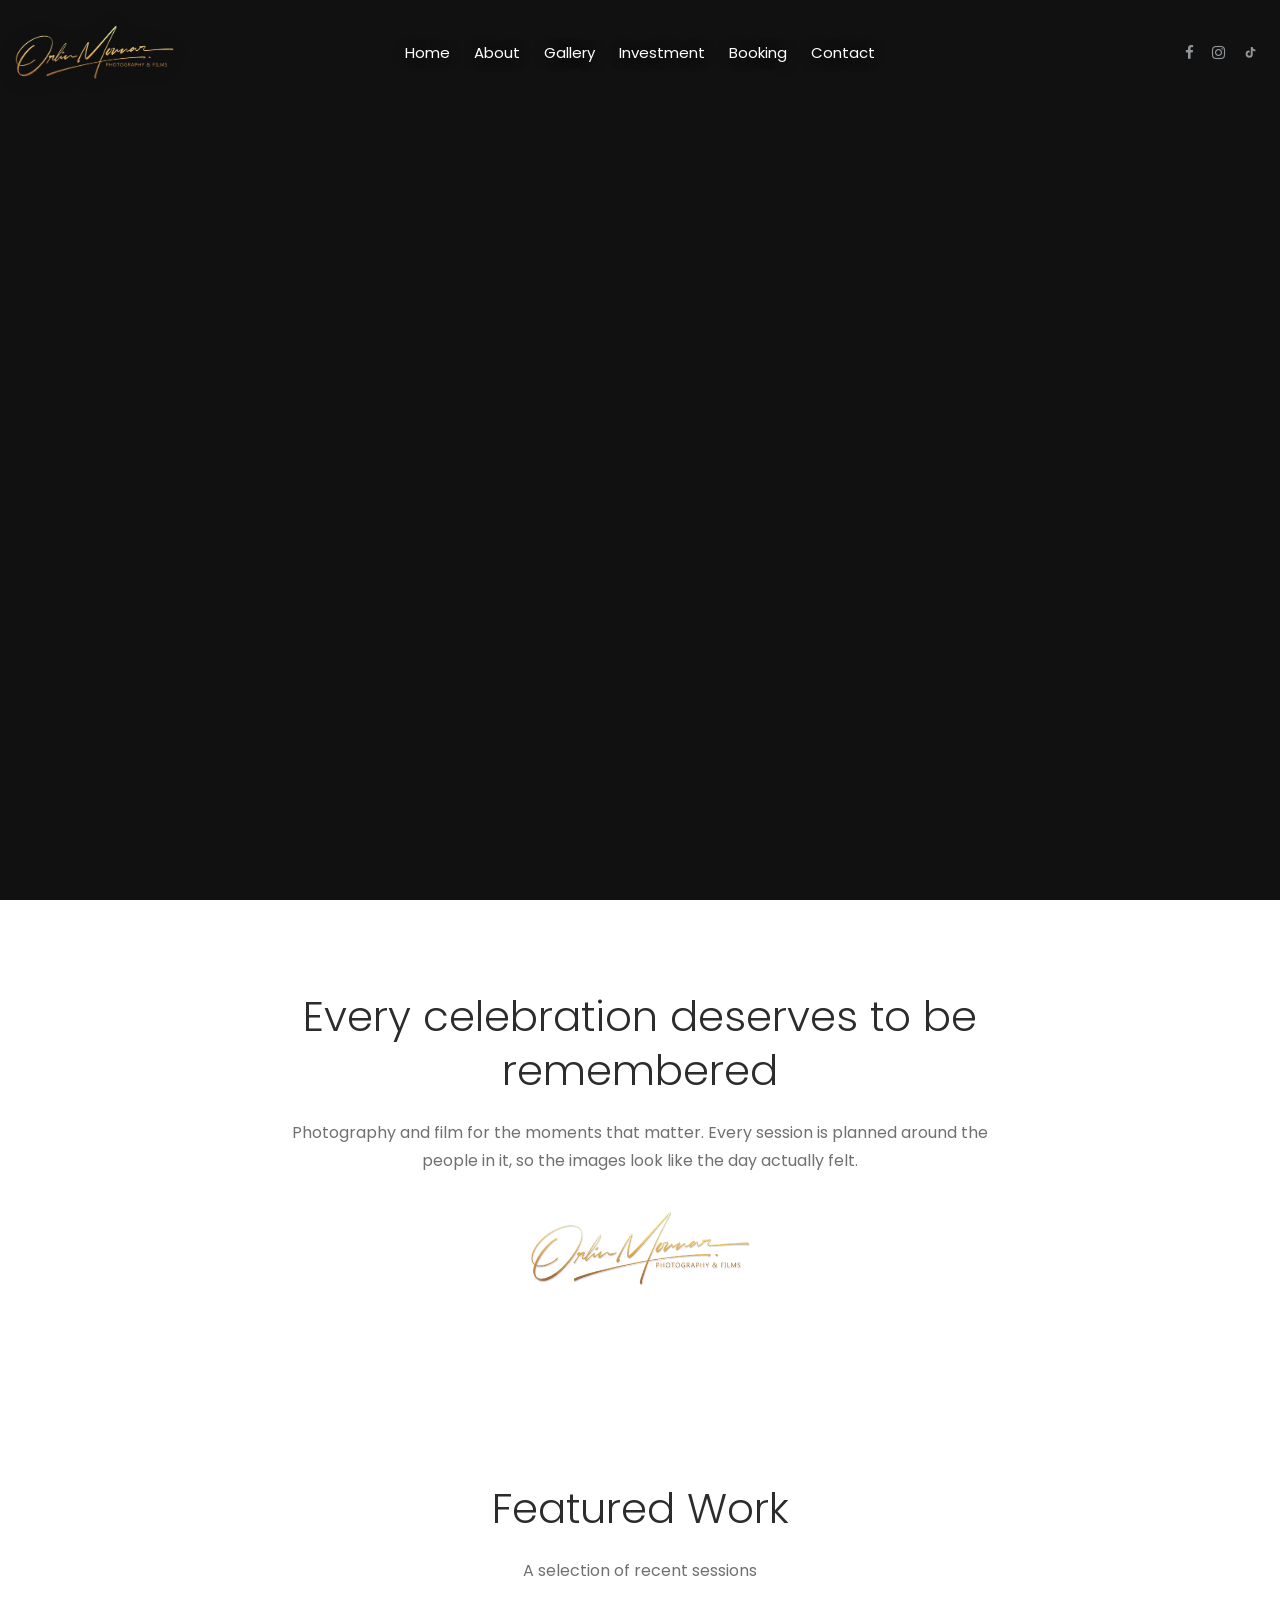
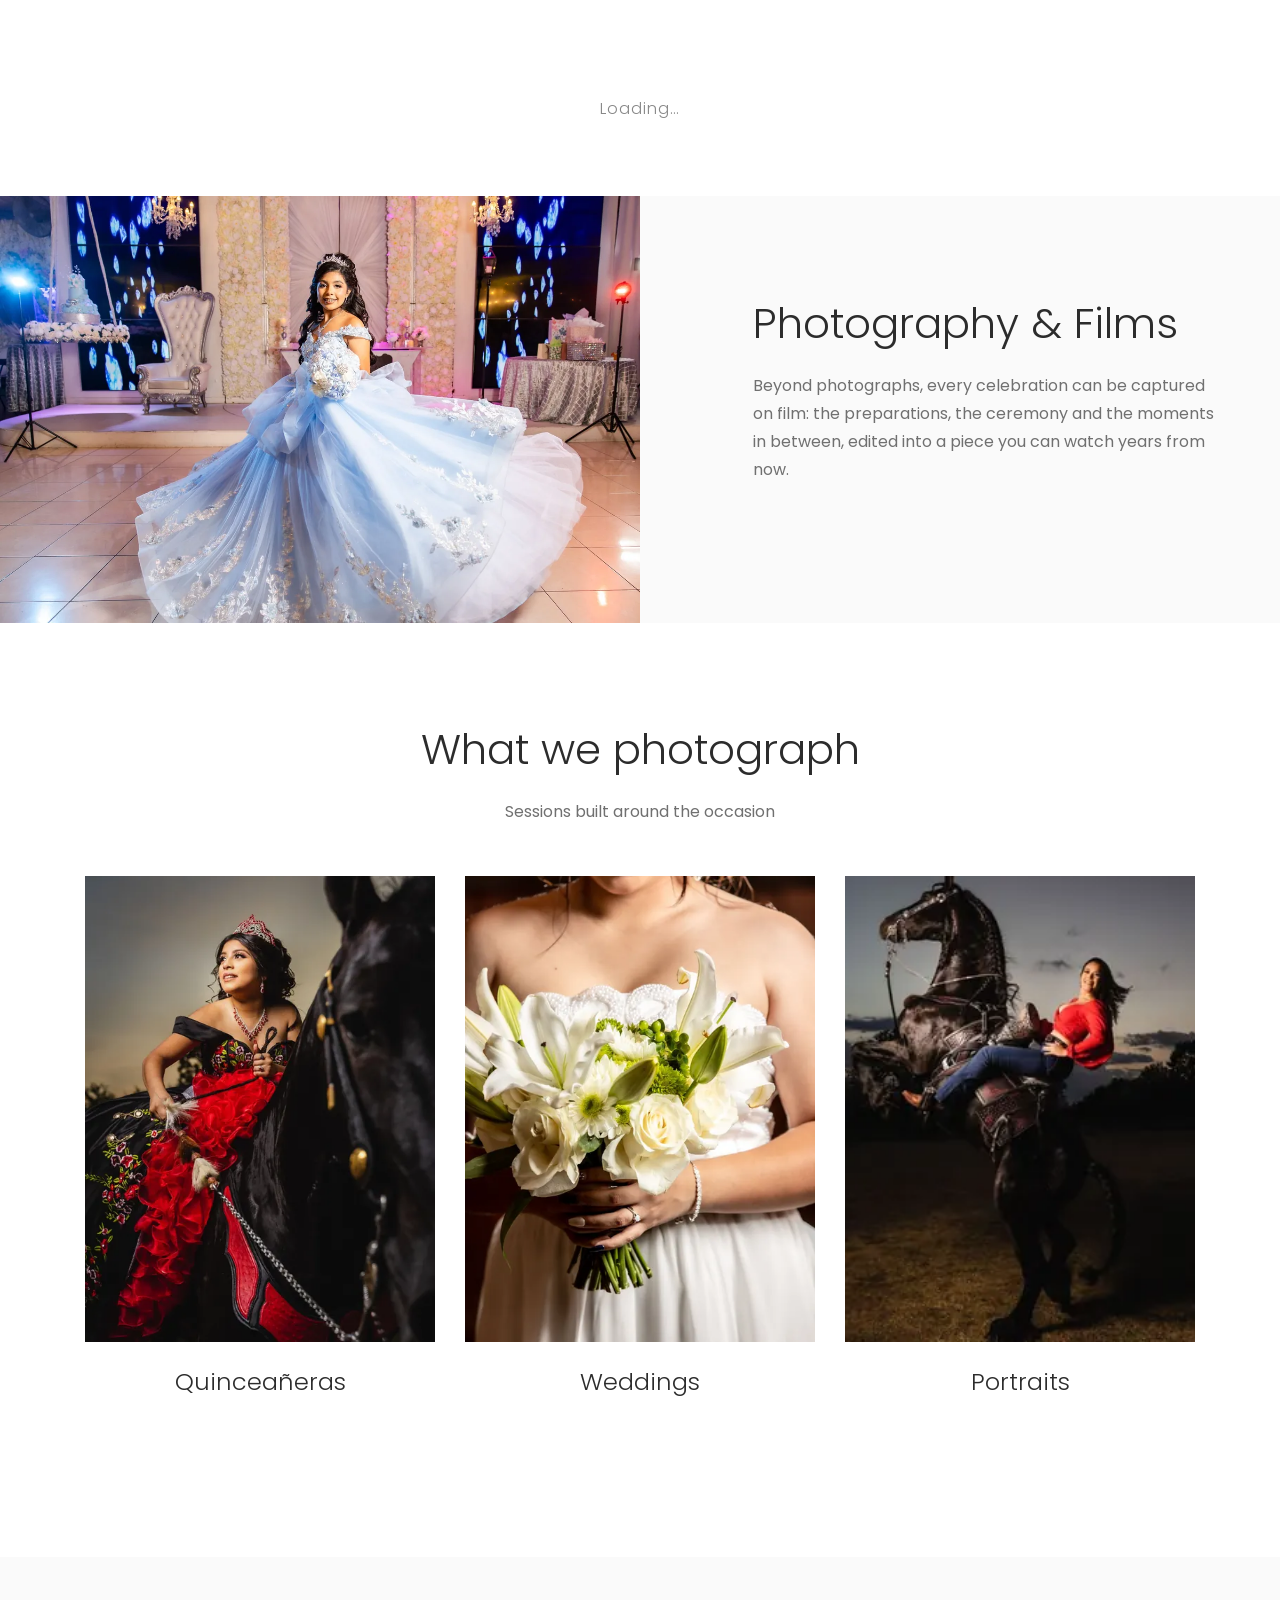
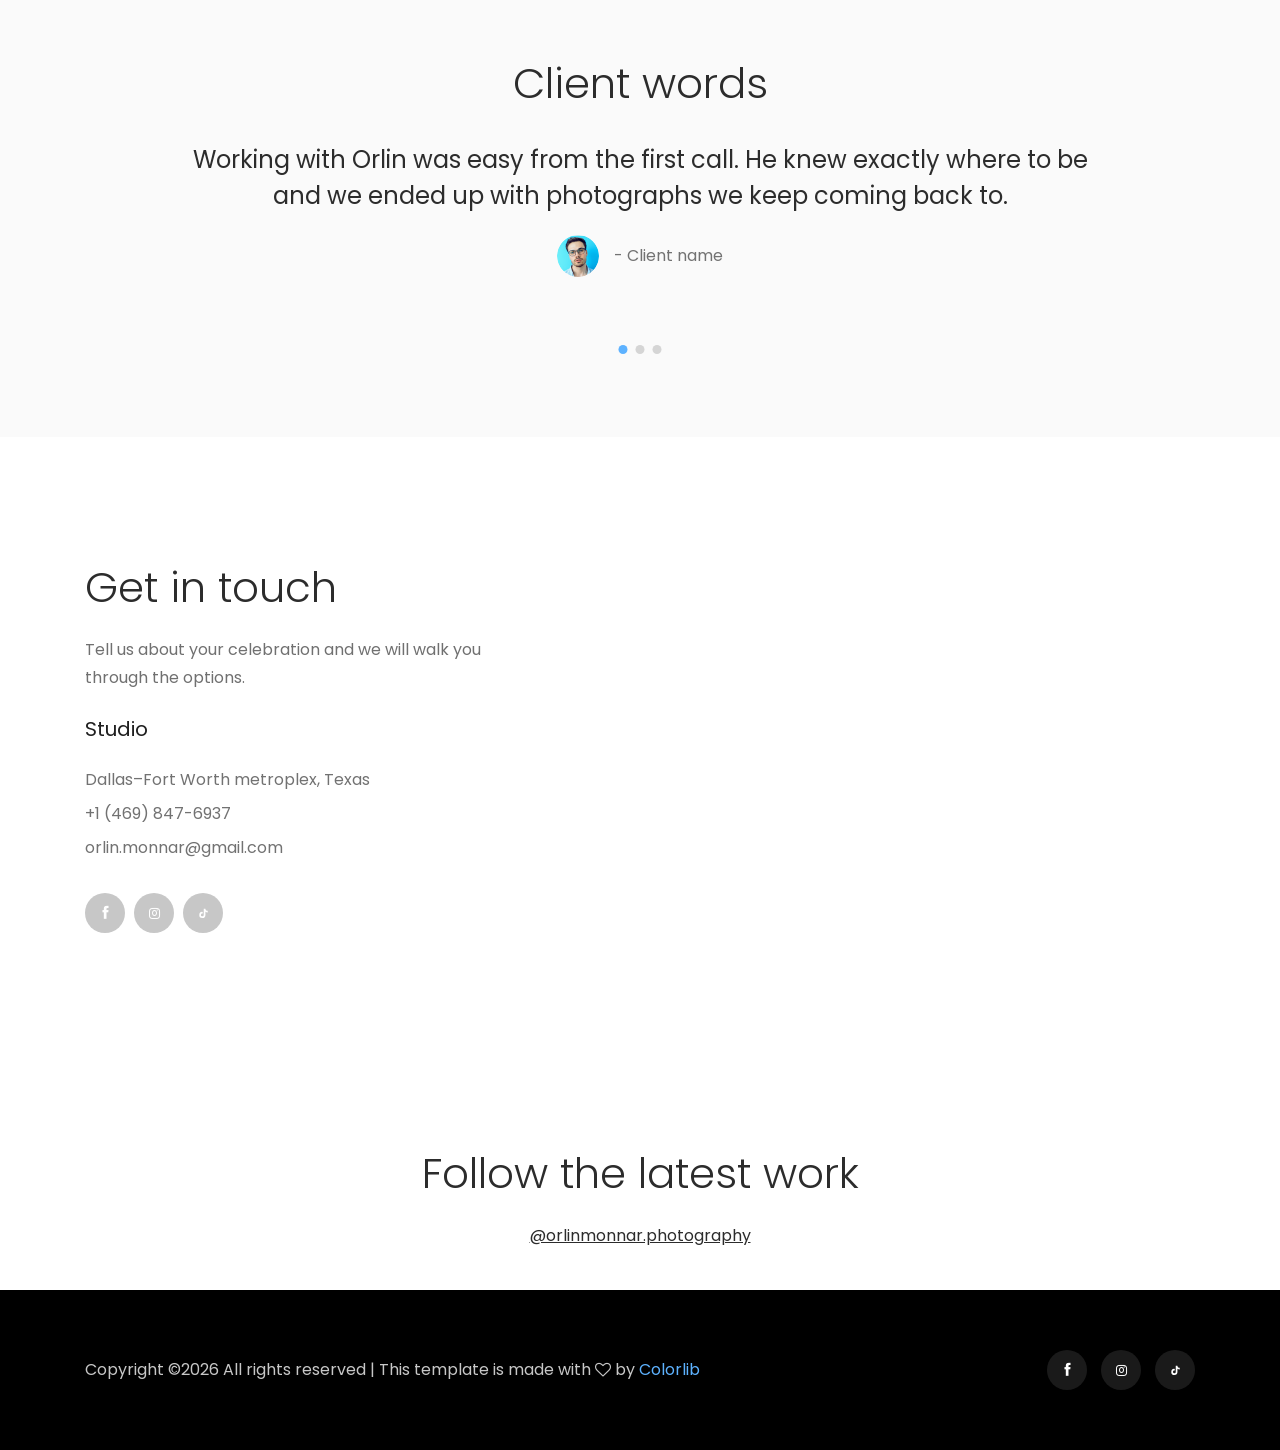
==== index.html @ dc7ba4d1 "feat(about): ajustar la sección del equipo y las fotografías provisionales" ====
<!doctype html>
<html class="no-js" lang="en">

<head>
    <meta charset="utf-8">
    <meta http-equiv="x-ua-compatible" content="ie=edge">
    <title>Orlin Monnar Photography &amp; Films</title>
    <meta name="description" content="">
    <meta name="viewport" content="width=device-width, initial-scale=1">

    <!-- <link rel="manifest" href="site.webmanifest"> -->
    <!-- Place favicon.ico in the root directory -->

    <!-- CSS here -->
    <link rel="icon" href="img/favicon.png">

    <link rel="stylesheet" href="css/bootstrap.min.css">
    <link rel="stylesheet" href="css/owl.carousel.min.css">
    <link rel="stylesheet" href="css/magnific-popup.css">
    <link rel="stylesheet" href="css/font-awesome.min.css">
    <link rel="stylesheet" href="css/themify-icons.css">
    <link rel="stylesheet" href="css/nice-select.css">
    <link rel="stylesheet" href="css/flaticon.css">
    <link rel="stylesheet" href="css/gijgo.css">
    <link rel="stylesheet" href="css/animate.min.css">
    <link rel="stylesheet" href="css/slick.css">
    <link rel="stylesheet" href="css/slicknav.css">
    <link rel="stylesheet" href="css/style.css">
    <!-- Estilos propios: único CSS que editamos. -->
    <link rel="stylesheet" href="css/omp-custom.css">
    <!-- <link rel="stylesheet" href="css/responsive.css"> -->
</head>

<body>
    <!--[if lte IE 9]>
            <p class="browserupgrade">You are using an <strong>outdated</strong> browser. Please <a href="https://browsehappy.com/">upgrade your browser</a> to improve your experience and security.</p>
        <![endif]-->

    <!-- header-start -->
    <header>
        <div class="header-area ">
            <div id="sticky-header" class="main-header-area">
                <div class="container-fluid">
                    <div class="row align-items-center">
                        <div class="col-xl-3 col-lg-2">
                            <div class="logo">
                                <a href="index.html">
                                    <img src="img/logo-omp.png" alt="Orlin Monnar Photography &amp; Films">
                                </a>
                            </div>
                        </div>
                        <div class="col-xl-6 col-lg-7">
                            <div class="main-menu  d-none d-lg-block">
                                <nav>
                                    <ul id="navigation">
                                        <li><a class="active" href="index.html">Home</a></li>
                                        <li><a href="about.html">About</a></li>
                                        <li><a href="gallery.html">Gallery</a></li>
                                        <li><a href="investment.html">Investment</a></li>
                                        <li><a href="booking.html">Booking</a></li>
                                        <li><a href="contact.html">Contact</a></li>
                                    </ul>
                                </nav>
                            </div>
                        </div>
                        <div class="col-xl-3 col-lg-3 d-none d-lg-block">
                            <div class="social_links">
                                <ul>
                                    <li><a href="https://www.facebook.com/orlinmonnarphotography" target="_blank" rel="noopener" aria-label="Facebook"> <i class="fa fa-facebook"></i> </a></li>
                                    <li><a href="https://www.instagram.com/orlinmonnar.photography" target="_blank" rel="noopener" aria-label="Instagram"> <i class="fa fa-instagram"></i> </a></li>
                                    <li><a href="https://www.tiktok.com/@orlinmonnar.photography" target="_blank" rel="noopener" aria-label="TikTok"> <svg class="omp-icon-tiktok" viewBox="0 0 24 24" aria-hidden="true"><path d="M16.6 5.82a4.28 4.28 0 0 1-1.05-2.82h-3.1v11.6a2.59 2.59 0 1 1-1.85-2.48V9.02a5.66 5.66 0 1 0 4.95 5.6V8.7a7.3 7.3 0 0 0 4.27 1.37V7a4.3 4.3 0 0 1-3.22-1.18z"/></svg> </a></li>
                                </ul>
                            </div>
                        </div>
                        <div class="col-12">
                            <div class="mobile_menu d-block d-lg-none"></div>
                        </div>
                    </div>

                </div>
            </div>
        </div>
    </header>
    <!-- header-end -->

    <!-- Todas las secciones dinámicas del Home comparten el módulo homePage. -->
    <div x-data="homePage" x-init="init()">

        <!-- slider_area_start -->
        <div class="slider_area">
            <!-- Owl Carousel clona y reubica los slides, así que Alpine no debe
                 gestionar este subárbol: se puebla desde renderHeroSlides()
                 antes de inicializar el plugin. Sin x-cloak, porque x-ignore
                 impide que Alpine llegue a retirarlo. -->
            <div class="slider_active owl-carousel" x-ignore></div>
        </div>
        <!-- slider_area_end -->

        <!-- intro_area_start -->
        <div class="omp-intro">
            <div class="container">
                <div class="row justify-content-center">
                    <div class="col-xl-8 col-lg-9">
                        <div class="section_title text-center">
                            <h3 x-text="content.introTitle"></h3>
                            <p x-text="content.introText"></p>
                            <!-- El logo hace de firma, como la sección de firma del template. -->
                            <div class="singnature_thumb">
                                <img src="img/logo-omp.png" alt="Orlin Monnar Photography &amp; Films">
                            </div>
                        </div>
                    </div>
                </div>
            </div>
        </div>
        <!-- intro_area_end -->

        <!-- featured_gallery_start -->
        <div class="gallery_area">
            <div class="container">
                <div class="row justify-content-center">
                    <div class="col-xl-7 col-lg-7">
                        <div class="section_title text-center mb-50">
                            <h3 x-text="content.featuredTitle"></h3>
                            <p x-text="content.featuredSubtitle"></p>
                        </div>
                    </div>
                </div>
            </div>

            <p class="omp-state" x-show="loading" x-text="states.loading"></p>

            <div class="container-fluid p-0">
                <div class="row no-gutters" id="featured-grid" x-cloak>
                    <template x-for="photo in photos" :key="photo.id">
                        <div class="col-xl-4 col-md-4">
                            <div class="single_photography">
                                <div class="thumb">
                                    <img :src="thumb(photo)"
                                         :srcset="srcset(photo)"
                                         sizes="(max-width: 767px) 100vw, 33vw"
                                         :alt="alt(photo)"
                                         loading="lazy">
                                </div>
                                <a :href="large(photo)" class="hover popup-image"
                                   :data-title="photo.title || ''">
                                    <div class="hover_inner">
                                        <h3 x-text="photo.title || 'View photograph'"></h3>
                                    </div>
                                </a>
                            </div>
                        </div>
                    </template>
                </div>
            </div>

        </div>
        <!-- featured_gallery_end -->

        <!-- films_area_start -->
        <div class="wild_photography">
            <div class="container-fluid p-0">
                <div class="row no-gutters align-items-center">
                    <div class="col-lg-6">
                        <!-- TODO: sustituir por un fotograma del trabajo de video del cliente. -->
                        <div class="wildlife_photo omp-photo omp-photo--split">
                            <img src="img/provisional/quinceanera-04-medium.webp"
                                 srcset="img/provisional/quinceanera-04-thumb.webp 500w,
                                         img/provisional/quinceanera-04-medium.webp 1200w"
                                 sizes="(max-width: 991px) 100vw, 50vw"
                                 alt="Celebration captured on photography and film"
                                 loading="lazy">
                        </div>
                    </div>
                    <div class="col-lg-6">
                        <div class="section_title omp-split-text">
                            <h3 x-text="content.filmsTitle"></h3>
                            <p x-text="content.filmsText"></p>
                        </div>
                    </div>
                </div>
            </div>
        </div>
        <!-- films_area_end -->

        <!-- services_area_start -->
        <div class="team_area">
            <div class="container">
                <div class="row justify-content-center">
                    <div class="col-xl-7 col-lg-7">
                        <div class="section_title text-center mb-50">
                            <h3 x-text="content.servicesTitle"></h3>
                            <p x-text="content.servicesSubtitle"></p>
                        </div>
                    </div>
                </div>

                <!-- TODO: enlazar cada tarjeta a su categoría real de la galería
                     cuando existan los slugs (L5), en lugar de a gallery.html. -->
                <!-- .border_bottom es el contenedor bajo el que el template anida
                     todo el CSS de single_team; su línea se anula en omp-custom.css. -->
                <div class="border_bottom">
                <div class="row">
                    <div class="col-xl-4 col-lg-4 col-md-6">
                        <div class="single_team">
                            <a href="gallery.html">
                                <div class="team_thumb omp-photo">
                                    <img src="img/provisional/quinceanera-07-medium.webp"
                                         srcset="img/provisional/quinceanera-07-thumb.webp 500w,
                                                 img/provisional/quinceanera-07-medium.webp 1200w"
                                         sizes="(max-width: 767px) 100vw, 33vw"
                                         alt="Quinceañera session" loading="lazy">
                                </div>
                            </a>
                            <div class="team_info text-center">
                                <h3>Quinceañeras</h3>
                            </div>
                        </div>
                    </div>
                    <div class="col-xl-4 col-lg-4 col-md-6">
                        <div class="single_team">
                            <a href="gallery.html">
                                <div class="team_thumb omp-photo">
                                    <img src="img/provisional/wedding-03-medium.webp"
                                         srcset="img/provisional/wedding-03-thumb.webp 500w,
                                                 img/provisional/wedding-03-medium.webp 1200w"
                                         sizes="(max-width: 767px) 100vw, 33vw"
                                         alt="Wedding session" loading="lazy">
                                </div>
                            </a>
                            <div class="team_info text-center">
                                <h3>Weddings</h3>
                            </div>
                        </div>
                    </div>
                    <div class="col-xl-4 col-lg-4 col-md-6">
                        <div class="single_team">
                            <a href="gallery.html">
                                <div class="team_thumb omp-photo">
                                    <img src="img/provisional/portrait-01-medium.webp"
                                         srcset="img/provisional/portrait-01-thumb.webp 500w,
                                                 img/provisional/portrait-01-medium.webp 1200w"
                                         sizes="(max-width: 767px) 100vw, 33vw"
                                         alt="Portrait session" loading="lazy">
                                </div>
                            </a>
                            <div class="team_info text-center">
                                <h3>Portraits</h3>
                            </div>
                        </div>
                    </div>
                </div>
                </div>
            </div>
        </div>
        <!-- services_area_end -->

        <!-- testimonial_area_start -->
        <div class="testimonial_area">
            <div class="container">
                <div class="row justify-content-center">
                    <div class="col-xl-10">
                        <div class="section_title text-center">
                            <h3 x-text="content.testimonialsTitle"></h3>
                        </div>
                        <!-- TODO: sustituir por testimonios reales con autorización del cliente,
                             incluidas las miniaturas: son fotos de stock del template.
                             Los textos van en el HTML y no en content.js porque Owl
                             Carousel clona estos nodos (ver pluginBridge.js). -->
                        <div class="testimonial_active owl-carousel">
                            <div class="single_testmonial text-center">
                                <p>Working with Orlin was easy from the first call. He knew
                                    exactly where to be and we ended up with photographs we
                                    keep coming back to.</p>
                                <div class="author_name d-flex align-items-center justify-content-center">
                                    <div class="thumb">
                                        <img src="img/comment/comment_1.png" alt="">
                                    </div>
                                    <span>- Client name</span>
                                </div>
                            </div>
                            <div class="single_testmonial text-center">
                                <p>He made my daughter feel comfortable the whole session.
                                    The photographs look like her, not like poses.</p>
                                <div class="author_name d-flex align-items-center justify-content-center">
                                    <div class="thumb">
                                        <img src="img/comment/comment_2.png" alt="">
                                    </div>
                                    <span>- Client name</span>
                                </div>
                            </div>
                            <div class="single_testmonial text-center">
                                <p>We received the gallery sooner than expected and the film
                                    captured details we had not even noticed that day.</p>
                                <div class="author_name d-flex align-items-center justify-content-center">
                                    <div class="thumb">
                                        <img src="img/comment/comment_3.png" alt="">
                                    </div>
                                    <span>- Client name</span>
                                </div>
                            </div>
                        </div>
                    </div>
                </div>
            </div>
        </div>
        <!-- testimonial_area_end -->

        <!-- contact_info_area_start -->
        <div class="contact_info_area">
            <div class="container">
                <div class="row align-items-center">
                    <div class="col-lg-5">
                        <div class="cotact_info">
                            <div class="section_title">
                                <h3 x-text="content.contactTitle"></h3>
                                <p x-text="content.contactText"></p>
                            </div>
                            <div class="address_info">
                                <h4>Studio</h4>
                                <ul class="Address">
                                    <li x-text="business.serviceArea"></li>
                                    <li><a :href="business.phoneLink" x-text="business.phoneDisplay"></a></li>
                                    <li><a :href="'mailto:' + business.email" x-text="business.email"></a></li>
                                </ul>
                                <div class="socail_links">
                                    <ul>
                                <li><a href="https://www.facebook.com/orlinmonnarphotography" target="_blank" rel="noopener" aria-label="Facebook"><i class="ti-facebook"></i></a></li>
                                <li><a href="https://www.instagram.com/orlinmonnar.photography" target="_blank" rel="noopener" aria-label="Instagram"><i class="fa fa-instagram"></i></a></li>
                                <li><a href="https://www.tiktok.com/@orlinmonnar.photography" target="_blank" rel="noopener" aria-label="TikTok"><svg class="omp-icon-tiktok" viewBox="0 0 24 24" aria-hidden="true"><path d="M16.6 5.82a4.28 4.28 0 0 1-1.05-2.82h-3.1v11.6a2.59 2.59 0 1 1-1.85-2.48V9.02a5.66 5.66 0 1 0 4.95 5.6V8.7a7.3 7.3 0 0 0 4.27 1.37V7a4.3 4.3 0 0 1-3.22-1.18z"/></svg></a></li>
                            </ul>
                                </div>
                            </div>
                        </div>
                    </div>
                    <div class="col-lg-7">
                        <!-- El template original sirve el mapa en esta columna. -->
                        <div class="omp-map">
                            <iframe loading="lazy"
                                src="https://www.google.com/maps/embed?pb=!1m18!1m12!1m3!1d354125.1662953405!2d-97.22916265231494!3d32.791601781654435!2m3!1f0!2f0!3f0!3m2!1i1024!2i768!4f13.1!3m3!1m2!1s0x864e82b81f3a3a2d%3A0x53724d9a808b8ce5!2sDallas-Fort%20Worth%20metroplex%2C%20Texas%2C%20EE.%20UU.!5e0!3m2!1ses!2smx!4v1765410425642!5m2!1ses!2smx"
                                allowfullscreen="" aria-hidden="false" tabindex="0"></iframe>
                        </div>
                    </div>
                </div>
            </div>
        </div>
        <!-- contact_info_area_end -->

        <!-- instagram_area_start -->
        <div class="omp-instagram-heading">
            <div class="container">
                <div class="section_title text-center">
                    <h3 x-text="content.instagramTitle"></h3>
                    <p><a :href="business.instagram" target="_blank" rel="noopener"
                          x-text="'@orlinmonnar.photography'"></a></p>
                </div>
            </div>
        </div>

        <!-- TODO: sustituir por las publicaciones reales del perfil. -->
        <div class="instragram_area">
            <template x-for="photo in instagramPhotos" :key="photo.id">
                <div class="single_instagram omp-photo">
                    <img :src="thumb(photo)" :alt="alt(photo)" loading="lazy">
                    <div class="ovrelay">
                        <a :href="business.instagram" target="_blank" rel="noopener">
                            <i class="fa fa-instagram"></i>
                        </a>
                    </div>
                </div>
            </template>
        </div>
        <!-- instagram_area_end -->

    </div>

    <!-- footer start -->
    <footer class="footer">
        <div class="copy-right_text">
            <div class="container">
                <div class="row align-items-center">
                    <div class="col-xl-7 col-md-8">
                        <p class="copy_right ">
                            <!-- Link back to Colorlib can't be removed. Template is licensed under CC BY 3.0. -->
Copyright &copy;<script>document.write(new Date().getFullYear());</script> All rights reserved | This template is made with <i class="fa fa-heart-o" aria-hidden="true"></i> by <a href="https://colorlib.com" target="_blank">Colorlib</a>
<!-- Link back to Colorlib can't be removed. Template is licensed under CC BY 3.0. -->
                        </p>
                    </div>
                    <div class="col-xl-5 col-md-4">
                        <div class="socail_links">
                            <ul>
                                <li><a href="https://www.facebook.com/orlinmonnarphotography" target="_blank" rel="noopener" aria-label="Facebook"><i class="ti-facebook"></i></a></li>
                                <li><a href="https://www.instagram.com/orlinmonnar.photography" target="_blank" rel="noopener" aria-label="Instagram"><i class="fa fa-instagram"></i></a></li>
                                <li><a href="https://www.tiktok.com/@orlinmonnar.photography" target="_blank" rel="noopener" aria-label="TikTok"><svg class="omp-icon-tiktok" viewBox="0 0 24 24" aria-hidden="true"><path d="M16.6 5.82a4.28 4.28 0 0 1-1.05-2.82h-3.1v11.6a2.59 2.59 0 1 1-1.85-2.48V9.02a5.66 5.66 0 1 0 4.95 5.6V8.7a7.3 7.3 0 0 0 4.27 1.37V7a4.3 4.3 0 0 1-3.22-1.18z"/></svg></a></li>
                            </ul>
                        </div>
                    </div>
                    
                </div>
            </div>
        </div>
    </footer>
    <!--/ footer end  -->

    <!-- JS here -->
    <script src="js/vendor/modernizr-3.5.0.min.js"></script>
    <script src="js/vendor/jquery-1.12.4.min.js"></script>
    <script src="js/popper.min.js"></script>
    <script src="js/bootstrap.min.js"></script>
    <script src="js/owl.carousel.min.js"></script>
    <script src="js/isotope.pkgd.min.js"></script>
    <script src="js/waypoints.min.js"></script>
    <script src="js/jquery.counterup.min.js"></script>
    <script src="js/imagesloaded.pkgd.min.js"></script>
    <script src="js/scrollIt.js"></script>
    <script src="js/jquery.scrollUp.min.js"></script>
    <script src="js/wow.min.js"></script>
    <script src="js/nice-select.min.js"></script>
    <script src="js/jquery.slicknav.min.js"></script>
    <script src="js/jquery.magnific-popup.min.js"></script>
    <script src="js/plugins.js"></script>
    <script src="js/jquery.ajaxchimp.min.js"></script>
    <script src="js/main.js"></script>

    <!-- Capa de aplicación: Alpine.js y servicios propios. No forma parte del template. -->
    <script src="js/vendor/sweetalert2.min.js"></script>
    <script src="js/app/config.js"></script>
    <script src="js/app/content.js"></script>
    <script src="js/app/alertService.js"></script>
    <script src="js/app/apiService.js"></script>
    <script src="js/app/mediaHelpers.js"></script>
    <script src="js/app/domHelpers.js"></script>
    <script src="js/app/pluginBridge.js"></script>
    <script src="js/app/placeholderPhotos.js"></script>
    <script src="js/app/galleryService.js"></script>
    <script src="js/app/pages/homePage.js"></script>
    <script defer src="js/vendor/alpine.min.js"></script>

</body>

</html>
---- css/themify-icons.css ----
@font-face {
	font-family: 'themify';
	src:url('../fonts/themify.eot?-fvbane');
	src:url('../fonts/themify.eot?#iefix-fvbane') format('embedded-opentype'),
		url('../fonts/themify.woff?-fvbane') format('woff'),
		url('../fonts/themify.ttf?-fvbane') format('truetype'),
		url('../fonts/themify.svg?-fvbane#themify') format('svg');
	font-weight: normal;
	font-style: normal;
}

[class^="ti-"], [class*=" ti-"] {
	font-family: 'themify';
	/* speak: none; */
	font-style: normal;
	font-weight: normal;
	font-variant: normal;
	text-transform: none;
	line-height: 1;

	/* Better Font Rendering =========== */
	-webkit-font-smoothing: antialiased;
	-moz-osx-font-smoothing: grayscale;
}

.ti-wand:before {
	content: "\e600";
}
.ti-volume:before {
	content: "\e601";
}
.ti-user:before {
	content: "\e602";
}
.ti-unlock:before {
	content: "\e603";
}
.ti-unlink:before {
	content: "\e604";
}
.ti-trash:before {
	content: "\e605";
}
.ti-thought:before {
	content: "\e606";
}
.ti-target:before {
	content: "\e607";
}
.ti-tag:before {
	content: "\e608";
}
.ti-tablet:before {
	content: "\e609";
}
.ti-star:before {
	content: "\e60a";
}
.ti-spray:before {
	content: "\e60b";
}
.ti-signal:before {
	content: "\e60c";
}
.ti-shopping-cart:before {
	content: "\e60d";
}
.ti-shopping-cart-full:before {
	content: "\e60e";
}
.ti-settings:before {
	content: "\e60f";
}
.ti-search:before {
	content: "\e610";
}
.ti-zoom-in:before {
	content: "\e611";
}
.ti-zoom-out:before {
	content: "\e612";
}
.ti-cut:before {
	content: "\e613";
}
.ti-ruler:before {
	content: "\e614";
}
.ti-ruler-pencil:before {
	content: "\e615";
}
.ti-ruler-alt:before {
	content: "\e616";
}
.ti-bookmark:before {
	content: "\e617";
}
.ti-bookmark-alt:before {
	content: "\e618";
}
.ti-reload:before {
	content: "\e619";
}
.ti-plus:before {
	content: "\e61a";
}
.ti-pin:before {
	content: "\e61b";
}
.ti-pencil:before {
	content: "\e61c";
}
.ti-pencil-alt:before {
	content: "\e61d";
}
.ti-paint-roller:before {
	content: "\e61e";
}
.ti-paint-bucket:before {
	content: "\e61f";
}
.ti-na:before {
	content: "\e620";
}
.ti-mobile:before {
	content: "\e621";
}
.ti-minus:before {
	content: "\e622";
}
.ti-medall:before {
	content: "\e623";
}
.ti-medall-alt:before {
	content: "\e624";
}
.ti-marker:before {
	content: "\e625";
}
.ti-marker-alt:before {
	content: "\e626";
}
.ti-arrow-up:before {
	content: "\e627";
}
.ti-arrow-right:before {
	content: "\e628";
}
.ti-arrow-left:before {
	content: "\e629";
}
.ti-arrow-down:before {
	content: "\e62a";
}
.ti-lock:before {
	content: "\e62b";
}
.ti-location-arrow:before {
	content: "\e62c";
}
.ti-link:before {
	content: "\e62d";
}
.ti-layout:before {
	content: "\e62e";
}
.ti-layers:before {
	content: "\e62f";
}
.ti-layers-alt:before {
	content: "\e630";
}
.ti-key:before {
	content: "\e631";
}
.ti-import:before {
	content: "\e632";
}
.ti-image:before {
	content: "\e633";
}
.ti-heart:before {
	content: "\e634";
}
.ti-heart-broken:before {
	content: "\e635";
}
.ti-hand-stop:before {
	content: "\e636";
}
.ti-hand-open:before {
	content: "\e637";
}
.ti-hand-drag:before {
	content: "\e638";
}
.ti-folder:before {
	content: "\e639";
}
.ti-flag:before {
	content: "\e63a";
}
.ti-flag-alt:before {
	content: "\e63b";
}
.ti-flag-alt-2:before {
	content: "\e63c";
}
.ti-eye:before {
	content: "\e63d";
}
.ti-export:before {
	content: "\e63e";
}
.ti-exchange-vertical:before {
	content: "\e63f";
}
.ti-desktop:before {
	content: "\e640";
}
.ti-cup:before {
	content: "\e641";
}
.ti-crown:before {
	content: "\e642";
}
.ti-comments:before {
	content: "\e643";
}
.ti-comment:before {
	content: "\e644";
}
.ti-comment-alt:before {
	content: "\e645";
}
.ti-close:before {
	content: "\e646";
}
.ti-clip:before {
	content: "\e647";
}
.ti-angle-up:before {
	content: "\e648";
}
.ti-angle-right:before {
	content: "\e649";
}
.ti-angle-left:before {
	content: "\e64a";
}
.ti-angle-down:before {
	content: "\e64b";
}
.ti-check:before {
	content: "\e64c";
}
.ti-check-box:before {
	content: "\e64d";
}
.ti-camera:before {
	content: "\e64e";
}
.ti-announcement:before {
	content: "\e64f";
}
.ti-brush:before {
	content: "\e650";
}
.ti-briefcase:before {
	content: "\e651";
}
.ti-bolt:before {
	content: "\e652";
}
.ti-bolt-alt:before {
	content: "\e653";
}
.ti-blackboard:before {
	content: "\e654";
}
.ti-bag:before {
	content: "\e655";
}
.ti-move:before {
	content: "\e656";
}
.ti-arrows-vertical:before {
	content: "\e657";
}
.ti-arrows-horizontal:before {
	content: "\e658";
}
.ti-fullscreen:before {
	content: "\e659";
}
.ti-arrow-top-right:before {
	content: "\e65a";
}
.ti-arrow-top-left:before {
	content: "\e65b";
}
.ti-arrow-circle-up:before {
	content: "\e65c";
}
.ti-arrow-circle-right:before {
	content: "\e65d";
}
.ti-arrow-circle-left:before {
	content: "\e65e";
}
.ti-arrow-circle-down:before {
	content: "\e65f";
}
.ti-angle-double-up:before {
	content: "\e660";
}
.ti-angle-double-right:before {
	content: "\e661";
}
.ti-angle-double-left:before {
	content: "\e662";
}
.ti-angle-double-down:before {
	content: "\e663";
}
.ti-zip:before {
	content: "\e664";
}
.ti-world:before {
	content: "\e665";
}
.ti-wheelchair:before {
	content: "\e666";
}
.ti-view-list:before {
	content: "\e667";
}
.ti-view-list-alt:before {
	content: "\e668";
}
.ti-view-grid:before {
	content: "\e669";
}
.ti-uppercase:before {
	content: "\e66a";
}
.ti-upload:before {
	content: "\e66b";
}
.ti-underline:before {
	content: "\e66c";
}
.ti-truck:before {
	content: "\e66d";
}
.ti-timer:before {
	content: "\e66e";
}
.ti-ticket:before {
	content: "\e66f";
}
.ti-thumb-up:before {
	content: "\e670";
}
.ti-thumb-down:before {
	content: "\e671";
}
.ti-text:before {
	content: "\e672";
}
.ti-stats-up:before {
	content: "\e673";
}
.ti-stats-down:before {
	content: "\e674";
}
.ti-split-v:before {
	content: "\e675";
}
.ti-split-h:before {
	content: "\e676";
}
.ti-smallcap:before {
	content: "\e677";
}
.ti-shine:before {
	content: "\e678";
}
.ti-shift-right:before {
	content: "\e679";
}
.ti-shift-left:before {
	content: "\e67a";
}
.ti-shield:before {
	content: "\e67b";
}
.ti-notepad:before {
	content: "\e67c";
}
.ti-server:before {
	content: "\e67d";
}
.ti-quote-right:before {
	content: "\e67e";
}
.ti-quote-left:before {
	content: "\e67f";
}
.ti-pulse:before {
	content: "\e680";
}
.ti-printer:before {
	content: "\e681";
}
.ti-power-off:before {
	content: "\e682";
}
.ti-plug:before {
	content: "\e683";
}
.ti-pie-chart:before {
	content: "\e684";
}
.ti-paragraph:before {
	content: "\e685";
}
.ti-panel:before {
	content: "\e686";
}
.ti-package:before {
	content: "\e687";
}
.ti-music:before {
	content: "\e688";
}
.ti-music-alt:before {
	content: "\e689";
}
.ti-mouse:before {
	content: "\e68a";
}
.ti-mouse-alt:before {
	content: "\e68b";
}
.ti-money:before {
	content: "\e68c";
}
.ti-microphone:before {
	content: "\e68d";
}
.ti-menu:before {
	content: "\e68e";
}
.ti-menu-alt:before {
	content: "\e68f";
}
.ti-map:before {
	content: "\e690";
}
.ti-map-alt:before {
	content: "\e691";
}
.ti-loop:before {
	content: "\e692";
}
.ti-location-pin:before {
	content: "\e693";
}
.ti-list:before {
	content: "\e694";
}
.ti-light-bulb:before {
	content: "\e695";
}
.ti-Italic:before {
	content: "\e696";
}
.ti-info:before {
	content: "\e697";
}
.ti-infinite:before {
	content: "\e698";
}
.ti-id-badge:before {
	content: "\e699";
}
.ti-hummer:before {
	content: "\e69a";
}
.ti-home:before {
	content: "\e69b";
}
.ti-help:before {
	content: "\e69c";
}
.ti-headphone:before {
	content: "\e69d";
}
.ti-harddrives:before {
	content: "\e69e";
}
.ti-harddrive:before {
	content: "\e69f";
}
.ti-gift:before {
	content: "\e6a0";
}
.ti-game:before {
	content: "\e6a1";
}
.ti-filter:before {
	content: "\e6a2";
}
.ti-files:before {
	content: "\e6a3";
}
.ti-file:before {
	content: "\e6a4";
}
.ti-eraser:before {
	content: "\e6a5";
}
.ti-envelope:before {
	content: "\e6a6";
}
.ti-download:before {
	content: "\e6a7";
}
.ti-direction:before {
	content: "\e6a8";
}
.ti-direction-alt:before {
	content: "\e6a9";
}
.ti-dashboard:before {
	content: "\e6aa";
}
.ti-control-stop:before {
	content: "\e6ab";
}
.ti-control-shuffle:before {
	content: "\e6ac";
}
.ti-control-play:before {
	content: "\e6ad";
}
.ti-control-pause:before {
	content: "\e6ae";
}
.ti-control-forward:before {
	content: "\e6af";
}
.ti-control-backward:before {
	content: "\e6b0";
}
.ti-cloud:before {
	content: "\e6b1";
}
.ti-cloud-up:before {
	content: "\e6b2";
}
.ti-cloud-down:before {
	content: "\e6b3";
}
.ti-clipboard:before {
	content: "\e6b4";
}
.ti-car:before {
	content: "\e6b5";
}
.ti-calendar:before {
	content: "\e6b6";
}
.ti-book:before {
	content: "\e6b7";
}
.ti-bell:before {
	content: "\e6b8";
}
.ti-basketball:before {
	content: "\e6b9";
}
.ti-bar-chart:before {
	content: "\e6ba";
}
.ti-bar-chart-alt:before {
	content: "\e6bb";
}
.ti-back-right:before {
	content: "\e6bc";
}
.ti-back-left:before {
	content: "\e6bd";
}
.ti-arrows-corner:before {
	content: "\e6be";
}
.ti-archive:before {
	content: "\e6bf";
}
.ti-anchor:before {
	content: "\e6c0";
}
.ti-align-right:before {
	content: "\e6c1";
}
.ti-align-left:before {
	content: "\e6c2";
}
.ti-align-justify:before {
	content: "\e6c3";
}
.ti-align-center:before {
	content: "\e6c4";
}
.ti-alert:before {
	content: "\e6c5";
}
.ti-alarm-clock:before {
	content: "\e6c6";
}
.ti-agenda:before {
	content: "\e6c7";
}
.ti-write:before {
	content: "\e6c8";
}
.ti-window:before {
	content: "\e6c9";
}
.ti-widgetized:before {
	content: "\e6ca";
}
.ti-widget:before {
	content: "\e6cb";
}
.ti-widget-alt:before {
	content: "\e6cc";
}
.ti-wallet:before {
	content: "\e6cd";
}
.ti-video-clapper:before {
	content: "\e6ce";
}
.ti-video-camera:before {
	content: "\e6cf";
}
.ti-vector:before {
	content: "\e6d0";
}
.ti-themify-logo:before {
	content: "\e6d1";
}
.ti-themify-favicon:before {
	content: "\e6d2";
}
.ti-themify-favicon-alt:before {
	content: "\e6d3";
}
.ti-support:before {
	content: "\e6d4";
}
.ti-stamp:before {
	content: "\e6d5";
}
.ti-split-v-alt:before {
	content: "\e6d6";
}
.ti-slice:before {
	content: "\e6d7";
}
.ti-shortcode:before {
	content: "\e6d8";
}
.ti-shift-right-alt:before {
	content: "\e6d9";
}
.ti-shift-left-alt:before {
	content: "\e6da";
}
.ti-ruler-alt-2:before {
	content: "\e6db";
}
.ti-receipt:before {
	content: "\e6dc";
}
.ti-pin2:before {
	content: "\e6dd";
}
.ti-pin-alt:before {
	content: "\e6de";
}
.ti-pencil-alt2:before {
	content: "\e6df";
}
.ti-palette:before {
	content: "\e6e0";
}
.ti-more:before {
	content: "\e6e1";
}
.ti-more-alt:before {
	content: "\e6e2";
}
.ti-microphone-alt:before {
	content: "\e6e3";
}
.ti-magnet:before {
	content: "\e6e4";
}
.ti-line-double:before {
	content: "\e6e5";
}
.ti-line-dotted:before {
	content: "\e6e6";
}
.ti-line-dashed:before {
	content: "\e6e7";
}
.ti-layout-width-full:before {
	content: "\e6e8";
}
.ti-layout-width-default:before {
	content: "\e6e9";
}
.ti-layout-width-default-alt:before {
	content: "\e6ea";
}
.ti-layout-tab:before {
	content: "\e6eb";
}
.ti-layout-tab-window:before {
	content: "\e6ec";
}
.ti-layout-tab-v:before {
	content: "\e6ed";
}
.ti-layout-tab-min:before {
	content: "\e6ee";
}
.ti-layout-slider:before {
	content: "\e6ef";
}
.ti-layout-slider-alt:before {
	content: "\e6f0";
}
.ti-layout-sidebar-right:before {
	content: "\e6f1";
}
.ti-layout-sidebar-none:before {
	content: "\e6f2";
}
.ti-layout-sidebar-left:before {
	content: "\e6f3";
}
.ti-layout-placeholder:before {
	content: "\e6f4";
}
.ti-layout-menu:before {
	content: "\e6f5";
}
.ti-layout-menu-v:before {
	content: "\e6f6";
}
.ti-layout-menu-separated:before {
	content: "\e6f7";
}
.ti-layout-menu-full:before {
	content: "\e6f8";
}
.ti-layout-media-right-alt:before {
	content: "\e6f9";
}
.ti-layout-media-right:before {
	content: "\e6fa";
}
.ti-layout-media-overlay:before {
	content: "\e6fb";
}
.ti-layout-media-overlay-alt:before {
	content: "\e6fc";
}
.ti-layout-media-overlay-alt-2:before {
	content: "\e6fd";
}
.ti-layout-media-left-alt:before {
	content: "\e6fe";
}
.ti-layout-media-left:before {
	content: "\e6ff";
}
.ti-layout-media-center-alt:before {
	content: "\e700";
}
.ti-layout-media-center:before {
	content: "\e701";
}
.ti-layout-list-thumb:before {
	content: "\e702";
}
.ti-layout-list-thumb-alt:before {
	content: "\e703";
}
.ti-layout-list-post:before {
	content: "\e704";
}
.ti-layout-list-large-image:before {
	content: "\e705";
}
.ti-layout-line-solid:before {
	content: "\e706";
}
.ti-layout-grid4:before {
	content: "\e707";
}
.ti-layout-grid3:before {
	content: "\e708";
}
.ti-layout-grid2:before {
	content: "\e709";
}
.ti-layout-grid2-thumb:before {
	content: "\e70a";
}
.ti-layout-cta-right:before {
	content: "\e70b";
}
.ti-layout-cta-left:before {
	content: "\e70c";
}
.ti-layout-cta-center:before {
	content: "\e70d";
}
.ti-layout-cta-btn-right:before {
	content: "\e70e";
}
.ti-layout-cta-btn-left:before {
	content: "\e70f";
}
.ti-layout-column4:before {
	content: "\e710";
}
.ti-layout-column3:before {
	content: "\e711";
}
.ti-layout-column2:before {
	content: "\e712";
}
.ti-layout-accordion-separated:before {
	content: "\e713";
}
.ti-layout-accordion-merged:before {
	content: "\e714";
}
.ti-layout-accordion-list:before {
	content: "\e715";
}
.ti-ink-pen:before {
	content: "\e716";
}
.ti-info-alt:before {
	content: "\e717";
}
.ti-help-alt:before {
	content: "\e718";
}
.ti-headphone-alt:before {
	content: "\e719";
}
.ti-hand-point-up:before {
	content: "\e71a";
}
.ti-hand-point-right:before {
	content: "\e71b";
}
.ti-hand-point-left:before {
	content: "\e71c";
}
.ti-hand-point-down:before {
	content: "\e71d";
}
.ti-gallery:before {
	content: "\e71e";
}
.ti-face-smile:before {
	content: "\e71f";
}
.ti-face-sad:before {
	content: "\e720";
}
.ti-credit-card:before {
	content: "\e721";
}
.ti-control-skip-forward:before {
	content: "\e722";
}
.ti-control-skip-backward:before {
	content: "\e723";
}
.ti-control-record:before {
	content: "\e724";
}
.ti-control-eject:before {
	content: "\e725";
}
.ti-comments-smiley:before {
	content: "\e726";
}
.ti-brush-alt:before {
	content: "\e727";
}
.ti-youtube:before {
	content: "\e728";
}
.ti-vimeo:before {
	content: "\e729";
}
.ti-twitter:before {
	content: "\e72a";
}
.ti-time:before {
	content: "\e72b";
}
.ti-tumblr:before {
	content: "\e72c";
}
.ti-skype:before {
	content: "\e72d";
}
.ti-share:before {
	content: "\e72e";
}
.ti-share-alt:before {
	content: "\e72f";
}
.ti-rocket:before {
	content: "\e730";
}
.ti-pinterest:before {
	content: "\e731";
}
.ti-new-window:before {
	content: "\e732";
}
.ti-microsoft:before {
	content: "\e733";
}
.ti-list-ol:before {
	content: "\e734";
}
.ti-linkedin:before {
	content: "\e735";
}
.ti-layout-sidebar-2:before {
	content: "\e736";
}
.ti-layout-grid4-alt:before {
	content: "\e737";
}
.ti-layout-grid3-alt:before {
	content: "\e738";
}
.ti-layout-grid2-alt:before {
	content: "\e739";
}
.ti-layout-column4-alt:before {
	content: "\e73a";
}
.ti-layout-column3-alt:before {
	content: "\e73b";
}
.ti-layout-column2-alt:before {
	content: "\e73c";
}
.ti-instagram:before {
	content: "\e73d";
}
.ti-google:before {
	content: "\e73e";
}
.ti-github:before {
	content: "\e73f";
}
.ti-flickr:before {
	content: "\e740";
}
.ti-facebook:before {
	content: "\e741";
}
.ti-dropbox:before {
	content: "\e742";
}
.ti-dribbble:before {
	content: "\e743";
}
.ti-apple:before {
	content: "\e744";
}
.ti-android:before {
	content: "\e745";
}
.ti-save:before {
	content: "\e746";
}
.ti-save-alt:before {
	content: "\e747";
}
.ti-yahoo:before {
	content: "\e748";
}
.ti-wordpress:before {
	content: "\e749";
}
.ti-vimeo-alt:before {
	content: "\e74a";
}
.ti-twitter-alt:before {
	content: "\e74b";
}
.ti-tumblr-alt:before {
	content: "\e74c";
}
.ti-trello:before {
	content: "\e74d";
}
.ti-stack-overflow:before {
	content: "\e74e";
}
.ti-soundcloud:before {
	content: "\e74f";
}
.ti-sharethis:before {
	content: "\e750";
}
.ti-sharethis-alt:before {
	content: "\e751";
}
.ti-reddit:before {
	content: "\e752";
}
.ti-pinterest-alt:before {
	content: "\e753";
}
.ti-microsoft-alt:before {
	content: "\e754";
}
.ti-linux:before {
	content: "\e755";
}
.ti-jsfiddle:before {
	content: "\e756";
}
.ti-joomla:before {
	content: "\e757";
}
.ti-html5:before {
	content: "\e758";
}
.ti-flickr-alt:before {
	content: "\e759";
}
.ti-email:before {
	content: "\e75a";
}
.ti-drupal:before {
	content: "\e75b";
}
.ti-dropbox-alt:before {
	content: "\e75c";
}
.ti-css3:before {
	content: "\e75d";
}
.ti-rss:before {
	content: "\e75e";
}
.ti-rss-alt:before {
	content: "\e75f";
}
---- css/nice-select.css ----
.nice-select {
  -webkit-tap-highlight-color: transparent;
  background-color: #fff;
  border-radius: 5px;
  border: solid 1px #e8e8e8;
  box-sizing: border-box;
  clear: both;
  cursor: pointer;
  display: block;
  float: left;
  font-family: inherit;
  font-size: 14px;
  font-weight: normal;
  height: 42px;
  line-height: 40px;
  outline: none;
  padding-left: 18px;
  padding-right: 30px;
  position: relative;
  text-align: left !important;
  -webkit-transition: all 0.2s ease-in-out;
  transition: all 0.2s ease-in-out;
  -webkit-user-select: none;
     -moz-user-select: none;
      -ms-user-select: none;
          user-select: none;
  white-space: nowrap;
  width: auto; }
  .nice-select:hover {
    border-color: #dbdbdb; }
  .nice-select:active, .nice-select.open, .nice-select:focus {
    border-color: #999; }


  .nice-select.disabled {
    border-color: #ededed;
    color: #999;
    pointer-events: none; }
    .nice-select.disabled:after {
      border-color: #cccccc; }
  .nice-select.wide {
    width: 100%; }
    .nice-select.wide .list {
      left: 0 !important;
      right: 0 !important; }
  .nice-select.right {
    float: right; }
    .nice-select.right .list {
      left: auto;
      right: 0; }
  .nice-select.small {
    font-size: 12px;
    height: 36px;
    line-height: 34px; }
    .nice-select.small:after {
      height: 4px;
      width: 4px; }
    .nice-select.small .option {
      line-height: 34px;
      min-height: 34px; }
  .nice-select .list {
    background-color: #fff;
    border-radius: 5px;
    box-shadow: 0 0 0 1px rgba(68, 68, 68, 0.11);
    box-sizing: border-box;
    margin-top: 4px;
    opacity: 0;
    overflow: hidden;
    padding: 0;
    pointer-events: none;
    position: absolute;
    top: 100%;
    left: 0;
    -webkit-transform-origin: 50% 0;
        -ms-transform-origin: 50% 0;
            transform-origin: 50% 0;
    -webkit-transform: scale(0.75) translateY(-21px);
        -ms-transform: scale(0.75) translateY(-21px);
            transform: scale(0.75) translateY(-21px);
    -webkit-transition: all 0.2s cubic-bezier(0.5, 0, 0, 1.25), opacity 0.15s ease-out;
    transition: all 0.2s cubic-bezier(0.5, 0, 0, 1.25), opacity 0.15s ease-out;
    z-index: 9; }
    .nice-select .list:hover .option:not(:hover) {
      background-color: transparent !important; }
  .nice-select .option {
    cursor: pointer;
    font-weight: 400;
    line-height: 40px;
    list-style: none;
    min-height: 40px;
    outline: none;
    padding-left: 18px;
    padding-right: 29px;
    text-align: left;
    -webkit-transition: all 0.2s;
    transition: all 0.2s; }
    .nice-select .option:hover, .nice-select .option.focus, .nice-select .option.selected.focus {
      background-color: #f6f6f6; }
    .nice-select .option.selected {
      font-weight: bold; }
    .nice-select .option.disabled {
      background-color: transparent;
      color: #999;
      cursor: default; }

.no-csspointerevents .nice-select .list {
  display: none; }

.no-csspointerevents .nice-select.open .list {
  display: block; }





  /* ,,,,,,,,,,,,,,,, */


  .nice-select:after {
    content: "\e64b";
    display: block;
    height: 5px;
    margin-top: -5px;
    pointer-events: none;
    position: absolute;
    right: 30px;
    top: 8px;
    transition: all 0.15s ease-in-out;
    width: 5px;
    font-family: 'themify';
    color: #ddd; }

    .nice-select.open:after {
 }
    .nice-select.open .list {
      opacity: 1;
      pointer-events: auto;
      -webkit-transform: scale(1) translateY(0);
          -ms-transform: scale(1) translateY(0);
              transform: scale(1) translateY(0); }
---- css/flaticon.css ----
/*
  	Flaticon icon font: Flaticon
  	Creation date: 07/09/2019 08:07
  	*/

	  @font-face {
		font-family: "Flaticon";
		src: url("../fonts/Flaticon.eot");
		src: url("../fonts/Flaticon.eot");
		src: url("../fonts/Flaticon.eot?#iefix") format("embedded-opentype"),
			 url("../fonts/Flaticon.woff2") format("woff2"),
			 url("../fonts/Flaticon.woff") format("woff"),
			 url("../fonts/Flaticon.ttf") format("truetype"),
			 url("../fonts/Flaticon.svg#Flaticon") format("svg");
		font-weight: normal;
		font-style: normal;
	  }
	  
	  @media screen and (-webkit-min-device-pixel-ratio:0) {
		@font-face {
		  font-family: "Flaticon";
		  src: url("./Flaticon.svg#Flaticon") format("svg");
		}
	  }
	  
	  [class^="flaticon-"]:before, [class*=" flaticon-"]:before,
	  [class^="flaticon-"]:after, [class*=" flaticon-"]:after {   
		font-family: Flaticon;
			  font-size: 20px;
	  font-style: normal;
	  margin-left: 20px;
	  }
	  
	.flaticon-legal-paper:before {
		content: "\e001";
	}
	.flaticon-case:before {
		content: "\e002";
	}
	.flaticon-survey:before {
		content: "\e003";
	}
	.flaticon-bar-chart:before {
		content: "\e004";
	}
	.flaticon-controls:before {
		content: "\e005";
	}
	.flaticon-puzzle:before {
		content: "\e006";
	}
	.flaticon-right:before {
		content: "\e007";
	}
---- css/gijgo.css ----
.gj-button {
    background-color: #f5f5f5;
    border: 1px solid #ddd;
    color: #000;
    border-radius: 3px;
    padding: 6px 10px;
    cursor: pointer;
}

.gj-unselectable {
    -webkit-touch-callout: none;
    -webkit-user-select: none;
    -khtml-user-select: none;
    -moz-user-select: none;
    -ms-user-select: none;
    user-select: none;
}

.gj-row {
    display: -webkit-box;
    display: -ms-flexbox;
    display: flex;
    -ms-flex-wrap: wrap;
    flex-wrap: wrap;
}

.gj-margin-left-5 {
    margin-left: 5px;
}

.gj-margin-left-10 {
    margin-left: 10px;
}

.gj-width-full {
    width: 100%;
}

.gj-cursor-pointer {
    cursor: pointer;
}

.gj-text-align-center {
    text-align: center;
}

.gj-font-size-16 {
    font-size: 16px;
}

.gj-hidden {
    display: none;
}

/** Material Design */
.gj-button-md {
    background: 0 0;
    border: none;
    border-radius: 2px;
    color: rgba(0, 0, 0, 0.87);
    position: relative;
    height: 36px;
    margin: 0;
    min-width: 64px;
    padding: 0 16px;
    display: inline-block;
    font-family: "Roboto","Helvetica","Arial",sans-serif;
    font-size: 1rem;
    font-weight: 500;
    text-transform: uppercase;
    letter-spacing: 0;
    overflow: hidden;
    will-change: box-shadow;
    transition: box-shadow .2s cubic-bezier(.4,0,1,1),background-color .2s cubic-bezier(.4,0,.2,1),color .2s cubic-bezier(.4,0,.2,1);
    outline: none;
    cursor: pointer;
    text-decoration: none;
    text-align: center;
    line-height: 36px;
    vertical-align: middle;
    overflow: hidden;
    -webkit-user-select: none;
    -moz-user-select: none;
    -ms-user-select: none;
    user-select: none;
}

.gj-button-md:hover {
    background-color: rgba(158,158,158,.2);
}

.gj-button-md:disabled {
    color: rgba(0,0,0,.26);
    background: 0 0;
}

.gj-button-md .material-icons,
.gj-button-md .gj-icon {
    vertical-align: middle;
    /*font-size: 1.3rem;
    margin-right: 4px;*/
}

.gj-button-md.gj-button-md-icon {
    width: 24px;
    height: 31px;
    min-width: 24px;
    padding: 0px;
    display: table;
}

.gj-button-md.gj-button-md-icon .material-icons,
.gj-button-md.gj-button-md-icon .gj-icon {
    display: table-cell;
    margin-right: 0px;
    width: 24px;
    height: 24px;
}

.gj-button-md.active {
    background-color: rgba(158,158,158,.4);
}

.gj-button-md-group {
    position: relative;
    display: inline-block;
    vertical-align: middle;
}

.gj-textbox-md {
    border: none;
    border-bottom: 1px solid rgba(0,0,0,.42);
    display: block;
    font-family: "Helvetica","Arial",sans-serif;
    font-size: 16px;
    line-height: 16px;
    padding: 4px 0px;
    margin: 0;
    width: 100%;
    background: 0 0;
    text-align: left;
    color: rgba(0,0,0,.87);
}

.gj-textbox-md:focus,
.gj-textbox-md:active {
    border-bottom: 2px solid rgba(0,0,0,.42);
    outline: none;
}

.gj-textbox-md::placeholder {
    color: #8e8e8e;
}

.gj-textbox-md:-ms-input-placeholder {
    color: #8e8e8e;
}

.gj-textbox-md::-ms-input-placeholder {
    color: #8e8e8e;
}

.gj-md-spacer-24 {
    min-width: 24px;
    width: 24px;
    display: inline-block;
}

.gj-md-spacer-32 {
    min-width: 32px;
    width: 32px;
    display: inline-block;
}

.gj-modal {
    position: fixed;
    top: 0;
    right: 0;
    bottom: 0;
    left: 0;
    z-index: 1203;
    display: none;
    overflow: hidden;
    -webkit-overflow-scrolling: touch;
    outline: 0;
    background-color: rgba(0, 0, 0, 0.54118);
    transition: 200ms ease opacity;
    will-change: opacity;
}

/* List */
ul.gj-list li [data-role="wrapper"] {
    display: table;
    width: 100%;
}

ul.gj-list li [data-role="checkbox"] {
    display: table-cell;
    vertical-align:middle;
    text-align:center;
}

ul.gj-list li [data-role="image"] {
    display: table-cell;
    vertical-align:middle;
    text-align:center;
}

ul.gj-list li [data-role="display"] {
    display: table-cell;
    vertical-align:middle;
    cursor: pointer;
}

ul.gj-list li [data-role="display"]:empty:before {
  content: "\200b"; /* unicode zero width space character */
}

/* List - Bootstrap */
ul.gj-list-bootstrap {
    padding-left: 0px;
    margin-bottom: 0px;
}

ul.gj-list-bootstrap li {
    padding: 0px;
}

ul.gj-list-bootstrap li [data-role="wrapper"] {
    padding: 0px 10px;
}

ul.gj-list-bootstrap li [data-role="checkbox"] {
    width: 24px;
    padding: 3px;
}

ul.gj-list-bootstrap li [data-role="image"] {
    width: 24px;
    height: 24px;
}

ul.gj-list-bootstrap li [data-role="display"] {
    padding: 8px 0px 8px 4px;
}

.list-group-item.active ul li, .list-group-item.active:focus ul li, .list-group-item.active:hover ul li {
    text-shadow: none;
    color:initial;
}

/* List - Material Design */
ul.gj-list-md {
    padding: 0px;
    list-style: none;
    list-style-type: none;
    line-height: 24px;
    letter-spacing: 0;
    color: #616161; /* Gray 700 */
}

ul.gj-list-md li {
    display: list-item;
    list-style-type: none;
    padding: 0px;
    min-height: unset;
    box-sizing: border-box;
    align-items: center;
    cursor: default;
    overflow: hidden;

    font-family: "Roboto","Helvetica","Arial",sans-serif;
    font-size: 16px;
    font-weight: 400;
    letter-spacing: .04em;
    line-height: 1;
    
    -webkit-flex-direction: row;
    -ms-flex-direction: row;
    flex-direction: row;
    -webkit-flex-wrap: nowrap;
    -ms-flex-wrap: nowrap;
    flex-wrap: nowrap;
}

ul.gj-list-md li [data-role="checkbox"] {
    height: 24px;
    width: 24px;
}

ul.gj-list-md li [data-role="image"] {
    height: 24px;
    width: 24px;
}

ul.gj-list-md li [data-role="display"] {
    padding: 8px 0px 8px 5px;
    order: 0;
    flex-grow: 2;
    text-decoration: none;
    box-sizing: border-box;
    align-items: center;
    text-align: left;
    color: rgba(0,0,0,.87);
}

ul.gj-list-md li.disabled>[data-role="wrapper"]>[data-role="display"] {
    color: #9E9E9E; /* Gray 500 */
}

.gj-list-md-active {
    background: #e0e0e0;
    color: #3f51b5;
}


/* Picker */
.gj-picker {
    position: absolute;
    z-index: 1203;
    background-color: #fff;
}

.gj-picker .selected {
    color: #fff;
}

/* Material Design */
.gj-picker-md {
    font-family: "Roboto","Helvetica","Arial",sans-serif;
    font-size: 16px;
    font-weight: 400;
    letter-spacing: .04em;
    line-height: 1;
    color: rgba(0,0,0,.87);
    border: 1px solid #E0E0E0;
}

.gj-modal .gj-picker-md {
    border: 0px;
}

.gj-picker-md [role="header"] {
    color: rgba(255, 255, 255, 0.54);
    display: flex;
    background: #2196f3;
    align-items: baseline;
    user-select: none;
    justify-content: center;
}

.gj-picker-md [role="footer"] {
    float: right;
    padding: 10px;
}

.gj-picker-md [role="footer"] button.gj-button-md {
    color: #2196f3;
    font-weight: bold;
    font-size: 13px;
}

/* Bootstrap */
.gj-picker-bootstrap {
    border-radius: 4px;
    border: 1px solid #E0E0E0;
}

.gj-picker-bootstrap .selected {
    color: #888;
}

.gj-picker-bootstrap [role="header"] {
    background: #eee;
    color: #AAA;
}
@font-face {
    font-family: 'gijgo-material';
    src: url('../fonts/gijgo-material.eot?235541');
    src: url('../fonts/gijgo-material.eot?235541#iefix') format('embedded-opentype'), url('../fonts/gijgo-material.ttf?235541') format('truetype'), url('../fonts/gijgo-material.woff?235541') format('woff'), url('../fonts/gijgo-material.svg?235541#gijgo-material') format('svg');
    font-weight: normal;
    font-style: normal;
}

.gj-icon {
    /* use !important to prevent issues with browser extensions that change fonts */
    font-family: 'gijgo-material' !important;
    font-size: 24px;
    speak: none;
    font-style: normal;
    font-weight: normal;
    font-variant: normal;
    text-transform: none;
    line-height: 1;
    /* Enable Ligatures ================ */
    letter-spacing: 0;
    -webkit-font-feature-settings: "liga";
    -moz-font-feature-settings: "liga=1";
    -moz-font-feature-settings: "liga";
    -ms-font-feature-settings: "liga" 1;
    font-feature-settings: "liga";
    -webkit-font-variant-ligatures: discretionary-ligatures;
    font-variant-ligatures: discretionary-ligatures;
    /* Better Font Rendering =========== */
    -webkit-font-smoothing: antialiased;
    -moz-osx-font-smoothing: grayscale;
}

.gj-icon.undo:before {
    content: "\e900";
}

.gj-icon.vertical-align-top:before {
    content: "\e901";
}

.gj-icon.vertical-align-center:before {
    content: "\e902";
}

.gj-icon.vertical-align-bottom:before {
    content: "\e903";
}

.gj-icon.arrow-dropup:before {
    content: "\e904";
}

.gj-icon.clock:before {
    content: "\e905";
}

.gj-icon.refresh:before {
    content: "\e906";
}

.gj-icon.last-page:before {
    content: "\e907";
}

.gj-icon.first-page:before {
    content: "\e908";
}

.gj-icon.cancel:before {
    content: "\e909";
}

.gj-icon.clear:before {
    content: "\e90a";
}

.gj-icon.check-circle:before {
    content: "\e90b";
}

.gj-icon.delete:before {
    content: "\e90c";
}

.gj-icon.arrow-upward:before {
    content: "\e90d";
}

.gj-icon.arrow-forward:before {
    content: "\e90e";
}

.gj-icon.arrow-downward:before {
    content: "\e90f";
}

.gj-icon.arrow-back:before {
    content: "\e910";
}

.gj-icon.list-numbered:before {
    content: "\e911";
}

.gj-icon.list-bulleted:before {
    content: "\e912";
}

.gj-icon.indent-increase:before {
    content: "\e913";
}

.gj-icon.indent-decrease:before {
    content: "\e914";
}

.gj-icon.redo:before {
    content: "\e915";
}

.gj-icon.align-right:before {
    content: "\e916";
}

.gj-icon.align-left:before {
    content: "\e917";
}

.gj-icon.align-justify:before {
    content: "\e918";
}

.gj-icon.align-center:before {
    content: "\e919";
}

.gj-icon.strikethrough:before {
    content: "\e91a";
}

.gj-icon.italic:before {
    content: "\e91b";
}

.gj-icon.underlined:before {
    content: "\e91c";
}

.gj-icon.bold:before {
    content: "\e91d";
}

.gj-icon.arrow-dropdown:before {
    content: "\e91e";
}

.gj-icon.done:before {
    content: "\e91f";
}

.gj-icon.pencil:before {
    content: "\e920";
}

.gj-icon.minus:before {
    content: "\e921";
}

.gj-icon.plus:before {
    content: "\e922";
}

.gj-icon.chevron-up:before {
    content: "\e923";
}

.gj-icon.chevron-right:before {
    content: "\e924";
}

.gj-icon.chevron-down:before {
    content: "\e925";
}

.gj-icon.chevron-left:before {
    content: "\e926";
}

.gj-icon.event:before {
    content: "\e927";
}
.gj-draggable {
    cursor: move;
}
.gj-resizable-handle {
    position: absolute;
    font-size: 0.1px;
    display: block;
    -ms-touch-action: none;
    touch-action: none;
    z-index: 1203;
}

.gj-resizable-n {
    cursor: n-resize;
    height: 7px;
    width: 100%;
    top: -5px;
    left: 0;
}
.gj-resizable-e {
    cursor: e-resize;
    width: 7px;
    right: -5px;
    top: 0;
    height: 100%;
}
.gj-resizable-s {
    cursor: s-resize;
    height: 7px;
    width: 100%;
    bottom: -5px;
    left: 0;
}
.gj-resizable-w {
	cursor: w-resize;
	width: 7px;
	left: -5px;
	top: 0;
	height: 100%;
}
.gj-resizable-se {
	cursor: se-resize;
	width: 12px;
	height: 12px;
	right: 1px;
	bottom: 1px;
}
.gj-resizable-sw {
	cursor: sw-resize;
	width: 9px;
	height: 9px;
	left: -5px;
	bottom: -5px;
}
.gj-resizable-nw {
	cursor: nw-resize;
	width: 9px;
	height: 9px;
	left: -5px;
	top: -5px;
}
.gj-resizable-ne {
	cursor: ne-resize;
	width: 9px;
	height: 9px;
	right: -5px;
	top: -5px;
}

.gj-dialog-footer {
    position: absolute;
    bottom: 0px;
    width: 100%;
    margin-top: 0px;
}

.gj-dialog-scrollable [data-role="body"] {
    overflow-x: hidden;
    overflow-y: scroll;
}

/** Bootstrap 3 **/
.gj-dialog-bootstrap {
    overflow: hidden;
    z-index: 1202;
}

.gj-dialog-bootstrap [data-role="title"] {
    display: inline;
}
.gj-dialog-bootstrap [data-role="close"] {
    line-height: 1.42857143;
}

/** Bootstrap 4 **/
.gj-dialog-bootstrap4 {
    overflow: hidden;
    z-index: 1202;
}

.gj-dialog-bootstrap4 [data-role="title"] {
    display: inline;
}
.gj-dialog-bootstrap4 [data-role="close"] {
    line-height: 1.5;
}

/** Material Design **/
.gj-dialog-md {
    background-color: #FFF;
    overflow: hidden;
    border: none;
    box-shadow: 0 11px 15px -7px rgba(0,0,0,.2), 0 24px 38px 3px rgba(0,0,0,.14), 0 9px 46px 8px rgba(0,0,0,.12);
    box-sizing: border-box;
    position: relative;
    display: -webkit-box;
    display: -webkit-flex;
    display: -ms-flexbox;
    display: flex;
    -webkit-box-orient: vertical;
    -webkit-box-direction: normal;
    -webkit-flex-direction: column;
    -ms-flex-direction: column;
    flex-direction: column;
    -webkit-background-clip: padding-box;
    background-clip: padding-box;
    outline: 0;
    z-index: 1202;
}

.gj-dialog-md-header {
    padding: 24px 24px 0px 24px;
    font-family: "Roboto","Helvetica","Arial",sans-serif;
}

.gj-dialog-md-title {
    margin: 0;
    font-weight: 400;
    display: inline;
    line-height: 28px;
    font-size: 20px;
}

.gj-dialog-md-close {
    -webkit-appearance: none;
    padding: 0;
    cursor: pointer;
    background: 0 0;
    border: 0;
    float: right;
    line-height: 28px;
    font-size: 28px;
}

.gj-dialog-md-body {
    padding: 20px 24px 24px 24px;
    color: rgba(0,0,0,.54);
    font-family: "Helvetica","Arial",sans-serif;
    font-size: 14px;
    font-weight: 400;
    line-height: 20px;
}

.gj-dialog-md-footer {
    padding: 8px 8px 8px 24px;
    display: -webkit-flex;
    display: -ms-flexbox;
    display: flex;
    -webkit-flex-direction: row-reverse;
    -ms-flex-direction: row-reverse;
    flex-direction: row-reverse;
    -webkit-flex-wrap: wrap;
    -ms-flex-wrap: wrap;
    flex-wrap: wrap;

    box-sizing: border-box;
}

.gj-dialog-md-footer>*:first-child {
    margin-right: 0;
}

.gj-dialog-md-footer>* {
    margin-right: 8px;
    height: 36px;
}
DIV.gj-grid-wrapper {
    margin: auto;
    position: relative;
    clear:both;
    z-index: 1;
}

TABLE.gj-grid {
    margin: auto;    
    border-collapse: collapse;
    width: 100%;
    table-layout: fixed;
}

TABLE.gj-grid THEAD TH [data-role="selectAll"] {
    margin: auto;
}

TABLE.gj-grid THEAD TH [data-role="title"] {
    display: inline-block;
}

TABLE.gj-grid THEAD TH [data-role="sorticon"] {
    display: inline-block;
}

TABLE.gj-grid THEAD TH {
    overflow: hidden;
    text-overflow: ellipsis;
}

TABLE.gj-grid.autogrow-header-row THEAD TH {
    overflow: auto;
    text-overflow: initial;
    white-space: pre-wrap;
    -ms-word-break: break-word;
    word-break: break-word;
}

TABLE.gj-grid > tbody > tr > td {
    overflow: hidden;
    position: relative;
}

table.gj-grid tbody div[data-role="display"] {
    vertical-align: middle;
    text-indent: 0;
    white-space: pre-wrap;
    -ms-word-break: break-word;
    word-break: break-word;
}

table.gj-grid.fixed-body-rows tbody div[data-role="display"] {
    overflow: hidden;
    text-overflow: ellipsis;
    white-space: nowrap;
    -ms-word-break: initial;
    word-break: initial;
}

table.gj-grid tfoot DIV[data-role="display"] {
    vertical-align: middle;
    text-indent: 0;
    display: flex;
}

TABLE.gj-grid .fa {
    padding: 2px;
}

TABLE.gj-grid > tbody > tr > td > div {
    padding: 2px;
    overflow: hidden;
}

DIV.gj-grid-wrapper DIV.gj-grid-loading-cover
{
    background: #BBBBBB;
    opacity: 0.5;
    position: absolute;
    vertical-align: middle;
}

DIV.gj-grid-wrapper DIV.gj-grid-loading-text
{
    position: absolute;
    font-weight: bold;
}

/* Bootstrap Theme */
table.gj-grid-bootstrap thead th {
    background-color: #f5f5f5;
    vertical-align:middle;
}

table.gj-grid-bootstrap thead th [data-role="sorticon"] {
    margin-left: 5px;
}

table.gj-grid-bootstrap thead th [data-role="sorticon"] i.gj-icon,
table.gj-grid-bootstrap thead th [data-role="sorticon"] i.material-icons {
    position: absolute;
    font-size: 20px;
    top: 15px;
}

table.gj-grid-bootstrap tbody tr td div[data-role="display"] {
    padding: 0px;
}

.gj-grid-bootstrap-4 .gj-checkbox-bootstrap {
    display: inline-block;
    padding-top: 2px;
}

.gj-grid-bootstrap-4 tbody tr.active {
    background-color: rgba(0,0,0,.075);
}

/* Material Design Theme */
.gj-grid-md {
    position: relative;
    border: 1px solid #e0e0e0;
    border-collapse: collapse;
    white-space: nowrap;
    font-size: 13px;
    font-family: "Roboto","Helvetica","Arial",sans-serif;
    background-color: #fff;
}

.gj-grid-md td:first-of-type, .gj-grid-md th:first-of-type {
    padding-left: 24px;
}

.gj-grid-md th {
    position: relative;
    vertical-align: bottom;
    font-weight: 700;
    line-height: 31px;
    letter-spacing: 0;
    height: 56px;
    font-size: 12px;
    color: rgba(0,0,0,.54);
    padding-bottom: 8px;
    box-sizing: border-box;
    padding: 12px 18px;
    text-align: right;
}

.gj-grid-md td {
    position: relative;
    height: 48px;
    border-top: 1px solid #e0e0e0;
    border-bottom: 1px solid #e0e0e0;
    padding: 12px 18px;
    box-sizing: border-box;
    text-align: left;
    color: rgba(0,0,0,.87);
}

.gj-grid-md tbody tr {
    position: relative;
    height: 48px;
    transition-duration: .28s;
    transition-timing-function: cubic-bezier(.4,0,.2,1);
    transition-property: background-color;
}

.gj-grid-md tbody tr:hover {
    background-color: #EEEEEE; /* Gray 200 */
}

.gj-grid-md tbody tr.gj-grid-md-select {
    background-color: #F5F5F5; /* Grey 100 */
}


table.gj-grid-md thead th [data-role="sorticon"] {
    margin-left: 5px;
}

table.gj-grid-md thead th [data-role="sorticon"] i.gj-icon,
table.gj-grid-md thead th [data-role="sorticon"] i.material-icons {
    position: absolute;
    font-size: 16px;
    top: 19px;
}

table.gj-grid-md thead th.gj-grid-select-all {
    padding-bottom: 3px;
}
/* Hide all prioritized columns by default */
@media only all {
	th.display-1120,
	td.display-1120,
	th.display-960,
	td.display-960,
	th.display-800,
	td.display-800,
	th.display-640,
	td.display-640,
	th.display-480,
	td.display-480,
	th.display-320,
	td.display-320 {
		display: none;
	}
}

/* Show at 320px (20em x 16px) */
@media screen and (min-width: 20em) {
	TABLE.gj-grid-bootstrap th.display-320,
	TABLE.gj-grid-bootstrap td.display-320 {
		display: table-cell;
	}
}
/* Show at 480px (30em x 16px) */
@media screen and (min-width: 30em) {
	TABLE.gj-grid-bootstrap th.display-480,
	TABLE.gj-grid-bootstrap td.display-480 {
		display: table-cell;
	}
}
/* Show at 640px (40em x 16px) */
@media screen and (min-width: 40em) {
	TABLE.gj-grid-bootstrap th.display-640,
	TABLE.gj-grid-bootstrap td.display-640 {
		display: table-cell;
	}
}
/* Show at 800px (50em x 16px) */
@media screen and (min-width: 50em) {
	TABLE.gj-grid-bootstrap th.display-800,
	TABLE.gj-grid-bootstrap td.display-800 {
		display: table-cell;
	}
}
/* Show at 960px (60em x 16px) */
@media screen and (min-width: 60em) {
	TABLE.gj-grid-bootstrap th.display-960,
	TABLE.gj-grid-bootstrap td.display-960 {
		display: table-cell;
	}
}
/* Show at 1,120px (70em x 16px) */
@media screen and (min-width: 70em) {
	TABLE.gj-grid-bootstrap th.display-1120,
	TABLE.gj-grid-bootstrap td.display-1120 {
		display: table-cell;
	}
}

/* Material Design Theme */
.gj-grid-md tfoot tr th {
    padding-right: 14px;
}

.gj-grid-md tfoot tr[data-role="pager"] .gj-grid-mdl-pager-label {
    padding-left: 5px;
    padding-right: 5px;
}

.gj-grid-md tfoot tr[data-role="pager"] .gj-dropdown-md {
    margin-left: 12px;
}

.gj-grid-md tfoot tr[data-role="pager"] .gj-dropdown-md [role="presenter"] {
    font-size: 12px;
    font-weight: bold;
    color: rgba(0,0,0,.54);
}

.gj-grid-md tfoot tr[data-role="pager"] .gj-dropdown-md [role="presenter"] [role="display"] {
    text-align: right;
}

.gj-grid-md tfoot tr[data-role="pager"] .gj-grid-md-limit-select {
    margin-left: 10px;
    font-size: 12px;
    font-weight: bold;
    color: rgba(0,0,0,.54);
}

/* Bootstrap */
.gj-grid-bootstrap tfoot tr[data-role="pager"] th {
    line-height: 30px;
    background-color: #f5f5f5;
}

.gj-grid-bootstrap tfoot tr[data-role="pager"] th > div > div {
    margin-right: 5px;
}

.gj-grid-bootstrap tfoot tr[data-role="pager"] th > div > button {
    margin-right: 5px;
}

.gj-grid-bootstrap-4 tfoot tr[data-role="pager"] th > div button {
    height: 34px;
}

.gj-grid-bootstrap-4 tfoot tr[data-role="pager"] th div .gj-dropdown-bootstrap-4 .gj-dropdown-expander-mi .gj-icon {
    top: 5px;
}

.gj-grid-bootstrap-3 tfoot tr[data-role="pager"] th > div > input {
    margin-right: 5px;
    width: 40px;
    text-align: right;
    display: inline-block;
    font-weight: bold;
}

.gj-grid-bootstrap-4 tfoot tr[data-role="pager"] th > div > div.input-group {
    width: 40px;
}

.gj-grid-bootstrap-4 tfoot tr[data-role="pager"] th > div > div.input-group input {
    text-align: right;
    font-weight: bold;
    height: 34px;
    padding-top: 2px;
    padding-bottom: 6px;
}

.gj-grid-bootstrap tfoot tr[data-role="pager"] th > div > select {
    display: inline-block;
    margin-right: 5px;
    width: 60px;
}

.gj-grid-bootstrap tfoot tr[data-role="pager"] th .gj-dropdown-bootstrap .gj-list-bootstrap [data-role="display"] {
    line-height: 14px;
}

.gj-grid-bootstrap tfoot tr[data-role="pager"] th .gj-dropdown-bootstrap [role="presenter"] [role="display"] {
    font-weight: bold;
}

.gj-grid-bootstrap tfoot tr[data-role="pager"] th .gj-dropdown-bootstrap-3 [role="presenter"] {
    padding: 2px 8px;
}

.gj-grid-bootstrap tfoot tr[data-role="pager"] th .gj-dropdown-bootstrap-4 [role="presenter"] {
    padding: 1px 8px;
}
.gj-grid thead tr th div.gj-grid-column-resizer-wrapper {
    position: relative;
    width: 100%;
    height: 0px; 
    top: 0px; 
    left: 0px; 
    padding: 0px;
}

span.gj-grid-column-resizer {
    position: absolute;
    right: 0px;
    width: 10px;
    top: -100px;
    height: 300px;
    z-index: 1203;
    cursor: e-resize;
}

.gj-grid-resize-cursor {
    cursor: e-resize;
}
.gj-grid-md tbody tr.gj-grid-top-border td {
  border-top: 2px solid #777;
}
.gj-grid-md tbody tr.gj-grid-bottom-border td {
  border-bottom: 2px solid #777;
}

.gj-grid-bootstrap tbody tr.gj-grid-top-border td {
  border-top: 2px solid #777;
}
.gj-grid-bootstrap tbody tr.gj-grid-bottom-border td {
  border-bottom: 2px solid #777;
}
.gj-grid-md thead tr th.gj-grid-left-border,
.gj-grid-md tbody tr td.gj-grid-left-border
{
    border-left: 3px solid #777;
}
.gj-grid-md thead tr th.gj-grid-right-border,
.gj-grid-md tbody tr td.gj-grid-right-border
{
    border-right: 3px solid #777;
}

.gj-grid-bootstrap thead tr th.gj-grid-left-border,
.gj-grid-bootstrap tbody tr td.gj-grid-left-border
{
    border-left: 5px solid #ddd;
}
.gj-grid-bootstrap thead tr th.gj-grid-right-border,
.gj-grid-bootstrap tbody tr td.gj-grid-right-border
{
    border-right: 5px solid #ddd;
}
.gj-dirty {
    position: absolute;
    top: 0px;
    left: 0px;
    border-style: solid;
    border-width: 3px;
    border-color: #f00 transparent transparent #f00;
    padding: 0;
    overflow: hidden;
    vertical-align: top;
}

/* Material Design */
.gj-grid-md tbody tr td.gj-grid-management-column {
    padding: 3px;
}

.gj-grid-md tbody tr td[data-mode="edit"] {
    padding: 0px 18px;
}

.gj-grid-md tbody .gj-dropdown-md [role="presenter"] [role="display"] {
    padding: 0px;
}

/* Bootstrap */
.gj-grid-bootstrap tbody tr td[data-mode="edit"] {
    padding: 0px;
}

.gj-grid-bootstrap tbody tr td[data-mode="edit"] [data-role="edit"] {
    padding: 0px;
}

/* Bootstrap 3 */
.gj-grid-bootstrap-3 tbody tr td.gj-grid-management-column {
    padding: 3px;
}

.gj-grid-bootstrap-3 tbody tr td[data-mode="edit"] {
    height: 38px;
}

.gj-grid-bootstrap-3 tbody tr td[data-mode="edit"] [data-role="edit"] input[type="text"] {
    height: 37px;
    padding: 8px;
}

.gj-grid-bootstrap-3 tbody tr td[data-mode="edit"] .gj-dropdown-bootstrap [role="presenter"] {
    border: 0px;
    border-radius: 0px;
    height: 37px;
    padding-left: 8px;
}

.gj-grid-bootstrap-3 tbody tr td[data-mode="edit"] .gj-datepicker-bootstrap {
    height: 37px;
}

.gj-grid-bootstrap-3 tbody tr td[data-mode="edit"] .gj-datepicker-bootstrap [role="input"] {
    height: 37px;
    border:0px;
    border-radius: 0px;
}

.gj-grid-bootstrap-3 tbody tr td[data-mode="edit"] .gj-datepicker-bootstrap [role="right-icon"] {
    border:0px;
    border-radius: 0px;
}

.gj-grid-bootstrap-3 tbody tr td[data-mode="edit"] .gj-checkbox-bootstrap {
    display: inline-block;
    padding-top: 10px;
    height: 32px;
}

/* Bootstrap 4 */
.gj-grid-bootstrap-4 tbody tr td.gj-grid-management-column {
    padding: 6px;
}

.gj-grid-bootstrap-4 tbody tr td[data-mode="edit"] [data-role="edit"] input[type="text"] {
    height: 48px;
    padding-left: 12px;
}

.gj-grid-bootstrap-4 tbody tr td[data-mode="edit"] .gj-dropdown-bootstrap [role="presenter"] {
    border: 0px;
    border-radius: 0px;
    height: 48px;
    padding-left: 12px;
    font-family: -apple-system,system-ui,BlinkMacSystemFont,"Segoe UI",Roboto,"Helvetica Neue",Arial,sans-serif;
}

.gj-grid-bootstrap-4 tbody tr td[data-mode="edit"] .gj-dropdown-bootstrap-4 [role="expander"].gj-dropdown-expander-mi .gj-icon,
.gj-grid-bootstrap-4 tbody tr td[data-mode="edit"] .gj-dropdown-bootstrap-4 [role="expander"].gj-dropdown-expander-mi .material-icons {
    top: 13px;
}

.gj-grid-bootstrap-4 tbody tr td[data-mode="edit"] .gj-datepicker-bootstrap {
    height: 48px;
}

.gj-grid-bootstrap-4 tbody tr td[data-mode="edit"] .gj-datepicker-bootstrap [role="input"] {
    height: 48px;
    border:0px;
    border-radius: 0px;
}

.gj-grid-bootstrap-4 tbody tr td[data-mode="edit"] .gj-datepicker-bootstrap [role="right-icon"] {
    background-color: #fff;
}

.gj-grid-bootstrap-4 tbody tr td[data-mode="edit"] .gj-datepicker-bootstrap [role="right-icon"] button {
    border: 0px;
    border-radius: 0px;
    width: 43px;
    position: relative;
}

.gj-grid-bootstrap-4 tbody tr td[data-mode="edit"] .gj-datepicker-bootstrap [role="right-icon"] .gj-icon,
.gj-grid-bootstrap-4 tbody tr td[data-mode="edit"] .gj-datepicker-bootstrap [role="right-icon"] .material-icons {
    top: 13px;
    left: 10px;
    font-size: 24px;
}

.gj-grid-bootstrap-4 tbody tr td[data-mode="edit"] .gj-checkbox-bootstrap {
    display: inline-block;
    padding-top: 15px;
    height: 42px;
}
.gj-grid-md thead tr[data-role="filter"] th {
    border-top: 1px solid #e0e0e0;
}

div.gj-grid-wrapper div.gj-grid-bootstrap-toolbar {
    background-color: #f5f5f5;
    padding: 8px;
    font-weight: bold;
    border: 1px solid #ddd;
}

div.gj-grid-wrapper div.gj-grid-bootstrap-4-toolbar {
    background-color: #f5f5f5;
    padding: 12px;
    font-weight: bold;
    border: 1px solid #ddd;
}

div.gj-grid-wrapper div.gj-grid-md-toolbar {
    font-weight: bold;
    font-size: 24px;
    font-family: "Helvetica","Arial",sans-serif;
    background-color: rgb(255, 255, 255);
    
    border-top: 1px solid #e0e0e0;
    border-left: 1px solid #e0e0e0;
    border-right: 1px solid #e0e0e0;
    border-bottom: 0px;
    border-collapse: collapse;

    padding: 0 18px 0px 18px;
    line-height: 56px;
}
table.gj-grid-scrollable tbody {
    overflow-y: auto;
    overflow-x: hidden;
    display: block;
}

/* Material Design */
table.gj-grid-md.gj-grid-scrollable {
    border-bottom: 0px;
}

table.gj-grid-md.gj-grid-scrollable tbody {
    border-right: 1px solid #e0e0e0;
    border-bottom: 1px solid #e0e0e0;
}

table.gj-grid-md.gj-grid-scrollable tfoot {
    border-bottom: 1px solid #e0e0e0;
}

/* Bootstrap 3 */
table.gj-grid-bootstrap.gj-grid-scrollable {
    border-bottom: 0px;
}

table.gj-grid-bootstrap.gj-grid-scrollable tbody {
    border-right: 1px solid #ddd;
    border-bottom: 1px solid #ddd;
}

table.gj-grid-bootstrap.gj-grid-scrollable tbody tr[data-role="row"]:first-child td {
    border-top: 0px;
}

table.gj-grid-bootstrap.gj-grid-scrollable tbody tr[data-role="row"] td:first-child {
    border-left: 0px;
}

table.gj-grid-bootstrap.gj-grid-scrollable tbody tr[data-role="row"] td:last-child {
    border-right: 0px;
}

table.gj-grid-bootstrap.gj-grid-scrollable tfoot {
    border-bottom: 1px solid #ddd;
}

ul.gj-list li [data-role="spacer"] {
    display: table-cell;
}

ul.gj-list li [data-role="expander"] {
    display: table-cell;
    vertical-align:middle;
    text-align:center;
    cursor: pointer;
}

[data-type="tree"] ul li [data-role="expander"].gj-tree-material-icons-expander {
    width: 24px;
}

[data-type="tree"] ul li [data-role="expander"].gj-tree-font-awesome-expander {
    width: 24px;
}

[data-type="tree"] ul li [data-role="expander"].gj-tree-glyphicons-expander {
    width: 24px;
}

[data-type="tree"] ul li [data-role="expander"].gj-tree-glyphicons-expander .glyphicon {
    top: 4px;
    height: 24px;
}

/* Bootstrap Theme */
.gj-tree-bootstrap-3 ul.gj-list-bootstrap li {
    border: 0px;
    border-radius: 0px;
    color: #333;
}

.gj-tree-bootstrap-3 ul.gj-list-bootstrap li.active {
    color: #fff;
}

.gj-tree-bootstrap-3 ul.gj-list-bootstrap li.disabled {
    color: #777;
    background-color: #eee;
}

.gj-tree-bootstrap-4 ul.gj-list-bootstrap li {
    border: 0px;
    border-radius: 0px;
    color: #212529;
}

.gj-tree-bootstrap-4 ul.gj-list-bootstrap li.active {
    color: #fff;
}

.gj-tree-bootstrap-4 ul.gj-list-bootstrap li.disabled {
    color: #868e96;
}

.gj-tree-bootstrap-4 ul.gj-list-bootstrap li ul.gj-list-bootstrap {
    width: 100%;
}

.gj-tree-bootstrap-border ul.gj-list-bootstrap li {
    border: 1px solid #ddd;
}

.gj-tree-bootstrap-border ul.gj-list-bootstrap li ul.gj-list-bootstrap li {
    border-left: 0px;
    border-right: 0px;
}

.gj-tree-bootstrap-border ul.gj-list-bootstrap li:first-child {
    border-top-left-radius: 4px;
    border-top-right-radius: 4px;
}

.gj-tree-bootstrap-border ul.gj-list-bootstrap li:last-child {
    border-bottom-left-radius: 4px;
    border-bottom-right-radius: 4px;
}

.gj-tree-bootstrap-border ul.gj-list-bootstrap li ul.gj-list-bootstrap li:first-child {
    border-top-left-radius: 0px;
    border-top-right-radius: 0px;
}

.gj-tree-bootstrap-border ul.gj-list-bootstrap li ul.gj-list-bootstrap li:last-child {
    border-bottom: 0px;
    border-bottom-left-radius: 0px;
    border-bottom-right-radius: 0px;
}

ul.gj-list-bootstrap li [data-role="expander"].gj-tree-material-icons-expander {
    padding-top: 8px;
    padding-bottom: 4px;
}

ul.gj-list-bootstrap li [data-role="expander"].gj-tree-material-icons-expander .gj-icon {
    width: 24px;
    height: 24px;
}

/* Material Design Theme */
ul.gj-list-md li.disabled > [data-role="wrapper"] > [data-role="expander"] {
    color: #9E9E9E; /* Gray 500 */
}

.gj-tree-md-border ul.gj-list-md li {
    border: 1px solid #616161; /* Gray 700 */
    margin-bottom: -1px;
}

.gj-tree-md-border ul.gj-list-md li ul.gj-list-md li {
    border-left: 0px;
    border-right: 0px;
}

.gj-tree-md-border ul.gj-list-md li ul.gj-list-md li:last-child {
    border-bottom: 0px;
}
.gj-tree-drop-above {    
    border-top: 1px solid #000;
}

.gj-tree-drop-below {
    border-bottom: 1px solid #000;
}

.gj-tree-bootstrap-3 ul.gj-list-bootstrap li [data-role="wrapper"].drop-above {
    border-top: 2px solid #000;
}

.gj-tree-bootstrap-3 ul.gj-list-bootstrap li [data-role="wrapper"].drop-below {
    border-bottom: 2px solid #000;
}

.gj-tree-bootstrap-4 ul.gj-list-bootstrap li [data-role="wrapper"].drop-above {
    border-top: 2px solid #000;
}

.gj-tree-bootstrap-4 ul.gj-list-bootstrap li [data-role="wrapper"].drop-below {
    border-bottom: 2px solid #000;
}

.gj-tree-drag-el {
    padding: 0px;
    margin: 0px;
    z-index: 1203;
}

.gj-tree-drag-el li {
    padding: 0px;
    margin: 0px;
}

.gj-tree-drag-el [data-role="wrapper"] {
    cursor: move;
    display: table;
}

.gj-tree-drag-el [data-role="indicator"] {
    width: 14px;
    padding: 0px 3px;
    display: table-cell;
    vertical-align: middle;
    text-align: center;
}

.gj-tree-bootstrap-drag-el li.list-group-item {
    border: 0px;
    background: unset;
}

.gj-tree-bootstrap-drag-el [data-role="indicator"] {
    width: 24px;
    height: 24px;
    padding: 0px;
}

.gj-tree-md-drag-el [data-role="indicator"] {
    width: 24px;
    height: 24px;
    padding: 0px;
}
/* Bootstrap */
.gj-checkbox-bootstrap {
    min-width: 0;
    font-size: 0;
    font-weight: normal;
    margin: 0px;
    text-align: center;
    width: 18px;
    height: 18px;
    position: relative;
    display: inline;
}

.gj-checkbox-bootstrap input[type="checkbox"] {
    display: none;
    margin-bottom: -12px;
}

.gj-checkbox-bootstrap span {
    background: #fff;
    display: block;
    content: " ";
    width: 18px;
    height: 18px;
    line-height: 11px;
    font-size: 11px;
    padding: 2px;
    color: #555555;
    border: 1px solid #CCCCCC;
    border-radius: 3px;
    transition: box-shadow 0.2s linear, border-color 0.2s linear;
    cursor: pointer;
    margin: auto;
}

.gj-checkbox-bootstrap input[type="checkbox"]:focus + span:before {
    outline: 0;
    box-shadow: 0 0 0 0 #66afe9, 0 0 6px rgba(102, 175, 233, .6);
    border-color: #66afe9;
}

.gj-checkbox-bootstrap input[type="checkbox"][disabled] + span {
    opacity: 0.6;
    cursor: not-allowed;
}

/* Bootstrap 4 */
.gj-checkbox-bootstrap.gj-checkbox-bootstrap-4 span {
    line-height: 16px;
    padding: 0px;
}

.gj-checkbox-bootstrap-4.gj-checkbox-material-icons input[type="checkbox"]:checked + span:after {
    font-size: 16px;
}

.gj-checkbox-bootstrap-4.gj-checkbox-material-icons input[type="checkbox"]:indeterminate + span:after {
    font-size: 16px;
}

/* Material Design */
.gj-checkbox-md {
    min-width: 0;
    font-size: 0;
    font-weight: normal;
    margin: 0px;
    text-align: center;
    width: 16px;
    height: 16px;
    position: relative;
}

.gj-checkbox-md input[type="checkbox"] {
    display: none;
    margin-bottom: -12px;
}

.gj-checkbox-md span {
    display: inline-block;
    box-sizing: border-box;
    width: 16px;
    height: 16px;
    margin: 0;
    cursor: pointer;
    overflow: hidden;
    border: 2px solid #616161; /* Gray 700 */
    border-radius: 2px;
    z-index: 2;
}

.gj-checkbox-md input[type="checkbox"]:checked + span {
    border: 2px solid #536DFE; /* Indigo A200 */
}

.gj-checkbox-md input[type="checkbox"]:checked + span:after {
    color: #FFF;
    background-color: #536DFE; /* Indigo A200 */
    position: absolute;
    left: 1px;
    top: -15px;
}

.gj-checkbox-md input[type="checkbox"]:indeterminate + span {
    border: 2px solid #616161; /* Gray 700 */
}

.gj-checkbox-md input[type="checkbox"]:indeterminate + span:after {    
    color: #616161;/*color: rgba(0, 0, 0, 1);*/
    position: absolute;
    left: 1px;
    top: -15px;
}

.gj-checkbox-md input[type="checkbox"][disabled] + span {
    border: 2px solid #9E9E9E;
}

.gj-checkbox-md input[type="checkbox"][disabled] + span:after {
    background-color: #9E9E9E;
}

.gj-checkbox-md input[type="checkbox"][disabled]:indeterminate + span:after {
    color: #FFFFFF;
}

/* Material Icons */
.gj-checkbox-material-icons input[type="checkbox"]:checked + span:after {
    content: "\e91f";
    font-size: 14px;
    font-weight: bold;
    white-space: pre;
}

.gj-checkbox-material-icons input[type="checkbox"]:indeterminate + span:after {
    content: "\e921";
    font-size: 14px;
    font-weight: bold;
    white-space: pre;
}

/* Glyphicons */
.gj-checkbox-glyphicons input[type="checkbox"]:checked + span:after {
    display: inline-block;
    font-family: 'Glyphicons Halflings';
    content: "\e013 ";
}

.gj-checkbox-glyphicons input[type="checkbox"]:indeterminate + span:after {
    display: inline-block;
    font-family: 'Glyphicons Halflings';
    content: "\2212 ";
    padding-right: 1px;
}

/* fontawesome */
.gj-checkbox-fontawesome .fa {
    font-size: 14px;
}
.gj-checkbox-bootstrap.gj-checkbox-fontawesome .fa {
    line-height: 18px;
}

.gj-checkbox-fontawesome input[type="checkbox"]:checked + span:before {
    content: "\f00c ";
}

.gj-checkbox-fontawesome input[type="checkbox"]:indeterminate + span:before {
    content: "\f068 ";
}
.gj-editor [role="body"] {
    overflow: auto;
    outline: 0px solid transparent;
    box-sizing: border-box;
}

/* Material Design */
.gj-editor-md {
    padding: 7px;
    font-family: "Roboto","Helvetica","Arial",sans-serif;
    font-size: 14px;
    font-weight: 500;
    letter-spacing: 0;
    border: 1px solid rgba(158,158,158,.2);
}

.gj-editor-md [role="toolbar"] {
    margin-bottom: 7px;
}

.gj-editor-md [role="toolbar"] .gj-button-md {
    min-width: 54px;
    margin-right: 5px;
}

.gj-editor-md [role="toolbar"] .gj-button-md .gj-icon {
    width: 24px;
    height: 24px;
}

.gj-editor-md [role="body"] {
    border: 1px solid rgba(158,158,158,.2);
}

.gj-editor-md p {
    margin: 0;
    padding: 0;
}

.gj-editor-md blockquote {
    font-size: 14px;
}

/* Bootstrap */
.gj-editor-bootstrap {
    padding: 7px;
    border: 1px solid #eceeef;
}

.gj-editor-bootstrap [role="toolbar"] {
    margin-bottom: 7px;
}

.gj-editor-bootstrap [role="toolbar"] .btn-group {
    margin-right: 10px;
}

.gj-editor-bootstrap [role="toolbar"] button {
    height: 36px;
}

.gj-editor-bootstrap [role="body"] {
    border: 1px solid #eceeef;
}

.gj-editor-bootstrap p {
    margin: 0;
    padding: 0;
}

.gj-editor-bootstrap blockquote {
    font-size: 14px;
}
.gj-dropdown {
    position: relative;
    border-collapse: separate;
}

.gj-dropdown [role="presenter"] {
    display: table;
    cursor: pointer;
    outline: none;
    position: relative;
}

.gj-dropdown [role="presenter"] [role="display"] {
    display: table-cell;
    text-align: left;
    width: 100%;
}

.gj-dropdown [role="presenter"] [role="expander"] {
    display: table-cell;
    vertical-align:middle;
    text-align:center;
    width: 24px;
    height: 24px;
}

/* Material Design */
.gj-dropdown-md [role="presenter"] {
    font-family: "Roboto","Helvetica","Arial",sans-serif;
    font-size: 16px;
    font-weight: 400;
    letter-spacing: .04em;
    line-height: 1;
    color: rgba(0,0,0,.87);
    padding: 0px;
    border: 0px;
    border-bottom: 1px solid rgba(0,0,0,.42);
    background: transparent;
}

.gj-dropdown-md [role="presenter"]:focus,
.gj-dropdown-md [role="presenter"]:active {
    border-bottom: 2px solid rgba(0,0,0,.42);
}

.gj-dropdown-md [role="presenter"] [role="display"] {
    padding: 4px 0px;
    line-height: 18px;
}

.gj-dropdown-md [role="presenter"] [role="display"] .placeholder {
    color: #8e8e8e;
}

.gj-dropdown-list-md {
    position: absolute;
    top: 0px;
    left: 0px;
    background-color: #f5f5f5;
    color: #000;
    margin: 0px;
    z-index: 1203;
}

.gj-dropdown-list-md li:hover, .gj-dropdown-list-md li.active {
    background-color: #eee;
}

/* Bootstrap */
.gj-dropdown-bootstrap [role="presenter"] [role="display"] {
    padding-right: 5px;
}

.gj-dropdown-bootstrap [role="presenter"] [role="expander"] {
    padding-left: 5px;
}

.gj-dropdown-bootstrap [role="presenter"] [role="expander"].gj-dropdown-expander-mi {
    width: 24px;
}

.gj-dropdown-bootstrap-3 [role="presenter"] [role="display"] {
    line-height: 20px;
}

.gj-dropdown-bootstrap-3 [role="presenter"] [role="display"] .placeholder {
    color: #9999b3;
}

.gj-dropdown-bootstrap-3 [role="presenter"] [role="expander"] {
    width: 20px;
    height: 20px;
}

.gj-dropdown-bootstrap-3 [role="presenter"] [role="expander"].gj-dropdown-expander-mi .gj-icon,
.gj-dropdown-bootstrap-3 [role="presenter"] [role="expander"].gj-dropdown-expander-mi .material-icons {
    top: 5px;
    right: 10px;
    position: absolute;
}

.gj-dropdown-bootstrap-4 [role="presenter"] {
    border: 1px solid #ced4da;
}

.gj-dropdown-bootstrap-4 [role="presenter"] [role="display"] {
    line-height: 24px;
}

.gj-dropdown-bootstrap-4 [role="presenter"] [role="expander"].gj-dropdown-expander-mi .gj-icon,
.gj-dropdown-bootstrap-4 [role="presenter"] [role="expander"].gj-dropdown-expander-mi .material-icons {
    top: 7px;
    right: 10px;
    position: absolute;
}

.gj-dropdown-list-bootstrap {
    position: absolute;
    top: 32px;
    left: 0px;
    margin: 0px;
    z-index: 1203;
}
.gj-datepicker [role="input"]::-ms-clear {
    display: none;
}

.gj-datepicker [role="right-icon"] {
    cursor: pointer;
}

.gj-picker div[role="navigator"] {
    display: -webkit-box;
    display: -ms-flexbox;
    display: flex;
    -ms-flex-wrap: wrap;
    flex-wrap: wrap;
}

.gj-picker div[role="navigator"] div {
    cursor: pointer;
    position: relative;
    flex-basis: 0;
    -webkit-box-flex: 1;
    -ms-flex-positive: 1;
    flex-grow: 1;
    max-width: 100%;
}

.gj-picker div[role="navigator"] div[role="period"] {
    width: 100%;
    text-align: center;
}

/* Material Design */
.gj-datepicker-md {
    font-family: "Roboto","Helvetica","Arial",sans-serif;
    font-size: 16px;
    font-weight: 400;
    letter-spacing: .04em;
    line-height: 1;
    color: rgba(0,0,0,.87);
    position: relative;
}

.gj-datepicker-md [role="right-icon"] {
    position: absolute;
    right: 0px;
    top: 0px;
    font-size: 24px;
}

.gj-datepicker-md.small .gj-textbox-md {
    font-size: 14px;
}

.gj-datepicker-md.small .gj-icon {
    font-size: 22px;
}

.gj-datepicker-md.large .gj-textbox-md {
    font-size: 18px;
}

.gj-datepicker-md.large .gj-icon {
    font-size: 28px;
}

.gj-picker-md.datepicker [role="header"] {
    padding: 20px 20px;
    display: block;
}

.gj-picker-md.datepicker [role="header"] [role="year"] {
    font-size: 17px;
    padding-bottom: 5px;
    cursor: pointer;
}

.gj-picker-md.datepicker [role="header"] [role="date"] {
    font-size: 36px;
    cursor: pointer;
}

.gj-picker-md div[role="navigator"] {
    height: 42px;
    line-height: 42px;
}

.gj-picker div[role="navigator"] div[role="period"] {
    font-weight: bold;
    font-size: 15px;
}

.gj-picker-md div[role="navigator"] div:first-child {
    max-width: 42px;
}

.gj-picker-md div[role="navigator"] div:last-child {
    max-width: 42px;
}

.gj-picker-md div[role="navigator"] div i.gj-icon,
.gj-picker-md div[role="navigator"] div i.material-icons {
    position: absolute;
    top: 8px;
}

.gj-picker-md div[role="navigator"] div:first-child i.gj-icon,
.gj-picker-md div[role="navigator"] div:first-child i.material-icons {
    left: 10px;
}

.gj-picker-md div[role="navigator"] div:last-child i.gj-icon,
.gj-picker-md div[role="navigator"] div:last-child i.material-icons {
    right: 11px;
}

.gj-picker-md table thead {
    color: #9E9E9E; /* Gray 500 */
}

.gj-picker-md table tr th div,
.gj-picker-md table tr td div {
    display: block;
    width: 40px;
    height: 40px;
    line-height: 40px;
    font-size: 13px;
    text-align: center;
    vertical-align: middle;
}

[type="year"].gj-picker-md table tr td div,
[type="decade"].gj-picker-md table tr td div,
[type="century"].gj-picker-md table tr td div {
    width: 73px;
    height: 73px;
    line-height: 73px;
    cursor: pointer;
}

.gj-picker-md table tr td.gj-cursor-pointer div:hover {
    background: #EEEEEE;
    border-radius: 50%;
    color: rgba(0,0,0,.87);
}

.gj-picker-md table tr td.other-month div,
.gj-picker-md table tr td.disabled div {
    color: #BDBDBD; /* Gray 400 */
}

.gj-picker-md table tr td.focused div {
    background: #E0E0E0; /* Gray 300 */
    border-radius: 50%;
}

.gj-picker-md table tr td.today div {
    color: #1976D2;
}

.gj-picker-md table tr td.selected.gj-cursor-pointer div {
    color: #FFFFFF;
    background: #1976D2; /* Blue 700 */
    border-radius: 50%;
}

.gj-picker-md table tr td.calendar-week div {
    font-weight: bold;
}

/* Bootstrap */
.gj-datepicker-bootstrap :focus,
.gj-datepicker-bootstrap :active {
    box-shadow: none;
}

.gj-picker-bootstrap {
    border: 1px solid rgba(0,0,0,0.15);
    border-radius: 4px;
    padding: 4px;
}

.gj-modal .gj-picker-bootstrap {
    padding: 0px;
}

.gj-picker-bootstrap.datepicker [role="header"] {
    padding: 10px 20px;
    display: block;
}

.gj-picker-bootstrap.datepicker [role="header"] [role="year"] {
    font-size: 15px;
    cursor: pointer;
}

.gj-picker-bootstrap [role="header"] [role="date"] {
    font-size: 24px;
    cursor: pointer;
}

.gj-modal .gj-picker-bootstrap.datepicker [role="body"] {
    padding: 15px;
}

.gj-picker-bootstrap div[role="navigator"] {
    height: 30px;
    line-height: 30px;
    text-align: center;
}

.gj-picker-bootstrap div[role="navigator"] div:first-child {
    max-width: 30px;
}

.gj-picker-bootstrap div[role="navigator"] div:last-child {
    max-width: 30px;
}

.gj-picker-bootstrap table tr td div,
.gj-picker-bootstrap table tr th div {
    display: block;
    width: 30px;
    height: 30px;
    line-height: 30px;
    text-align: center;
    vertical-align: middle;
}

[type="year"].gj-picker-bootstrap table tr td div,
[type="decade"].gj-picker-bootstrap table tr td div,
[type="century"].gj-picker-bootstrap table tr td div {
    width: 53px;
    height: 53px;
    line-height: 53px;
    cursor: pointer;
}

.gj-picker-bootstrap table tr th div i,
.gj-picker-bootstrap table tr th div span {
    line-height: 30px;
}

.gj-picker-bootstrap div[role="navigator"] .gj-icon,
.gj-picker-bootstrap div[role="navigator"] .material-icons {
    margin: 3px;
}

.gj-picker-bootstrap table tr td.focused div,
.gj-picker-bootstrap table tr td.gj-cursor-pointer div:hover {
    background: #EEEEEE;
    border-radius: 4px;
    color: #212529;
}

.gj-picker-bootstrap table tr td.today div {
    color: #204d74;
    font-weight: bold;
}

.gj-picker-bootstrap table tr td.selected.gj-cursor-pointer div {
    color: #fff;
    background-color: #204d74;
    border-color: #122b40;
    border-radius: 4px;
}

.gj-picker-bootstrap table tr td.other-month div,
.gj-picker-bootstrap table tr td.disabled div {
    color: #777;
}

/* Bootstrap 3 */
.gj-datepicker-bootstrap span[role="right-icon"].input-group-addon {
    border-top-left-radius: 0px;
    border-bottom-left-radius: 0px;
    border-top-right-radius: 4px;
    border-bottom-right-radius: 4px;
    border-left: 0px;
    position: relative;
    /*width: 38px;*/
}

.gj-datepicker-bootstrap span[role="right-icon"].input-group-addon .gj-icon,
.gj-datepicker-bootstrap span[role="right-icon"].input-group-addon .material-icons {
    position: absolute;
    top: 7px;
    left: 7px;
}

/* Bootstrap 4 */
.gj-datepicker-bootstrap [role="right-icon"] button {
    width: 38px;
    position: relative;
    border: 1px solid #ced4da;
}

.gj-datepicker-bootstrap [role="right-icon"] button:hover {
    color: #6c757d;
    background-color: transparent;
}

.gj-datepicker-bootstrap.input-group-sm [role="right-icon"] button {
    width: 30px;
}

.gj-datepicker-bootstrap.input-group-lg [role="right-icon"] button {
    width: 48px;
}

.gj-datepicker-bootstrap [role="right-icon"] button .gj-icon,
.gj-datepicker-bootstrap [role="right-icon"] button .material-icons {
    position: absolute;
    font-size: 21px;
    top: 9px;
    left: 9px;
}

.gj-datepicker-bootstrap.input-group-sm [role="right-icon"] button .gj-icon,
.gj-datepicker-bootstrap.input-group-sm [role="right-icon"] button .material-icons {
    top: 6px;
    left: 6px;
    font-size: 19px;
}

.gj-datepicker-bootstrap.input-group-lg [role="right-icon"] button .gj-icon,
.gj-datepicker-bootstrap.input-group-lg [role="right-icon"] button .material-icons {
    font-size: 27px;
    top: 10px;
    left: 10px;
}
.gj-timepicker [role="input"]::-ms-clear {
    display: none;
}

.gj-timepicker [role="right-icon"] {
    cursor: pointer;
}

.gj-picker.timepicker [role="header"] {
    font-size: 58px;
    padding: 20px 0;
    line-height: 58px;

    display: flex;
    align-items: baseline;
    user-select: none;
    justify-content: center;
}

.gj-picker.timepicker [role="header"] div {
    cursor: pointer;
    width: 66px;
    text-align: right;
}

.gj-picker [role="header"] [role="mode"] {
    position: relative;
    width: 0px;
}

.gj-picker [role="header"] [role="mode"] span {
    position: absolute;
    left: 7px;
    line-height: 18px;
    font-size: 18px;
}

.gj-picker [role="header"] [role="mode"] span[role="am"] {
    top: 7px;
}

.gj-picker [role="header"] [role="mode"] span[role="pm"] {
    bottom: 7px;
}

.gj-picker [role="body"] [role="dial"] {
    width: 256px;
    color: rgba(0, 0, 0, 0.87);
    height: 256px;
    position: relative;
    background: #eeeeee;
    border-radius: 50%;
    margin: 10px;
}

.gj-picker [role="body"] [role="hour"] {
    top: calc(50% - 16px);
    left: calc(50% - 16px);
    width: 32px;
    height: 32px;
    cursor: pointer;
    position: absolute;
    font-size: 14px;
    text-align: center;
    line-height: 32px;
    user-select: none;
    pointer-events: none;
}

.gj-picker [role="body"] [role="hour"].selected {
    color: rgba(255, 255, 255, 1);
}

.gj-picker [role="body"] [role="arrow"] {
    top: calc(50% - 1px);
    left: 50%;
    width: calc(50% - 20px);
    height: 2px;
    position: absolute;
    pointer-events: none;
    transform-origin: left center;
    transition: all 250ms cubic-bezier(0.4, 0, 0.2, 1);
    width: calc(50% - 52px);
}

.gj-picker .arrow-begin {
    top: -3px;
    left: -4px;
    width: 8px;
    height: 8px;
    position: absolute;
    border-radius: 50%;
}

.gj-picker .arrow-end {
    top: -15px;
    right: -16px;
    width: 0;
    height: 0;
    position: absolute;
    box-sizing: content-box;
    border-width: 16px;
    border-radius: 50%;
}

/* Material Design */
.gj-timepicker-md {
    font-family: "Roboto","Helvetica","Arial",sans-serif;
    font-size: 16px;
    font-weight: 400;
    letter-spacing: .04em;
    line-height: 1;
    color: rgba(0,0,0,.87);
    position: relative;
}

.gj-timepicker-md.small .gj-textbox-md {
    font-size: 14px;
}

.gj-timepicker-md.small .gj-icon {
    font-size: 22px;
}

.gj-timepicker-md.large .gj-textbox-md {
    font-size: 18px;
}

.gj-timepicker-md.large .gj-icon {
    font-size: 28px;
}

.gj-timepicker-md [role="right-icon"] {
    cursor: pointer;
    position: absolute;
    right: 0px;
    top: 0px;
    font-size: 24px;
}

.gj-picker-md .arrow-begin {
    background-color: #2196f3;
}
.gj-picker-md .arrow-end {
    border: 16px solid #2196f3;
}

.gj-picker-md [role="body"] [role="arrow"] {
    background-color: #2196f3;
}

/* Bootstrap */
.gj-timepicker-bootstrap :focus,
.gj-timepicker-bootstrap :active {
    box-shadow: none;
}

.gj-picker-bootstrap [role="body"] [role="arrow"] {
    background-color: #888;
}

.gj-picker-bootstrap .arrow-begin {
    background-color: #888;
}

.gj-picker-bootstrap .arrow-end {
    border: 16px solid #888;
}

/* Bootstrap 3 */
.gj-timepicker-bootstrap .input-group-addon {
    border-top-left-radius: 0px;
    border-bottom-left-radius: 0px;
    border-top-right-radius: 4px;
    border-bottom-right-radius: 4px;
    border-left: 0px;
    position: relative;
    width: 38px;
}

.gj-timepicker-bootstrap.input-group-sm .input-group-addon {
    width: 30px;
}

.gj-timepicker-bootstrap.input-group-lg .input-group-addon {
    width: 46px;
}

.gj-timepicker-bootstrap .input-group-addon .gj-icon,
.gj-timepicker-bootstrap .input-group-addon .material-icons {
    position: absolute;
    font-size: 21px;
    top: 6px;
    left: 8px;
}

.gj-timepicker-bootstrap.input-group-sm .input-group-addon .gj-icon,
.gj-timepicker-bootstrap.input-group-sm .input-group-addon .material-icons {
    font-size: 19px;
    top: 5px;
    left: 5px;
}

.gj-timepicker-bootstrap.input-group-lg .input-group-addon .gj-icon,
.gj-timepicker-bootstrap.input-group-lg .input-group-addon .material-icons {
    font-size: 27px;
    top: 10px;
    left: 10px;
}

/* Bootstrap 4 */
.gj-timepicker-bootstrap [role="right-icon"] button {
    width: 38px;
    position: relative;
}

.gj-timepicker-bootstrap.input-group-sm [role="right-icon"] button {
    width: 30px;
}

.gj-timepicker-bootstrap.input-group-lg [role="right-icon"] button {
    width: 48px;
}

.gj-timepicker-bootstrap [role="right-icon"] button .gj-icon,
.gj-timepicker-bootstrap [role="right-icon"] button .material-icons {
    position: absolute;
    font-size: 21px;
    top: 7px;
    left: 9px;
}

.gj-timepicker-bootstrap.input-group-sm [role="right-icon"] button .gj-icon,
.gj-timepicker-bootstrap.input-group-sm [role="right-icon"] button .material-icons {
    top: 4px;
    left: 6px;
    font-size: 19px;
}

.gj-timepicker-bootstrap.input-group-lg [role="right-icon"] button .gj-icon,
.gj-timepicker-bootstrap.input-group-lg [role="right-icon"] button .material-icons {
    font-size: 27px;
    top: 8px;
    left: 10px;
}
.gj-picker.datetimepicker [role="header"] [role="date"] {
    padding-bottom: 5px;
    text-align: center;
    cursor: pointer;
}

.gj-picker [role="switch"] {
    align-items: baseline;
    user-select: none;
    position: relative;
}

.gj-picker [role="switch"] [role="calendarMode"] {
    cursor: pointer;
    position: absolute;
    bottom: 2px;
    left: 0px;
}

.gj-picker [role="switch"] [role="time"] {
    width: 100%;
    text-align: center;
}

.gj-picker [role="switch"] [role="time"] div {
    display: inline;
    cursor: pointer;
}

.gj-picker [role="switch"] [role="calendarMode"] {
    cursor: pointer;
}

.gj-picker [role="switch"] [role="clockMode"] {
    position: absolute;
    right: 0px;
    bottom: 3px;
    cursor: pointer;
}

/* Material Design */
.gj-picker-md.datetimepicker [role="header"] {
    font-size: 36px;
    padding: 10px 20px;
    display: block;
}

.gj-picker-md [role="switch"] {
    color: rgba(255, 255, 255, 0.54);
    background: #2196f3;
    font-size: 32px;
}

/* Bootstrap */
.gj-picker-bootstrap.datetimepicker [role="header"] {
    font-size: 36px;
    padding: 10px 20px;
    display: block;
}

.gj-picker-bootstrap.datetimepicker [role="header"] [role="time"] {
    font-size: 22px;
}

.gj-slider {
    position: relative;
    padding: 8px 6px;
}

.gj-slider [role="track"] {
    width: 100%;
}

.gj-slider [role="progress"] {
    position: absolute;
    z-index: 1203;
}

.gj-slider [role="handle"] {
    position: absolute;
}

.gj-slider-md [role="track"] {
    display: -webkit-box;
    display: -ms-flexbox;
    display: flex;
    -webkit-box-orient: vertical;
    -webkit-box-direction: normal;
    -ms-flex-direction: column;
    flex-direction: column;
    -webkit-box-pack: center;
    -ms-flex-pack: center;
    justify-content: center;
    color: #fff;
    text-align: center;
    background-color: #e9ecef;
    height: 2px;
    background-color: rgba(0,0,0,.26);
}

.gj-slider-md [role="progress"] {
    display: -webkit-box;
    display: -ms-flexbox;
    display: flex;
    -webkit-box-orient: vertical;
    -webkit-box-direction: normal;
    -ms-flex-direction: column;
    flex-direction: column;
    -webkit-box-pack: center;
    -ms-flex-pack: center;
    justify-content: center;
    color: #fff;
    text-align: center;
    height: 2px;
    background-color: #536DFE; /* Indigo A200 */
    top: 8px;
    left: 6px;
}

.gj-slider-md [role="handle"] {
    top: 3px;
    left: 0px;
    width: 12px;
    height: 12px;
    background-color: #536DFE; /* Indigo A200 */
    filter: progid:DXImageTransform.Microsoft.gradient(startColorstr='#ff337ab7', endColorstr='#ff2e6da4', GradientType=0);
    filter: none;
    -webkit-box-shadow: inset 0 1px 0 rgba(255,255,255,.2), 0 1px 2px rgba(0,0,0,.05);
    box-shadow: inset 0 1px 0 rgba(255,255,255,.2), 0 1px 2px rgba(0,0,0,.05);
    border: 0px solid transparent;
    border-radius: 50%;
    cursor: pointer;
    z-index: 1204;
}

/* Bootstrap */
.gj-slider-bootstrap [role="track"] {
    border-radius: 4px;
    height: 10px;
}

.gj-slider-bootstrap [role="progress"] {
    height: 10px;
    border-radius: 4px;
    top: 8px;
    left: 6px;
    transition: none;
}

.gj-slider-bootstrap [role="handle"] {
    top: 2px;
    left: 0px;
    width: 20px;
    height: 20px;
    filter: progid:DXImageTransform.Microsoft.gradient(startColorstr='#ff337ab7', endColorstr='#ff2e6da4', GradientType=0);
    filter: none;
    -webkit-box-shadow: inset 0 1px 0 rgba(255,255,255,.2), 0 1px 2px rgba(0,0,0,.05);
    box-shadow: inset 0 1px 0 rgba(255,255,255,.2), 0 1px 2px rgba(0,0,0,.05);
    border: 0px solid transparent;
    border-radius: 50%;
    cursor: pointer;
    z-index: 1204;
}

.gj-slider-bootstrap-3 [role="handle"] {
    background-color: #337ab7;
    background-image: -webkit-linear-gradient(top, #337ab7 0%, #2e6da4 100%);
    background-image: -o-linear-gradient(top, #337ab7 0%, #2e6da4 100%);
    background-image: linear-gradient(to bottom, #337ab7 0%, #2e6da4 100%);
    background-repeat: repeat-x;
}

.gj-slider-bootstrap-4 [role="handle"] {
    background-color: #007bff;
    background-image: -webkit-linear-gradient(top, #007bff 0%, #2e6da4 100%);
    background-image: -o-linear-gradient(top, #007bff 0%, #2e6da4 100%);
    background-image: linear-gradient(to bottom, #007bff 0%, #2e6da4 100%);
    background-repeat: repeat-x;
}


.gj-colorpicker [role="right-icon"] {
    cursor: pointer;
}


/* Material Design */
.gj-colorpicker-md {
    font-family: "Roboto","Helvetica","Arial",sans-serif;
    font-size: 16px;
    font-weight: 400;
    letter-spacing: .04em;
    line-height: 1;
    color: rgba(0,0,0,.87);
    position: relative;
}

.gj-colorpicker-md [role="right-icon"] {
    position: absolute;
    right: 0px;
    top: 0px;
    font-size: 24px;
}

/* ...........
 */
 .gj-datepicker-md [role="right-icon"] {
    position: absolute;
    right: 0px;
    top: 0px;
    font-size: 16px;
    color: #919191;
    margin-right: 15px;
}
---- css/style.css ----
@import url("https://fonts.googleapis.com/css?family=Poppins:200,200i,300,300i,400,400i,500,500i,600,600i,700&display=swap");
@import url("https://fonts.googleapis.com/css?family=Poppins:200,200i,300,300i,400,400i,500,500i,600,600i,700&display=swap");
/* line 1, ../../Arafath/CL/CL October/215. Photography/HTML/scss/_extend.scss */
.flex-center-start {
  display: -webkit-box;
  display: -ms-flexbox;
  display: flex;
  -webkit-box-align: center;
  -ms-flex-align: center;
  align-items: center;
  -webkit-box-pack: start;
  -ms-flex-pack: start;
  justify-content: start;
}

/* Normal desktop :1200px. */
/* Normal desktop :992px. */
/* Tablet desktop :768px. */
/* small mobile :320px. */
/* Large Mobile :480px. */
/* 1. Theme default css */
/* line 5, ../../Arafath/CL/CL October/215. Photography/HTML/scss/theme-default.scss */
body {
  font-family: "Poppins", sans-serif;
  font-weight: normal;
  font-style: normal;
}

/* line 12, ../../Arafath/CL/CL October/215. Photography/HTML/scss/theme-default.scss */
.img {
  max-width: 100%;
  -webkit-transition: 0.3s;
  -moz-transition: 0.3s;
  -o-transition: 0.3s;
  transition: 0.3s;
}

/* line 16, ../../Arafath/CL/CL October/215. Photography/HTML/scss/theme-default.scss */
a,
.button {
  -webkit-transition: 0.3s;
  -moz-transition: 0.3s;
  -o-transition: 0.3s;
  transition: 0.3s;
}

/* line 20, ../../Arafath/CL/CL October/215. Photography/HTML/scss/theme-default.scss */
a:focus,
.button:focus, button:focus {
  text-decoration: none;
  outline: none;
}

/* line 25, ../../Arafath/CL/CL October/215. Photography/HTML/scss/theme-default.scss */
a:focus {
  text-decoration: none;
}

/* line 28, ../../Arafath/CL/CL October/215. Photography/HTML/scss/theme-default.scss */
a:focus,
a:hover,
.portfolio-cat a:hover,
.footer -menu li a:hover {
  text-decoration: none;
}

/* line 34, ../../Arafath/CL/CL October/215. Photography/HTML/scss/theme-default.scss */
a,
button {
  color: #1F1F1F;
  outline: medium none;
}

/* line 39, ../../Arafath/CL/CL October/215. Photography/HTML/scss/theme-default.scss */
h1, h2, h3, h4, h5 {
  font-family: "Poppins", sans-serif;
  color: #1F1F1F;
}

/* line 43, ../../Arafath/CL/CL October/215. Photography/HTML/scss/theme-default.scss */
h1 a,
h2 a,
h3 a,
h4 a,
h5 a,
h6 a {
  color: inherit;
}

/* line 52, ../../Arafath/CL/CL October/215. Photography/HTML/scss/theme-default.scss */
ul {
  margin: 0px;
  padding: 0px;
}

/* line 56, ../../Arafath/CL/CL October/215. Photography/HTML/scss/theme-default.scss */
li {
  list-style: none;
}

/* line 59, ../../Arafath/CL/CL October/215. Photography/HTML/scss/theme-default.scss */
p {
  font-size: 16px;
  font-weight: 300;
  line-height: 28px;
  color: #4D4D4D;
  margin-bottom: 13px;
  font-family: "Poppins", sans-serif;
}

/* line 68, ../../Arafath/CL/CL October/215. Photography/HTML/scss/theme-default.scss */
label {
  color: #7e7e7e;
  cursor: pointer;
  font-size: 14px;
  font-weight: 400;
}

/* line 74, ../../Arafath/CL/CL October/215. Photography/HTML/scss/theme-default.scss */
*::-moz-selection {
  background: #444;
  color: #fff;
  text-shadow: none;
}

/* line 79, ../../Arafath/CL/CL October/215. Photography/HTML/scss/theme-default.scss */
::-moz-selection {
  background: #444;
  color: #fff;
  text-shadow: none;
}

/* line 84, ../../Arafath/CL/CL October/215. Photography/HTML/scss/theme-default.scss */
::selection {
  background: #444;
  color: #fff;
  text-shadow: none;
}

/* line 89, ../../Arafath/CL/CL October/215. Photography/HTML/scss/theme-default.scss */
*::-webkit-input-placeholder {
  color: #cccccc;
  font-size: 14px;
  opacity: 1;
}

/* line 94, ../../Arafath/CL/CL October/215. Photography/HTML/scss/theme-default.scss */
*:-ms-input-placeholder {
  color: #cccccc;
  font-size: 14px;
  opacity: 1;
}

/* line 99, ../../Arafath/CL/CL October/215. Photography/HTML/scss/theme-default.scss */
*::-ms-input-placeholder {
  color: #cccccc;
  font-size: 14px;
  opacity: 1;
}

/* line 104, ../../Arafath/CL/CL October/215. Photography/HTML/scss/theme-default.scss */
*::placeholder {
  color: #cccccc;
  font-size: 14px;
  opacity: 1;
}

/* line 110, ../../Arafath/CL/CL October/215. Photography/HTML/scss/theme-default.scss */
h3 {
  font-size: 24px;
}

/* line 114, ../../Arafath/CL/CL October/215. Photography/HTML/scss/theme-default.scss */
.mb-65 {
  margin-bottom: 67px;
}

/* line 118, ../../Arafath/CL/CL October/215. Photography/HTML/scss/theme-default.scss */
.black-bg {
  background: #020c26 !important;
}

/* line 122, ../../Arafath/CL/CL October/215. Photography/HTML/scss/theme-default.scss */
.white-bg {
  background: #ffffff;
}

/* line 125, ../../Arafath/CL/CL October/215. Photography/HTML/scss/theme-default.scss */
.gray-bg {
  background: #f5f5f5;
}

/* line 130, ../../Arafath/CL/CL October/215. Photography/HTML/scss/theme-default.scss */
.bg-img-1 {
  background-image: url(../img/slider/slider-img-1.jpg);
}

/* line 133, ../../Arafath/CL/CL October/215. Photography/HTML/scss/theme-default.scss */
.bg-img-2 {
  background-image: url(../img/background-img/bg-img-2.jpg);
}

/* line 136, ../../Arafath/CL/CL October/215. Photography/HTML/scss/theme-default.scss */
.cta-bg-1 {
  background-image: url(../img/background-img/bg-img-3.jpg);
}

/* line 141, ../../Arafath/CL/CL October/215. Photography/HTML/scss/theme-default.scss */
.overlay {
  position: relative;
  z-index: 0;
}

/* line 145, ../../Arafath/CL/CL October/215. Photography/HTML/scss/theme-default.scss */
.overlay::before {
  position: absolute;
  content: "";
  background-color: #1f1f1f;
  top: 0;
  left: 0;
  width: 100%;
  height: 100%;
  z-index: -1;
  opacity: .5;
}

/* line 157, ../../Arafath/CL/CL October/215. Photography/HTML/scss/theme-default.scss */
.black_overlay {
  position: relative;
  z-index: 0;
}

/* line 161, ../../Arafath/CL/CL October/215. Photography/HTML/scss/theme-default.scss */
.black_overlay::before {
  position: absolute;
  content: "";
  background-color: #2C2C2C;
  top: 0;
  left: 0;
  width: 100%;
  height: 100%;
  z-index: -1;
  opacity: 0.4;
}

/* line 173, ../../Arafath/CL/CL October/215. Photography/HTML/scss/theme-default.scss */
.overlay_03 {
  position: relative;
  z-index: 0;
}

/* line 177, ../../Arafath/CL/CL October/215. Photography/HTML/scss/theme-default.scss */
.overlay_03::before {
  position: absolute;
  width: 100%;
  height: 100%;
  left: 0;
  top: 0;
  background: #2C2C2C;
  opacity: .6;
  content: '';
  z-index: -1;
}

/* line 190, ../../Arafath/CL/CL October/215. Photography/HTML/scss/theme-default.scss */
.bradcam_overlay {
  position: relative;
  z-index: 0;
}

/* line 194, ../../Arafath/CL/CL October/215. Photography/HTML/scss/theme-default.scss */
.bradcam_overlay::before {
  position: absolute;
  content: "";
  /* Permalink - use to edit and share this gradient: https://colorzilla.com/gradient-editor/#5db2ff+0,7db9e8+100&1+24,0+96 */
  background: -moz-linear-gradient(left, #5db2ff 0%, #65b4f9 24%, rgba(124, 185, 233, 0) 96%, rgba(125, 185, 232, 0) 100%);
  /* FF3.6-15 */
  background: -webkit-linear-gradient(left, #5db2ff 0%, #65b4f9 24%, rgba(124, 185, 233, 0) 96%, rgba(125, 185, 232, 0) 100%);
  /* Chrome10-25,Safari5.1-6 */
  background: linear-gradient(to right, #5db2ff 0%, #65b4f9 24%, rgba(124, 185, 233, 0) 96%, rgba(125, 185, 232, 0) 100%);
  /* W3C, IE10+, FF16+, Chrome26+, Opera12+, Safari7+ */
  filter: progid:DXImageTransform.Microsoft.gradient( startColorstr='#5db2ff', endColorstr='#007db9e8',GradientType=1 );
  /* IE6-9 */
  top: 0;
  left: 0;
  width: 100%;
  height: 100%;
  z-index: -1;
  opacity: 1;
}

/* line 210, ../../Arafath/CL/CL October/215. Photography/HTML/scss/theme-default.scss */
.section-padding {
  padding-top: 120px;
  padding-bottom: 120px;
}

/* line 214, ../../Arafath/CL/CL October/215. Photography/HTML/scss/theme-default.scss */
.pt-120 {
  padding-top: 120px;
}

/* button style */
/* line 220, ../../Arafath/CL/CL October/215. Photography/HTML/scss/theme-default.scss */
.owl-carousel .owl-nav div {
  background: transparent;
  height: 50px;
  left: 0px;
  position: absolute;
  text-align: center;
  top: 50%;
  -webkit-transform: translateY(-50%);
  -ms-transform: translateY(-50%);
  transform: translateY(-50%);
  -webkit-transition: all 0.3s ease 0s;
  -o-transition: all 0.3s ease 0s;
  transition: all 0.3s ease 0s;
  width: 50px;
  color: #fff;
  background-color: transparent;
  -webkit-border-radius: 50%;
  -moz-border-radius: 50%;
  border-radius: 50%;
  left: 50px;
  font-size: 15px;
  line-height: 50px;
  border: 1px solid #787878;
  left: 150px;
}

/* line 247, ../../Arafath/CL/CL October/215. Photography/HTML/scss/theme-default.scss */
.owl-carousel .owl-nav div.owl-next {
  left: auto;
  right: 150px;
}

/* line 252, ../../Arafath/CL/CL October/215. Photography/HTML/scss/theme-default.scss */
.owl-carousel .owl-nav div.owl-next i {
  position: relative;
  right: 0;
}

/* line 259, ../../Arafath/CL/CL October/215. Photography/HTML/scss/theme-default.scss */
.owl-carousel .owl-nav div.owl-prev i {
  position: relative;
  top: 0px;
}

/* line 269, ../../Arafath/CL/CL October/215. Photography/HTML/scss/theme-default.scss */
.owl-carousel:hover .owl-nav div {
  opacity: 1;
  visibility: visible;
}

/* line 272, ../../Arafath/CL/CL October/215. Photography/HTML/scss/theme-default.scss */
.owl-carousel:hover .owl-nav div:hover {
  color: #fff;
  background: #5DB2FF;
  border: 1px solid transparent;
}

/* line 282, ../../Arafath/CL/CL October/215. Photography/HTML/scss/theme-default.scss */
.mb-20px {
  margin-bottom: 20px;
}

/* line 286, ../../Arafath/CL/CL October/215. Photography/HTML/scss/theme-default.scss */
.mb-55 {
  margin-bottom: 55px;
}

/* line 289, ../../Arafath/CL/CL October/215. Photography/HTML/scss/theme-default.scss */
.mb-40 {
  margin-bottom: 40px;
}

/* line 292, ../../Arafath/CL/CL October/215. Photography/HTML/scss/theme-default.scss */
.mb-20 {
  margin-bottom: 20px;
}

/* line 1, ../../Arafath/CL/CL October/215. Photography/HTML/scss/_btn.scss */
.boxed-btn {
  background: #fff;
  color: #131313;
  display: inline-block;
  padding: 18px 44px;
  font-family: "Poppins", sans-serif;
  font-size: 14px;
  font-weight: 400;
  border: 0;
  border: 1px solid #48B6FB;
  letter-spacing: 3px;
  text-align: center;
  color: #48B6FB !important;
  text-transform: uppercase;
  cursor: pointer;
}

/* line 17, ../../Arafath/CL/CL October/215. Photography/HTML/scss/_btn.scss */
.boxed-btn:hover {
  background: #48B6FB;
  color: #fff !important;
  border: 1px solid #48B6FB;
}

/* line 22, ../../Arafath/CL/CL October/215. Photography/HTML/scss/_btn.scss */
.boxed-btn:focus {
  outline: none;
}

/* line 25, ../../Arafath/CL/CL October/215. Photography/HTML/scss/_btn.scss */
.boxed-btn.large-width {
  width: 220px;
}

/* line 29, ../../Arafath/CL/CL October/215. Photography/HTML/scss/_btn.scss */
.boxed-btn3 {
  /* Permalink - use to edit and share this gradient: https://colorzilla.com/gradient-editor/#0181f5+0,5db2ff+100 */
  background: #37EBED;
  color: #fff;
  display: inline-block;
  padding: 13px 28px;
  font-family: "Poppins", sans-serif;
  font-size: 16px;
  font-weight: 400;
  border: 0;
  -webkit-border-radius: 0px;
  -moz-border-radius: 0px;
  border-radius: 0px;
  text-align: center;
  color: #fff !important;
  text-transform: capitalize;
  -webkit-transition: 0.5s;
  -moz-transition: 0.5s;
  -o-transition: 0.5s;
  transition: 0.5s;
  cursor: pointer;
  background: #5DB2FF;
}

/* line 48, ../../Arafath/CL/CL October/215. Photography/HTML/scss/_btn.scss */
.boxed-btn3:hover {
  background: #4BA8FD;
  color: #fff !important;
}

/* line 53, ../../Arafath/CL/CL October/215. Photography/HTML/scss/_btn.scss */
.boxed-btn3:focus {
  outline: none;
}

/* line 58, ../../Arafath/CL/CL October/215. Photography/HTML/scss/_btn.scss */
.boxed-btn4 {
  /* Permalink - use to edit and share this gradient: https://colorzilla.com/gradient-editor/#0181f5+0,5db2ff+100 */
  background: #0181F5;
  color: #fff;
  display: inline-block;
  padding: 14px 27px;
  font-family: "Poppins", sans-serif;
  font-size: 16px;
  font-weight: 500;
  border: 0;
  -webkit-border-radius: 5px;
  -moz-border-radius: 5px;
  border-radius: 5px;
  text-align: center;
  color: #fff !important;
  text-transform: capitalize;
  -webkit-transition: 0.5s;
  -moz-transition: 0.5s;
  -o-transition: 0.5s;
  transition: 0.5s;
  cursor: pointer;
  letter-spacing: 2px;
}

/* line 77, ../../Arafath/CL/CL October/215. Photography/HTML/scss/_btn.scss */
.boxed-btn4:hover {
  background: #0181F5;
  color: #fff !important;
}

/* line 82, ../../Arafath/CL/CL October/215. Photography/HTML/scss/_btn.scss */
.boxed-btn4:focus {
  outline: none;
}

/* line 85, ../../Arafath/CL/CL October/215. Photography/HTML/scss/_btn.scss */
.boxed-btn4.large-width {
  width: 220px;
}

/* line 90, ../../Arafath/CL/CL October/215. Photography/HTML/scss/_btn.scss */
.boxed-btn3-white {
  color: #fff;
  display: inline-block;
  padding: 13px 27px;
  font-family: "Poppins", sans-serif;
  font-size: 14px;
  font-weight: 400;
  border: 0;
  border: 1px solid #fff;
  -webkit-border-radius: 5px;
  -moz-border-radius: 5px;
  border-radius: 5px;
  text-align: center;
  color: #fff !important;
  text-transform: capitalize;
  -webkit-transition: 0.5s;
  -moz-transition: 0.5s;
  -o-transition: 0.5s;
  transition: 0.5s;
  cursor: pointer;
  letter-spacing: 2px;
}

/* line 107, ../../Arafath/CL/CL October/215. Photography/HTML/scss/_btn.scss */
.boxed-btn3-white:hover {
  background: #28AE61;
  color: #fff !important;
  border: 1px solid transparent;
}

/* line 112, ../../Arafath/CL/CL October/215. Photography/HTML/scss/_btn.scss */
.boxed-btn3-white i {
  margin-right: 2px;
}

/* line 115, ../../Arafath/CL/CL October/215. Photography/HTML/scss/_btn.scss */
.boxed-btn3-white:focus {
  outline: none;
}

/* line 118, ../../Arafath/CL/CL October/215. Photography/HTML/scss/_btn.scss */
.boxed-btn3-white.large-width {
  width: 220px;
}

/* line 123, ../../Arafath/CL/CL October/215. Photography/HTML/scss/_btn.scss */
.boxed-btn3-green-2 {
  color: #48B6FB !important;
  display: inline-block;
  padding: 14px 31px;
  font-family: "Poppins", sans-serif;
  font-size: 14px;
  font-weight: 400;
  border: 0;
  border: 1px solid #48B6FB;
  -webkit-border-radius: 5px;
  -moz-border-radius: 5px;
  border-radius: 5px;
  text-align: center;
  text-transform: capitalize;
  -webkit-transition: 0.5s;
  -moz-transition: 0.5s;
  -o-transition: 0.5s;
  transition: 0.5s;
  cursor: pointer;
  letter-spacing: 2px;
}

/* line 139, ../../Arafath/CL/CL October/215. Photography/HTML/scss/_btn.scss */
.boxed-btn3-green-2:hover {
  background: #48B6FB;
  color: #fff !important;
  border: 1px solid transparent;
}

/* line 144, ../../Arafath/CL/CL October/215. Photography/HTML/scss/_btn.scss */
.boxed-btn3-green-2:focus {
  outline: none;
}

/* line 147, ../../Arafath/CL/CL October/215. Photography/HTML/scss/_btn.scss */
.boxed-btn3-green-2.large-width {
  width: 220px;
}

/* line 151, ../../Arafath/CL/CL October/215. Photography/HTML/scss/_btn.scss */
.boxed-btn2 {
  background: transparent;
  color: #fff;
  display: inline-block;
  padding: 18px 24px;
  font-family: "Poppins", sans-serif;
  font-size: 14px;
  font-weight: 400;
  border: 0;
  border: 1px solid #fff;
  letter-spacing: 2px;
  text-transform: uppercase;
}

/* line 163, ../../Arafath/CL/CL October/215. Photography/HTML/scss/_btn.scss */
.boxed-btn2:hover {
  background: #fff;
  color: #131313 !important;
}

/* line 167, ../../Arafath/CL/CL October/215. Photography/HTML/scss/_btn.scss */
.boxed-btn2:focus {
  outline: none;
}

/* line 171, ../../Arafath/CL/CL October/215. Photography/HTML/scss/_btn.scss */
.line-button {
  color: #919191;
  font-size: 16px;
  font-weight: 400;
  display: inline-block;
  position: relative;
  padding-right: 5px;
  padding-bottom: 2px;
}

/* line 179, ../../Arafath/CL/CL October/215. Photography/HTML/scss/_btn.scss */
.line-button::before {
  position: absolute;
  content: "";
  background: #919191;
  width: 100%;
  height: 1px;
  bottom: 0;
  left: 0;
}

/* line 188, ../../Arafath/CL/CL October/215. Photography/HTML/scss/_btn.scss */
.line-button:hover {
  color: #009DFF;
}

/* line 191, ../../Arafath/CL/CL October/215. Photography/HTML/scss/_btn.scss */
.line-button:hover::before {
  background: #009DFF;
}

/* line 195, ../../Arafath/CL/CL October/215. Photography/HTML/scss/_btn.scss */
.prising_btn {
  display: inline-block;
  font-size: 14px;
  color: #5DB2FF;
  border: 1px solid #5DB2FF;
  text-transform: capitalize;
  padding: 8px 28px;
  font-weight: 500;
  -webkit-border-radius: 5px;
  -moz-border-radius: 5px;
  border-radius: 5px;
}

/* line 204, ../../Arafath/CL/CL October/215. Photography/HTML/scss/_btn.scss */
.prising_btn:hover {
  background: #5DB2FF;
  color: #fff;
}

/* line 210, ../../Arafath/CL/CL October/215. Photography/HTML/scss/_btn.scss */
.black_btn {
  /* Permalink - use to edit and share this gradient: https://colorzilla.com/gradient-editor/#0181f5+0,5db2ff+100 */
  background: #000000;
  color: #fff;
  display: inline-block;
  padding: 13px 28px;
  font-family: "Poppins", sans-serif;
  font-size: 16px;
  font-weight: 400;
  border: 0;
  -webkit-border-radius: 0px;
  -moz-border-radius: 0px;
  border-radius: 0px;
  text-align: center;
  color: #fff !important;
  text-transform: capitalize;
  -webkit-transition: 0.5s;
  -moz-transition: 0.5s;
  -o-transition: 0.5s;
  transition: 0.5s;
  cursor: pointer;
}

/* line 228, ../../Arafath/CL/CL October/215. Photography/HTML/scss/_btn.scss */
.black_btn:hover {
  background: #4BA8FD;
  color: #fff !important;
}

/* line 233, ../../Arafath/CL/CL October/215. Photography/HTML/scss/_btn.scss */
.black_btn:focus {
  outline: none;
}

/* line 2, ../../Arafath/CL/CL October/215. Photography/HTML/scss/_section_title.scss */
.section_title h3 {
  font-size: 42px;
  line-height: 54px;
  font-weight: 300;
  color: #2C2C2C;
  position: relative;
  z-index: 0;
  padding-bottom: 0;
  margin-bottom: 21px;
}

@media (max-width: 767px) {
  /* line 2, ../../Arafath/CL/CL October/215. Photography/HTML/scss/_section_title.scss */
  .section_title h3 {
    font-size: 30px;
    line-height: 36px;
  }
}

@media (min-width: 768px) and (max-width: 991px) {
  /* line 2, ../../Arafath/CL/CL October/215. Photography/HTML/scss/_section_title.scss */
  .section_title h3 {
    font-size: 36px;
    line-height: 42px;
  }
}

@media (max-width: 767px) {
  /* line 20, ../../Arafath/CL/CL October/215. Photography/HTML/scss/_section_title.scss */
  .section_title h3 br {
    display: none;
  }
}

/* line 26, ../../Arafath/CL/CL October/215. Photography/HTML/scss/_section_title.scss */
.section_title p {
  font-weight: 400;
  font-size: 16px;
  color: #707070;
  line-height: 28px;
  margin-bottom: 0;
  font-weight: 400;
}

@media (max-width: 767px) {
  /* line 34, ../../Arafath/CL/CL October/215. Photography/HTML/scss/_section_title.scss */
  .section_title p br {
    display: none;
  }
}

/* line 42, ../../Arafath/CL/CL October/215. Photography/HTML/scss/_section_title.scss */
.mb-50 {
  margin-bottom: 50px;
}

@media (max-width: 767px) {
  /* line 42, ../../Arafath/CL/CL October/215. Photography/HTML/scss/_section_title.scss */
  .mb-50 {
    margin-bottom: 40px;
  }
}

@media (max-width: 767px) {
  /* line 4, ../../Arafath/CL/CL October/215. Photography/HTML/scss/_slick-nav.scss */
  .mobile_menu {
    position: absolute;
    right: 0px;
    width: 100%;
    z-index: 9;
  }
}

/* line 13, ../../Arafath/CL/CL October/215. Photography/HTML/scss/_slick-nav.scss */
.slicknav_menu .slicknav_nav {
  background: #fff;
  float: right;
  margin-top: 0;
  padding: 0;
  width: 95%;
  padding: 0;
  border-radius: 0px;
  margin-top: 5px;
  position: absolute;
  left: 0;
  right: 0;
  margin: auto;
  top: 11px;
}

/* line 28, ../../Arafath/CL/CL October/215. Photography/HTML/scss/_slick-nav.scss */
.slicknav_menu .slicknav_nav a:hover {
  background: transparent;
  color: #5DB2FF;
}

/* line 32, ../../Arafath/CL/CL October/215. Photography/HTML/scss/_slick-nav.scss */
.slicknav_menu .slicknav_nav a.active {
  color: #5DB2FF;
}

@media (max-width: 767px) {
  /* line 35, ../../Arafath/CL/CL October/215. Photography/HTML/scss/_slick-nav.scss */
  .slicknav_menu .slicknav_nav a i {
    display: none;
  }
}

@media (min-width: 768px) and (max-width: 991px) {
  /* line 35, ../../Arafath/CL/CL October/215. Photography/HTML/scss/_slick-nav.scss */
  .slicknav_menu .slicknav_nav a i {
    display: none;
  }
}

/* line 44, ../../Arafath/CL/CL October/215. Photography/HTML/scss/_slick-nav.scss */
.slicknav_menu .slicknav_nav .slicknav_btn {
  background-color: transparent;
  cursor: pointer;
  margin-bottom: 10px;
  margin-top: -40px;
  position: relative;
  z-index: 99;
  border: 1px solid #ddd;
  top: 3px;
  right: 5px;
  top: -36px;
}

/* line 55, ../../Arafath/CL/CL October/215. Photography/HTML/scss/_slick-nav.scss */
.slicknav_menu .slicknav_nav .slicknav_btn .slicknav_icon {
  margin-right: 6px;
  margin-top: 3px;
  position: relative;
  padding-bottom: 3px;
  top: -11px;
  right: -5px;
}

@media (max-width: 767px) {
  /* line 12, ../../Arafath/CL/CL October/215. Photography/HTML/scss/_slick-nav.scss */
  .slicknav_menu {
    margin-right: 0px;
  }
}

/* line 72, ../../Arafath/CL/CL October/215. Photography/HTML/scss/_slick-nav.scss */
.slicknav_nav .slicknav_arrow {
  float: right;
  font-size: 22px;
  position: relative;
  top: -9px;
}

/* line 78, ../../Arafath/CL/CL October/215. Photography/HTML/scss/_slick-nav.scss */
.slicknav_btn {
  background-color: transparent;
  cursor: pointer;
  margin-bottom: 10px;
  position: relative;
  z-index: 99;
  border: none;
  border-radius: 3px;
  top: 5px;
  padding: 5px;
  right: 0;
  margin-top: -5px;
  top: -29px;
  right: 5px;
}

/* line 1, ../../Arafath/CL/CL October/215. Photography/HTML/scss/_header.scss */
.header-area {
  left: 0;
  right: 0;
  width: 100%;
  top: 0;
  z-index: 9;
  position: absolute;
}

@media (max-width: 767px) {
  /* line 1, ../../Arafath/CL/CL October/215. Photography/HTML/scss/_header.scss */
  .header-area {
    padding-top: 0;
  }
}

@media (min-width: 768px) and (max-width: 991px) {
  /* line 1, ../../Arafath/CL/CL October/215. Photography/HTML/scss/_header.scss */
  .header-area {
    padding-top: 0;
  }
}

/* line 16, ../../Arafath/CL/CL October/215. Photography/HTML/scss/_header.scss */
.header-area .main-header-area {
  padding: 14px 150px;
  background: #fff;
  background: transparent;
}

@media (max-width: 767px) {
  /* line 16, ../../Arafath/CL/CL October/215. Photography/HTML/scss/_header.scss */
  .header-area .main-header-area {
    padding: 10px 0px;
    background: #2C2C2C;
  }
}

@media (min-width: 768px) and (max-width: 991px) {
  /* line 16, ../../Arafath/CL/CL October/215. Photography/HTML/scss/_header.scss */
  .header-area .main-header-area {
    padding: 10px 15px;
    background: #2C2C2C;
  }
}

@media (min-width: 992px) and (max-width: 1200px) {
  /* line 16, ../../Arafath/CL/CL October/215. Photography/HTML/scss/_header.scss */
  .header-area .main-header-area {
    padding: 25px 0px;
  }
}

@media (min-width: 1200px) and (max-width: 1500px) {
  /* line 16, ../../Arafath/CL/CL October/215. Photography/HTML/scss/_header.scss */
  .header-area .main-header-area {
    padding: 25px 0px;
  }
}

/* line 36, ../../Arafath/CL/CL October/215. Photography/HTML/scss/_header.scss */
.header-area .main-header-area.details_nav_bg {
  background: #727272;
  padding-bottom: 0;
}

@media (max-width: 767px) {
  /* line 36, ../../Arafath/CL/CL October/215. Photography/HTML/scss/_header.scss */
  .header-area .main-header-area.details_nav_bg {
    padding-bottom: 10px;
  }
}

/* line 56, ../../Arafath/CL/CL October/215. Photography/HTML/scss/_header.scss */
.header-area .main-header-area .logo-img {
  text-align: center;
}

@media (max-width: 767px) {
  /* line 56, ../../Arafath/CL/CL October/215. Photography/HTML/scss/_header.scss */
  .header-area .main-header-area .logo-img {
    text-align: left;
  }
}

@media (min-width: 768px) and (max-width: 991px) {
  /* line 56, ../../Arafath/CL/CL October/215. Photography/HTML/scss/_header.scss */
  .header-area .main-header-area .logo-img {
    text-align: left;
  }
}

@media (min-width: 992px) and (max-width: 1200px) {
  /* line 56, ../../Arafath/CL/CL October/215. Photography/HTML/scss/_header.scss */
  .header-area .main-header-area .logo-img {
    text-align: left;
  }
}

@media (max-width: 767px) {
  /* line 70, ../../Arafath/CL/CL October/215. Photography/HTML/scss/_header.scss */
  .header-area .main-header-area .logo-img img {
    width: 70px;
  }
}

@media (min-width: 768px) and (max-width: 991px) {
  /* line 70, ../../Arafath/CL/CL October/215. Photography/HTML/scss/_header.scss */
  .header-area .main-header-area .logo-img img {
    width: 70px;
  }
}

/* line 82, ../../Arafath/CL/CL October/215. Photography/HTML/scss/_header.scss */
.header-area .main-header-area .social_links {
  text-align: right;
}

/* line 85, ../../Arafath/CL/CL October/215. Photography/HTML/scss/_header.scss */
.header-area .main-header-area .social_links ul li {
  display: inline-block;
}

/* line 88, ../../Arafath/CL/CL October/215. Photography/HTML/scss/_header.scss */
.header-area .main-header-area .social_links ul li a {
  color: #919699;
  margin: 0 7px;
  font-size: 15px;
}

/* line 92, ../../Arafath/CL/CL October/215. Photography/HTML/scss/_header.scss */
.header-area .main-header-area .social_links ul li a:hover {
  color: #fff;
}

/* line 99, ../../Arafath/CL/CL October/215. Photography/HTML/scss/_header.scss */
.header-area .main-header-area .main-menu {
  text-align: center;
  padding: 12px 0;
}

/* line 103, ../../Arafath/CL/CL October/215. Photography/HTML/scss/_header.scss */
.header-area .main-header-area .main-menu ul li {
  display: inline-block;
  position: relative;
  margin: 0 10px;
}

/* line 113, ../../Arafath/CL/CL October/215. Photography/HTML/scss/_header.scss */
.header-area .main-header-area .main-menu ul li a {
  color: #fff;
  font-size: 15px;
  text-transform: capitalize;
  font-weight: 400;
  display: inline-block;
  padding: 0px 0px 0px 0px;
  font-family: "Poppins", sans-serif;
  position: relative;
  text-transform: capitalize;
}

@media (min-width: 992px) and (max-width: 1200px) {
  /* line 113, ../../Arafath/CL/CL October/215. Photography/HTML/scss/_header.scss */
  .header-area .main-header-area .main-menu ul li a {
    font-size: 15px;
  }
}

@media (min-width: 1200px) and (max-width: 1500px) {
  /* line 113, ../../Arafath/CL/CL October/215. Photography/HTML/scss/_header.scss */
  .header-area .main-header-area .main-menu ul li a {
    font-size: 15px;
  }
}

/* line 132, ../../Arafath/CL/CL October/215. Photography/HTML/scss/_header.scss */
.header-area .main-header-area .main-menu ul li a i {
  font-size: 9px;
}

@media (max-width: 767px) {
  /* line 132, ../../Arafath/CL/CL October/215. Photography/HTML/scss/_header.scss */
  .header-area .main-header-area .main-menu ul li a i {
    display: none !important;
  }
}

@media (min-width: 768px) and (max-width: 991px) {
  /* line 132, ../../Arafath/CL/CL October/215. Photography/HTML/scss/_header.scss */
  .header-area .main-header-area .main-menu ul li a i {
    display: none !important;
  }
}

/* line 153, ../../Arafath/CL/CL October/215. Photography/HTML/scss/_header.scss */
.header-area .main-header-area .main-menu ul li a:hover::before {
  opacity: 1;
  transform: scaleX(1);
}

/* line 158, ../../Arafath/CL/CL October/215. Photography/HTML/scss/_header.scss */
.header-area .main-header-area .main-menu ul li a.active::before {
  opacity: 1;
  transform: scaleX(1);
}

/* line 167, ../../Arafath/CL/CL October/215. Photography/HTML/scss/_header.scss */
.header-area .main-header-area .main-menu ul li .submenu {
  position: absolute;
  left: 0;
  top: 160%;
  background: #fff;
  width: 200px;
  z-index: 2;
  box-shadow: 0 0 10px rgba(0, 0, 0, 0.02);
  opacity: 0;
  visibility: hidden;
  text-align: left;
  -webkit-transition: 0.6s;
  -moz-transition: 0.6s;
  -o-transition: 0.6s;
  transition: 0.6s;
}

/* line 179, ../../Arafath/CL/CL October/215. Photography/HTML/scss/_header.scss */
.header-area .main-header-area .main-menu ul li .submenu li {
  display: block;
}

/* line 181, ../../Arafath/CL/CL October/215. Photography/HTML/scss/_header.scss */
.header-area .main-header-area .main-menu ul li .submenu li a {
  padding: 10px 15px;
  position: inherit;
  -webkit-transition: 0.3s;
  -moz-transition: 0.3s;
  -o-transition: 0.3s;
  transition: 0.3s;
  display: block;
  color: #000;
}

/* line 187, ../../Arafath/CL/CL October/215. Photography/HTML/scss/_header.scss */
.header-area .main-header-area .main-menu ul li .submenu li a::before {
  display: none;
}

/* line 191, ../../Arafath/CL/CL October/215. Photography/HTML/scss/_header.scss */
.header-area .main-header-area .main-menu ul li .submenu li:hover a {
  color: #000;
}

/* line 196, ../../Arafath/CL/CL October/215. Photography/HTML/scss/_header.scss */
.header-area .main-header-area .main-menu ul li:hover > .submenu {
  opacity: 1;
  visibility: visible;
  top: 150%;
}

/* line 201, ../../Arafath/CL/CL October/215. Photography/HTML/scss/_header.scss */
.header-area .main-header-area .main-menu ul li:hover > a::before {
  opacity: 1;
  transform: scaleX(1);
}

/* line 205, ../../Arafath/CL/CL October/215. Photography/HTML/scss/_header.scss */
.header-area .main-header-area .main-menu ul li:first-child a {
  padding-left: 0;
}

/* line 211, ../../Arafath/CL/CL October/215. Photography/HTML/scss/_header.scss */
.header-area .main-header-area.sticky {
  box-shadow: 0px 3px 16px 0px rgba(0, 0, 0, 0.1);
  position: fixed;
  width: 100%;
  top: -70px;
  left: 0;
  right: 0;
  z-index: 990;
  transform: translateY(70px);
  transition: transform 500ms ease, background 500ms ease;
  -webkit-transition: transform 500ms ease, background 500ms ease;
  box-shadow: 0px 3px 16px 0px rgba(0, 0, 0, 0.1);
  background: rgba(255, 255, 255, 0.96);
  background: #000;
}

@media (max-width: 767px) {
  /* line 211, ../../Arafath/CL/CL October/215. Photography/HTML/scss/_header.scss */
  .header-area .main-header-area.sticky {
    padding: 10px 0px;
  }
}

@media (min-width: 768px) and (max-width: 991px) {
  /* line 211, ../../Arafath/CL/CL October/215. Photography/HTML/scss/_header.scss */
  .header-area .main-header-area.sticky {
    padding: 10px 0px;
  }
}

/* line 241, ../../Arafath/CL/CL October/215. Photography/HTML/scss/_header.scss */
.header-area .main-header-area.sticky .main-menu {
  padding: 0;
}

/* line 244, ../../Arafath/CL/CL October/215. Photography/HTML/scss/_header.scss */
.header-area .main-header-area.sticky .header_bottom_border {
  border-bottom: none;
}

/* line 247, ../../Arafath/CL/CL October/215. Photography/HTML/scss/_header.scss */
.header-area .main-header-area.sticky .header_bottom_border.white_border {
  border-bottom: none !important;
}

/* line 253, ../../Arafath/CL/CL October/215. Photography/HTML/scss/_header.scss */
.header-area .header-top_area {
  padding: 12px 0;
  background: rgba(44, 44, 44, 0.5);
}

@media (max-width: 767px) {
  /* line 256, ../../Arafath/CL/CL October/215. Photography/HTML/scss/_header.scss */
  .header-area .header-top_area .social_media_links {
    text-align: center;
  }
}

/* line 260, ../../Arafath/CL/CL October/215. Photography/HTML/scss/_header.scss */
.header-area .header-top_area .social_media_links a {
  font-size: 15px;
  color: #fff;
  margin-right: 12px;
}

/* line 264, ../../Arafath/CL/CL October/215. Photography/HTML/scss/_header.scss */
.header-area .header-top_area .social_media_links a:hover {
  color: #28AE60;
}

/* line 269, ../../Arafath/CL/CL October/215. Photography/HTML/scss/_header.scss */
.header-area .header-top_area .short_contact_list {
  text-align: right;
}

@media (max-width: 767px) {
  /* line 269, ../../Arafath/CL/CL October/215. Photography/HTML/scss/_header.scss */
  .header-area .header-top_area .short_contact_list {
    text-align: center;
  }
}

/* line 275, ../../Arafath/CL/CL October/215. Photography/HTML/scss/_header.scss */
.header-area .header-top_area .short_contact_list ul li {
  display: inline-block;
}

/* line 277, ../../Arafath/CL/CL October/215. Photography/HTML/scss/_header.scss */
.header-area .header-top_area .short_contact_list ul li a {
  font-size: 13px;
  color: #fff;
  margin-left: 50px;
}

@media (max-width: 767px) {
  /* line 277, ../../Arafath/CL/CL October/215. Photography/HTML/scss/_header.scss */
  .header-area .header-top_area .short_contact_list ul li a {
    margin-left: 0;
    margin: 0 5px;
  }
}

/* line 286, ../../Arafath/CL/CL October/215. Photography/HTML/scss/_header.scss */
.header-area .header-top_area .short_contact_list ul li a i {
  color: #28AE60;
  margin-right: 7px;
}

/* line 296, ../../Arafath/CL/CL October/215. Photography/HTML/scss/_header.scss */
.header_bottom_border {
  border-bottom: 1px solid #4B4E50;
  padding-bottom: 22px;
}

/* line 299, ../../Arafath/CL/CL October/215. Photography/HTML/scss/_header.scss */
.header_bottom_border.white_border {
  border-bottom: 1px solid rgba(255, 255, 255, 0.2) !important;
}

@media (max-width: 767px) {
  /* line 299, ../../Arafath/CL/CL October/215. Photography/HTML/scss/_header.scss */
  .header_bottom_border.white_border {
    padding: 0;
    border-bottom: none;
  }
}

@media (max-width: 767px) {
  /* line 299, ../../Arafath/CL/CL October/215. Photography/HTML/scss/_header.scss */
  .header_bottom_border.white_border {
    padding: 0;
    border-bottom: none !important;
  }
}

@media (max-width: 767px) {
  /* line 296, ../../Arafath/CL/CL October/215. Photography/HTML/scss/_header.scss */
  .header_bottom_border {
    padding: 0;
    border-bottom: none;
  }
}

/* line 1, ../../Arafath/CL/CL October/215. Photography/HTML/scss/_slider.scss */
.slider_bg_1 {
  background-image: url(../img/banner/banner1.png);
}

/* line 4, ../../Arafath/CL/CL October/215. Photography/HTML/scss/_slider.scss */
.slider_bg_2 {
  background-image: url(../img/banner/banner1.png);
}

/* line 8, ../../Arafath/CL/CL October/215. Photography/HTML/scss/_slider.scss */
.slider_area .single_slider {
  height: 900px;
  background-size: cover;
  background-repeat: no-repeat;
  background-position: center center;
}

@media (max-width: 767px) {
  /* line 8, ../../Arafath/CL/CL October/215. Photography/HTML/scss/_slider.scss */
  .slider_area .single_slider {
    height: 100vh;
  }
}

@media (min-width: 768px) and (max-width: 991px) {
  /* line 8, ../../Arafath/CL/CL October/215. Photography/HTML/scss/_slider.scss */
  .slider_area .single_slider {
    height: 620px;
  }
}

/* line 19, ../../Arafath/CL/CL October/215. Photography/HTML/scss/_slider.scss */
.slider_area .single_slider .phone_thumb {
  position: relative;
  top: 110px;
}

@media (max-width: 767px) {
  /* line 19, ../../Arafath/CL/CL October/215. Photography/HTML/scss/_slider.scss */
  .slider_area .single_slider .phone_thumb {
    top: 60px;
  }
}

@media (max-width: 767px) {
  /* line 25, ../../Arafath/CL/CL October/215. Photography/HTML/scss/_slider.scss */
  .slider_area .single_slider .phone_thumb img {
    width: 100%;
  }
}

@media (min-width: 768px) and (max-width: 991px) {
  /* line 25, ../../Arafath/CL/CL October/215. Photography/HTML/scss/_slider.scss */
  .slider_area .single_slider .phone_thumb img {
    width: 100%;
  }
}

@media (min-width: 992px) and (max-width: 1200px) {
  /* line 25, ../../Arafath/CL/CL October/215. Photography/HTML/scss/_slider.scss */
  .slider_area .single_slider .phone_thumb img {
    width: 100%;
  }
}

@media (max-width: 767px) {
  /* line 37, ../../Arafath/CL/CL October/215. Photography/HTML/scss/_slider.scss */
  .slider_area .single_slider .slider_text {
    padding-top: 100px;
  }
}

/* line 41, ../../Arafath/CL/CL October/215. Photography/HTML/scss/_slider.scss */
.slider_area .single_slider .slider_text h3 {
  color: #FFF;
  font-family: "Poppins", sans-serif;
  font-size: 50px;
  text-transform: capitalize;
  font-weight: 300;
  line-height: 82px;
  margin-bottom: 20px;
}

@media (max-width: 767px) {
  /* line 49, ../../Arafath/CL/CL October/215. Photography/HTML/scss/_slider.scss */
  .slider_area .single_slider .slider_text h3 br {
    display: none;
  }
}

@media (min-width: 768px) and (max-width: 991px) {
  /* line 49, ../../Arafath/CL/CL October/215. Photography/HTML/scss/_slider.scss */
  .slider_area .single_slider .slider_text h3 br {
    display: none;
  }
}

@media (min-width: 992px) and (max-width: 1200px) {
  /* line 49, ../../Arafath/CL/CL October/215. Photography/HTML/scss/_slider.scss */
  .slider_area .single_slider .slider_text h3 br {
    display: none;
  }
}

/* line 60, ../../Arafath/CL/CL October/215. Photography/HTML/scss/_slider.scss */
.slider_area .single_slider .slider_text h3 span {
  font-weight: 700;
}

@media (max-width: 767px) {
  /* line 41, ../../Arafath/CL/CL October/215. Photography/HTML/scss/_slider.scss */
  .slider_area .single_slider .slider_text h3 {
    font-size: 30px;
    line-height: 35px;
  }
}

@media (min-width: 768px) and (max-width: 991px) {
  /* line 41, ../../Arafath/CL/CL October/215. Photography/HTML/scss/_slider.scss */
  .slider_area .single_slider .slider_text h3 {
    font-size: 30px;
    line-height: 35px;
  }
}

@media (min-width: 992px) and (max-width: 1200px) {
  /* line 41, ../../Arafath/CL/CL October/215. Photography/HTML/scss/_slider.scss */
  .slider_area .single_slider .slider_text h3 {
    font-size: 45px;
    letter-spacing: 3px;
    line-height: 55px;
  }
}

/* line 80, ../../Arafath/CL/CL October/215. Photography/HTML/scss/_slider.scss */
.slider_area .single_slider .slider_text p {
  font-size: 20px;
  font-weight: 400;
  color: #FFFFFF;
  margin-bottom: 48px;
  margin-top: 16px;
}

@media (min-width: 992px) and (max-width: 1200px) {
  /* line 80, ../../Arafath/CL/CL October/215. Photography/HTML/scss/_slider.scss */
  .slider_area .single_slider .slider_text p {
    font-size: 16px;
  }
}

@media (max-width: 767px) {
  /* line 80, ../../Arafath/CL/CL October/215. Photography/HTML/scss/_slider.scss */
  .slider_area .single_slider .slider_text p {
    font-size: 16px;
  }
}

@media (max-width: 767px) {
  /* line 93, ../../Arafath/CL/CL October/215. Photography/HTML/scss/_slider.scss */
  .slider_area .single_slider .slider_text .video_service_btn > a {
    margin-bottom: 20px;
  }
}

/* line 1, ../../Arafath/CL/CL October/215. Photography/HTML/scss/_features.scss */
.features_area {
  padding: 77px 0 90px 0;
}

@media (max-width: 767px) {
  /* line 1, ../../Arafath/CL/CL October/215. Photography/HTML/scss/_features.scss */
  .features_area {
    padding: 30px 0 40px 0;
  }
}

@media (min-width: 768px) and (max-width: 991px) {
  /* line 1, ../../Arafath/CL/CL October/215. Photography/HTML/scss/_features.scss */
  .features_area {
    padding: 30px 0 40px 0;
  }
}

/* line 10, ../../Arafath/CL/CL October/215. Photography/HTML/scss/_features.scss */
.features_area .about_image img {
  width: auto;
}

/* line 15, ../../Arafath/CL/CL October/215. Photography/HTML/scss/_features.scss */
.features_area .about_draw img {
  width: 100%;
}

/* line 19, ../../Arafath/CL/CL October/215. Photography/HTML/scss/_features.scss */
.features_area .features_main_wrap {
  padding: 90px 0;
}

@media (max-width: 767px) {
  /* line 19, ../../Arafath/CL/CL October/215. Photography/HTML/scss/_features.scss */
  .features_area .features_main_wrap {
    padding: 30px 0;
  }
}

@media (max-width: 767px) {
  /* line 25, ../../Arafath/CL/CL October/215. Photography/HTML/scss/_features.scss */
  .features_area .features_main_wrap .about_image img {
    width: 100%;
  }
}

@media (max-width: 767px) {
  /* line 32, ../../Arafath/CL/CL October/215. Photography/HTML/scss/_features.scss */
  .features_area .features_info2 {
    margin-bottom: 30px;
  }
}

/* line 36, ../../Arafath/CL/CL October/215. Photography/HTML/scss/_features.scss */
.features_area .features_info2 h3 {
  font-size: 46px;
  line-height: 60px;
  font-weight: 300;
  color: #2C2C2C;
}

@media (max-width: 767px) {
  /* line 36, ../../Arafath/CL/CL October/215. Photography/HTML/scss/_features.scss */
  .features_area .features_info2 h3 {
    font-size: 30px;
    line-height: 40px;
  }
}

@media (min-width: 768px) and (max-width: 991px) {
  /* line 36, ../../Arafath/CL/CL October/215. Photography/HTML/scss/_features.scss */
  .features_area .features_info2 h3 {
    font-size: 35px;
    line-height: 45px;
  }
}

@media (min-width: 992px) and (max-width: 1200px) {
  /* line 36, ../../Arafath/CL/CL October/215. Photography/HTML/scss/_features.scss */
  .features_area .features_info2 h3 {
    font-size: 30px;
    line-height: 40px;
  }
}

/* line 54, ../../Arafath/CL/CL October/215. Photography/HTML/scss/_features.scss */
.features_area .features_info2 p {
  font-size: 16px;
  line-height: 28px;
  color: #727272;
  margin-bottom: 22px;
  line-height: 30px;
  margin-top: 20px;
  margin-bottom: 32px;
}

@media (min-width: 992px) and (max-width: 1200px) {
  /* line 62, ../../Arafath/CL/CL October/215. Photography/HTML/scss/_features.scss */
  .features_area .features_info2 p br {
    display: none;
  }
}

/* line 69, ../../Arafath/CL/CL October/215. Photography/HTML/scss/_features.scss */
.features_area .features_info {
  padding-left: 68px;
}

@media (max-width: 767px) {
  /* line 69, ../../Arafath/CL/CL October/215. Photography/HTML/scss/_features.scss */
  .features_area .features_info {
    padding-top: 50px;
    padding-bottom: 50px;
    padding-left: 10px;
    padding-right: 10px;
  }
}

@media (min-width: 768px) and (max-width: 991px) {
  /* line 69, ../../Arafath/CL/CL October/215. Photography/HTML/scss/_features.scss */
  .features_area .features_info {
    padding-left: 30px;
    padding-top: 100px;
    padding-bottom: 50px;
  }
}

@media (min-width: 992px) and (max-width: 1200px) {
  /* line 69, ../../Arafath/CL/CL October/215. Photography/HTML/scss/_features.scss */
  .features_area .features_info {
    padding-left: 30px;
    padding-top: 0;
    padding-bottom: 40px;
  }
}

@media (min-width: 1200px) and (max-width: 1500px) {
  /* line 69, ../../Arafath/CL/CL October/215. Photography/HTML/scss/_features.scss */
  .features_area .features_info {
    padding-left: 30px;
    padding-top: 0;
  }
}

/* line 93, ../../Arafath/CL/CL October/215. Photography/HTML/scss/_features.scss */
.features_area .features_info h3 {
  font-size: 46px;
  line-height: 60px;
  font-weight: 300;
  color: #2C2C2C;
}

@media (max-width: 767px) {
  /* line 93, ../../Arafath/CL/CL October/215. Photography/HTML/scss/_features.scss */
  .features_area .features_info h3 {
    font-size: 30px;
    line-height: 40px;
  }
}

@media (min-width: 768px) and (max-width: 991px) {
  /* line 93, ../../Arafath/CL/CL October/215. Photography/HTML/scss/_features.scss */
  .features_area .features_info h3 {
    font-size: 38px;
    line-height: 50px;
  }
}

@media (min-width: 992px) and (max-width: 1200px) {
  /* line 93, ../../Arafath/CL/CL October/215. Photography/HTML/scss/_features.scss */
  .features_area .features_info h3 {
    font-size: 30px;
    line-height: 40px;
  }
}

@media (max-width: 767px) {
  /* line 110, ../../Arafath/CL/CL October/215. Photography/HTML/scss/_features.scss */
  .features_area .features_info h3 br {
    display: none;
  }
}

@media (min-width: 768px) and (max-width: 991px) {
  /* line 110, ../../Arafath/CL/CL October/215. Photography/HTML/scss/_features.scss */
  .features_area .features_info h3 br {
    display: none;
  }
}

@media (min-width: 992px) and (max-width: 1200px) {
  /* line 110, ../../Arafath/CL/CL October/215. Photography/HTML/scss/_features.scss */
  .features_area .features_info h3 br {
    display: none;
  }
}

/* line 122, ../../Arafath/CL/CL October/215. Photography/HTML/scss/_features.scss */
.features_area .features_info p {
  font-size: 16px;
  line-height: 28px;
  color: #727272;
  margin-bottom: 22px;
  margin-top: 28px;
}

@media (min-width: 992px) and (max-width: 1200px) {
  /* line 128, ../../Arafath/CL/CL October/215. Photography/HTML/scss/_features.scss */
  .features_area .features_info p br {
    display: none;
  }
}

/* line 134, ../../Arafath/CL/CL October/215. Photography/HTML/scss/_features.scss */
.features_area .features_info ul {
  margin-bottom: 56px;
}

@media (max-width: 767px) {
  /* line 134, ../../Arafath/CL/CL October/215. Photography/HTML/scss/_features.scss */
  .features_area .features_info ul {
    margin-bottom: 30px;
  }
}

/* line 139, ../../Arafath/CL/CL October/215. Photography/HTML/scss/_features.scss */
.features_area .features_info ul li {
  font-size: 16px;
  line-height: 28px;
  color: #727272;
  position: relative;
  padding-left: 28px;
  margin-bottom: 5px;
  font-weight: 400;
  z-index: 1;
}

/* line 148, ../../Arafath/CL/CL October/215. Photography/HTML/scss/_features.scss */
.features_area .features_info ul li::before {
  position: absolute;
  left: 0;
  background-image: url(../img/ilstrator_img/check.svg);
  width: 16px;
  height: 16px;
  content: '';
  top: 50%;
  -webkit-transform: translateY(-50%);
  -moz-transform: translateY(-50%);
  -ms-transform: translateY(-50%);
  transform: translateY(-50%);
}

/* line 160, ../../Arafath/CL/CL October/215. Photography/HTML/scss/_features.scss */
.features_area .features_info .boxed-btn3 {
  padding: 13px 46px 14px 46px;
}

/* line 168, ../../Arafath/CL/CL October/215. Photography/HTML/scss/_features.scss */
.productivity_area {
  background-image: url(../img/banner/product.png);
  background-size: cover;
  background-position: center center;
  padding: 164px 0;
  background-repeat: no-repeat;
}

@media (max-width: 767px) {
  /* line 168, ../../Arafath/CL/CL October/215. Photography/HTML/scss/_features.scss */
  .productivity_area {
    padding: 100px 0;
  }
}

/* line 177, ../../Arafath/CL/CL October/215. Photography/HTML/scss/_features.scss */
.productivity_area h3 {
  font-size: 46px;
  font-weight: 300;
  color: #FFFFFF;
  line-height: 60px;
}

@media (max-width: 767px) {
  /* line 177, ../../Arafath/CL/CL October/215. Photography/HTML/scss/_features.scss */
  .productivity_area h3 {
    font-size: 30px;
    line-height: 35px;
    margin-bottom: 10px;
    text-align: center;
  }
}

@media (min-width: 768px) and (max-width: 991px) {
  /* line 177, ../../Arafath/CL/CL October/215. Photography/HTML/scss/_features.scss */
  .productivity_area h3 {
    margin-bottom: 30px;
  }
}

/* line 192, ../../Arafath/CL/CL October/215. Photography/HTML/scss/_features.scss */
.productivity_area .app_download {
  text-align: right;
}

@media (max-width: 767px) {
  /* line 192, ../../Arafath/CL/CL October/215. Photography/HTML/scss/_features.scss */
  .productivity_area .app_download {
    text-align: center;
  }
}

@media (min-width: 768px) and (max-width: 991px) {
  /* line 192, ../../Arafath/CL/CL October/215. Photography/HTML/scss/_features.scss */
  .productivity_area .app_download {
    text-align: center;
  }
}

/* line 200, ../../Arafath/CL/CL October/215. Photography/HTML/scss/_features.scss */
.productivity_area .app_download img {
  margin-left: 9px;
}

@media (max-width: 767px) {
  /* line 200, ../../Arafath/CL/CL October/215. Photography/HTML/scss/_features.scss */
  .productivity_area .app_download img {
    margin: 5px 0;
  }
}

/* line 1, ../../Arafath/CL/CL October/215. Photography/HTML/scss/_counter.scss */
.counter_area {
  background: #F5FBFF;
  padding: 100px 0 70px 0;
}

/* line 4, ../../Arafath/CL/CL October/215. Photography/HTML/scss/_counter.scss */
.counter_area .single_counter {
  margin-bottom: 30px;
}

/* line 6, ../../Arafath/CL/CL October/215. Photography/HTML/scss/_counter.scss */
.counter_area .single_counter h3 {
  margin-bottom: 18px;
}

/* line 8, ../../Arafath/CL/CL October/215. Photography/HTML/scss/_counter.scss */
.counter_area .single_counter h3 span {
  font-size: 50px;
  color: #2C2C2C;
  font-weight: 400;
}

/* line 14, ../../Arafath/CL/CL October/215. Photography/HTML/scss/_counter.scss */
.counter_area .single_counter span {
  font-size: 16px;
  color: #919191;
  font-weight: 400;
}

/* line 1, ../../Arafath/CL/CL October/215. Photography/HTML/scss/_gallery.scss */
.gallery_area {
  padding-top: 100px;
}

@media (max-width: 767px) {
  /* line 1, ../../Arafath/CL/CL October/215. Photography/HTML/scss/_gallery.scss */
  .gallery_area {
    padding-top: 50px;
  }
}

@media (min-width: 768px) and (max-width: 991px) {
  /* line 1, ../../Arafath/CL/CL October/215. Photography/HTML/scss/_gallery.scss */
  .gallery_area {
    padding-top: 70px;
  }
}

/* line 12, ../../Arafath/CL/CL October/215. Photography/HTML/scss/_gallery.scss */
.gallery_area .section_title p {
  padding: 0 10px;
}

@media (max-width: 767px) {
  /* line 12, ../../Arafath/CL/CL October/215. Photography/HTML/scss/_gallery.scss */
  .gallery_area .section_title p {
    padding: 0;
  }
}

/* line 18, ../../Arafath/CL/CL October/215. Photography/HTML/scss/_gallery.scss */
.gallery_area .single_photography {
  position: relative;
  overflow: hidden;
}

/* line 22, ../../Arafath/CL/CL October/215. Photography/HTML/scss/_gallery.scss */
.gallery_area .single_photography .thumb img {
  width: 101%;
  -webkit-transition: 0.5s;
  -moz-transition: 0.5s;
  -o-transition: 0.5s;
  transition: 0.5s;
  -webkit-transform: scale(1);
  -moz-transform: scale(1);
  -ms-transform: scale(1);
  transform: scale(1);
}

/* line 28, ../../Arafath/CL/CL October/215. Photography/HTML/scss/_gallery.scss */
.gallery_area .single_photography .hover {
  position: absolute;
  width: 100%;
  height: 100%;
  left: 0;
  top: 0;
  /* Permalink - use to edit and share this gradient: https://colorzilla.com/gradient-editor/#000000+0,000000+100&0.08+0,1+100 */
  background: -moz-linear-gradient(top, rgba(0, 0, 0, 0.08) 0%, black 100%);
  /* FF3.6-15 */
  background: -webkit-linear-gradient(top, rgba(0, 0, 0, 0.08) 0%, black 100%);
  /* Chrome10-25,Safari5.1-6 */
  background: linear-gradient(to bottom, rgba(0, 0, 0, 0.08) 0%, black 100%);
  /* W3C, IE10+, FF16+, Chrome26+, Opera12+, Safari7+ */
  filter: progid:DXImageTransform.Microsoft.gradient( startColorstr='#14000000', endColorstr='#000000',GradientType=0 );
  /* IE6-9 */
  display: table;
  width: 100%;
  height: 100%;
  -webkit-transform: translateY(50%);
  -moz-transform: translateY(50%);
  -ms-transform: translateY(50%);
  transform: translateY(50%);
  -webkit-transition: 0.5s;
  -moz-transition: 0.5s;
  -o-transition: 0.5s;
  transition: 0.5s;
  opacity: 0;
  visibility: hidden;
}

/* line 46, ../../Arafath/CL/CL October/215. Photography/HTML/scss/_gallery.scss */
.gallery_area .single_photography .hover .hover_inner {
  display: table-cell;
  vertical-align: bottom;
  padding-bottom: 48px;
  padding-left: 48px;
}

/* line 51, ../../Arafath/CL/CL October/215. Photography/HTML/scss/_gallery.scss */
.gallery_area .single_photography .hover .hover_inner h3 {
  color: #FFFFFF;
  font-weight: 300;
  font-size: 24px;
  margin-bottom: 4px;
}

/* line 57, ../../Arafath/CL/CL October/215. Photography/HTML/scss/_gallery.scss */
.gallery_area .single_photography .hover .hover_inner span {
  font-weight: 300;
  font-size: 13px;
  font-style: italic;
  color: #D5D5D5;
}

/* line 66, ../../Arafath/CL/CL October/215. Photography/HTML/scss/_gallery.scss */
.gallery_area .single_photography:hover .hover {
  -webkit-transform: translateY(0%);
  -moz-transform: translateY(0%);
  -ms-transform: translateY(0%);
  transform: translateY(0%);
  opacity: 1;
  visibility: visible;
}

/* line 72, ../../Arafath/CL/CL October/215. Photography/HTML/scss/_gallery.scss */
.gallery_area .single_photography:hover .thumb img {
  -webkit-transform: scale(1.2);
  -moz-transform: scale(1.2);
  -ms-transform: scale(1.2);
  transform: scale(1.2);
}

/* line 1, ../../Arafath/CL/CL October/215. Photography/HTML/scss/_tesmonial.scss */
.testimonial_area {
  padding: 100px 0;
  background: #F5FBFF;
}

/* line 4, ../../Arafath/CL/CL October/215. Photography/HTML/scss/_tesmonial.scss */
.testimonial_area .single_testmonial {
  padding-bottom: 60px;
}

/* line 6, ../../Arafath/CL/CL October/215. Photography/HTML/scss/_tesmonial.scss */
.testimonial_area .single_testmonial h3 {
  font-size: 42px;
  font-weight: 300;
  color: #2C2C2C;
}

@media (max-width: 767px) {
  /* line 6, ../../Arafath/CL/CL October/215. Photography/HTML/scss/_tesmonial.scss */
  .testimonial_area .single_testmonial h3 {
    font-size: 25px;
  }
}

/* line 15, ../../Arafath/CL/CL October/215. Photography/HTML/scss/_tesmonial.scss */
.testimonial_area .single_testmonial p {
  font-size: 24px;
  font-weight: 400;
  color: #2C2C2C;
  line-height: 36px;
  text-decoration: underline;
  margin-top: 53px;
  margin-bottom: 21px;
}

@media (max-width: 767px) {
  /* line 15, ../../Arafath/CL/CL October/215. Photography/HTML/scss/_tesmonial.scss */
  .testimonial_area .single_testmonial p {
    margin: 20px 0;
    font-size: 16px;
  }
}

/* line 29, ../../Arafath/CL/CL October/215. Photography/HTML/scss/_tesmonial.scss */
.testimonial_area .single_testmonial .author_name span {
  font-size: 16px;
  color: #727272;
  margin-left: 15px;
  font-weight: 400;
}

/* line 35, ../../Arafath/CL/CL October/215. Photography/HTML/scss/_tesmonial.scss */
.testimonial_area .single_testmonial .author_name .thumb {
  width: 42px;
  height: 42px;
  -webkit-border-radius: 50%;
  -moz-border-radius: 50%;
  border-radius: 50%;
}

/* line 39, ../../Arafath/CL/CL October/215. Photography/HTML/scss/_tesmonial.scss */
.testimonial_area .single_testmonial .author_name .thumb img {
  width: 100%;
}

/* line 45, ../../Arafath/CL/CL October/215. Photography/HTML/scss/_tesmonial.scss */
.testimonial_area .owl-dots {
  position: absolute;
  left: 50%;
  -webkit-transform: translateX(-50%);
  -moz-transform: translateX(-50%);
  -ms-transform: translateX(-50%);
  transform: translateX(-50%);
}

/* line 49, ../../Arafath/CL/CL October/215. Photography/HTML/scss/_tesmonial.scss */
.testimonial_area .owl-dots .owl-dot {
  width: 9px;
  height: 9px;
  background: #D5D5D5;
  display: inline-block;
  margin: 0 4px;
  -webkit-border-radius: 50%;
  -moz-border-radius: 50%;
  border-radius: 50%;
}

/* line 56, ../../Arafath/CL/CL October/215. Photography/HTML/scss/_tesmonial.scss */
.testimonial_area .owl-dots .owl-dot.active {
  background: #5DB2FF;
}

/* line 1, ../../Arafath/CL/CL October/215. Photography/HTML/scss/_instagram.scss */
.instragram_area {
  display: block;
  overflow: hidden;
}

/* line 5, ../../Arafath/CL/CL October/215. Photography/HTML/scss/_instagram.scss */
.instragram_area .single_instagram {
  width: 16.66666666666667%;
  float: left;
  position: relative;
  overflow: hidden;
}

@media (max-width: 767px) {
  /* line 12, ../../Arafath/CL/CL October/215. Photography/HTML/scss/_instagram.scss */
  .instragram_area .single_instagram {
    width: 100%;
  }
}

@media (min-width: 768px) and (max-width: 991px) {
  /* line 17, ../../Arafath/CL/CL October/215. Photography/HTML/scss/_instagram.scss */
  .instragram_area .single_instagram {
    width: 50%;
  }
}

/* line 21, ../../Arafath/CL/CL October/215. Photography/HTML/scss/_instagram.scss */
.instragram_area .single_instagram img {
  width: 100%;
  -webkit-transform: scaleX(1);
  -moz-transform: scaleX(1);
  -ms-transform: scaleX(1);
  transform: scaleX(1);
  -webkit-transition: .5s;
  -moz-transition: .5s;
  -o-transition: .5s;
  transition: .5s;
}

/* line 32, ../../Arafath/CL/CL October/215. Photography/HTML/scss/_instagram.scss */
.instragram_area .single_instagram .ovrelay {
  position: absolute;
  left: 0;
  top: 0;
  width: 100%;
  height: 100%;
  background: rgba(93, 178, 255, 0.45);
  -webkit-transform: translateX(-80%);
  -moz-transform: translateX(-80%);
  -ms-transform: translateX(-80%);
  transform: translateX(-80%);
  -webkit-transition: .5s;
  -moz-transition: .5s;
  -o-transition: .5s;
  transition: .5s;
  opacity: 0;
  visibility: hidden;
}

/* line 50, ../../Arafath/CL/CL October/215. Photography/HTML/scss/_instagram.scss */
.instragram_area .single_instagram .ovrelay a {
  color: #fff;
  position: absolute;
  left: 0;
  top: 50%;
  transform: translateY(-50%);
  right: 0;
  text-align: center;
  font-size: 34px;
  -webkit-transform: translateY(-50%);
  -moz-transform: translateY(-50%);
  -ms-transform: translateY(-50%);
  transform: translateY(-50%);
}

/* line 64, ../../Arafath/CL/CL October/215. Photography/HTML/scss/_instagram.scss */
.instragram_area .single_instagram:hover .ovrelay {
  -webkit-transform: translateX(0%);
  -moz-transform: translateX(0%);
  -ms-transform: translateX(0%);
  transform: translateX(0%);
  opacity: 1;
  visibility: visible;
}

/* line 72, ../../Arafath/CL/CL October/215. Photography/HTML/scss/_instagram.scss */
.instragram_area .single_instagram:hover img {
  -webkit-transform: scaleX(1.1);
  -moz-transform: scaleX(1.1);
  -ms-transform: scaleX(1.1);
  transform: scaleX(1.1);
}

/* line 1, ../../Arafath/CL/CL October/215. Photography/HTML/scss/_team.scss */
.team_area {
  padding-top: 100px;
  padding-bottom: 100px;
}

/* line 4, ../../Arafath/CL/CL October/215. Photography/HTML/scss/_team.scss */
.team_area .border_bottom {
  border-bottom: 1px solid #E8E8E8;
}

/* line 6, ../../Arafath/CL/CL October/215. Photography/HTML/scss/_team.scss */
.team_area .border_bottom .single_team {
  margin-bottom: 60px;
}

/* line 8, ../../Arafath/CL/CL October/215. Photography/HTML/scss/_team.scss */
.team_area .border_bottom .single_team .team_thumb {
  overflow: hidden;
  margin-bottom: 26px;
}

/* line 11, ../../Arafath/CL/CL October/215. Photography/HTML/scss/_team.scss */
.team_area .border_bottom .single_team .team_thumb img {
  width: 100%;
  -webkit-transform: scale(1);
  -moz-transform: scale(1);
  -ms-transform: scale(1);
  transform: scale(1);
  -webkit-transition: 0.3s;
  -moz-transition: 0.3s;
  -o-transition: 0.3s;
  transition: 0.3s;
}

/* line 18, ../../Arafath/CL/CL October/215. Photography/HTML/scss/_team.scss */
.team_area .border_bottom .single_team .team_info h3 {
  font-size: 24px;
  font-weight: 300;
  color: #2C2C2C;
  margin-bottom: 0;
}

/* line 24, ../../Arafath/CL/CL October/215. Photography/HTML/scss/_team.scss */
.team_area .border_bottom .single_team .team_info p {
  font-size: 13px;
  font-weight: 300;
  color: #2C2C2C;
  margin-top: 6px;
  margin-bottom: 8px;
}

/* line 32, ../../Arafath/CL/CL October/215. Photography/HTML/scss/_team.scss */
.team_area .border_bottom .single_team .team_info .social_link li {
  display: inline-block;
}

/* line 34, ../../Arafath/CL/CL October/215. Photography/HTML/scss/_team.scss */
.team_area .border_bottom .single_team .team_info .social_link li a {
  font-size: 15px;
  color: #C7C7C7;
  margin: 0 5px;
}

/* line 38, ../../Arafath/CL/CL October/215. Photography/HTML/scss/_team.scss */
.team_area .border_bottom .single_team .team_info .social_link li a:hover {
  color: #5DB2FF;
}

/* line 47, ../../Arafath/CL/CL October/215. Photography/HTML/scss/_team.scss */
.team_area .border_bottom .single_team:hover .team_thumb img {
  width: 100%;
  -webkit-transform: scale(1.1);
  -moz-transform: scale(1.1);
  -ms-transform: scale(1.1);
  transform: scale(1.1);
  -webkit-transition: 0.3s;
  -moz-transition: 0.3s;
  -o-transition: 0.3s;
  transition: 0.3s;
}

/* line 1, ../../Arafath/CL/CL October/215. Photography/HTML/scss/_footer.scss */
.footer {
  background-repeat: no-repeat;
  background-position: center center;
  background-repeat: no-repeat;
  background-size: cover;
}

/* line 6, ../../Arafath/CL/CL October/215. Photography/HTML/scss/_footer.scss */
.footer .footer_top {
  padding-top: 117px;
  padding-bottom: 205px;
  background: #1F1F1F;
}

@media (max-width: 767px) {
  /* line 6, ../../Arafath/CL/CL October/215. Photography/HTML/scss/_footer.scss */
  .footer .footer_top {
    padding-top: 60px;
    padding-bottom: 30px;
  }
}

@media (min-width: 768px) and (max-width: 991px) {
  /* line 6, ../../Arafath/CL/CL October/215. Photography/HTML/scss/_footer.scss */
  .footer .footer_top {
    padding-top: 90px;
    padding-bottom: 60px;
  }
}

@media (max-width: 767px) {
  /* line 18, ../../Arafath/CL/CL October/215. Photography/HTML/scss/_footer.scss */
  .footer .footer_top .footer_widget {
    margin-bottom: 30px;
  }
}

@media (min-width: 768px) and (max-width: 991px) {
  /* line 18, ../../Arafath/CL/CL October/215. Photography/HTML/scss/_footer.scss */
  .footer .footer_top .footer_widget {
    margin-bottom: 30px;
  }
}

/* line 25, ../../Arafath/CL/CL October/215. Photography/HTML/scss/_footer.scss */
.footer .footer_top .footer_widget .footer_title {
  font-size: 22px;
  font-weight: 400;
  color: #fff;
  text-transform: capitalize;
  margin-bottom: 40px;
}

@media (max-width: 767px) {
  /* line 25, ../../Arafath/CL/CL October/215. Photography/HTML/scss/_footer.scss */
  .footer .footer_top .footer_widget .footer_title {
    margin-bottom: 20px;
  }
}

/* line 35, ../../Arafath/CL/CL October/215. Photography/HTML/scss/_footer.scss */
.footer .footer_top .footer_widget .footer_logo {
  font-size: 22px;
  font-weight: 400;
  color: #fff;
  text-transform: capitalize;
  margin-bottom: 40px;
}

@media (max-width: 767px) {
  /* line 35, ../../Arafath/CL/CL October/215. Photography/HTML/scss/_footer.scss */
  .footer .footer_top .footer_widget .footer_logo {
    margin-bottom: 20px;
  }
}

/* line 45, ../../Arafath/CL/CL October/215. Photography/HTML/scss/_footer.scss */
.footer .footer_top .footer_widget p {
  color: #C7C7C7;
}

/* line 48, ../../Arafath/CL/CL October/215. Photography/HTML/scss/_footer.scss */
.footer .footer_top .footer_widget p.footer_text {
  font-size: 16px;
  color: #B2B2B2;
  margin-bottom: 23px;
  font-weight: 400;
  line-height: 28px;
}

/* line 54, ../../Arafath/CL/CL October/215. Photography/HTML/scss/_footer.scss */
.footer .footer_top .footer_widget p.footer_text a.domain {
  color: #B2B2B2;
  font-weight: 400;
}

/* line 57, ../../Arafath/CL/CL October/215. Photography/HTML/scss/_footer.scss */
.footer .footer_top .footer_widget p.footer_text a.domain:hover {
  color: #5DB2FF;
  border-bottom: 1px solid #5DB2FF;
}

/* line 63, ../../Arafath/CL/CL October/215. Photography/HTML/scss/_footer.scss */
.footer .footer_top .footer_widget p.footer_text.doanar a {
  font-weight: 500;
  color: #B2B2B2;
}

/* line 67, ../../Arafath/CL/CL October/215. Photography/HTML/scss/_footer.scss */
.footer .footer_top .footer_widget p.footer_text.doanar a:hover {
  color: #5DB2FF;
  border-bottom: 1px solid #5DB2FF;
}

/* line 71, ../../Arafath/CL/CL October/215. Photography/HTML/scss/_footer.scss */
.footer .footer_top .footer_widget p.footer_text.doanar a.first {
  margin-bottom: 10px;
}

/* line 79, ../../Arafath/CL/CL October/215. Photography/HTML/scss/_footer.scss */
.footer .footer_top .footer_widget ul li {
  color: #C7C7C7;
  font-size: 13px;
  line-height: 42px;
}

/* line 83, ../../Arafath/CL/CL October/215. Photography/HTML/scss/_footer.scss */
.footer .footer_top .footer_widget ul li a {
  color: #C7C7C7;
}

/* line 85, ../../Arafath/CL/CL October/215. Photography/HTML/scss/_footer.scss */
.footer .footer_top .footer_widget ul li a:hover {
  color: #5DB2FF;
}

/* line 91, ../../Arafath/CL/CL October/215. Photography/HTML/scss/_footer.scss */
.footer .footer_top .footer_widget .newsletter_form {
  position: relative;
  margin-bottom: 20px;
}

/* line 94, ../../Arafath/CL/CL October/215. Photography/HTML/scss/_footer.scss */
.footer .footer_top .footer_widget .newsletter_form input {
  width: 100%;
  height: 45px;
  background: #fff;
  padding-left: 20px;
  font-size: 16px;
  color: #000;
  border: none;
}

/* line 102, ../../Arafath/CL/CL October/215. Photography/HTML/scss/_footer.scss */
.footer .footer_top .footer_widget .newsletter_form input::placeholder {
  font-size: 16px;
  color: #919191;
}

/* line 107, ../../Arafath/CL/CL October/215. Photography/HTML/scss/_footer.scss */
.footer .footer_top .footer_widget .newsletter_form button {
  position: absolute;
  top: 0;
  right: 0;
  height: 100%;
  border: none;
  font-size: 14px;
  color: #fff;
  background: #5DB2FF;
  padding: 10px;
  padding: 0 22px;
  cursor: pointer;
}

/* line 121, ../../Arafath/CL/CL October/215. Photography/HTML/scss/_footer.scss */
.footer .footer_top .footer_widget .newsletter_text {
  font-size: 16px;
  color: #BABABA;
}

/* line 127, ../../Arafath/CL/CL October/215. Photography/HTML/scss/_footer.scss */
.footer .copy-right_text {
  background: #000000;
  padding: 60px 0;
}

/* line 130, ../../Arafath/CL/CL October/215. Photography/HTML/scss/_footer.scss */
.footer .copy-right_text .copy_right {
  font-size: 16px;
  color: #C7C7C7;
  margin-bottom: 0;
  font-weight: 400;
}

@media (max-width: 767px) {
  /* line 130, ../../Arafath/CL/CL October/215. Photography/HTML/scss/_footer.scss */
  .footer .copy-right_text .copy_right {
    font-size: 14px;
    text-align: center;
  }
}

/* line 140, ../../Arafath/CL/CL October/215. Photography/HTML/scss/_footer.scss */
.footer .copy-right_text .copy_right a {
  color: #5DB2FF;
}

/* line 145, ../../Arafath/CL/CL October/215. Photography/HTML/scss/_footer.scss */
.footer .socail_links {
  text-align: right;
}

@media (max-width: 767px) {
  /* line 145, ../../Arafath/CL/CL October/215. Photography/HTML/scss/_footer.scss */
  .footer .socail_links {
    margin-top: 30px;
    text-align: center;
  }
}

/* line 153, ../../Arafath/CL/CL October/215. Photography/HTML/scss/_footer.scss */
.footer .socail_links ul li {
  display: inline-block;
}

/* line 156, ../../Arafath/CL/CL October/215. Photography/HTML/scss/_footer.scss */
.footer .socail_links ul li a {
  font-size: 13px;
  color: #fff;
  width: 40px;
  height: 40px;
  display: inline-block;
  text-align: center;
  background: #1A1A1A;
  -webkit-border-radius: 50%;
  -moz-border-radius: 50%;
  border-radius: 50%;
  line-height: 40px !important;
  margin-left: 10px;
  color: #FFFFFF;
  line-height: 41px !important;
}

/* line 169, ../../Arafath/CL/CL October/215. Photography/HTML/scss/_footer.scss */
.footer .socail_links ul li a:hover {
  color: #fff !important;
  background: #6EBFF9;
}

/* line 1, ../../Arafath/CL/CL October/215. Photography/HTML/scss/_bradcam.scss */
.bradcam_bg_1 {
  background-image: url(../img/banner/bradcam_bg_1.png);
}

/* line 4, ../../Arafath/CL/CL October/215. Photography/HTML/scss/_bradcam.scss */
.breadcam_bg_2 {
  background-image: url(../img/banner/bradcam_bg_2.png);
}

/* line 7, ../../Arafath/CL/CL October/215. Photography/HTML/scss/_bradcam.scss */
.breadcam_bg_3 {
  background-image: url(../img/banner/bradcam_bg_3.png);
}

/* line 10, ../../Arafath/CL/CL October/215. Photography/HTML/scss/_bradcam.scss */
.breadcam_bg_4 {
  background-image: url(../img/banner/bradcam_4.png);
}

/* line 13, ../../Arafath/CL/CL October/215. Photography/HTML/scss/_bradcam.scss */
.bradcam_area {
  background-size: cover;
  background-position: bottom;
  padding: 220px 0;
  background-repeat: no-repeat;
  position: relative;
  z-index: 0;
}

@media (max-width: 767px) {
  /* line 13, ../../Arafath/CL/CL October/215. Photography/HTML/scss/_bradcam.scss */
  .bradcam_area {
    padding: 120px 0;
  }
}

/* line 35, ../../Arafath/CL/CL October/215. Photography/HTML/scss/_bradcam.scss */
.bradcam_area h3 {
  font-size: 50px;
  color: #fff;
  font-weight: 300;
  margin-bottom: 0;
  text-transform: capitalize;
}

@media (max-width: 767px) {
  /* line 35, ../../Arafath/CL/CL October/215. Photography/HTML/scss/_bradcam.scss */
  .bradcam_area h3 {
    font-size: 30px;
  }
}

/* line 45, ../../Arafath/CL/CL October/215. Photography/HTML/scss/_bradcam.scss */
.bradcam_area p {
  font-size: 18px;
  color: #fff;
  font-weight: 400;
  text-transform: capitalize;
}

/* line 50, ../../Arafath/CL/CL October/215. Photography/HTML/scss/_bradcam.scss */
.bradcam_area p a {
  color: #fff;
}

/* line 52, ../../Arafath/CL/CL October/215. Photography/HTML/scss/_bradcam.scss */
.bradcam_area p a:hover {
  color: #fff;
}

/* line 59, ../../Arafath/CL/CL October/215. Photography/HTML/scss/_bradcam.scss */
.popup_box {
  background: #fff;
  display: inline-block;
  z-index: 9;
  width: 558px;
}

/* line 66, ../../Arafath/CL/CL October/215. Photography/HTML/scss/_bradcam.scss */
.popup_box .boxed-btn3 {
  width: 100%;
  text-transform: capitalize;
}

/* line 70, ../../Arafath/CL/CL October/215. Photography/HTML/scss/_bradcam.scss */
.popup_box .popup_header {
  background: #F5FBFF;
  padding: 28px 0;
  display: block;
}

/* line 74, ../../Arafath/CL/CL October/215. Photography/HTML/scss/_bradcam.scss */
.popup_box .popup_header h3 {
  text-align: center;
  font-size: 20px;
  color: #2C2C2C;
  margin-bottom: 0;
  font-weight: 400;
}

/* line 82, ../../Arafath/CL/CL October/215. Photography/HTML/scss/_bradcam.scss */
.popup_box .custom_form {
  padding: 60px 68px;
}

/* line 86, ../../Arafath/CL/CL October/215. Photography/HTML/scss/_bradcam.scss */
.popup_box input {
  width: 100%;
  height: 50px;
  border: none;
  border-bottom: 1px solid #C7C7C7;
  padding: 15px 0;
  margin-bottom: 20px;
}

/* line 93, ../../Arafath/CL/CL October/215. Photography/HTML/scss/_bradcam.scss */
.popup_box input::placeholder {
  color: #919191;
  font-weight: 400;
}

/* line 97, ../../Arafath/CL/CL October/215. Photography/HTML/scss/_bradcam.scss */
.popup_box input:focus {
  outline: none;
}

/* line 101, ../../Arafath/CL/CL October/215. Photography/HTML/scss/_bradcam.scss */
.popup_box textarea {
  width: 100%;
  border: none;
  margin-top: 112px;
  border-bottom: 1px solid #C7C7C7;
  padding: 15px 0;
  margin-bottom: 20px;
  height: 55px;
  resize: none;
  margin-bottom: 40px;
}

/* line 112, ../../Arafath/CL/CL October/215. Photography/HTML/scss/_bradcam.scss */
.popup_box textarea::placeholder {
  color: #919191;
  font-weight: 400;
}

/* line 116, ../../Arafath/CL/CL October/215. Photography/HTML/scss/_bradcam.scss */
.popup_box textarea:focus {
  outline: none;
}

/* line 120, ../../Arafath/CL/CL October/215. Photography/HTML/scss/_bradcam.scss */
.popup_box .nice-select {
  -webkit-tap-highlight-color: transparent;
  background-color: #fff;
  /* border-radius: 5px; */
  border: solid 1px #E2E2E2;
  box-sizing: border-box;
  clear: both;
  cursor: pointer;
  display: block;
  float: left;
  font-family: "Poppins", sans-serif;
  font-weight: normal;
  width: 100% !important;
  /* height: 42px; */
  line-height: 50px;
  outline: none;
  padding-left: 18px;
  padding-right: 30px;
  position: relative;
  text-align: left !important;
  -webkit-transition: all 0.2s ease-in-out;
  transition: all 0.2s ease-in-out;
  -webkit-user-select: none;
  -moz-user-select: none;
  -ms-user-select: none;
  user-select: none;
  white-space: nowrap;
  width: auto;
  border-radius: 0;
  margin-bottom: 30px;
  height: 50px !important;
  font-size: 16px;
  font-weight: 400;
  color: #919191;
}

/* line 154, ../../Arafath/CL/CL October/215. Photography/HTML/scss/_bradcam.scss */
.popup_box .nice-select::after {
  content: "\f0d7";
  display: block;
  height: 5px;
  margin-top: -5px;
  pointer-events: none;
  position: absolute;
  right: 17px;
  top: 3px;
  transition: all 0.15s ease-in-out;
  width: 5px;
  font-family: fontawesome;
  color: #919191;
  font-size: 15px;
}

/* line 169, ../../Arafath/CL/CL October/215. Photography/HTML/scss/_bradcam.scss */
.popup_box .nice-select.open .list {
  opacity: 1;
  pointer-events: auto;
  -webkit-transform: scale(1) translateY(0);
  -ms-transform: scale(1) translateY(0);
  transform: scale(1) translateY(0);
  height: 200px;
  overflow-y: scroll;
}

/* line 178, ../../Arafath/CL/CL October/215. Photography/HTML/scss/_bradcam.scss */
.popup_box .nice-select.list {
  height: 200px;
  overflow-y: scroll;
}

/* line 184, ../../Arafath/CL/CL October/215. Photography/HTML/scss/_bradcam.scss */
#test-form {
  display: inline-block;
  margin: auto;
  text-align: center;
  position: absolute;
  left: 50%;
  top: 50%;
  -webkit-transform: translate(-50%, -50%);
  -moz-transform: translate(-50%, -50%);
  -ms-transform: translate(-50%, -50%);
  transform: translate(-50%, -50%);
}

/* line 192, ../../Arafath/CL/CL October/215. Photography/HTML/scss/_bradcam.scss */
#test-form .mfp-close-btn-in .mfp-close {
  color: #333;
  display: none !important;
}

/* line 197, ../../Arafath/CL/CL October/215. Photography/HTML/scss/_bradcam.scss */
#test-form button.mfp-close {
  display: none !important;
}

/* line 202, ../../Arafath/CL/CL October/215. Photography/HTML/scss/_bradcam.scss */
.mfp-bg {
  top: 0;
  left: 0;
  width: 100%;
  height: 100%;
  z-index: 1042;
  overflow: hidden;
  position: fixed;
  background: #000000;
  opacity: .7;
}

/* line 1, ../../Arafath/CL/CL October/215. Photography/HTML/scss/_photography.scss */
.photography_skill_area {
  padding: 90px 0 96px 0;
}

/* line 7, ../../Arafath/CL/CL October/215. Photography/HTML/scss/_photography.scss */
.photography_skill_area .section_title p {
  font-size: 20px;
  color: #707070;
  line-height: 32px;
  margin-bottom: 0;
  font-weight: 400;
  margin-bottom: 23px;
  padding: 0 23px;
}

@media (max-width: 767px) {
  /* line 7, ../../Arafath/CL/CL October/215. Photography/HTML/scss/_photography.scss */
  .photography_skill_area .section_title p {
    padding: 0;
  }
}

@media (min-width: 768px) and (max-width: 991px) {
  /* line 7, ../../Arafath/CL/CL October/215. Photography/HTML/scss/_photography.scss */
  .photography_skill_area .section_title p {
    padding: 0;
  }
}

/* line 28, ../../Arafath/CL/CL October/215. Photography/HTML/scss/_photography.scss */
.wild_photography {
  background: #F5FBFF;
}

/* line 31, ../../Arafath/CL/CL October/215. Photography/HTML/scss/_photography.scss */
.wild_photography .wildlife_photo img {
  width: 100%;
}

/* line 35, ../../Arafath/CL/CL October/215. Photography/HTML/scss/_photography.scss */
.wild_photography .section_title {
  padding-left: 113px;
}

@media (max-width: 767px) {
  /* line 35, ../../Arafath/CL/CL October/215. Photography/HTML/scss/_photography.scss */
  .wild_photography .section_title {
    padding-left: 20px;
    padding-top: 30px;
    padding-bottom: 30px;
  }
}

@media (min-width: 768px) and (max-width: 991px) {
  /* line 35, ../../Arafath/CL/CL October/215. Photography/HTML/scss/_photography.scss */
  .wild_photography .section_title {
    padding-left: 20px;
    padding-top: 30px;
    padding-bottom: 30px;
  }
}

/* line 50, ../../Arafath/CL/CL October/215. Photography/HTML/scss/_photography.scss */
.wild_photography .section_title p {
  font-size: 16px;
  line-height: 28px;
  margin-top: 21px;
  margin-bottom: 37px;
}

/* line 62, ../../Arafath/CL/CL October/215. Photography/HTML/scss/_photography.scss */
.baby_gallery_wrap .single_gallery {
  height: 530px;
}

@media (max-width: 767px) {
  /* line 62, ../../Arafath/CL/CL October/215. Photography/HTML/scss/_photography.scss */
  .baby_gallery_wrap .single_gallery {
    height: auto;
  }
}

/* line 67, ../../Arafath/CL/CL October/215. Photography/HTML/scss/_photography.scss */
.baby_gallery_wrap .single_gallery .thumb {
  width: 100%;
  height: 100%;
  padding: 1px;
  display: block;
}

/* line 73, ../../Arafath/CL/CL October/215. Photography/HTML/scss/_photography.scss */
.baby_gallery_wrap .single_gallery img {
  width: 100%;
  height: 100%;
}

/* line 78, ../../Arafath/CL/CL October/215. Photography/HTML/scss/_photography.scss */
.baby_gallery_wrap .single_gallery.large_img {
  width: 39.5%;
}

@media (max-width: 767px) {
  /* line 78, ../../Arafath/CL/CL October/215. Photography/HTML/scss/_photography.scss */
  .baby_gallery_wrap .single_gallery.large_img {
    width: 100%;
  }
}

@media (min-width: 768px) and (max-width: 991px) {
  /* line 78, ../../Arafath/CL/CL October/215. Photography/HTML/scss/_photography.scss */
  .baby_gallery_wrap .single_gallery.large_img {
    width: 50%;
  }
}

/* line 89, ../../Arafath/CL/CL October/215. Photography/HTML/scss/_photography.scss */
.baby_gallery_wrap .single_gallery.mid_img {
  width: 35.7%;
}

@media (max-width: 767px) {
  /* line 89, ../../Arafath/CL/CL October/215. Photography/HTML/scss/_photography.scss */
  .baby_gallery_wrap .single_gallery.mid_img {
    width: 100%;
  }
}

@media (min-width: 768px) and (max-width: 991px) {
  /* line 89, ../../Arafath/CL/CL October/215. Photography/HTML/scss/_photography.scss */
  .baby_gallery_wrap .single_gallery.mid_img {
    width: 50%;
  }
}

/* line 100, ../../Arafath/CL/CL October/215. Photography/HTML/scss/_photography.scss */
.baby_gallery_wrap .single_gallery.small_img {
  width: 24.8%;
}

@media (max-width: 767px) {
  /* line 100, ../../Arafath/CL/CL October/215. Photography/HTML/scss/_photography.scss */
  .baby_gallery_wrap .single_gallery.small_img {
    width: 100%;
  }
}

@media (min-width: 768px) and (max-width: 991px) {
  /* line 100, ../../Arafath/CL/CL October/215. Photography/HTML/scss/_photography.scss */
  .baby_gallery_wrap .single_gallery.small_img {
    width: 50%;
  }
}

/* line 113, ../../Arafath/CL/CL October/215. Photography/HTML/scss/_photography.scss */
.next_prev_post .border_bottom {
  padding-bottom: 60px;
  padding-top: 60px;
  margin-bottom: 100px;
  border-bottom: 1px solid #F5F5F5;
}

@media (max-width: 767px) {
  /* line 119, ../../Arafath/CL/CL October/215. Photography/HTML/scss/_photography.scss */
  .next_prev_post .post_lisk {
    display: block;
    text-align: center !important;
  }
}

/* line 124, ../../Arafath/CL/CL October/215. Photography/HTML/scss/_photography.scss */
.next_prev_post .post_lisk a {
  font-size: 13px;
  font-weight: 300;
  color: #727272;
}

/* line 129, ../../Arafath/CL/CL October/215. Photography/HTML/scss/_photography.scss */
.next_prev_post .post_lisk p {
  font-size: 20px;
  font-weight: 500;
  color: #2C2C2C;
  margin-bottom: 0;
}

@media (min-width: 768px) and (max-width: 991px) {
  /* line 129, ../../Arafath/CL/CL October/215. Photography/HTML/scss/_photography.scss */
  .next_prev_post .post_lisk p {
    font-size: 15px;
  }
}

/* line 139, ../../Arafath/CL/CL October/215. Photography/HTML/scss/_photography.scss */
.next_prev_post .socical_button {
  text-align: center;
}

/* line 142, ../../Arafath/CL/CL October/215. Photography/HTML/scss/_photography.scss */
.next_prev_post .socical_button ul li {
  display: inline-block;
}

@media (max-width: 767px) {
  /* line 142, ../../Arafath/CL/CL October/215. Photography/HTML/scss/_photography.scss */
  .next_prev_post .socical_button ul li {
    display: block;
    margin: 5px 0;
  }
}

/* line 149, ../../Arafath/CL/CL October/215. Photography/HTML/scss/_photography.scss */
.next_prev_post .socical_button ul li a {
  font-size: 14px;
  font-weight: 400;
  display: inline-block;
  color: #fff;
  background: #3B5997;
  -webkit-border-radius: 4px;
  -moz-border-radius: 4px;
  border-radius: 4px;
  padding: 11px 28px;
  margin: 0 4px;
}

@media (max-width: 767px) {
  /* line 149, ../../Arafath/CL/CL October/215. Photography/HTML/scss/_photography.scss */
  .next_prev_post .socical_button ul li a {
    display: block;
    text-align: center !important;
  }
}

@media (min-width: 768px) and (max-width: 991px) {
  /* line 149, ../../Arafath/CL/CL October/215. Photography/HTML/scss/_photography.scss */
  .next_prev_post .socical_button ul li a {
    padding: 11px 12px;
  }
}

@media (min-width: 768px) and (max-width: 991px) {
  /* line 149, ../../Arafath/CL/CL October/215. Photography/HTML/scss/_photography.scss */
  .next_prev_post .socical_button ul li a {
    padding: 11px 12px;
    margin: 0 1px;
  }
}

/* line 170, ../../Arafath/CL/CL October/215. Photography/HTML/scss/_photography.scss */
.next_prev_post .socical_button ul li:nth-child(2) a {
  background: #1DA1F2;
}

/* line 173, ../../Arafath/CL/CL October/215. Photography/HTML/scss/_photography.scss */
.next_prev_post .socical_button ul li:nth-child(3) a {
  background: #B21D23;
}

/* line 1, ../../Arafath/CL/CL October/215. Photography/HTML/scss/_contact_info.scss */
.contact_info_area {
  padding: 0 0 100px 0;
}

@media (max-width: 767px) {
  /* line 3, ../../Arafath/CL/CL October/215. Photography/HTML/scss/_contact_info.scss */
  .contact_info_area .cotact_info {
    margin-bottom: 30px;
  }
}

@media (min-width: 768px) and (max-width: 991px) {
  /* line 3, ../../Arafath/CL/CL October/215. Photography/HTML/scss/_contact_info.scss */
  .contact_info_area .cotact_info {
    margin-bottom: 30px;
  }
}

/* line 13, ../../Arafath/CL/CL October/215. Photography/HTML/scss/_contact_info.scss */
.contact_info_area .cotact_info .address_info {
  margin-top: 25px;
}

/* line 15, ../../Arafath/CL/CL October/215. Photography/HTML/scss/_contact_info.scss */
.contact_info_area .cotact_info .address_info h4 {
  font-size: 20px;
  font-weight: 400;
}

/* line 20, ../../Arafath/CL/CL October/215. Photography/HTML/scss/_contact_info.scss */
.contact_info_area .cotact_info .address_info .Address {
  margin: 27px 0 33px 0;
}

/* line 22, ../../Arafath/CL/CL October/215. Photography/HTML/scss/_contact_info.scss */
.contact_info_area .cotact_info .address_info .Address li {
  font-size: 16px;
  font-weight: 400;
  color: #727272;
  margin-bottom: 10px;
}

/* line 27, ../../Arafath/CL/CL October/215. Photography/HTML/scss/_contact_info.scss */
.contact_info_area .cotact_info .address_info .Address li a {
  color: #727272;
}

/* line 32, ../../Arafath/CL/CL October/215. Photography/HTML/scss/_contact_info.scss */
.contact_info_area .cotact_info .address_info .socail_links {
  text-align: left;
}

@media (max-width: 767px) {
  /* line 32, ../../Arafath/CL/CL October/215. Photography/HTML/scss/_contact_info.scss */
  .contact_info_area .cotact_info .address_info .socail_links {
    margin-top: 30px;
  }
}

/* line 39, ../../Arafath/CL/CL October/215. Photography/HTML/scss/_contact_info.scss */
.contact_info_area .cotact_info .address_info .socail_links ul li {
  display: inline-block;
}

/* line 42, ../../Arafath/CL/CL October/215. Photography/HTML/scss/_contact_info.scss */
.contact_info_area .cotact_info .address_info .socail_links ul li a {
  font-size: 13px;
  color: #fff;
  width: 40px;
  height: 40px;
  display: inline-block;
  text-align: center;
  background: #C7C7C7;
  -webkit-border-radius: 50%;
  -moz-border-radius: 50%;
  border-radius: 50%;
  line-height: 40px !important;
  margin-right: 5px;
  color: #FFFFFF;
  line-height: 41px !important;
}

/* line 55, ../../Arafath/CL/CL October/215. Photography/HTML/scss/_contact_info.scss */
.contact_info_area .cotact_info .address_info .socail_links ul li a:hover {
  color: #fff !important;
  background: #6EBFF9;
}

/*=================== contact banner start ====================*/
/* line 3, ../../Arafath/CL/CL October/215. Photography/HTML/scss/_contact.scss */
.dropdown .dropdown-menu {
  -webkit-transition: all 0.3s;
  -moz-transition: all 0.3s;
  -ms-transition: all 0.3s;
  -o-transition: all 0.3s;
  transition: all 0.3s;
}

/* line 10, ../../Arafath/CL/CL October/215. Photography/HTML/scss/_contact.scss */
.contact-info {
  margin-bottom: 25px;
}

/* line 13, ../../Arafath/CL/CL October/215. Photography/HTML/scss/_contact.scss */
.contact-info__icon {
  margin-right: 20px;
}

/* line 16, ../../Arafath/CL/CL October/215. Photography/HTML/scss/_contact.scss */
.contact-info__icon i, .contact-info__icon span {
  color: #8f9195;
  font-size: 27px;
}

/* line 24, ../../Arafath/CL/CL October/215. Photography/HTML/scss/_contact.scss */
.contact-info .media-body h3 {
  font-size: 16px;
  margin-bottom: 0;
  font-size: 16px;
  color: #2a2a2a;
}

/* line 30, ../../Arafath/CL/CL October/215. Photography/HTML/scss/_contact.scss */
.contact-info .media-body h3 a:hover {
  color: #ff5e13;
}

/* line 36, ../../Arafath/CL/CL October/215. Photography/HTML/scss/_contact.scss */
.contact-info .media-body p {
  color: #8a8a8a;
}

/*=================== contact banner end ====================*/
/*=================== contact form start ====================*/
/* line 45, ../../Arafath/CL/CL October/215. Photography/HTML/scss/_contact.scss */
.contact-title {
  font-size: 27px;
  font-weight: 600;
  margin-bottom: 20px;
}

/* line 53, ../../Arafath/CL/CL October/215. Photography/HTML/scss/_contact.scss */
.form-contact label {
  font-size: 14px;
}

/* line 57, ../../Arafath/CL/CL October/215. Photography/HTML/scss/_contact.scss */
.form-contact .form-group {
  margin-bottom: 30px;
}

/* line 61, ../../Arafath/CL/CL October/215. Photography/HTML/scss/_contact.scss */
.form-contact .form-control {
  border: 1px solid #e5e6e9;
  border-radius: 0px;
  height: 48px;
  padding-left: 18px;
  font-size: 13px;
  background: transparent;
}

/* line 69, ../../Arafath/CL/CL October/215. Photography/HTML/scss/_contact.scss */
.form-contact .form-control:focus {
  outline: 0;
  box-shadow: none;
}

/* line 74, ../../Arafath/CL/CL October/215. Photography/HTML/scss/_contact.scss */
.form-contact .form-control::placeholder {
  font-weight: 300;
  color: #999999;
}

/* line 80, ../../Arafath/CL/CL October/215. Photography/HTML/scss/_contact.scss */
.form-contact textarea {
  border-radius: 0px;
  height: 100% !important;
}

/*=================== contact form end ====================*/
/* Contact Success and error Area css
============================================================================================ */
/* line 97, ../../Arafath/CL/CL October/215. Photography/HTML/scss/_contact.scss */
.modal-message .modal-dialog {
  position: absolute;
  top: 36%;
  left: 50%;
  transform: translateX(-50%) translateY(-50%) !important;
  margin: 0px;
  max-width: 500px;
  width: 100%;
}

/* line 106, ../../Arafath/CL/CL October/215. Photography/HTML/scss/_contact.scss */
.modal-message .modal-dialog .modal-content .modal-header {
  text-align: center;
  display: block;
  border-bottom: none;
  padding-top: 50px;
  padding-bottom: 50px;
}

/* line 112, ../../Arafath/CL/CL October/215. Photography/HTML/scss/_contact.scss */
.modal-message .modal-dialog .modal-content .modal-header .close {
  position: absolute;
  right: -15px;
  top: -15px;
  padding: 0px;
  color: #fff;
  opacity: 1;
  cursor: pointer;
}

/* line 121, ../../Arafath/CL/CL October/215. Photography/HTML/scss/_contact.scss */
.modal-message .modal-dialog .modal-content .modal-header h2 {
  display: block;
  text-align: center;
  padding-bottom: 10px;
}

/* line 126, ../../Arafath/CL/CL October/215. Photography/HTML/scss/_contact.scss */
.modal-message .modal-dialog .modal-content .modal-header p {
  display: block;
}

/* line 133, ../../Arafath/CL/CL October/215. Photography/HTML/scss/_contact.scss */
.contact-section {
  padding: 130px 0 100px;
}

@media (max-width: 991px) {
  /* line 133, ../../Arafath/CL/CL October/215. Photography/HTML/scss/_contact.scss */
  .contact-section {
    padding: 70px 0 40px;
  }
}

@media only screen and (min-width: 992px) and (max-width: 1200px) {
  /* line 133, ../../Arafath/CL/CL October/215. Photography/HTML/scss/_contact.scss */
  .contact-section {
    padding: 80px 0 50px;
  }
}

/* line 141, ../../Arafath/CL/CL October/215. Photography/HTML/scss/_contact.scss */
.contact-section .btn_2 {
  background-color: #191d34;
  padding: 18px 60px;
  border-radius: 50px;
  margin-top: 0;
}

/* line 146, ../../Arafath/CL/CL October/215. Photography/HTML/scss/_contact.scss */
.contact-section .btn_2:hover {
  background-color: #ff5e13;
}

/* line 75, ../../Arafath/CL/CL October/215. Photography/HTML/scss/_elements.scss */
.sample-text-area {
  background: #fff;
  padding: 100px 0 70px 0;
}

/* line 80, ../../Arafath/CL/CL October/215. Photography/HTML/scss/_elements.scss */
.text-heading {
  margin-bottom: 30px;
  font-size: 24px;
}

/* line 85, ../../Arafath/CL/CL October/215. Photography/HTML/scss/_elements.scss */
b,
sup,
sub,
u,
del {
  color: #ff5e13;
}

/* line 93, ../../Arafath/CL/CL October/215. Photography/HTML/scss/_elements.scss */
h1 {
  font-size: 36px;
}

/* line 97, ../../Arafath/CL/CL October/215. Photography/HTML/scss/_elements.scss */
h2 {
  font-size: 30px;
}

/* line 101, ../../Arafath/CL/CL October/215. Photography/HTML/scss/_elements.scss */
h3 {
  font-size: 24px;
}

/* line 105, ../../Arafath/CL/CL October/215. Photography/HTML/scss/_elements.scss */
h4 {
  font-size: 18px;
}

/* line 109, ../../Arafath/CL/CL October/215. Photography/HTML/scss/_elements.scss */
h5 {
  font-size: 16px;
}

/* line 113, ../../Arafath/CL/CL October/215. Photography/HTML/scss/_elements.scss */
h6 {
  font-size: 14px;
}

/* line 117, ../../Arafath/CL/CL October/215. Photography/HTML/scss/_elements.scss */
h1,
h2,
h3,
h4,
h5,
h6 {
  line-height: 1.2em;
}

/* line 127, ../../Arafath/CL/CL October/215. Photography/HTML/scss/_elements.scss */
.typography h1,
.typography h2,
.typography h3,
.typography h4,
.typography h5,
.typography h6 {
  color: #828bb2;
}

/* line 137, ../../Arafath/CL/CL October/215. Photography/HTML/scss/_elements.scss */
.button-area {
  background: #fff;
}

/* line 138, ../../Arafath/CL/CL October/215. Photography/HTML/scss/_elements.scss */
.button-area .border-top-generic {
  padding: 70px 15px;
  border-top: 1px dotted #eee;
}

/* line 146, ../../Arafath/CL/CL October/215. Photography/HTML/scss/_elements.scss */
.button-group-area .genric-btn {
  margin-right: 10px;
  margin-top: 10px;
}

/* line 149, ../../Arafath/CL/CL October/215. Photography/HTML/scss/_elements.scss */
.button-group-area .genric-btn:last-child {
  margin-right: 0;
}

/* line 155, ../../Arafath/CL/CL October/215. Photography/HTML/scss/_elements.scss */
.genric-btn {
  display: inline-block;
  outline: none;
  line-height: 40px;
  padding: 0 30px;
  font-size: .8em;
  text-align: center;
  text-decoration: none;
  font-weight: 500;
  cursor: pointer;
  -webkit-transition: all 0.3s ease 0s;
  -moz-transition: all 0.3s ease 0s;
  -o-transition: all 0.3s ease 0s;
  transition: all 0.3s ease 0s;
}

/* line 166, ../../Arafath/CL/CL October/215. Photography/HTML/scss/_elements.scss */
.genric-btn:focus {
  outline: none;
}

/* line 169, ../../Arafath/CL/CL October/215. Photography/HTML/scss/_elements.scss */
.genric-btn.e-large {
  padding: 0 40px;
  line-height: 50px;
}

/* line 173, ../../Arafath/CL/CL October/215. Photography/HTML/scss/_elements.scss */
.genric-btn.large {
  line-height: 45px;
}

/* line 176, ../../Arafath/CL/CL October/215. Photography/HTML/scss/_elements.scss */
.genric-btn.medium {
  line-height: 30px;
}

/* line 179, ../../Arafath/CL/CL October/215. Photography/HTML/scss/_elements.scss */
.genric-btn.small {
  line-height: 25px;
}

/* line 182, ../../Arafath/CL/CL October/215. Photography/HTML/scss/_elements.scss */
.genric-btn.radius {
  border-radius: 3px;
}

/* line 185, ../../Arafath/CL/CL October/215. Photography/HTML/scss/_elements.scss */
.genric-btn.circle {
  border-radius: 20px;
}

/* line 188, ../../Arafath/CL/CL October/215. Photography/HTML/scss/_elements.scss */
.genric-btn.arrow {
  display: -webkit-inline-box;
  display: -ms-inline-flexbox;
  display: inline-flex;
  -webkit-box-align: center;
  -ms-flex-align: center;
  align-items: center;
}

/* line 195, ../../Arafath/CL/CL October/215. Photography/HTML/scss/_elements.scss */
.genric-btn.arrow span {
  margin-left: 10px;
}

/* line 199, ../../Arafath/CL/CL October/215. Photography/HTML/scss/_elements.scss */
.genric-btn.default {
  color: #415094;
  background: #f9f9ff;
  border: 1px solid transparent;
}

/* line 203, ../../Arafath/CL/CL October/215. Photography/HTML/scss/_elements.scss */
.genric-btn.default:hover {
  border: 1px solid #f9f9ff;
  background: #fff;
}

/* line 208, ../../Arafath/CL/CL October/215. Photography/HTML/scss/_elements.scss */
.genric-btn.default-border {
  border: 1px solid #f9f9ff;
  background: #fff;
}

/* line 211, ../../Arafath/CL/CL October/215. Photography/HTML/scss/_elements.scss */
.genric-btn.default-border:hover {
  color: #415094;
  background: #f9f9ff;
  border: 1px solid transparent;
}

/* line 217, ../../Arafath/CL/CL October/215. Photography/HTML/scss/_elements.scss */
.genric-btn.primary {
  color: #fff;
  background: #ff5e13;
  border: 1px solid transparent;
}

/* line 221, ../../Arafath/CL/CL October/215. Photography/HTML/scss/_elements.scss */
.genric-btn.primary:hover {
  color: #ff5e13;
  border: 1px solid #ff5e13;
  background: #fff;
}

/* line 227, ../../Arafath/CL/CL October/215. Photography/HTML/scss/_elements.scss */
.genric-btn.primary-border {
  color: #ff5e13;
  border: 1px solid #ff5e13;
  background: #fff;
}

/* line 231, ../../Arafath/CL/CL October/215. Photography/HTML/scss/_elements.scss */
.genric-btn.primary-border:hover {
  color: #fff;
  background: #ff5e13;
  border: 1px solid transparent;
}

/* line 237, ../../Arafath/CL/CL October/215. Photography/HTML/scss/_elements.scss */
.genric-btn.success {
  color: #fff;
  background: #4cd3e3;
  border: 1px solid transparent;
}

/* line 241, ../../Arafath/CL/CL October/215. Photography/HTML/scss/_elements.scss */
.genric-btn.success:hover {
  color: #4cd3e3;
  border: 1px solid #4cd3e3;
  background: #fff;
}

/* line 247, ../../Arafath/CL/CL October/215. Photography/HTML/scss/_elements.scss */
.genric-btn.success-border {
  color: #4cd3e3;
  border: 1px solid #4cd3e3;
  background: #fff;
}

/* line 251, ../../Arafath/CL/CL October/215. Photography/HTML/scss/_elements.scss */
.genric-btn.success-border:hover {
  color: #fff;
  background: #4cd3e3;
  border: 1px solid transparent;
}

/* line 257, ../../Arafath/CL/CL October/215. Photography/HTML/scss/_elements.scss */
.genric-btn.info {
  color: #fff;
  background: #38a4ff;
  border: 1px solid transparent;
}

/* line 261, ../../Arafath/CL/CL October/215. Photography/HTML/scss/_elements.scss */
.genric-btn.info:hover {
  color: #38a4ff;
  border: 1px solid #38a4ff;
  background: #fff;
}

/* line 267, ../../Arafath/CL/CL October/215. Photography/HTML/scss/_elements.scss */
.genric-btn.info-border {
  color: #38a4ff;
  border: 1px solid #38a4ff;
  background: #fff;
}

/* line 271, ../../Arafath/CL/CL October/215. Photography/HTML/scss/_elements.scss */
.genric-btn.info-border:hover {
  color: #fff;
  background: #38a4ff;
  border: 1px solid transparent;
}

/* line 277, ../../Arafath/CL/CL October/215. Photography/HTML/scss/_elements.scss */
.genric-btn.warning {
  color: #fff;
  background: #f4e700;
  border: 1px solid transparent;
}

/* line 281, ../../Arafath/CL/CL October/215. Photography/HTML/scss/_elements.scss */
.genric-btn.warning:hover {
  color: #f4e700;
  border: 1px solid #f4e700;
  background: #fff;
}

/* line 287, ../../Arafath/CL/CL October/215. Photography/HTML/scss/_elements.scss */
.genric-btn.warning-border {
  color: #f4e700;
  border: 1px solid #f4e700;
  background: #fff;
}

/* line 291, ../../Arafath/CL/CL October/215. Photography/HTML/scss/_elements.scss */
.genric-btn.warning-border:hover {
  color: #fff;
  background: #f4e700;
  border: 1px solid transparent;
}

/* line 297, ../../Arafath/CL/CL October/215. Photography/HTML/scss/_elements.scss */
.genric-btn.danger {
  color: #fff;
  background: #f44a40;
  border: 1px solid transparent;
}

/* line 301, ../../Arafath/CL/CL October/215. Photography/HTML/scss/_elements.scss */
.genric-btn.danger:hover {
  color: #f44a40;
  border: 1px solid #f44a40;
  background: #fff;
}

/* line 307, ../../Arafath/CL/CL October/215. Photography/HTML/scss/_elements.scss */
.genric-btn.danger-border {
  color: #f44a40;
  border: 1px solid #f44a40;
  background: #fff;
}

/* line 311, ../../Arafath/CL/CL October/215. Photography/HTML/scss/_elements.scss */
.genric-btn.danger-border:hover {
  color: #fff;
  background: #f44a40;
  border: 1px solid transparent;
}

/* line 317, ../../Arafath/CL/CL October/215. Photography/HTML/scss/_elements.scss */
.genric-btn.link {
  color: #415094;
  background: #f9f9ff;
  text-decoration: underline;
  border: 1px solid transparent;
}

/* line 322, ../../Arafath/CL/CL October/215. Photography/HTML/scss/_elements.scss */
.genric-btn.link:hover {
  color: #415094;
  border: 1px solid #f9f9ff;
  background: #fff;
}

/* line 328, ../../Arafath/CL/CL October/215. Photography/HTML/scss/_elements.scss */
.genric-btn.link-border {
  color: #415094;
  border: 1px solid #f9f9ff;
  background: #fff;
  text-decoration: underline;
}

/* line 333, ../../Arafath/CL/CL October/215. Photography/HTML/scss/_elements.scss */
.genric-btn.link-border:hover {
  color: #415094;
  background: #f9f9ff;
  border: 1px solid transparent;
}

/* line 339, ../../Arafath/CL/CL October/215. Photography/HTML/scss/_elements.scss */
.genric-btn.disable {
  color: #222222, 0.3;
  background: #f9f9ff;
  border: 1px solid transparent;
  cursor: not-allowed;
}

/* line 347, ../../Arafath/CL/CL October/215. Photography/HTML/scss/_elements.scss */
.generic-blockquote {
  padding: 30px 50px 30px 30px;
  background: #f9f9ff;
  border-left: 2px solid #ff5e13;
}

/* line 353, ../../Arafath/CL/CL October/215. Photography/HTML/scss/_elements.scss */
.progress-table-wrap {
  overflow-x: scroll;
}

/* line 357, ../../Arafath/CL/CL October/215. Photography/HTML/scss/_elements.scss */
.progress-table {
  background: #f9f9ff;
  padding: 15px 0px 30px 0px;
  min-width: 800px;
}

/* line 361, ../../Arafath/CL/CL October/215. Photography/HTML/scss/_elements.scss */
.progress-table .serial {
  width: 11.83%;
  padding-left: 30px;
}

/* line 365, ../../Arafath/CL/CL October/215. Photography/HTML/scss/_elements.scss */
.progress-table .country {
  width: 28.07%;
}

/* line 368, ../../Arafath/CL/CL October/215. Photography/HTML/scss/_elements.scss */
.progress-table .visit {
  width: 19.74%;
}

/* line 371, ../../Arafath/CL/CL October/215. Photography/HTML/scss/_elements.scss */
.progress-table .percentage {
  width: 40.36%;
  padding-right: 50px;
}

/* line 375, ../../Arafath/CL/CL October/215. Photography/HTML/scss/_elements.scss */
.progress-table .table-head {
  display: flex;
}

/* line 377, ../../Arafath/CL/CL October/215. Photography/HTML/scss/_elements.scss */
.progress-table .table-head .serial,
.progress-table .table-head .country,
.progress-table .table-head .visit,
.progress-table .table-head .percentage {
  color: #415094;
  line-height: 40px;
  text-transform: uppercase;
  font-weight: 500;
}

/* line 387, ../../Arafath/CL/CL October/215. Photography/HTML/scss/_elements.scss */
.progress-table .table-row {
  padding: 15px 0;
  border-top: 1px solid #edf3fd;
  display: flex;
}

/* line 391, ../../Arafath/CL/CL October/215. Photography/HTML/scss/_elements.scss */
.progress-table .table-row .serial,
.progress-table .table-row .country,
.progress-table .table-row .visit,
.progress-table .table-row .percentage {
  display: flex;
  align-items: center;
}

/* line 399, ../../Arafath/CL/CL October/215. Photography/HTML/scss/_elements.scss */
.progress-table .table-row .country img {
  margin-right: 15px;
}

/* line 404, ../../Arafath/CL/CL October/215. Photography/HTML/scss/_elements.scss */
.progress-table .table-row .percentage .progress {
  width: 80%;
  border-radius: 0px;
  background: transparent;
}

/* line 408, ../../Arafath/CL/CL October/215. Photography/HTML/scss/_elements.scss */
.progress-table .table-row .percentage .progress .progress-bar {
  height: 5px;
  line-height: 5px;
}

/* line 411, ../../Arafath/CL/CL October/215. Photography/HTML/scss/_elements.scss */
.progress-table .table-row .percentage .progress .progress-bar.color-1 {
  background-color: #6382e6;
}

/* line 414, ../../Arafath/CL/CL October/215. Photography/HTML/scss/_elements.scss */
.progress-table .table-row .percentage .progress .progress-bar.color-2 {
  background-color: #e66686;
}

/* line 417, ../../Arafath/CL/CL October/215. Photography/HTML/scss/_elements.scss */
.progress-table .table-row .percentage .progress .progress-bar.color-3 {
  background-color: #f09359;
}

/* line 420, ../../Arafath/CL/CL October/215. Photography/HTML/scss/_elements.scss */
.progress-table .table-row .percentage .progress .progress-bar.color-4 {
  background-color: #73fbaf;
}

/* line 423, ../../Arafath/CL/CL October/215. Photography/HTML/scss/_elements.scss */
.progress-table .table-row .percentage .progress .progress-bar.color-5 {
  background-color: #73fbaf;
}

/* line 426, ../../Arafath/CL/CL October/215. Photography/HTML/scss/_elements.scss */
.progress-table .table-row .percentage .progress .progress-bar.color-6 {
  background-color: #6382e6;
}

/* line 429, ../../Arafath/CL/CL October/215. Photography/HTML/scss/_elements.scss */
.progress-table .table-row .percentage .progress .progress-bar.color-7 {
  background-color: #a367e7;
}

/* line 432, ../../Arafath/CL/CL October/215. Photography/HTML/scss/_elements.scss */
.progress-table .table-row .percentage .progress .progress-bar.color-8 {
  background-color: #e66686;
}

/* line 441, ../../Arafath/CL/CL October/215. Photography/HTML/scss/_elements.scss */
.single-gallery-image {
  margin-top: 30px;
  background-repeat: no-repeat !important;
  background-position: center center !important;
  background-size: cover !important;
  height: 200px;
}

/* line 449, ../../Arafath/CL/CL October/215. Photography/HTML/scss/_elements.scss */
.list-style {
  width: 14px;
  height: 14px;
}

/* line 455, ../../Arafath/CL/CL October/215. Photography/HTML/scss/_elements.scss */
.unordered-list li {
  position: relative;
  padding-left: 30px;
  line-height: 1.82em !important;
}

/* line 459, ../../Arafath/CL/CL October/215. Photography/HTML/scss/_elements.scss */
.unordered-list li:before {
  content: "";
  position: absolute;
  width: 14px;
  height: 14px;
  border: 3px solid #ff5e13;
  background: #fff;
  top: 4px;
  left: 0;
  border-radius: 50%;
}

/* line 473, ../../Arafath/CL/CL October/215. Photography/HTML/scss/_elements.scss */
.ordered-list {
  margin-left: 30px;
}

/* line 475, ../../Arafath/CL/CL October/215. Photography/HTML/scss/_elements.scss */
.ordered-list li {
  list-style-type: decimal-leading-zero;
  color: #ff5e13;
  font-weight: 500;
  line-height: 1.82em !important;
}

/* line 480, ../../Arafath/CL/CL October/215. Photography/HTML/scss/_elements.scss */
.ordered-list li span {
  font-weight: 300;
  color: #828bb2;
}

/* line 488, ../../Arafath/CL/CL October/215. Photography/HTML/scss/_elements.scss */
.ordered-list-alpha li {
  margin-left: 30px;
  list-style-type: lower-alpha;
  color: #ff5e13;
  font-weight: 500;
  line-height: 1.82em !important;
}

/* line 494, ../../Arafath/CL/CL October/215. Photography/HTML/scss/_elements.scss */
.ordered-list-alpha li span {
  font-weight: 300;
  color: #828bb2;
}

/* line 502, ../../Arafath/CL/CL October/215. Photography/HTML/scss/_elements.scss */
.ordered-list-roman li {
  margin-left: 30px;
  list-style-type: lower-roman;
  color: #ff5e13;
  font-weight: 500;
  line-height: 1.82em !important;
}

/* line 508, ../../Arafath/CL/CL October/215. Photography/HTML/scss/_elements.scss */
.ordered-list-roman li span {
  font-weight: 300;
  color: #828bb2;
}

/* line 515, ../../Arafath/CL/CL October/215. Photography/HTML/scss/_elements.scss */
.single-input {
  display: block;
  width: 100%;
  line-height: 40px;
  border: none;
  outline: none;
  background: #f9f9ff;
  padding: 0 20px;
}

/* line 523, ../../Arafath/CL/CL October/215. Photography/HTML/scss/_elements.scss */
.single-input:focus {
  outline: none;
}

/* line 528, ../../Arafath/CL/CL October/215. Photography/HTML/scss/_elements.scss */
.input-group-icon {
  position: relative;
}

/* line 530, ../../Arafath/CL/CL October/215. Photography/HTML/scss/_elements.scss */
.input-group-icon .icon {
  position: absolute;
  left: 20px;
  top: 0;
  line-height: 40px;
  z-index: 3;
}

/* line 535, ../../Arafath/CL/CL October/215. Photography/HTML/scss/_elements.scss */
.input-group-icon .icon i {
  color: #797979;
}

/* line 540, ../../Arafath/CL/CL October/215. Photography/HTML/scss/_elements.scss */
.input-group-icon .single-input {
  padding-left: 45px;
}

/* line 545, ../../Arafath/CL/CL October/215. Photography/HTML/scss/_elements.scss */
.single-textarea {
  display: block;
  width: 100%;
  line-height: 40px;
  border: none;
  outline: none;
  background: #f9f9ff;
  padding: 0 20px;
  height: 100px;
  resize: none;
}

/* line 555, ../../Arafath/CL/CL October/215. Photography/HTML/scss/_elements.scss */
.single-textarea:focus {
  outline: none;
}

/* line 560, ../../Arafath/CL/CL October/215. Photography/HTML/scss/_elements.scss */
.single-input-primary {
  display: block;
  width: 100%;
  line-height: 40px;
  border: 1px solid transparent;
  outline: none;
  background: #f9f9ff;
  padding: 0 20px;
}

/* line 568, ../../Arafath/CL/CL October/215. Photography/HTML/scss/_elements.scss */
.single-input-primary:focus {
  outline: none;
  border: 1px solid #ff5e13;
}

/* line 574, ../../Arafath/CL/CL October/215. Photography/HTML/scss/_elements.scss */
.single-input-accent {
  display: block;
  width: 100%;
  line-height: 40px;
  border: 1px solid transparent;
  outline: none;
  background: #f9f9ff;
  padding: 0 20px;
}

/* line 582, ../../Arafath/CL/CL October/215. Photography/HTML/scss/_elements.scss */
.single-input-accent:focus {
  outline: none;
  border: 1px solid #eb6b55;
}

/* line 588, ../../Arafath/CL/CL October/215. Photography/HTML/scss/_elements.scss */
.single-input-secondary {
  display: block;
  width: 100%;
  line-height: 40px;
  border: 1px solid transparent;
  outline: none;
  background: #f9f9ff;
  padding: 0 20px;
}

/* line 596, ../../Arafath/CL/CL October/215. Photography/HTML/scss/_elements.scss */
.single-input-secondary:focus {
  outline: none;
  border: 1px solid #f09359;
}

/* line 602, ../../Arafath/CL/CL October/215. Photography/HTML/scss/_elements.scss */
.default-switch {
  width: 35px;
  height: 17px;
  border-radius: 8.5px;
  background: #f9f9ff;
  position: relative;
  cursor: pointer;
}

/* line 609, ../../Arafath/CL/CL October/215. Photography/HTML/scss/_elements.scss */
.default-switch input {
  position: absolute;
  left: 0;
  top: 0;
  right: 0;
  bottom: 0;
  width: 100%;
  height: 100%;
  opacity: 0;
  cursor: pointer;
}

/* line 619, ../../Arafath/CL/CL October/215. Photography/HTML/scss/_elements.scss */
.default-switch input + label {
  position: absolute;
  top: 1px;
  left: 1px;
  width: 15px;
  height: 15px;
  border-radius: 50%;
  background: #ff5e13;
  -webkit-transition: all 0.2s;
  -moz-transition: all 0.2s;
  -o-transition: all 0.2s;
  transition: all 0.2s;
  box-shadow: 0px 4px 5px 0px rgba(0, 0, 0, 0.2);
  cursor: pointer;
}

/* line 632, ../../Arafath/CL/CL October/215. Photography/HTML/scss/_elements.scss */
.default-switch input:checked + label {
  left: 19px;
}

/* line 639, ../../Arafath/CL/CL October/215. Photography/HTML/scss/_elements.scss */
.primary-switch {
  width: 35px;
  height: 17px;
  border-radius: 8.5px;
  background: #f9f9ff;
  position: relative;
  cursor: pointer;
}

/* line 646, ../../Arafath/CL/CL October/215. Photography/HTML/scss/_elements.scss */
.primary-switch input {
  position: absolute;
  left: 0;
  top: 0;
  right: 0;
  bottom: 0;
  width: 100%;
  height: 100%;
  opacity: 0;
}

/* line 655, ../../Arafath/CL/CL October/215. Photography/HTML/scss/_elements.scss */
.primary-switch input + label {
  position: absolute;
  left: 0;
  top: 0;
  right: 0;
  bottom: 0;
  width: 100%;
  height: 100%;
}

/* line 663, ../../Arafath/CL/CL October/215. Photography/HTML/scss/_elements.scss */
.primary-switch input + label:before {
  content: "";
  position: absolute;
  left: 0;
  top: 0;
  right: 0;
  bottom: 0;
  width: 100%;
  height: 100%;
  background: transparent;
  border-radius: 8.5px;
  cursor: pointer;
  -webkit-transition: all 0.2s;
  -moz-transition: all 0.2s;
  -o-transition: all 0.2s;
  transition: all 0.2s;
}

/* line 677, ../../Arafath/CL/CL October/215. Photography/HTML/scss/_elements.scss */
.primary-switch input + label:after {
  content: "";
  position: absolute;
  top: 1px;
  left: 1px;
  width: 15px;
  height: 15px;
  border-radius: 50%;
  background: #fff;
  -webkit-transition: all 0.2s;
  -moz-transition: all 0.2s;
  -o-transition: all 0.2s;
  transition: all 0.2s;
  box-shadow: 0px 4px 5px 0px rgba(0, 0, 0, 0.2);
  cursor: pointer;
}

/* line 693, ../../Arafath/CL/CL October/215. Photography/HTML/scss/_elements.scss */
.primary-switch input:checked + label:after {
  left: 19px;
}

/* line 696, ../../Arafath/CL/CL October/215. Photography/HTML/scss/_elements.scss */
.primary-switch input:checked + label:before {
  background: #ff5e13;
}

/* line 704, ../../Arafath/CL/CL October/215. Photography/HTML/scss/_elements.scss */
.confirm-switch {
  width: 35px;
  height: 17px;
  border-radius: 8.5px;
  background: #f9f9ff;
  position: relative;
  cursor: pointer;
}

/* line 711, ../../Arafath/CL/CL October/215. Photography/HTML/scss/_elements.scss */
.confirm-switch input {
  position: absolute;
  left: 0;
  top: 0;
  right: 0;
  bottom: 0;
  width: 100%;
  height: 100%;
  opacity: 0;
}

/* line 720, ../../Arafath/CL/CL October/215. Photography/HTML/scss/_elements.scss */
.confirm-switch input + label {
  position: absolute;
  left: 0;
  top: 0;
  right: 0;
  bottom: 0;
  width: 100%;
  height: 100%;
}

/* line 728, ../../Arafath/CL/CL October/215. Photography/HTML/scss/_elements.scss */
.confirm-switch input + label:before {
  content: "";
  position: absolute;
  left: 0;
  top: 0;
  right: 0;
  bottom: 0;
  width: 100%;
  height: 100%;
  background: transparent;
  border-radius: 8.5px;
  -webkit-transition: all 0.2s;
  -moz-transition: all 0.2s;
  -o-transition: all 0.2s;
  transition: all 0.2s;
  cursor: pointer;
}

/* line 742, ../../Arafath/CL/CL October/215. Photography/HTML/scss/_elements.scss */
.confirm-switch input + label:after {
  content: "";
  position: absolute;
  top: 1px;
  left: 1px;
  width: 15px;
  height: 15px;
  border-radius: 50%;
  background: #fff;
  -webkit-transition: all 0.2s;
  -moz-transition: all 0.2s;
  -o-transition: all 0.2s;
  transition: all 0.2s;
  box-shadow: 0px 4px 5px 0px rgba(0, 0, 0, 0.2);
  cursor: pointer;
}

/* line 758, ../../Arafath/CL/CL October/215. Photography/HTML/scss/_elements.scss */
.confirm-switch input:checked + label:after {
  left: 19px;
}

/* line 761, ../../Arafath/CL/CL October/215. Photography/HTML/scss/_elements.scss */
.confirm-switch input:checked + label:before {
  background: #4cd3e3;
}

/* line 769, ../../Arafath/CL/CL October/215. Photography/HTML/scss/_elements.scss */
.primary-checkbox {
  width: 16px;
  height: 16px;
  border-radius: 3px;
  background: #f9f9ff;
  position: relative;
  cursor: pointer;
}

/* line 776, ../../Arafath/CL/CL October/215. Photography/HTML/scss/_elements.scss */
.primary-checkbox input {
  position: absolute;
  left: 0;
  top: 0;
  right: 0;
  bottom: 0;
  width: 100%;
  height: 100%;
  opacity: 0;
}

/* line 785, ../../Arafath/CL/CL October/215. Photography/HTML/scss/_elements.scss */
.primary-checkbox input + label {
  position: absolute;
  left: 0;
  top: 0;
  right: 0;
  bottom: 0;
  width: 100%;
  height: 100%;
  border-radius: 3px;
  cursor: pointer;
  border: 1px solid #f1f1f1;
}

/* line 798, ../../Arafath/CL/CL October/215. Photography/HTML/scss/_elements.scss */
.primary-checkbox input:checked + label {
  background: url(../img/elements/primary-check.png) no-repeat center center/cover;
  border: none;
}

/* line 806, ../../Arafath/CL/CL October/215. Photography/HTML/scss/_elements.scss */
.confirm-checkbox {
  width: 16px;
  height: 16px;
  border-radius: 3px;
  background: #f9f9ff;
  position: relative;
  cursor: pointer;
}

/* line 813, ../../Arafath/CL/CL October/215. Photography/HTML/scss/_elements.scss */
.confirm-checkbox input {
  position: absolute;
  left: 0;
  top: 0;
  right: 0;
  bottom: 0;
  width: 100%;
  height: 100%;
  opacity: 0;
}

/* line 822, ../../Arafath/CL/CL October/215. Photography/HTML/scss/_elements.scss */
.confirm-checkbox input + label {
  position: absolute;
  left: 0;
  top: 0;
  right: 0;
  bottom: 0;
  width: 100%;
  height: 100%;
  border-radius: 3px;
  cursor: pointer;
  border: 1px solid #f1f1f1;
}

/* line 835, ../../Arafath/CL/CL October/215. Photography/HTML/scss/_elements.scss */
.confirm-checkbox input:checked + label {
  background: url(../img/elements/success-check.png) no-repeat center center/cover;
  border: none;
}

/* line 843, ../../Arafath/CL/CL October/215. Photography/HTML/scss/_elements.scss */
.disabled-checkbox {
  width: 16px;
  height: 16px;
  border-radius: 3px;
  background: #f9f9ff;
  position: relative;
  cursor: pointer;
}

/* line 850, ../../Arafath/CL/CL October/215. Photography/HTML/scss/_elements.scss */
.disabled-checkbox input {
  position: absolute;
  left: 0;
  top: 0;
  right: 0;
  bottom: 0;
  width: 100%;
  height: 100%;
  opacity: 0;
}

/* line 859, ../../Arafath/CL/CL October/215. Photography/HTML/scss/_elements.scss */
.disabled-checkbox input + label {
  position: absolute;
  left: 0;
  top: 0;
  right: 0;
  bottom: 0;
  width: 100%;
  height: 100%;
  border-radius: 3px;
  cursor: pointer;
  border: 1px solid #f1f1f1;
}

/* line 871, ../../Arafath/CL/CL October/215. Photography/HTML/scss/_elements.scss */
.disabled-checkbox input:disabled {
  cursor: not-allowed;
  z-index: 3;
}

/* line 876, ../../Arafath/CL/CL October/215. Photography/HTML/scss/_elements.scss */
.disabled-checkbox input:checked + label {
  background: url(../img/elements/disabled-check.png) no-repeat center center/cover;
  border: none;
}

/* line 884, ../../Arafath/CL/CL October/215. Photography/HTML/scss/_elements.scss */
.primary-radio {
  width: 16px;
  height: 16px;
  border-radius: 8px;
  background: #f9f9ff;
  position: relative;
  cursor: pointer;
}

/* line 891, ../../Arafath/CL/CL October/215. Photography/HTML/scss/_elements.scss */
.primary-radio input {
  position: absolute;
  left: 0;
  top: 0;
  right: 0;
  bottom: 0;
  width: 100%;
  height: 100%;
  opacity: 0;
}

/* line 900, ../../Arafath/CL/CL October/215. Photography/HTML/scss/_elements.scss */
.primary-radio input + label {
  position: absolute;
  left: 0;
  top: 0;
  right: 0;
  bottom: 0;
  width: 100%;
  height: 100%;
  border-radius: 8px;
  cursor: pointer;
  border: 1px solid #f1f1f1;
}

/* line 913, ../../Arafath/CL/CL October/215. Photography/HTML/scss/_elements.scss */
.primary-radio input:checked + label {
  background: url(../img/elements/primary-radio.png) no-repeat center center/cover;
  border: none;
}

/* line 921, ../../Arafath/CL/CL October/215. Photography/HTML/scss/_elements.scss */
.confirm-radio {
  width: 16px;
  height: 16px;
  border-radius: 8px;
  background: #f9f9ff;
  position: relative;
  cursor: pointer;
}

/* line 928, ../../Arafath/CL/CL October/215. Photography/HTML/scss/_elements.scss */
.confirm-radio input {
  position: absolute;
  left: 0;
  top: 0;
  right: 0;
  bottom: 0;
  width: 100%;
  height: 100%;
  opacity: 0;
}

/* line 937, ../../Arafath/CL/CL October/215. Photography/HTML/scss/_elements.scss */
.confirm-radio input + label {
  position: absolute;
  left: 0;
  top: 0;
  right: 0;
  bottom: 0;
  width: 100%;
  height: 100%;
  border-radius: 8px;
  cursor: pointer;
  border: 1px solid #f1f1f1;
}

/* line 950, ../../Arafath/CL/CL October/215. Photography/HTML/scss/_elements.scss */
.confirm-radio input:checked + label {
  background: url(../img/elements/success-radio.png) no-repeat center center/cover;
  border: none;
}

/* line 958, ../../Arafath/CL/CL October/215. Photography/HTML/scss/_elements.scss */
.disabled-radio {
  width: 16px;
  height: 16px;
  border-radius: 8px;
  background: #f9f9ff;
  position: relative;
  cursor: pointer;
}

/* line 965, ../../Arafath/CL/CL October/215. Photography/HTML/scss/_elements.scss */
.disabled-radio input {
  position: absolute;
  left: 0;
  top: 0;
  right: 0;
  bottom: 0;
  width: 100%;
  height: 100%;
  opacity: 0;
}

/* line 974, ../../Arafath/CL/CL October/215. Photography/HTML/scss/_elements.scss */
.disabled-radio input + label {
  position: absolute;
  left: 0;
  top: 0;
  right: 0;
  bottom: 0;
  width: 100%;
  height: 100%;
  border-radius: 8px;
  cursor: pointer;
  border: 1px solid #f1f1f1;
}

/* line 986, ../../Arafath/CL/CL October/215. Photography/HTML/scss/_elements.scss */
.disabled-radio input:disabled {
  cursor: not-allowed;
  z-index: 3;
}

/* line 991, ../../Arafath/CL/CL October/215. Photography/HTML/scss/_elements.scss */
.disabled-radio input:checked + label {
  background: url(../img/elements/disabled-radio.png) no-repeat center center/cover;
  border: none;
}

/* line 999, ../../Arafath/CL/CL October/215. Photography/HTML/scss/_elements.scss */
.default-select {
  height: 40px;
}

/* line 1001, ../../Arafath/CL/CL October/215. Photography/HTML/scss/_elements.scss */
.default-select .nice-select {
  border: none;
  border-radius: 0px;
  height: 40px;
  background: #f9f9ff;
  padding-left: 20px;
  padding-right: 40px;
}

/* line 1008, ../../Arafath/CL/CL October/215. Photography/HTML/scss/_elements.scss */
.default-select .nice-select .list {
  margin-top: 0;
  border: none;
  border-radius: 0px;
  box-shadow: none;
  width: 100%;
  padding: 10px 0 10px 0px;
}

/* line 1015, ../../Arafath/CL/CL October/215. Photography/HTML/scss/_elements.scss */
.default-select .nice-select .list .option {
  font-weight: 300;
  -webkit-transition: all 0.3s ease 0s;
  -moz-transition: all 0.3s ease 0s;
  -o-transition: all 0.3s ease 0s;
  transition: all 0.3s ease 0s;
  line-height: 28px;
  min-height: 28px;
  font-size: 12px;
  padding-left: 20px;
}

/* line 1022, ../../Arafath/CL/CL October/215. Photography/HTML/scss/_elements.scss */
.default-select .nice-select .list .option.selected {
  color: #ff5e13;
  background: transparent;
}

/* line 1026, ../../Arafath/CL/CL October/215. Photography/HTML/scss/_elements.scss */
.default-select .nice-select .list .option:hover {
  color: #ff5e13;
  background: transparent;
}

/* line 1033, ../../Arafath/CL/CL October/215. Photography/HTML/scss/_elements.scss */
.default-select .current {
  margin-right: 50px;
  font-weight: 300;
}

/* line 1037, ../../Arafath/CL/CL October/215. Photography/HTML/scss/_elements.scss */
.default-select .nice-select::after {
  right: 20px;
}

/* line 1042, ../../Arafath/CL/CL October/215. Photography/HTML/scss/_elements.scss */
.form-select {
  height: 40px;
  width: 100%;
}

/* line 1045, ../../Arafath/CL/CL October/215. Photography/HTML/scss/_elements.scss */
.form-select .nice-select {
  border: none;
  border-radius: 0px;
  height: 40px;
  background: #f9f9ff;
  padding-left: 45px;
  padding-right: 40px;
  width: 100%;
}

/* line 1053, ../../Arafath/CL/CL October/215. Photography/HTML/scss/_elements.scss */
.form-select .nice-select .list {
  margin-top: 0;
  border: none;
  border-radius: 0px;
  box-shadow: none;
  width: 100%;
  padding: 10px 0 10px 0px;
}

/* line 1060, ../../Arafath/CL/CL October/215. Photography/HTML/scss/_elements.scss */
.form-select .nice-select .list .option {
  font-weight: 300;
  -webkit-transition: all 0.3s ease 0s;
  -moz-transition: all 0.3s ease 0s;
  -o-transition: all 0.3s ease 0s;
  transition: all 0.3s ease 0s;
  line-height: 28px;
  min-height: 28px;
  font-size: 12px;
  padding-left: 45px;
}

/* line 1067, ../../Arafath/CL/CL October/215. Photography/HTML/scss/_elements.scss */
.form-select .nice-select .list .option.selected {
  color: #ff5e13;
  background: transparent;
}

/* line 1071, ../../Arafath/CL/CL October/215. Photography/HTML/scss/_elements.scss */
.form-select .nice-select .list .option:hover {
  color: #ff5e13;
  background: transparent;
}

/* line 1078, ../../Arafath/CL/CL October/215. Photography/HTML/scss/_elements.scss */
.form-select .current {
  margin-right: 50px;
  font-weight: 300;
}

/* line 1082, ../../Arafath/CL/CL October/215. Photography/HTML/scss/_elements.scss */
.form-select .nice-select::after {
  right: 20px;
}

/* line 1086, ../../Arafath/CL/CL October/215. Photography/HTML/scss/_elements.scss */
.mt-10 {
  margin-top: 10px;
}

/* line 1089, ../../Arafath/CL/CL October/215. Photography/HTML/scss/_elements.scss */
.section-top-border {
  padding: 50px 0;
  border-top: 1px dotted #eee;
}

/* line 1093, ../../Arafath/CL/CL October/215. Photography/HTML/scss/_elements.scss */
.mb-30 {
  margin-bottom: 30px;
}

/* line 1096, ../../Arafath/CL/CL October/215. Photography/HTML/scss/_elements.scss */
.mt-30 {
  margin-top: 30px;
}

/* line 1099, ../../Arafath/CL/CL October/215. Photography/HTML/scss/_elements.scss */
.switch-wrap {
  margin-bottom: 10px;
}

/* Start Blog Area css
============================================================================================ */
/* line 5, ../../Arafath/CL/CL October/215. Photography/HTML/scss/_blog.scss */
.latest-blog-area .area-heading {
  margin-bottom: 70px;
}

/* line 10, ../../Arafath/CL/CL October/215. Photography/HTML/scss/_blog.scss */
.blog_area a {
  color: #666666 !important;
  text-decoration: none;
  -webkit-transition: 0.5s;
  transition: 0.5s;
}

/* line 14, ../../Arafath/CL/CL October/215. Photography/HTML/scss/_blog.scss */
.blog_area a:hover, .blog_area a :hover {
  background: -webkit-linear-gradient(131deg, #48B6FB 0%, #48B6FB 99%);
  -webkit-background-clip: text;
  -webkit-text-fill-color: transparent;
  text-decoration: none;
  -webkit-transition: 0.5s;
  transition: 0.5s;
}

/* line 24, ../../Arafath/CL/CL October/215. Photography/HTML/scss/_blog.scss */
.single-blog {
  overflow: hidden;
  margin-bottom: 30px;
}

/* line 28, ../../Arafath/CL/CL October/215. Photography/HTML/scss/_blog.scss */
.single-blog:hover {
  box-shadow: 0px 10px 20px 0px rgba(42, 34, 123, 0.1);
}

/* line 32, ../../Arafath/CL/CL October/215. Photography/HTML/scss/_blog.scss */
.single-blog .thumb {
  overflow: hidden;
  position: relative;
}

/* line 36, ../../Arafath/CL/CL October/215. Photography/HTML/scss/_blog.scss */
.single-blog .thumb:after {
  content: '';
  position: absolute;
  left: 0;
  top: 0;
  width: 100%;
  height: 100%;
  background: #000;
  opacity: 0;
  -webkit-transition: 0.5s;
  transition: 0.5s;
}

/* line 49, ../../Arafath/CL/CL October/215. Photography/HTML/scss/_blog.scss */
.single-blog h4 {
  border-bottom: 1px solid #dfdfdf;
  padding-bottom: 34px;
  margin-bottom: 25px;
}

/* line 56, ../../Arafath/CL/CL October/215. Photography/HTML/scss/_blog.scss */
.single-blog a {
  font-size: 20px;
  font-weight: 600;
}

/* line 66, ../../Arafath/CL/CL October/215. Photography/HTML/scss/_blog.scss */
.single-blog .date {
  color: #666666;
  text-align: left;
  display: inline-block;
  font-size: 13px;
  font-weight: 300;
}

/* line 74, ../../Arafath/CL/CL October/215. Photography/HTML/scss/_blog.scss */
.single-blog .tag {
  text-align: left;
  display: inline-block;
  float: left;
  font-size: 13px;
  font-weight: 300;
  margin-right: 22px;
  position: relative;
}

/* line 84, ../../Arafath/CL/CL October/215. Photography/HTML/scss/_blog.scss */
.single-blog .tag:after {
  content: '';
  position: absolute;
  width: 1px;
  height: 10px;
  background: #acacac;
  right: -12px;
  top: 7px;
}

@media (max-width: 1199px) {
  /* line 74, ../../Arafath/CL/CL October/215. Photography/HTML/scss/_blog.scss */
  .single-blog .tag {
    margin-right: 8px;
  }
  /* line 98, ../../Arafath/CL/CL October/215. Photography/HTML/scss/_blog.scss */
  .single-blog .tag:after {
    display: none;
  }
}

/* line 104, ../../Arafath/CL/CL October/215. Photography/HTML/scss/_blog.scss */
.single-blog .likes {
  margin-right: 16px;
}

@media (max-width: 800px) {
  /* line 24, ../../Arafath/CL/CL October/215. Photography/HTML/scss/_blog.scss */
  .single-blog {
    margin-bottom: 30px;
  }
}

/* line 112, ../../Arafath/CL/CL October/215. Photography/HTML/scss/_blog.scss */
.single-blog .single-blog-content {
  padding: 30px;
}

/* line 116, ../../Arafath/CL/CL October/215. Photography/HTML/scss/_blog.scss */
.single-blog .single-blog-content .meta-bottom p {
  font-size: 13px;
  font-weight: 300;
}

/* line 121, ../../Arafath/CL/CL October/215. Photography/HTML/scss/_blog.scss */
.single-blog .single-blog-content .meta-bottom i {
  color: #fdcb9e;
  font-size: 13px;
  margin-right: 7px;
}

@media (max-width: 1199px) {
  /* line 112, ../../Arafath/CL/CL October/215. Photography/HTML/scss/_blog.scss */
  .single-blog .single-blog-content {
    padding: 15px;
  }
}

/* line 135, ../../Arafath/CL/CL October/215. Photography/HTML/scss/_blog.scss */
.single-blog:hover .thumb:after {
  opacity: .7;
  -webkit-transition: 0.5s;
  transition: 0.5s;
}

@media (max-width: 1199px) {
  /* line 143, ../../Arafath/CL/CL October/215. Photography/HTML/scss/_blog.scss */
  .single-blog h4 {
    transition: all 300ms linear 0s;
    border-bottom: 1px solid #dfdfdf;
    padding-bottom: 14px;
    margin-bottom: 12px;
  }
  /* line 149, ../../Arafath/CL/CL October/215. Photography/HTML/scss/_blog.scss */
  .single-blog h4 a {
    font-size: 18px;
  }
}

/* line 157, ../../Arafath/CL/CL October/215. Photography/HTML/scss/_blog.scss */
.full_image.single-blog {
  position: relative;
}

/* line 160, ../../Arafath/CL/CL October/215. Photography/HTML/scss/_blog.scss */
.full_image.single-blog .single-blog-content {
  position: absolute;
  left: 35px;
  bottom: 0;
  opacity: 0;
  visibility: hidden;
  -webkit-transition: 0.5s;
  transition: 0.5s;
}

@media (min-width: 992px) {
  /* line 160, ../../Arafath/CL/CL October/215. Photography/HTML/scss/_blog.scss */
  .full_image.single-blog .single-blog-content {
    bottom: 100px;
  }
}

/* line 179, ../../Arafath/CL/CL October/215. Photography/HTML/scss/_blog.scss */
.full_image.single-blog h4 {
  -webkit-transition: 0.5s;
  transition: 0.5s;
  border-bottom: none;
  padding-bottom: 5px;
}

/* line 185, ../../Arafath/CL/CL October/215. Photography/HTML/scss/_blog.scss */
.full_image.single-blog a {
  font-size: 20px;
  font-weight: 600;
}

/* line 195, ../../Arafath/CL/CL October/215. Photography/HTML/scss/_blog.scss */
.full_image.single-blog .date {
  color: #fff;
}

/* line 200, ../../Arafath/CL/CL October/215. Photography/HTML/scss/_blog.scss */
.full_image.single-blog:hover .single-blog-content {
  opacity: 1;
  visibility: visible;
  -webkit-transition: 0.5s;
  transition: 0.5s;
}

/* End Blog Area css
============================================================================================ */
/* Latest Blog Area css
============================================================================================ */
/* line 224, ../../Arafath/CL/CL October/215. Photography/HTML/scss/_blog.scss */
.l_blog_item .l_blog_text .date {
  margin-top: 24px;
  margin-bottom: 15px;
}

/* line 228, ../../Arafath/CL/CL October/215. Photography/HTML/scss/_blog.scss */
.l_blog_item .l_blog_text .date a {
  font-size: 12px;
}

/* line 234, ../../Arafath/CL/CL October/215. Photography/HTML/scss/_blog.scss */
.l_blog_item .l_blog_text h4 {
  font-size: 18px;
  border-bottom: 1px solid #eeeeee;
  margin-bottom: 0px;
  padding-bottom: 20px;
  -webkit-transition: 0.5s;
  transition: 0.5s;
}

/* line 247, ../../Arafath/CL/CL October/215. Photography/HTML/scss/_blog.scss */
.l_blog_item .l_blog_text p {
  margin-bottom: 0px;
  padding-top: 20px;
}

/* End Latest Blog Area css
============================================================================================ */
/* Causes Area css
============================================================================================ */
/* line 263, ../../Arafath/CL/CL October/215. Photography/HTML/scss/_blog.scss */
.causes_slider .owl-dots {
  text-align: center;
  margin-top: 80px;
}

/* line 267, ../../Arafath/CL/CL October/215. Photography/HTML/scss/_blog.scss */
.causes_slider .owl-dots .owl-dot {
  height: 14px;
  width: 14px;
  background: #eeeeee;
  display: inline-block;
  margin-right: 7px;
}

/* line 274, ../../Arafath/CL/CL October/215. Photography/HTML/scss/_blog.scss */
.causes_slider .owl-dots .owl-dot:last-child {
  margin-right: 0px;
}

/* line 285, ../../Arafath/CL/CL October/215. Photography/HTML/scss/_blog.scss */
.causes_item {
  background: #fff;
}

/* line 288, ../../Arafath/CL/CL October/215. Photography/HTML/scss/_blog.scss */
.causes_item .causes_img {
  position: relative;
}

/* line 291, ../../Arafath/CL/CL October/215. Photography/HTML/scss/_blog.scss */
.causes_item .causes_img .c_parcent {
  position: absolute;
  bottom: 0px;
  width: 100%;
  left: 0px;
  height: 3px;
  background: rgba(255, 255, 255, 0.5);
}

/* line 299, ../../Arafath/CL/CL October/215. Photography/HTML/scss/_blog.scss */
.causes_item .causes_img .c_parcent span {
  width: 70%;
  height: 3px;
  position: absolute;
  left: 0px;
  bottom: 0px;
}

/* line 307, ../../Arafath/CL/CL October/215. Photography/HTML/scss/_blog.scss */
.causes_item .causes_img .c_parcent span:before {
  content: "75%";
  position: absolute;
  right: -10px;
  bottom: 0px;
  color: #fff;
  padding: 0px 5px;
}

/* line 320, ../../Arafath/CL/CL October/215. Photography/HTML/scss/_blog.scss */
.causes_item .causes_text {
  padding: 30px 35px 40px 30px;
}

/* line 323, ../../Arafath/CL/CL October/215. Photography/HTML/scss/_blog.scss */
.causes_item .causes_text h4 {
  font-size: 18px;
  font-weight: 600;
  margin-bottom: 15px;
  cursor: pointer;
}

/* line 336, ../../Arafath/CL/CL October/215. Photography/HTML/scss/_blog.scss */
.causes_item .causes_text p {
  font-size: 14px;
  line-height: 24px;
  font-weight: 300;
  margin-bottom: 0px;
}

/* line 346, ../../Arafath/CL/CL October/215. Photography/HTML/scss/_blog.scss */
.causes_item .causes_bottom a {
  width: 50%;
  border: 1px solid;
  text-align: center;
  float: left;
  line-height: 50px;
  color: #fff;
  font-size: 14px;
  font-weight: 500;
}

/* line 358, ../../Arafath/CL/CL October/215. Photography/HTML/scss/_blog.scss */
.causes_item .causes_bottom a + a {
  border-color: #eeeeee;
  background: #fff;
  font-size: 14px;
}

/* End Causes Area css
============================================================================================ */
/*================= latest_blog_area css =============*/
/* line 374, ../../Arafath/CL/CL October/215. Photography/HTML/scss/_blog.scss */
.latest_blog_area {
  background: #f9f9ff;
}

/* line 378, ../../Arafath/CL/CL October/215. Photography/HTML/scss/_blog.scss */
.single-recent-blog-post {
  margin-bottom: 30px;
}

/* line 381, ../../Arafath/CL/CL October/215. Photography/HTML/scss/_blog.scss */
.single-recent-blog-post .thumb {
  overflow: hidden;
}

/* line 384, ../../Arafath/CL/CL October/215. Photography/HTML/scss/_blog.scss */
.single-recent-blog-post .thumb img {
  transition: all 0.7s linear;
}

/* line 389, ../../Arafath/CL/CL October/215. Photography/HTML/scss/_blog.scss */
.single-recent-blog-post .details {
  padding-top: 30px;
}

/* line 392, ../../Arafath/CL/CL October/215. Photography/HTML/scss/_blog.scss */
.single-recent-blog-post .details .sec_h4 {
  line-height: 24px;
  padding: 10px 0px 13px;
  transition: all 0.3s linear;
}

/* line 403, ../../Arafath/CL/CL October/215. Photography/HTML/scss/_blog.scss */
.single-recent-blog-post .date {
  font-size: 14px;
  line-height: 24px;
  font-weight: 400;
}

/* line 410, ../../Arafath/CL/CL October/215. Photography/HTML/scss/_blog.scss */
.single-recent-blog-post:hover img {
  transform: scale(1.23) rotate(10deg);
}

/* line 417, ../../Arafath/CL/CL October/215. Photography/HTML/scss/_blog.scss */
.tags .tag_btn {
  font-size: 12px;
  font-weight: 500;
  line-height: 20px;
  border: 1px solid #eeeeee;
  display: inline-block;
  padding: 1px 18px;
  text-align: center;
}

/* line 431, ../../Arafath/CL/CL October/215. Photography/HTML/scss/_blog.scss */
.tags .tag_btn + .tag_btn {
  margin-left: 2px;
}

/*========= blog_categorie_area css ===========*/
/* line 438, ../../Arafath/CL/CL October/215. Photography/HTML/scss/_blog.scss */
.blog_categorie_area {
  padding-top: 30px;
  padding-bottom: 30px;
}

@media (min-width: 900px) {
  /* line 438, ../../Arafath/CL/CL October/215. Photography/HTML/scss/_blog.scss */
  .blog_categorie_area {
    padding-top: 80px;
    padding-bottom: 80px;
  }
}

@media (min-width: 1100px) {
  /* line 438, ../../Arafath/CL/CL October/215. Photography/HTML/scss/_blog.scss */
  .blog_categorie_area {
    padding-top: 120px;
    padding-bottom: 120px;
  }
}

/* line 454, ../../Arafath/CL/CL October/215. Photography/HTML/scss/_blog.scss */
.categories_post {
  position: relative;
  text-align: center;
  cursor: pointer;
}

/* line 459, ../../Arafath/CL/CL October/215. Photography/HTML/scss/_blog.scss */
.categories_post img {
  max-width: 100%;
}

/* line 463, ../../Arafath/CL/CL October/215. Photography/HTML/scss/_blog.scss */
.categories_post .categories_details {
  position: absolute;
  top: 20px;
  left: 20px;
  right: 20px;
  bottom: 20px;
  background: rgba(34, 34, 34, 0.75);
  color: #fff;
  transition: all 0.3s linear;
  display: flex;
  align-items: center;
  justify-content: center;
}

/* line 476, ../../Arafath/CL/CL October/215. Photography/HTML/scss/_blog.scss */
.categories_post .categories_details h5 {
  margin-bottom: 0px;
  font-size: 18px;
  line-height: 26px;
  text-transform: uppercase;
  color: #fff;
  position: relative;
}

/* line 494, ../../Arafath/CL/CL October/215. Photography/HTML/scss/_blog.scss */
.categories_post .categories_details p {
  font-weight: 300;
  font-size: 14px;
  line-height: 26px;
  margin-bottom: 0px;
}

/* line 501, ../../Arafath/CL/CL October/215. Photography/HTML/scss/_blog.scss */
.categories_post .categories_details .border_line {
  margin: 10px 0px;
  background: #fff;
  width: 100%;
  height: 1px;
}

/* line 510, ../../Arafath/CL/CL October/215. Photography/HTML/scss/_blog.scss */
.categories_post:hover .categories_details {
  background: rgba(222, 99, 32, 0.85);
}

/*============ blog_left_sidebar css ==============*/
/* line 525, ../../Arafath/CL/CL October/215. Photography/HTML/scss/_blog.scss */
.blog_item {
  margin-bottom: 50px;
}

/* line 529, ../../Arafath/CL/CL October/215. Photography/HTML/scss/_blog.scss */
.blog_details {
  padding: 30px 0 20px 10px;
  box-shadow: 0px 10px 20px 0px rgba(221, 221, 221, 0.3);
}

@media (min-width: 768px) {
  /* line 529, ../../Arafath/CL/CL October/215. Photography/HTML/scss/_blog.scss */
  .blog_details {
    padding: 60px 30px 35px 35px;
  }
}

/* line 537, ../../Arafath/CL/CL October/215. Photography/HTML/scss/_blog.scss */
.blog_details p {
  margin-bottom: 30px;
}

/* line 541, ../../Arafath/CL/CL October/215. Photography/HTML/scss/_blog.scss */
.blog_details a {
  color: #ff8b23;
}

/* line 544, ../../Arafath/CL/CL October/215. Photography/HTML/scss/_blog.scss */
.blog_details a:hover {
  color: #42B3FA;
}

/* line 549, ../../Arafath/CL/CL October/215. Photography/HTML/scss/_blog.scss */
.blog_details h2 {
  font-size: 18px;
  font-weight: 600;
  margin-bottom: 8px;
}

@media (min-width: 768px) {
  /* line 549, ../../Arafath/CL/CL October/215. Photography/HTML/scss/_blog.scss */
  .blog_details h2 {
    font-size: 24px;
    margin-bottom: 15px;
  }
}

/* line 563, ../../Arafath/CL/CL October/215. Photography/HTML/scss/_blog.scss */
.blog-info-link li {
  float: left;
  font-size: 14px;
}

/* line 567, ../../Arafath/CL/CL October/215. Photography/HTML/scss/_blog.scss */
.blog-info-link li a {
  color: #999999;
}

/* line 571, ../../Arafath/CL/CL October/215. Photography/HTML/scss/_blog.scss */
.blog-info-link li i,
.blog-info-link li span {
  font-size: 13px;
  margin-right: 5px;
}

/* line 577, ../../Arafath/CL/CL October/215. Photography/HTML/scss/_blog.scss */
.blog-info-link li::after {
  content: "|";
  padding-left: 10px;
  padding-right: 10px;
}

/* line 583, ../../Arafath/CL/CL October/215. Photography/HTML/scss/_blog.scss */
.blog-info-link li:last-child::after {
  display: none;
}

/* line 588, ../../Arafath/CL/CL October/215. Photography/HTML/scss/_blog.scss */
.blog-info-link::after {
  content: "";
  display: block;
  clear: both;
  display: table;
}

/* line 596, ../../Arafath/CL/CL October/215. Photography/HTML/scss/_blog.scss */
.blog_item_img {
  position: relative;
}

/* line 599, ../../Arafath/CL/CL October/215. Photography/HTML/scss/_blog.scss */
.blog_item_img .blog_item_date {
  position: absolute;
  bottom: -10px;
  left: 10px;
  display: block;
  color: #fff;
  background-color: #48B6FB;
  padding: 8px 15px;
  border-radius: 5px;
}

@media (min-width: 768px) {
  /* line 599, ../../Arafath/CL/CL October/215. Photography/HTML/scss/_blog.scss */
  .blog_item_img .blog_item_date {
    bottom: -20px;
    left: 40px;
    padding: 13px 30px;
  }
}

/* line 615, ../../Arafath/CL/CL October/215. Photography/HTML/scss/_blog.scss */
.blog_item_img .blog_item_date h3 {
  font-size: 22px;
  font-weight: 600;
  color: #fff;
  margin-bottom: 0;
  line-height: 1.2;
}

@media (min-width: 768px) {
  /* line 615, ../../Arafath/CL/CL October/215. Photography/HTML/scss/_blog.scss */
  .blog_item_img .blog_item_date h3 {
    font-size: 30px;
  }
}

/* line 627, ../../Arafath/CL/CL October/215. Photography/HTML/scss/_blog.scss */
.blog_item_img .blog_item_date p {
  font-size: 18px;
  margin-bottom: 0;
  color: #fff;
}

@media (min-width: 768px) {
  /* line 627, ../../Arafath/CL/CL October/215. Photography/HTML/scss/_blog.scss */
  .blog_item_img .blog_item_date p {
    font-size: 18px;
  }
}

/* line 647, ../../Arafath/CL/CL October/215. Photography/HTML/scss/_blog.scss */
.blog_right_sidebar .widget_title {
  font-size: 20px;
  margin-bottom: 40px;
}

/* line 652, ../../Arafath/CL/CL October/215. Photography/HTML/scss/_blog.scss */
.blog_right_sidebar .widget_title::after {
  content: "";
  display: block;
  padding-top: 15px;
  border-bottom: 1px solid #f0e9ff;
}

/* line 660, ../../Arafath/CL/CL October/215. Photography/HTML/scss/_blog.scss */
.blog_right_sidebar .single_sidebar_widget {
  background: #fbf9ff;
  padding: 30px;
  margin-bottom: 30px;
}

/* line 664, ../../Arafath/CL/CL October/215. Photography/HTML/scss/_blog.scss */
.blog_right_sidebar .single_sidebar_widget .btn_1 {
  margin-top: 0px;
}

/* line 672, ../../Arafath/CL/CL October/215. Photography/HTML/scss/_blog.scss */
.blog_right_sidebar .search_widget .form-control {
  height: 50px;
  border-color: #f0e9ff;
  font-size: 13px;
  color: #999999;
  padding-left: 20px;
  border-radius: 0;
  border-right: 0;
}

/* line 681, ../../Arafath/CL/CL October/215. Photography/HTML/scss/_blog.scss */
.blog_right_sidebar .search_widget .form-control::placeholder {
  color: #999999;
}

/* line 685, ../../Arafath/CL/CL October/215. Photography/HTML/scss/_blog.scss */
.blog_right_sidebar .search_widget .form-control:focus {
  border-color: #f0e9ff;
  outline: 0;
  box-shadow: none;
}

/* line 694, ../../Arafath/CL/CL October/215. Photography/HTML/scss/_blog.scss */
.blog_right_sidebar .search_widget .input-group button {
  background: #fff;
  border-left: 0;
  border: 1px solid #f0e9ff;
  padding: 4px 15px;
  border-left: 0;
}

/* line 701, ../../Arafath/CL/CL October/215. Photography/HTML/scss/_blog.scss */
.blog_right_sidebar .search_widget .input-group button i,
.blog_right_sidebar .search_widget .input-group button span {
  font-size: 14px;
  color: #999999;
}

/* line 713, ../../Arafath/CL/CL October/215. Photography/HTML/scss/_blog.scss */
.blog_right_sidebar .newsletter_widget .form-control {
  height: 50px;
  border-color: #f0e9ff;
  font-size: 13px;
  color: #999999;
  padding-left: 20px;
  border-radius: 0;
}

/* line 722, ../../Arafath/CL/CL October/215. Photography/HTML/scss/_blog.scss */
.blog_right_sidebar .newsletter_widget .form-control::placeholder {
  color: #999999;
}

/* line 726, ../../Arafath/CL/CL October/215. Photography/HTML/scss/_blog.scss */
.blog_right_sidebar .newsletter_widget .form-control:focus {
  border-color: #f0e9ff;
  outline: 0;
  box-shadow: none;
}

/* line 735, ../../Arafath/CL/CL October/215. Photography/HTML/scss/_blog.scss */
.blog_right_sidebar .newsletter_widget .input-group button {
  background: #fff;
  border-left: 0;
  border: 1px solid #f0e9ff;
  padding: 4px 15px;
  border-left: 0;
}

/* line 742, ../../Arafath/CL/CL October/215. Photography/HTML/scss/_blog.scss */
.blog_right_sidebar .newsletter_widget .input-group button i,
.blog_right_sidebar .newsletter_widget .input-group button span {
  font-size: 14px;
  color: #999999;
}

/* line 755, ../../Arafath/CL/CL October/215. Photography/HTML/scss/_blog.scss */
.blog_right_sidebar .post_category_widget .cat-list li {
  border-bottom: 1px solid #f0e9ff;
  transition: all 0.3s ease 0s;
  padding-bottom: 12px;
}

/* line 760, ../../Arafath/CL/CL October/215. Photography/HTML/scss/_blog.scss */
.blog_right_sidebar .post_category_widget .cat-list li:last-child {
  border-bottom: 0;
}

/* line 764, ../../Arafath/CL/CL October/215. Photography/HTML/scss/_blog.scss */
.blog_right_sidebar .post_category_widget .cat-list li a {
  font-size: 14px;
  line-height: 20px;
  color: #888888;
}

/* line 769, ../../Arafath/CL/CL October/215. Photography/HTML/scss/_blog.scss */
.blog_right_sidebar .post_category_widget .cat-list li a p {
  margin-bottom: 0px;
}

/* line 774, ../../Arafath/CL/CL October/215. Photography/HTML/scss/_blog.scss */
.blog_right_sidebar .post_category_widget .cat-list li + li {
  padding-top: 15px;
}

/* line 791, ../../Arafath/CL/CL October/215. Photography/HTML/scss/_blog.scss */
.blog_right_sidebar .popular_post_widget .post_item .media-body {
  justify-content: center;
  align-self: center;
  padding-left: 20px;
}

/* line 796, ../../Arafath/CL/CL October/215. Photography/HTML/scss/_blog.scss */
.blog_right_sidebar .popular_post_widget .post_item .media-body h3 {
  font-size: 16px;
  line-height: 20px;
  margin-bottom: 6px;
  transition: all 0.3s linear;
}

/* line 807, ../../Arafath/CL/CL October/215. Photography/HTML/scss/_blog.scss */
.blog_right_sidebar .popular_post_widget .post_item .media-body a:hover {
  color: #fff;
}

/* line 813, ../../Arafath/CL/CL October/215. Photography/HTML/scss/_blog.scss */
.blog_right_sidebar .popular_post_widget .post_item .media-body p {
  font-size: 14px;
  line-height: 21px;
  margin-bottom: 0px;
}

/* line 820, ../../Arafath/CL/CL October/215. Photography/HTML/scss/_blog.scss */
.blog_right_sidebar .popular_post_widget .post_item + .post_item {
  margin-top: 20px;
}

/* line 828, ../../Arafath/CL/CL October/215. Photography/HTML/scss/_blog.scss */
.blog_right_sidebar .tag_cloud_widget ul li {
  display: inline-block;
}

/* line 831, ../../Arafath/CL/CL October/215. Photography/HTML/scss/_blog.scss */
.blog_right_sidebar .tag_cloud_widget ul li a {
  display: inline-block;
  border: 1px solid #eeeeee;
  background: #fff;
  padding: 4px 20px;
  margin-bottom: 8px;
  margin-right: 3px;
  transition: all 0.3s ease 0s;
  color: #888888;
  font-size: 13px;
}

/* line 842, ../../Arafath/CL/CL October/215. Photography/HTML/scss/_blog.scss */
.blog_right_sidebar .tag_cloud_widget ul li a:hover {
  background: #42B3FA;
  color: #fff !important;
  -webkit-text-fill-color: #fff;
  text-decoration: none;
  -webkit-transition: 0.5s;
  transition: 0.5s;
}

/* line 857, ../../Arafath/CL/CL October/215. Photography/HTML/scss/_blog.scss */
.blog_right_sidebar .instagram_feeds .instagram_row {
  display: flex;
  margin-right: -6px;
  margin-left: -6px;
}

/* line 863, ../../Arafath/CL/CL October/215. Photography/HTML/scss/_blog.scss */
.blog_right_sidebar .instagram_feeds .instagram_row li {
  width: 33.33%;
  float: left;
  padding-right: 6px;
  padding-left: 6px;
  margin-bottom: 15px;
}

/* line 963, ../../Arafath/CL/CL October/215. Photography/HTML/scss/_blog.scss */
.blog_right_sidebar .br {
  width: 100%;
  height: 1px;
  background: #eeeeee;
  margin: 30px 0px;
}

/* line 984, ../../Arafath/CL/CL October/215. Photography/HTML/scss/_blog.scss */
.blog-pagination {
  margin-top: 80px;
}

/* line 988, ../../Arafath/CL/CL October/215. Photography/HTML/scss/_blog.scss */
.blog-pagination .page-link {
  font-size: 14px;
  position: relative;
  display: block;
  padding: 0;
  text-align: center;
  margin-left: -1px;
  line-height: 45px;
  width: 45px;
  height: 45px;
  border-radius: 0 !important;
  color: #8a8a8a;
  border: 1px solid #f0e9ff;
  margin-right: 10px;
}

/* line 1005, ../../Arafath/CL/CL October/215. Photography/HTML/scss/_blog.scss */
.blog-pagination .page-link i,
.blog-pagination .page-link span {
  font-size: 13px;
}

/* line 1017, ../../Arafath/CL/CL October/215. Photography/HTML/scss/_blog.scss */
.blog-pagination .page-item.active .page-link {
  background-color: #fbf9ff;
  border-color: #f0e9ff;
  color: #888888;
}

/* line 1024, ../../Arafath/CL/CL October/215. Photography/HTML/scss/_blog.scss */
.blog-pagination .page-item:last-child .page-link {
  margin-right: 0;
}

/*============ Start Blog Single Styles  =============*/
/* line 1049, ../../Arafath/CL/CL October/215. Photography/HTML/scss/_blog.scss */
.single-post-area .blog_details {
  box-shadow: none;
  padding: 0;
}

/* line 1054, ../../Arafath/CL/CL October/215. Photography/HTML/scss/_blog.scss */
.single-post-area .social-links {
  padding-top: 10px;
}

/* line 1057, ../../Arafath/CL/CL October/215. Photography/HTML/scss/_blog.scss */
.single-post-area .social-links li {
  display: inline-block;
  margin-bottom: 10px;
}

/* line 1061, ../../Arafath/CL/CL October/215. Photography/HTML/scss/_blog.scss */
.single-post-area .social-links li a {
  color: #cccccc;
  padding: 7px;
  font-size: 14px;
  transition: all 0.2s linear;
}

/* line 1074, ../../Arafath/CL/CL October/215. Photography/HTML/scss/_blog.scss */
.single-post-area .blog_details {
  padding-top: 26px;
}

/* line 1077, ../../Arafath/CL/CL October/215. Photography/HTML/scss/_blog.scss */
.single-post-area .blog_details p {
  margin-bottom: 20px;
  font-size: 15px;
}

/* line 1087, ../../Arafath/CL/CL October/215. Photography/HTML/scss/_blog.scss */
.single-post-area .quote-wrapper {
  background: rgba(130, 139, 178, 0.1);
  padding: 15px;
  line-height: 1.733;
  color: #888888;
  font-style: italic;
  margin-top: 25px;
  margin-bottom: 25px;
}

@media (min-width: 768px) {
  /* line 1087, ../../Arafath/CL/CL October/215. Photography/HTML/scss/_blog.scss */
  .single-post-area .quote-wrapper {
    padding: 30px;
  }
}

/* line 1101, ../../Arafath/CL/CL October/215. Photography/HTML/scss/_blog.scss */
.single-post-area .quotes {
  background: #fff;
  padding: 15px 15px 15px 20px;
  border-left: 2px solid;
}

@media (min-width: 768px) {
  /* line 1101, ../../Arafath/CL/CL October/215. Photography/HTML/scss/_blog.scss */
  .single-post-area .quotes {
    padding: 25px 25px 25px 30px;
  }
}

/* line 1111, ../../Arafath/CL/CL October/215. Photography/HTML/scss/_blog.scss */
.single-post-area .arrow {
  position: absolute;
}

/* line 1114, ../../Arafath/CL/CL October/215. Photography/HTML/scss/_blog.scss */
.single-post-area .arrow .lnr {
  font-size: 20px;
  font-weight: 600;
}

/* line 1121, ../../Arafath/CL/CL October/215. Photography/HTML/scss/_blog.scss */
.single-post-area .thumb .overlay-bg {
  background: rgba(0, 0, 0, 0.8);
}

/* line 1126, ../../Arafath/CL/CL October/215. Photography/HTML/scss/_blog.scss */
.single-post-area .navigation-top {
  padding-top: 15px;
  border-top: 1px solid #f0e9ff;
}

/* line 1130, ../../Arafath/CL/CL October/215. Photography/HTML/scss/_blog.scss */
.single-post-area .navigation-top p {
  margin-bottom: 0;
}

/* line 1134, ../../Arafath/CL/CL October/215. Photography/HTML/scss/_blog.scss */
.single-post-area .navigation-top .like-info {
  font-size: 14px;
}

/* line 1137, ../../Arafath/CL/CL October/215. Photography/HTML/scss/_blog.scss */
.single-post-area .navigation-top .like-info i,
.single-post-area .navigation-top .like-info span {
  font-size: 16px;
  margin-right: 5px;
}

/* line 1144, ../../Arafath/CL/CL October/215. Photography/HTML/scss/_blog.scss */
.single-post-area .navigation-top .comment-count {
  font-size: 14px;
}

/* line 1147, ../../Arafath/CL/CL October/215. Photography/HTML/scss/_blog.scss */
.single-post-area .navigation-top .comment-count i,
.single-post-area .navigation-top .comment-count span {
  font-size: 16px;
  margin-right: 5px;
}

/* line 1156, ../../Arafath/CL/CL October/215. Photography/HTML/scss/_blog.scss */
.single-post-area .navigation-top .social-icons li {
  display: inline-block;
  margin-right: 15px;
}

/* line 1160, ../../Arafath/CL/CL October/215. Photography/HTML/scss/_blog.scss */
.single-post-area .navigation-top .social-icons li:last-child {
  margin: 0;
}

/* line 1164, ../../Arafath/CL/CL October/215. Photography/HTML/scss/_blog.scss */
.single-post-area .navigation-top .social-icons li i,
.single-post-area .navigation-top .social-icons li span {
  font-size: 14px;
  color: #999999;
}

/* line 1182, ../../Arafath/CL/CL October/215. Photography/HTML/scss/_blog.scss */
.single-post-area .blog-author {
  padding: 40px 30px;
  background: #fbf9ff;
  margin-top: 50px;
}

@media (max-width: 600px) {
  /* line 1182, ../../Arafath/CL/CL October/215. Photography/HTML/scss/_blog.scss */
  .single-post-area .blog-author {
    padding: 20px 8px;
  }
}

/* line 1191, ../../Arafath/CL/CL October/215. Photography/HTML/scss/_blog.scss */
.single-post-area .blog-author img {
  width: 90px;
  height: 90px;
  border-radius: 50%;
  margin-right: 30px;
}

@media (max-width: 600px) {
  /* line 1191, ../../Arafath/CL/CL October/215. Photography/HTML/scss/_blog.scss */
  .single-post-area .blog-author img {
    margin-right: 15px;
    width: 45px;
    height: 45px;
  }
}

/* line 1204, ../../Arafath/CL/CL October/215. Photography/HTML/scss/_blog.scss */
.single-post-area .blog-author a {
  display: inline-block;
}

/* line 1208, ../../Arafath/CL/CL October/215. Photography/HTML/scss/_blog.scss */
.single-post-area .blog-author a:hover {
  color: #42B3FA;
}

/* line 1213, ../../Arafath/CL/CL October/215. Photography/HTML/scss/_blog.scss */
.single-post-area .blog-author p {
  margin-bottom: 0;
  font-size: 15px;
}

/* line 1218, ../../Arafath/CL/CL October/215. Photography/HTML/scss/_blog.scss */
.single-post-area .blog-author h4 {
  font-size: 16px;
}

/* line 1225, ../../Arafath/CL/CL October/215. Photography/HTML/scss/_blog.scss */
.single-post-area .navigation-area {
  border-bottom: 1px solid #eee;
  padding-bottom: 30px;
  margin-top: 55px;
}

/* line 1230, ../../Arafath/CL/CL October/215. Photography/HTML/scss/_blog.scss */
.single-post-area .navigation-area p {
  margin-bottom: 0px;
}

/* line 1234, ../../Arafath/CL/CL October/215. Photography/HTML/scss/_blog.scss */
.single-post-area .navigation-area h4 {
  font-size: 18px;
  line-height: 25px;
}

/* line 1240, ../../Arafath/CL/CL October/215. Photography/HTML/scss/_blog.scss */
.single-post-area .navigation-area .nav-left {
  text-align: left;
}

/* line 1243, ../../Arafath/CL/CL October/215. Photography/HTML/scss/_blog.scss */
.single-post-area .navigation-area .nav-left .thumb {
  margin-right: 20px;
  background: #000;
}

/* line 1247, ../../Arafath/CL/CL October/215. Photography/HTML/scss/_blog.scss */
.single-post-area .navigation-area .nav-left .thumb img {
  -webkit-transition: 0.5s;
  transition: 0.5s;
}

/* line 1252, ../../Arafath/CL/CL October/215. Photography/HTML/scss/_blog.scss */
.single-post-area .navigation-area .nav-left .lnr {
  margin-left: 20px;
  opacity: 0;
  -webkit-transition: 0.5s;
  transition: 0.5s;
}

/* line 1259, ../../Arafath/CL/CL October/215. Photography/HTML/scss/_blog.scss */
.single-post-area .navigation-area .nav-left:hover .lnr {
  opacity: 1;
}

/* line 1264, ../../Arafath/CL/CL October/215. Photography/HTML/scss/_blog.scss */
.single-post-area .navigation-area .nav-left:hover .thumb img {
  opacity: .5;
}

@media (max-width: 767px) {
  /* line 1240, ../../Arafath/CL/CL October/215. Photography/HTML/scss/_blog.scss */
  .single-post-area .navigation-area .nav-left {
    margin-bottom: 30px;
  }
}

/* line 1275, ../../Arafath/CL/CL October/215. Photography/HTML/scss/_blog.scss */
.single-post-area .navigation-area .nav-right {
  text-align: right;
}

/* line 1278, ../../Arafath/CL/CL October/215. Photography/HTML/scss/_blog.scss */
.single-post-area .navigation-area .nav-right .thumb {
  margin-left: 20px;
  background: #000;
}

/* line 1282, ../../Arafath/CL/CL October/215. Photography/HTML/scss/_blog.scss */
.single-post-area .navigation-area .nav-right .thumb img {
  -webkit-transition: 0.5s;
  transition: 0.5s;
}

/* line 1287, ../../Arafath/CL/CL October/215. Photography/HTML/scss/_blog.scss */
.single-post-area .navigation-area .nav-right .lnr {
  margin-right: 20px;
  opacity: 0;
  -webkit-transition: 0.5s;
  transition: 0.5s;
}

/* line 1294, ../../Arafath/CL/CL October/215. Photography/HTML/scss/_blog.scss */
.single-post-area .navigation-area .nav-right:hover .lnr {
  opacity: 1;
}

/* line 1299, ../../Arafath/CL/CL October/215. Photography/HTML/scss/_blog.scss */
.single-post-area .navigation-area .nav-right:hover .thumb img {
  opacity: .5;
}

@media (max-width: 991px) {
  /* line 1307, ../../Arafath/CL/CL October/215. Photography/HTML/scss/_blog.scss */
  .single-post-area .sidebar-widgets {
    padding-bottom: 0px;
  }
}

/* line 1314, ../../Arafath/CL/CL October/215. Photography/HTML/scss/_blog.scss */
.comments-area {
  background: transparent;
  border-top: 1px solid #eee;
  padding: 45px 0;
  margin-top: 50px;
}

@media (max-width: 414px) {
  /* line 1314, ../../Arafath/CL/CL October/215. Photography/HTML/scss/_blog.scss */
  .comments-area {
    padding: 50px 8px;
  }
}

/* line 1325, ../../Arafath/CL/CL October/215. Photography/HTML/scss/_blog.scss */
.comments-area h4 {
  margin-bottom: 35px;
  font-size: 18px;
}

/* line 1332, ../../Arafath/CL/CL October/215. Photography/HTML/scss/_blog.scss */
.comments-area h5 {
  font-size: 16px;
  margin-bottom: 0px;
}

/* line 1341, ../../Arafath/CL/CL October/215. Photography/HTML/scss/_blog.scss */
.comments-area .comment-list {
  padding-bottom: 48px;
}

/* line 1344, ../../Arafath/CL/CL October/215. Photography/HTML/scss/_blog.scss */
.comments-area .comment-list:last-child {
  padding-bottom: 0px;
}

/* line 1348, ../../Arafath/CL/CL October/215. Photography/HTML/scss/_blog.scss */
.comments-area .comment-list.left-padding {
  padding-left: 25px;
}

@media (max-width: 413px) {
  /* line 1354, ../../Arafath/CL/CL October/215. Photography/HTML/scss/_blog.scss */
  .comments-area .comment-list .single-comment h5 {
    font-size: 12px;
  }
  /* line 1358, ../../Arafath/CL/CL October/215. Photography/HTML/scss/_blog.scss */
  .comments-area .comment-list .single-comment .date {
    font-size: 11px;
  }
  /* line 1362, ../../Arafath/CL/CL October/215. Photography/HTML/scss/_blog.scss */
  .comments-area .comment-list .single-comment .comment {
    font-size: 10px;
  }
}

/* line 1369, ../../Arafath/CL/CL October/215. Photography/HTML/scss/_blog.scss */
.comments-area .thumb {
  margin-right: 20px;
}

/* line 1372, ../../Arafath/CL/CL October/215. Photography/HTML/scss/_blog.scss */
.comments-area .thumb img {
  width: 70px;
  border-radius: 50%;
}

/* line 1378, ../../Arafath/CL/CL October/215. Photography/HTML/scss/_blog.scss */
.comments-area .date {
  font-size: 14px;
  color: #999999;
  margin-bottom: 0;
  margin-left: 20px;
}

/* line 1385, ../../Arafath/CL/CL October/215. Photography/HTML/scss/_blog.scss */
.comments-area .comment {
  margin-bottom: 10px;
  color: #777777;
  font-size: 15px;
}

/* line 1391, ../../Arafath/CL/CL October/215. Photography/HTML/scss/_blog.scss */
.comments-area .btn-reply {
  background-color: transparent;
  color: #888888;
  padding: 5px 18px;
  font-size: 14px;
  display: block;
  font-weight: 400;
}

/* line 1408, ../../Arafath/CL/CL October/215. Photography/HTML/scss/_blog.scss */
.comment-form {
  border-top: 1px solid #eee;
  padding-top: 45px;
  margin-top: 50px;
  margin-bottom: 20px;
}

/* line 1416, ../../Arafath/CL/CL October/215. Photography/HTML/scss/_blog.scss */
.comment-form .form-group {
  margin-bottom: 30px;
}

/* line 1420, ../../Arafath/CL/CL October/215. Photography/HTML/scss/_blog.scss */
.comment-form h4 {
  margin-bottom: 40px;
  font-size: 18px;
  line-height: 22px;
}

/* line 1428, ../../Arafath/CL/CL October/215. Photography/HTML/scss/_blog.scss */
.comment-form .name {
  padding-left: 0px;
}

@media (max-width: 767px) {
  /* line 1428, ../../Arafath/CL/CL October/215. Photography/HTML/scss/_blog.scss */
  .comment-form .name {
    padding-right: 0px;
    margin-bottom: 1rem;
  }
}

/* line 1437, ../../Arafath/CL/CL October/215. Photography/HTML/scss/_blog.scss */
.comment-form .email {
  padding-right: 0px;
}

@media (max-width: 991px) {
  /* line 1437, ../../Arafath/CL/CL October/215. Photography/HTML/scss/_blog.scss */
  .comment-form .email {
    padding-left: 0px;
  }
}

/* line 1445, ../../Arafath/CL/CL October/215. Photography/HTML/scss/_blog.scss */
.comment-form .form-control {
  border: 1px solid #f0e9ff;
  border-radius: 5px;
  height: 48px;
  padding-left: 18px;
  font-size: 13px;
  background: transparent;
}

/* line 1453, ../../Arafath/CL/CL October/215. Photography/HTML/scss/_blog.scss */
.comment-form .form-control:focus {
  outline: 0;
  box-shadow: none;
}

/* line 1458, ../../Arafath/CL/CL October/215. Photography/HTML/scss/_blog.scss */
.comment-form .form-control::placeholder {
  font-weight: 300;
  color: #999999;
}

/* line 1463, ../../Arafath/CL/CL October/215. Photography/HTML/scss/_blog.scss */
.comment-form .form-control::placeholder {
  color: #777777;
}

/* line 1468, ../../Arafath/CL/CL October/215. Photography/HTML/scss/_blog.scss */
.comment-form textarea {
  padding-top: 18px;
  border-radius: 12px;
  height: 100% !important;
}

/* line 1474, ../../Arafath/CL/CL October/215. Photography/HTML/scss/_blog.scss */
.comment-form ::-webkit-input-placeholder {
  /* Chrome/Opera/Safari */
  font-size: 13px;
  color: #777;
}

/* line 1480, ../../Arafath/CL/CL October/215. Photography/HTML/scss/_blog.scss */
.comment-form ::-moz-placeholder {
  /* Firefox 19+ */
  font-size: 13px;
  color: #777;
}

/* line 1486, ../../Arafath/CL/CL October/215. Photography/HTML/scss/_blog.scss */
.comment-form :-ms-input-placeholder {
  /* IE 10+ */
  font-size: 13px;
  color: #777;
}

/* line 1492, ../../Arafath/CL/CL October/215. Photography/HTML/scss/_blog.scss */
.comment-form :-moz-placeholder {
  /* Firefox 18- */
  font-size: 13px;
  color: #777;
}

/*============ End Blog Single Styles  =============*/
/**************** blog part css start ****************/
/* line 2, ../../Arafath/CL/CL October/215. Photography/HTML/scss/_blog_part.scss */
.blog_part {
  margin-bottom: 140px;
}

@media (max-width: 576px) {
  /* line 2, ../../Arafath/CL/CL October/215. Photography/HTML/scss/_blog_part.scss */
  .blog_part {
    margin-bottom: 0px;
    padding: 0px 0px 70px;
  }
}

@media only screen and (min-width: 576px) and (max-width: 767px) {
  /* line 2, ../../Arafath/CL/CL October/215. Photography/HTML/scss/_blog_part.scss */
  .blog_part {
    margin-bottom: 0px;
    padding: 0px 0px 70px;
  }
}

@media only screen and (min-width: 768px) and (max-width: 991px) {
  /* line 2, ../../Arafath/CL/CL October/215. Photography/HTML/scss/_blog_part.scss */
  .blog_part {
    margin-bottom: 0px;
    padding: 0px 0px 70px;
  }
}

/* line 19, ../../Arafath/CL/CL October/215. Photography/HTML/scss/_blog_part.scss */
.blog_part .blog_right_sidebar .widget_title {
  font-size: 20px;
  margin-bottom: 40px;
  font-style: inherit !important;
}

@media (max-width: 576px) {
  /* line 24, ../../Arafath/CL/CL October/215. Photography/HTML/scss/_blog_part.scss */
  .blog_part .single-home-blog {
    margin-bottom: 140px;
    margin-top: 20px;
  }
}

@media only screen and (min-width: 576px) and (max-width: 767px) {
  /* line 24, ../../Arafath/CL/CL October/215. Photography/HTML/scss/_blog_part.scss */
  .blog_part .single-home-blog {
    margin-bottom: 140px;
    margin-top: 20px;
  }
}

@media only screen and (min-width: 768px) and (max-width: 991px) {
  /* line 24, ../../Arafath/CL/CL October/215. Photography/HTML/scss/_blog_part.scss */
  .blog_part .single-home-blog {
    margin-bottom: 140px;
    margin-top: 20px;
  }
}

/* line 40, ../../Arafath/CL/CL October/215. Photography/HTML/scss/_blog_part.scss */
.blog_part .single-home-blog .card-img-top {
  border-radius: 0px;
}

/* line 43, ../../Arafath/CL/CL October/215. Photography/HTML/scss/_blog_part.scss */
.blog_part .single-home-blog .card {
  border: 0px solid transparent;
  border-radius: 0px;
  background-color: transparent;
  position: relative;
}

/* line 48, ../../Arafath/CL/CL October/215. Photography/HTML/scss/_blog_part.scss */
.blog_part .single-home-blog .card .card-body {
  padding: 25px 10px 29px 40px;
  background-color: #fff;
  position: absolute;
  left: 20px;
  bottom: -140px;
  box-shadow: -7.552px 9.326px 20px 0px rgba(1, 84, 85, 0.1);
  border-radius: 10px;
}

@media (max-width: 576px) {
  /* line 48, ../../Arafath/CL/CL October/215. Photography/HTML/scss/_blog_part.scss */
  .blog_part .single-home-blog .card .card-body {
    padding: 15px;
    left: 10px;
    bottom: -140px;
  }
}

@media only screen and (min-width: 576px) and (max-width: 767px) {
  /* line 48, ../../Arafath/CL/CL October/215. Photography/HTML/scss/_blog_part.scss */
  .blog_part .single-home-blog .card .card-body {
    padding: 15px;
    left: 10px;
    bottom: -140px;
  }
}

@media only screen and (min-width: 992px) and (max-width: 1200px) {
  /* line 48, ../../Arafath/CL/CL October/215. Photography/HTML/scss/_blog_part.scss */
  .blog_part .single-home-blog .card .card-body {
    padding: 20px;
  }
}

/* line 72, ../../Arafath/CL/CL October/215. Photography/HTML/scss/_blog_part.scss */
.blog_part .single-home-blog .card .card-body a {
  color: #42B3FA;
  text-transform: uppercase;
  -webkit-transition: 0.8s;
  transition: 0.8s;
}

/* line 76, ../../Arafath/CL/CL October/215. Photography/HTML/scss/_blog_part.scss */
.blog_part .single-home-blog .card .card-body a:hover {
  background: -webkit-linear-gradient(131deg, #ff7e5f 0%, #feb47b 99%);
  -webkit-background-clip: text;
  -webkit-text-fill-color: transparent;
}

/* line 83, ../../Arafath/CL/CL October/215. Photography/HTML/scss/_blog_part.scss */
.blog_part .single-home-blog .card .dot {
  position: relative;
  padding-left: 20px;
}

/* line 86, ../../Arafath/CL/CL October/215. Photography/HTML/scss/_blog_part.scss */
.blog_part .single-home-blog .card .dot:after {
  position: absolute;
  content: "";
  width: 10px;
  height: 10px;
  top: 5px;
  left: 0;
  background-color: #42B3FA;
  border-radius: 50%;
}

/* line 97, ../../Arafath/CL/CL October/215. Photography/HTML/scss/_blog_part.scss */
.blog_part .single-home-blog .card span {
  color: #8a8a8a;
  margin-bottom: 10px;
  display: inline-block;
  margin-top: 10px;
}

@media (max-width: 576px) {
  /* line 97, ../../Arafath/CL/CL October/215. Photography/HTML/scss/_blog_part.scss */
  .blog_part .single-home-blog .card span {
    margin-bottom: 5px;
    margin-top: 5px;
  }
}

@media only screen and (min-width: 576px) and (max-width: 767px) {
  /* line 97, ../../Arafath/CL/CL October/215. Photography/HTML/scss/_blog_part.scss */
  .blog_part .single-home-blog .card span {
    margin-bottom: 5px;
    margin-top: 5px;
  }
}

@media only screen and (min-width: 768px) and (max-width: 991px) {
  /* line 97, ../../Arafath/CL/CL October/215. Photography/HTML/scss/_blog_part.scss */
  .blog_part .single-home-blog .card span {
    margin-bottom: 5px;
    margin-top: 5px;
  }
}

@media only screen and (min-width: 992px) and (max-width: 1200px) {
  /* line 97, ../../Arafath/CL/CL October/215. Photography/HTML/scss/_blog_part.scss */
  .blog_part .single-home-blog .card span {
    margin-bottom: 5px;
    margin-top: 5px;
  }
}

/* line 119, ../../Arafath/CL/CL October/215. Photography/HTML/scss/_blog_part.scss */
.blog_part .single-home-blog .card h5 {
  font-weight: 600;
  line-height: 1.5;
  font-size: 20px;
  -webkit-transition: 0.8s;
  transition: 0.8s;
  text-transform: capitalize;
  margin-bottom: 22px;
}

@media (max-width: 576px) {
  /* line 119, ../../Arafath/CL/CL October/215. Photography/HTML/scss/_blog_part.scss */
  .blog_part .single-home-blog .card h5 {
    margin-bottom: 10px;
  }
}

@media only screen and (min-width: 576px) and (max-width: 767px) {
  /* line 119, ../../Arafath/CL/CL October/215. Photography/HTML/scss/_blog_part.scss */
  .blog_part .single-home-blog .card h5 {
    margin-bottom: 10px;
    font-size: 16px;
  }
}

@media only screen and (min-width: 768px) and (max-width: 991px) {
  /* line 119, ../../Arafath/CL/CL October/215. Photography/HTML/scss/_blog_part.scss */
  .blog_part .single-home-blog .card h5 {
    margin-bottom: 10px;
  }
}

@media only screen and (min-width: 992px) and (max-width: 1200px) {
  /* line 119, ../../Arafath/CL/CL October/215. Photography/HTML/scss/_blog_part.scss */
  .blog_part .single-home-blog .card h5 {
    margin-bottom: 10px;
    font-size: 18px;
  }
}

/* line 140, ../../Arafath/CL/CL October/215. Photography/HTML/scss/_blog_part.scss */
.blog_part .single-home-blog .card h5:hover {
  -webkit-transition: 0.8s;
  transition: 0.8s;
  background: -webkit-linear-gradient(131deg, #feb47b 0%, #ff7e5f 99%);
  -webkit-background-clip: text;
  -webkit-text-fill-color: transparent;
  -webkit-animation: 1s;
}

/* line 150, ../../Arafath/CL/CL October/215. Photography/HTML/scss/_blog_part.scss */
.blog_part .single-home-blog .card ul li {
  display: inline-block;
  color: #8a8a8a;
  margin-right: 14px;
}

@media (max-width: 576px) {
  /* line 150, ../../Arafath/CL/CL October/215. Photography/HTML/scss/_blog_part.scss */
  .blog_part .single-home-blog .card ul li {
    margin-right: 10px;
  }
}

@media only screen and (min-width: 576px) and (max-width: 767px) {
  /* line 150, ../../Arafath/CL/CL October/215. Photography/HTML/scss/_blog_part.scss */
  .blog_part .single-home-blog .card ul li {
    margin-right: 10px;
  }
}

@media only screen and (min-width: 768px) and (max-width: 991px) {
  /* line 150, ../../Arafath/CL/CL October/215. Photography/HTML/scss/_blog_part.scss */
  .blog_part .single-home-blog .card ul li {
    margin-right: 10px;
  }
}

@media only screen and (min-width: 992px) and (max-width: 1200px) {
  /* line 150, ../../Arafath/CL/CL October/215. Photography/HTML/scss/_blog_part.scss */
  .blog_part .single-home-blog .card ul li {
    margin-right: 10px;
  }
}

/* line 166, ../../Arafath/CL/CL October/215. Photography/HTML/scss/_blog_part.scss */
.blog_part .single-home-blog .card ul li span {
  margin-right: 10px;
  font-size: 12px;
}

/*# sourceMappingURL=style.css.map */
---- css/omp-custom.css ----
/* ==========================================================================
   Orlin Monnar Photography — estilos propios
   Se carga DESPUÉS de style.css. Es el único CSS que editamos:
   style.css y theme-default.css pertenecen al template y no se tocan.
   ========================================================================== */

/* --------------------------------------------------------------------------
   Alpine.js
   -------------------------------------------------------------------------- */

/* Oculta las plantillas hasta que Alpine toma control, para evitar el
   parpadeo del marcado sin datos. */
[x-cloak] {
    display: none !important;
}

/* --------------------------------------------------------------------------
   Estados de carga y error de las secciones dinámicas
   -------------------------------------------------------------------------- */

.omp-state {
    padding: 60px 15px;
    text-align: center;
    color: #888;
    font-size: 16px;
    letter-spacing: 1px;
}

.omp-state--error {
    color: #b94a48;
}

/* --------------------------------------------------------------------------
   SweetAlert2
   -------------------------------------------------------------------------- */

.omp-swal {
    border-radius: 0;
}

.omp-swal .boxed-btn {
    margin: 0 5px;
}

/* Variante de cancelar: mismo botón del template en tono neutro. */
.boxed-btn-cancel {
    background: transparent;
    color: #666;
    border-color: #ccc;
}

/* --------------------------------------------------------------------------
   Formularios controlados por Alpine
   -------------------------------------------------------------------------- */

/* Botón de envío mientras la petición está en curso. */
.omp-submitting {
    opacity: 0.6;
    pointer-events: none;
}

/* --------------------------------------------------------------------------
   Cromo mínimo: la fotografía manda

   Regla de diseño del sitio: la interfaz no compite con las imágenes. No hay
   botones de llamada a la acción; se navega por el menú y se interactúa con
   las fotografías.
   -------------------------------------------------------------------------- */

/* El header flota sobre la imagen en lugar de ocupar su propia banda. */
header {
    position: absolute;
    top: 0;
    left: 0;
    right: 0;
    z-index: 99;
}

/* Transparente en todos los tamaños: el template lo pinta sólido por debajo
   de 992px y casi blanco al hacer scroll. */
.header-area .main-header-area,
.header-area .main-header-area.sticky {
    background: transparent;
    box-shadow: none;
}

/* Al hacer scroll el fondo se insinúa apenas para sostener la lectura del
   menú; nunca un bloque sólido. */
.header-area .main-header-area.sticky {
    background: rgba(20, 20, 20, 0.35);
    backdrop-filter: blur(12px);
    -webkit-backdrop-filter: blur(12px);
}

/* Menú legible sobre fotografías claras sin recurrir a una caja de fondo. */
.main-menu ul#navigation > li > a,
.slicknav_menu .slicknav_nav a {
    color: #fff;
    text-shadow: 0 1px 12px rgba(0, 0, 0, 0.55);
}

.logo img {
    filter: drop-shadow(0 1px 10px rgba(0, 0, 0, 0.45));
}

/* Botón de menú móvil: solo las tres barras, sin caja ni borde. */
.slicknav_menu .slicknav_btn,
.slicknav_menu .slicknav_nav .slicknav_btn {
    border: none;
    background: transparent;
}

.slicknav_menu .slicknav_icon-bar {
    background-color: #fff;
    box-shadow: 0 1px 8px rgba(0, 0, 0, 0.5);
}

/* El desplegable móvil comparte el mismo vidrio oscuro del header. */
.slicknav_menu .slicknav_nav {
    background: rgba(20, 20, 20, 0.92);
    backdrop-filter: blur(12px);
    -webkit-backdrop-filter: blur(12px);
}

/* Las páginas interiores dejan aire para el header flotante. */
.bradcam_area {
    padding-top: 120px;
}

/* El bradcam del template apoya el degradado en su parte inferior; aquí el
   velo se concentra arriba, donde flota el menú. */
.bradcam_area.black_overlay::before {
    background: linear-gradient(to bottom,
                rgba(0, 0, 0, 0.5) 0%,
                rgba(0, 0, 0, 0.25) 35%,
                rgba(0, 0, 0, 0.35) 100%);
    opacity: 1;
}

.bradcam_area .bradcam_text p {
    color: #fff;
    font-size: 16px;
    letter-spacing: 1px;
    margin: 14px 0 0;
    opacity: 0.85;
}

/* --------------------------------------------------------------------------
   Home
   -------------------------------------------------------------------------- */

/* El hero ocupa la ventana: la primera impresión es la fotografía. También
   reserva su altura para que la página no salte al llegar los datos. */
.slider_area {
    background-color: #111;
}

.slider_area,
.slider_area .single_slider {
    min-height: 100vh;
    height: 100vh;
}

/* El velo uniforme del template apaga la fotografía entera. Se sustituye por
   un degradado que solo sostiene la legibilidad del menú y del pie. */
.slider_area .single_slider.black_overlay::before {
    background: linear-gradient(to bottom,
                rgba(0, 0, 0, 0.45) 0%,
                rgba(0, 0, 0, 0.12) 25%,
                rgba(0, 0, 0, 0) 45%,
                rgba(0, 0, 0, 0.55) 100%);
    opacity: 1;
}

/* Pie del hero: identidad y servicios en tono discreto, sin botones. */
.omp-hero-caption {
    padding-bottom: 90px;
}

.slider_area .single_slider .omp-hero-caption h3 {
    font-size: 28px;
    line-height: 1.3;
    letter-spacing: 1px;
    margin-bottom: 6px;
}

.omp-hero-caption p {
    color: #fff;
    font-size: 15px;
    letter-spacing: 1px;
    margin-bottom: 0;
    opacity: 0.85;
}

.omp-hero-caption h3,
.omp-hero-caption p {
    text-shadow: 0 1px 16px rgba(0, 0, 0, 0.6);
}

@media (max-width: 767px) {
    .omp-hero-caption {
        padding-bottom: 60px;
    }

    .slider_area .single_slider .omp-hero-caption h3 {
        font-size: 22px;
    }
}

/* Mismo aire que el photography_skill_area del template, al que sustituye. */
.omp-intro {
    padding: 90px 0 96px;
}

/* El logo actúa como firma al cierre del texto de presentación. */
.omp-intro .singnature_thumb {
    margin-top: 35px;
}

.omp-intro .singnature_thumb img {
    max-width: 220px;
    height: auto;
}

/* --------------------------------------------------------------------------
   Navegación de los carruseles
   -------------------------------------------------------------------------- */

/* Solo el trazo de la flecha: sin caja, sin borde y sin color de marca. */
.owl-carousel .owl-nav div {
    width: 40px;
    height: 40px;
    border: none;
    background: transparent;
    background-color: transparent;
    color: rgba(255, 255, 255, 0.75);
    font-size: 22px;
    text-shadow: 0 1px 10px rgba(0, 0, 0, 0.5);
}

.owl-carousel .owl-nav div.owl-prev {
    left: 30px;
}

.owl-carousel .owl-nav div.owl-next {
    right: 30px;
    left: auto;
}

.owl-carousel:hover .owl-nav div:hover {
    background: transparent;
    border: none;
    color: #fff;
}

/* Puntos del hero: marcas mínimas sobre la fotografía. */
.slider_area .owl-dots {
    position: absolute;
    right: 30px;
    bottom: 40px;
    display: flex;
}

.slider_area .owl-dots .owl-dot span {
    width: 6px;
    height: 6px;
    margin: 0 4px;
    display: block;
    border-radius: 50%;
    background: rgba(255, 255, 255, 0.45);
    transition: background 0.3s ease;
}

.slider_area .owl-dots .owl-dot.active span {
    background: #fff;
}

/* --------------------------------------------------------------------------
   Secciones de contenido
   -------------------------------------------------------------------------- */

/* Los fondos del template son de un azul frío que no acompaña al dorado del
   logo; se neutralizan conservando el contraste entre secciones. */
.wild_photography,
.testimonial_area {
    background: #FAFAFA;
}

/* Bloques a media página: la imagen ocupa su mitad completa. */
.omp-photo--split {
    aspect-ratio: 3 / 2;
    overflow: hidden;
}

/* El template ya define padding-left: 113px en este bloque; aquí solo el resto. */
.wild_photography .section_title {
    padding-top: 60px;
    padding-bottom: 60px;
    padding-right: 60px;
}

@media (max-width: 767px) {
    .wild_photography .section_title {
        padding-right: 20px;
    }
}

/* Tarjetas de servicios: el template anida su CSS bajo .border_bottom, cuyo
   borde no hace falta porque el cambio de fondo ya separa las secciones. */
.team_area .border_bottom {
    border-bottom: none;
}

.team_area .border_bottom .single_team .team_thumb {
    aspect-ratio: 3 / 4;
    overflow: hidden;
}

/* Testimonios: las citas subrayadas del template no encajan con el tono. */
.testimonial_area .single_testmonial p {
    text-decoration: none;
    /* El margen del template contaba con el título dentro de cada slide; aquí
       el título es único y vive fuera del carrusel. */
    margin-top: 10px;
}

/* El template redondea el marco de la miniatura pero no recorta la imagen:
   sin overflow la foto se seguiría viendo cuadrada. */
.testimonial_area .single_testmonial .author_name .thumb {
    overflow: hidden;
    flex: 0 0 42px;
}

.testimonial_area .single_testmonial .author_name .thumb img {
    width: 100%;
    height: 100%;
    object-fit: cover;
}

/* Franja de Instagram: piezas cuadradas. */
.omp-instagram-heading {
    padding: 90px 0 40px;
}

.instragram_area .single_instagram {
    aspect-ratio: 1 / 1;
    overflow: hidden;
}

/* En móvil el template las pone a ancho completo: seis pantallas seguidas. */
@media (max-width: 767px) {
    .instragram_area .single_instagram {
        width: 50%;
    }
}

/* Datos de contacto del Home. El template no da padding superior a esta
   sección porque en su orden original venía precedida de team_area. */
.contact_info_area {
    padding-top: 100px;
}

.contact_info_area .address_info .Address li a {
    color: inherit;
}

.contact_info_area .address_info .Address li a:hover {
    text-decoration: underline;
}

.omp-map iframe {
    width: 100%;
    height: 420px;
    border: 0;
    display: block;
}

/* --------------------------------------------------------------------------
   About
   -------------------------------------------------------------------------- */

/* Fondo de la cabecera de About. Es una fotografía provisional. */
.omp-bradcam-about {
    background-image: url(../img/provisional/quinceanera-01-large.webp);
}

/* Enlaces de texto dentro de los párrafos: sustituyen a los botones. */
.section_title p a {
    color: #2C2C2C;
    text-decoration: underline;
}

.section_title p a:hover {
    color: #707070;
}

/* Icono de TikTok: Font Awesome 4.7 del template no lo incluye. */
.omp-icon-tiktok {
    width: 1em;
    height: 1em;
    fill: currentColor;
    vertical-align: -0.15em;
}

/* Título de la fotografía sobre el hover de la grilla destacada. */
.gallery_area .single_photography .hover .hover_inner h3 {
    margin-bottom: 0;
}

/* --------------------------------------------------------------------------
   Fotografías
   -------------------------------------------------------------------------- */

/* El marco define la proporción y la imagen lo rellena recortando por el
   centro: así la retícula queda uniforme aunque las fotografías vengan en
   horizontal, vertical o cuadrado. */
.gallery_area .single_photography .thumb {
    aspect-ratio: 4 / 3;
    overflow: hidden;
}

.gallery_area .single_photography .thumb img,
.omp-photo img {
    display: block;
    width: 100%;
    height: 100%;
    object-fit: cover;
    object-position: center;
}

/* Navegadores sin aspect-ratio: altura fija equivalente. */
@supports not (aspect-ratio: 4 / 3) {
    .gallery_area .single_photography .thumb {
        height: 320px;
    }
}

/* --------------------------------------------------------------------------
   Marca
   -------------------------------------------------------------------------- */

/* El logo es una firma horizontal: se controla por altura y el ancho sigue su
   proporción. El archivo dobla la resolución necesaria a esta escala, así que
   se ve nítido en pantallas retina. */
.logo img {
    max-height: 55px;
    width: auto;
}

@media (max-width: 991px) {
    .logo img {
        max-height: 42px;
    }
}
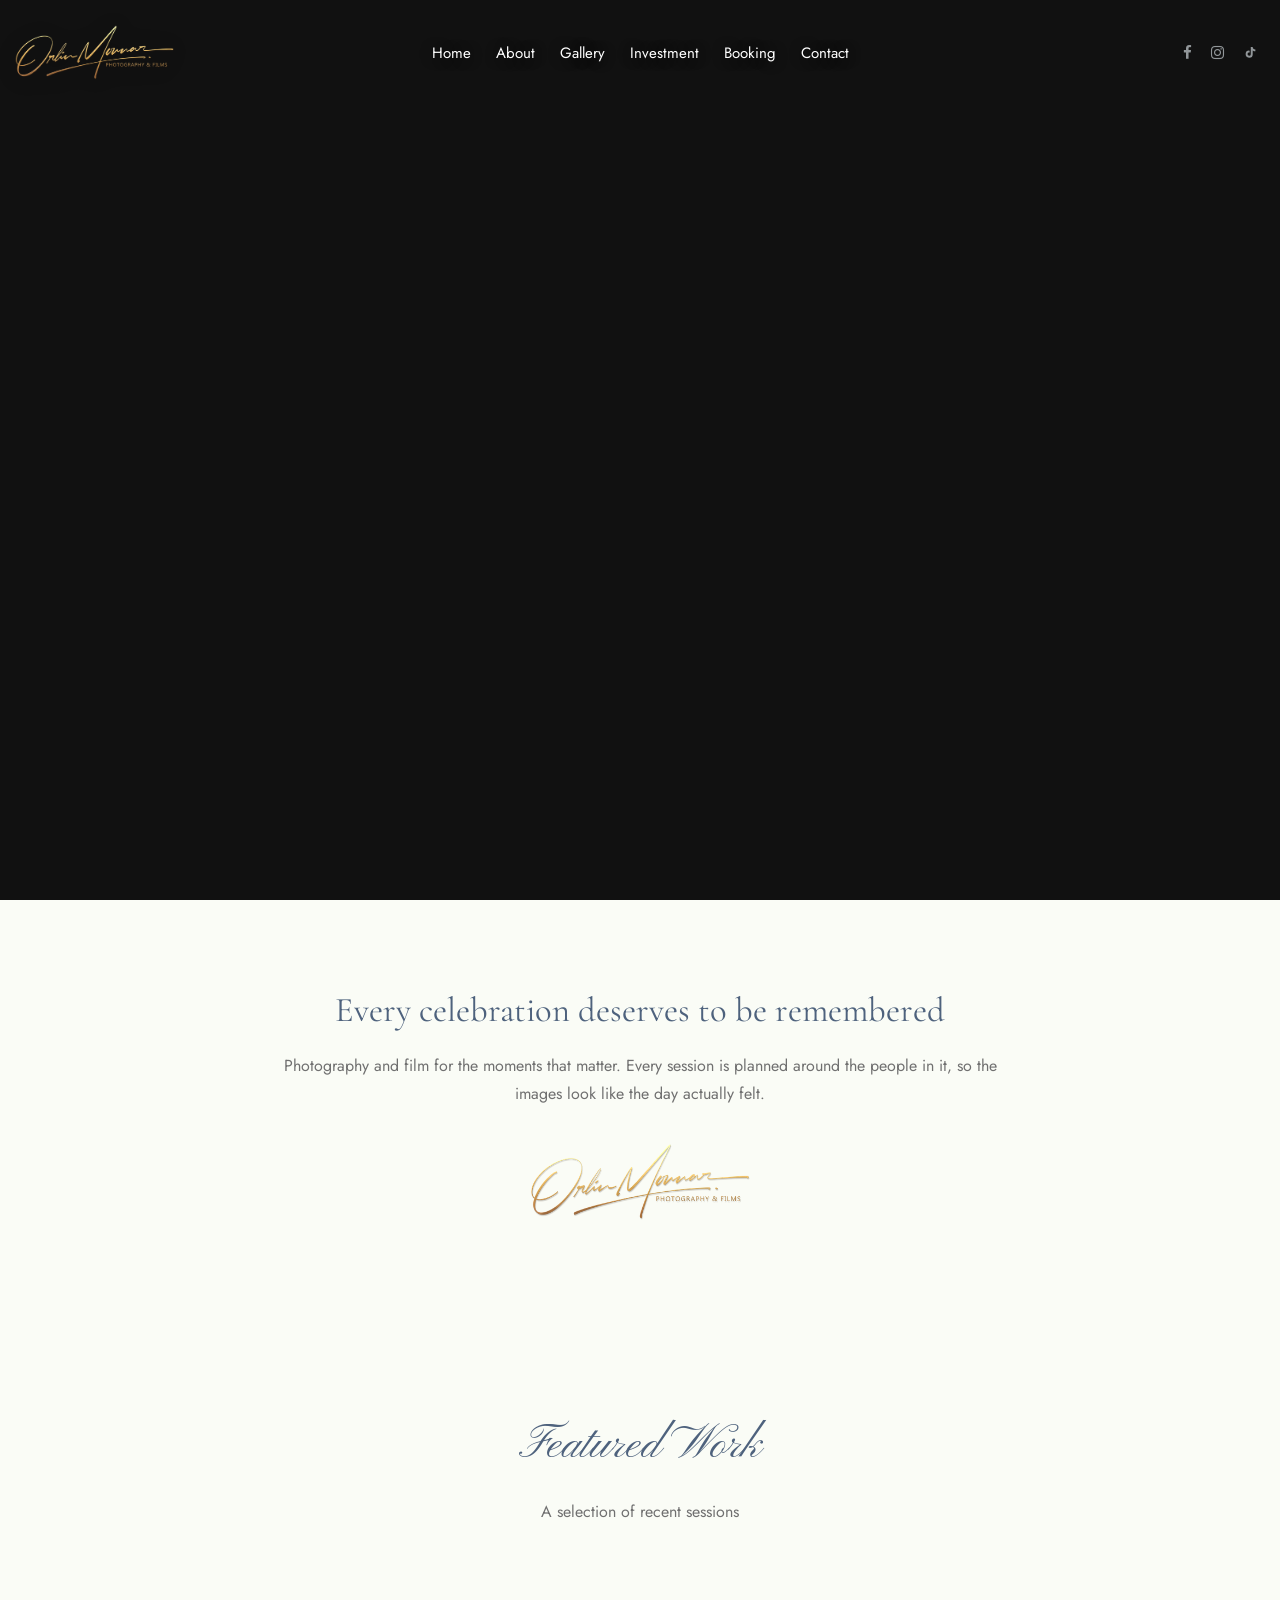
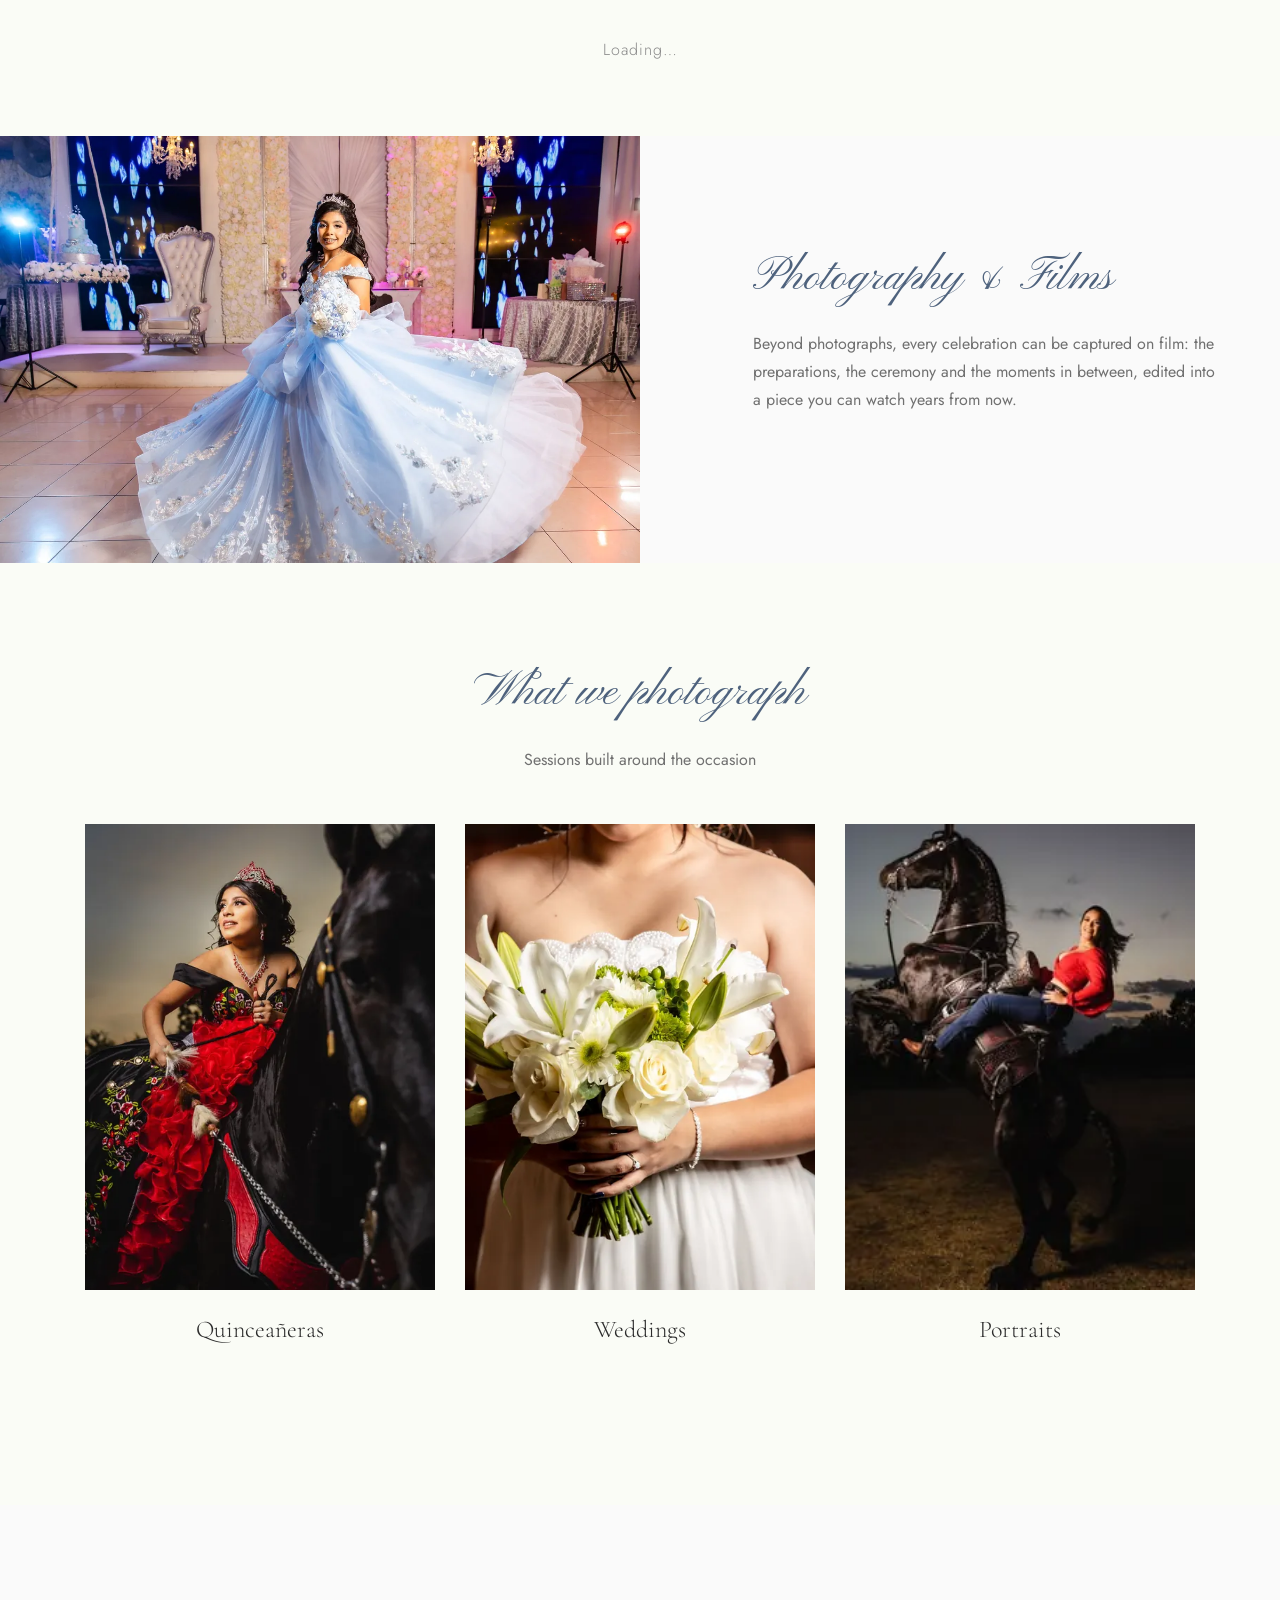
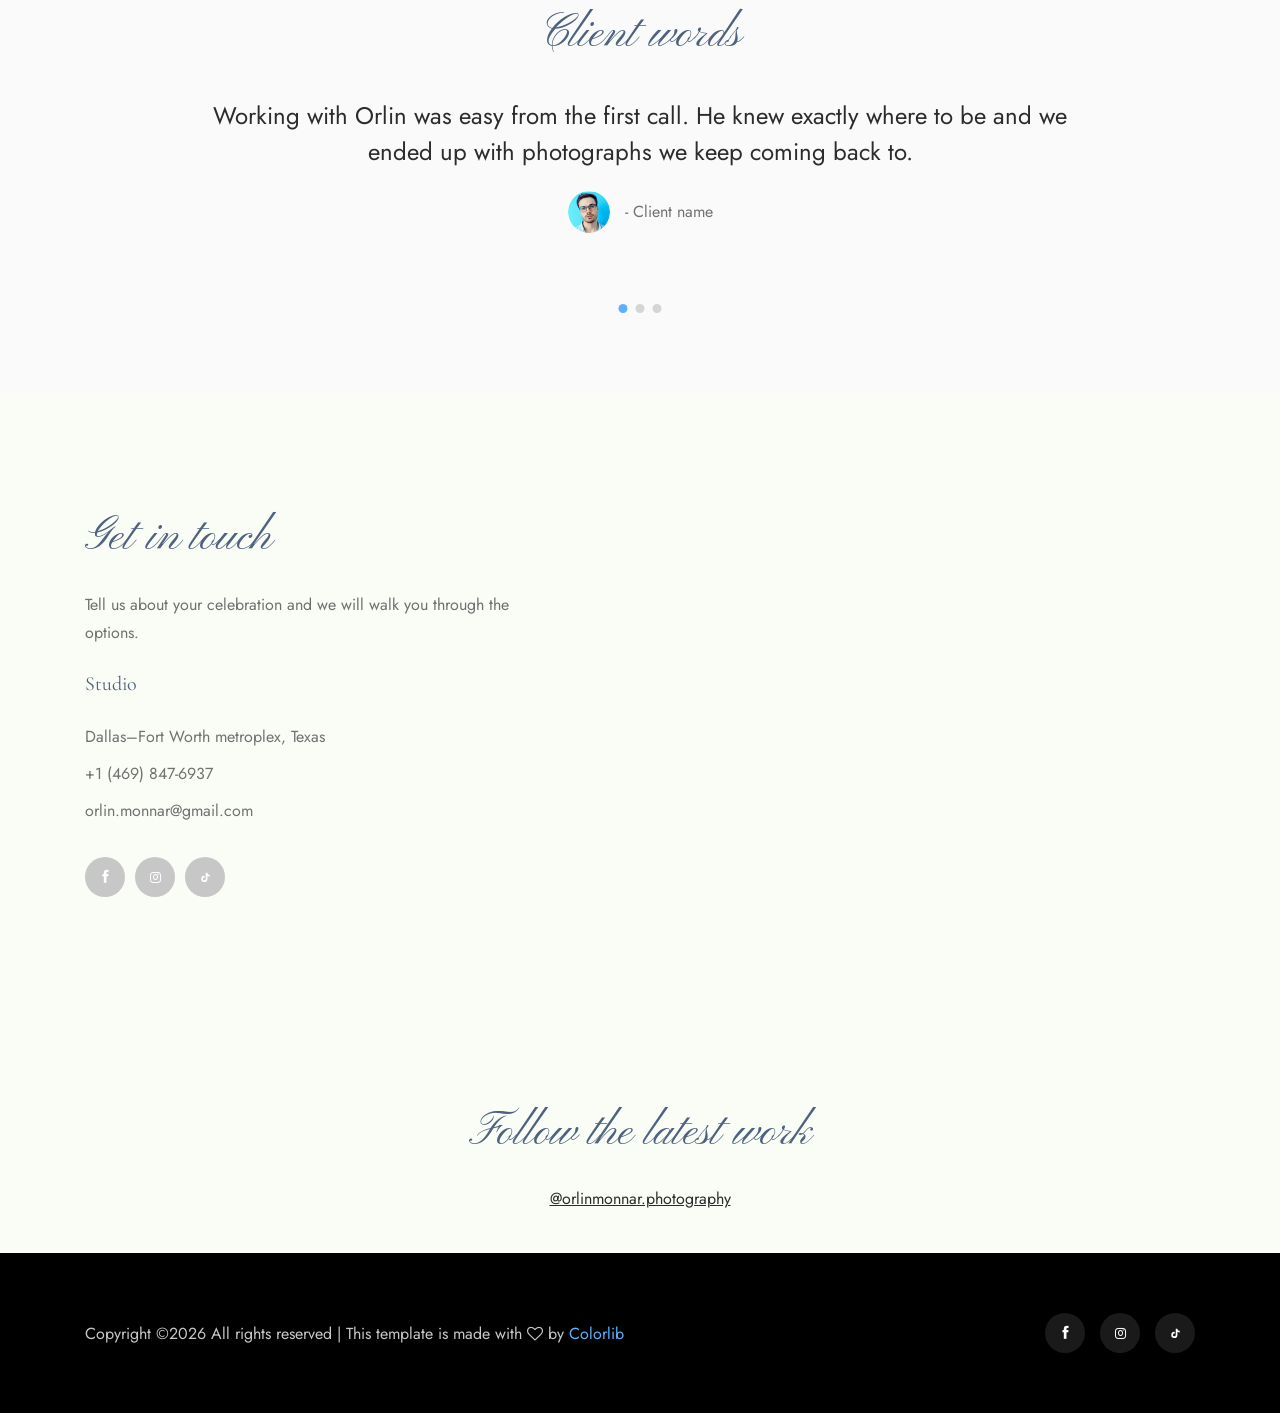
==== commit 89e7702a: "feat(estilos): establecer sistema de diseño base con fuentes auto-hospedadas" ====
--- a/index.html
+++ b/index.html
@@ -101,7 +101,7 @@
             <div class="container">
                 <div class="row justify-content-center">
                     <div class="col-xl-8 col-lg-9">
-                        <div class="section_title text-center">
+                        <div class="section_title text-center omp-heading-long">
                             <h3 x-text="content.introTitle"></h3>
                             <p x-text="content.introText"></p>
                             <!-- El logo hace de firma, como la sección de firma del template. -->
--- a/css/style.css
+++ b/css/style.css
@@ -1,5 +1,7 @@
+/* OMP: fuentes auto-hospedadas en fonts/omp/. Sin peticiones externas.
 @import url("https://fonts.googleapis.com/css?family=Poppins:200,200i,300,300i,400,400i,500,500i,600,600i,700&display=swap");
 @import url("https://fonts.googleapis.com/css?family=Poppins:200,200i,300,300i,400,400i,500,500i,600,600i,700&display=swap");
+*/
 /* line 1, ../../Arafath/CL/CL October/215. Photography/HTML/scss/_extend.scss */
 .flex-center-start {
   display: -webkit-box;
--- a/css/omp-custom.css
+++ b/css/omp-custom.css
@@ -3,6 +3,387 @@
    Se carga DESPUÉS de style.css. Es el único CSS que editamos:
    style.css y theme-default.css pertenecen al template y no se tocan.
    ========================================================================== */
+
+/* ==========================================================================
+   SISTEMA DE DISEÑO
+   Fuentes auto-hospedadas, variables, estilos base y utilidades.
+   Todo lo que va debajo de este bloque son componentes y ajustes del template.
+   ========================================================================== */
+
+/* --------------------------------------------------------------------------
+   Fuentes auto-hospedadas — fonts/omp/, sin peticiones externas
+   -------------------------------------------------------------------------- */
+
+/* Los archivos vienen de google-webfonts-helper, que entrega latin y latin-ext
+   fusionados en un solo woff2 por peso. Por eso hay una declaración por
+   peso/estilo en lugar de dos, y el unicode-range es la unión de ambos
+   subconjuntos: cubre el español completo, la puntuación tipográfica, los
+   símbolos de moneda y los diacríticos combinados. */
+
+/* Cormorant Garamond — display */
+@font-face {
+    font-family: 'Cormorant Garamond';
+    font-style: normal;
+    font-weight: 300;
+    font-display: swap;
+    src: url('../fonts/omp/cormorant-garamond-v21-latin_latin-ext-300.woff2') format('woff2');
+    unicode-range: U+0000-00FF, U+0100-02CC, U+02CE-02FF, U+0304, U+0308, U+0329, U+1D00-1DBF, U+1E00-1E9F, U+1EF2-1EFF, U+2000-206F, U+20A0-20C0, U+2113, U+2122, U+2191, U+2193, U+2212, U+2215, U+2C60-2C7F, U+A720-A7FF, U+FEFF, U+FFFD;
+}
+
+@font-face {
+    font-family: 'Cormorant Garamond';
+    font-style: normal;
+    font-weight: 400;
+    font-display: swap;
+    src: url('../fonts/omp/cormorant-garamond-v21-latin_latin-ext-regular.woff2') format('woff2');
+    unicode-range: U+0000-00FF, U+0100-02CC, U+02CE-02FF, U+0304, U+0308, U+0329, U+1D00-1DBF, U+1E00-1E9F, U+1EF2-1EFF, U+2000-206F, U+20A0-20C0, U+2113, U+2122, U+2191, U+2193, U+2212, U+2215, U+2C60-2C7F, U+A720-A7FF, U+FEFF, U+FFFD;
+}
+
+@font-face {
+    font-family: 'Cormorant Garamond';
+    font-style: italic;
+    font-weight: 400;
+    font-display: swap;
+    src: url('../fonts/omp/cormorant-garamond-v21-latin_latin-ext-italic.woff2') format('woff2');
+    unicode-range: U+0000-00FF, U+0100-02CC, U+02CE-02FF, U+0304, U+0308, U+0329, U+1D00-1DBF, U+1E00-1E9F, U+1EF2-1EFF, U+2000-206F, U+20A0-20C0, U+2113, U+2122, U+2191, U+2193, U+2212, U+2215, U+2C60-2C7F, U+A720-A7FF, U+FEFF, U+FFFD;
+}
+
+@font-face {
+    font-family: 'Cormorant Garamond';
+    font-style: normal;
+    font-weight: 500;
+    font-display: swap;
+    src: url('../fonts/omp/cormorant-garamond-v21-latin_latin-ext-500.woff2') format('woff2');
+    unicode-range: U+0000-00FF, U+0100-02CC, U+02CE-02FF, U+0304, U+0308, U+0329, U+1D00-1DBF, U+1E00-1E9F, U+1EF2-1EFF, U+2000-206F, U+20A0-20C0, U+2113, U+2122, U+2191, U+2193, U+2212, U+2215, U+2C60-2C7F, U+A720-A7FF, U+FEFF, U+FFFD;
+}
+
+/* Jost — cuerpo y UI */
+@font-face {
+    font-family: 'Jost';
+    font-style: normal;
+    font-weight: 300;
+    font-display: swap;
+    src: url('../fonts/omp/jost-v20-latin_latin-ext-300.woff2') format('woff2');
+    unicode-range: U+0000-00FF, U+0100-02CC, U+02CE-02FF, U+0304, U+0308, U+0329, U+1D00-1DBF, U+1E00-1E9F, U+1EF2-1EFF, U+2000-206F, U+20A0-20C0, U+2113, U+2122, U+2191, U+2193, U+2212, U+2215, U+2C60-2C7F, U+A720-A7FF, U+FEFF, U+FFFD;
+}
+
+@font-face {
+    font-family: 'Jost';
+    font-style: normal;
+    font-weight: 400;
+    font-display: swap;
+    src: url('../fonts/omp/jost-v20-latin_latin-ext-regular.woff2') format('woff2');
+    unicode-range: U+0000-00FF, U+0100-02CC, U+02CE-02FF, U+0304, U+0308, U+0329, U+1D00-1DBF, U+1E00-1E9F, U+1EF2-1EFF, U+2000-206F, U+20A0-20C0, U+2113, U+2122, U+2191, U+2193, U+2212, U+2215, U+2C60-2C7F, U+A720-A7FF, U+FEFF, U+FFFD;
+}
+
+@font-face {
+    font-family: 'Jost';
+    font-style: normal;
+    font-weight: 500;
+    font-display: swap;
+    src: url('../fonts/omp/jost-v20-latin_latin-ext-500.woff2') format('woff2');
+    unicode-range: U+0000-00FF, U+0100-02CC, U+02CE-02FF, U+0304, U+0308, U+0329, U+1D00-1DBF, U+1E00-1E9F, U+1EF2-1EFF, U+2000-206F, U+20A0-20C0, U+2113, U+2122, U+2191, U+2193, U+2212, U+2215, U+2C60-2C7F, U+A720-A7FF, U+FEFF, U+FFFD;
+}
+
+/* Pinyon Script — acento */
+@font-face {
+    font-family: 'Pinyon Script';
+    font-style: normal;
+    font-weight: 400;
+    font-display: swap;
+    src: url('../fonts/omp/pinyon-script-v24-latin_latin-ext-regular.woff2') format('woff2');
+    unicode-range: U+0000-00FF, U+0100-02CC, U+02CE-02FF, U+0304, U+0308, U+0329, U+1D00-1DBF, U+1E00-1E9F, U+1EF2-1EFF, U+2000-206F, U+20A0-20C0, U+2113, U+2122, U+2191, U+2193, U+2212, U+2215, U+2C60-2C7F, U+A720-A7FF, U+FEFF, U+FFFD;
+}
+
+/* --------------------------------------------------------------------------
+   Respaldo del sistema
+
+   Con font-display: swap el texto se pinta antes de que llegue la woff2. Si el
+   respaldo tiene otras proporciones, el bloque se recoloca al cambiar la
+   fuente. Estas dos familias son fuentes del sistema con sus métricas
+   reescritas para ocupar prácticamente lo mismo que la fuente definitiva, de
+   modo que el intercambio no mueva la maquetación.
+   -------------------------------------------------------------------------- */
+
+@font-face {
+    font-family: 'OMP Display Fallback';
+    src: local('Georgia'), local('Times New Roman'), local('Times');
+    size-adjust: 88%;
+    ascent-override: 92%;
+    descent-override: 30%;
+    line-gap-override: 0%;
+}
+
+@font-face {
+    font-family: 'OMP UI Fallback';
+    src: local('Helvetica Neue'), local('Arial'), local('Liberation Sans');
+    size-adjust: 94%;
+    ascent-override: 100%;
+    descent-override: 30%;
+    line-gap-override: 0%;
+}
+
+/* --------------------------------------------------------------------------
+   Variables
+   -------------------------------------------------------------------------- */
+
+:root {
+    /* Color — muestreado del collage del cliente */
+    --omp-azul: #4E627D;
+    --omp-azul-profundo: #3A4A60;
+    --omp-nude: #CAAFA0;
+    --omp-gris-perla: #D7D9DD;
+    --omp-hueso: #FAFCF6;
+    --omp-niebla: #EBECED;
+
+    /* Roles de color */
+    --omp-color-titulo: var(--omp-azul);
+    --omp-color-texto: var(--omp-azul-profundo);
+    --omp-color-enlace: var(--omp-azul);
+    --omp-color-enlace-hover: var(--omp-azul-profundo);
+    --omp-color-borde: var(--omp-gris-perla);
+    /* Sobre fotografía el orden se invierte: manda el claro. */
+    --omp-color-titulo-sobre-foto: var(--omp-hueso);
+    --omp-color-fondo: var(--omp-hueso);
+    --omp-color-fondo-alt: var(--omp-niebla);
+    /* Decorativo. Contraste 2:1: nunca sobre texto. */
+    --omp-color-filete: var(--omp-nude);
+
+    /* Familias */
+    --omp-font-display: 'Cormorant Garamond', 'OMP Display Fallback', Georgia, 'Times New Roman', serif;
+    --omp-font-ui: 'Jost', 'OMP UI Fallback', 'Helvetica Neue', Arial, sans-serif;
+    --omp-font-script: 'Pinyon Script', 'OMP Display Fallback', Georgia, cursive;
+
+    /* Pesos */
+    --omp-peso-ligero: 300;
+    --omp-peso-normal: 400;
+    --omp-peso-medio: 500;
+
+    /* Escala tipográfica fluida: interpola entre 360px y 1440px de ancho */
+    --omp-fs-100: clamp(0.8125rem, 0.792rem + 0.09vw, 0.875rem);   /* 13 -> 14 */
+    --omp-fs-200: clamp(0.875rem, 0.854rem + 0.09vw, 0.9375rem);   /* 14 -> 15 */
+    --omp-fs-300: clamp(1rem, 0.979rem + 0.09vw, 1.0625rem);       /* 16 -> 17 */
+    --omp-fs-400: clamp(1.125rem, 1.083rem + 0.19vw, 1.25rem);     /* 18 -> 20 */
+    --omp-fs-500: clamp(1.375rem, 1.25rem + 0.56vw, 1.75rem);      /* 22 -> 28 */
+    --omp-fs-600: clamp(1.625rem, 1.417rem + 0.93vw, 2.25rem);     /* 26 -> 36 */
+    --omp-fs-700: clamp(2rem, 1.667rem + 1.48vw, 3rem);            /* 32 -> 48 */
+    --omp-fs-800: clamp(2.5rem, 2rem + 2.22vw, 4rem);              /* 40 -> 64 */
+
+    /* Interlineado */
+    --omp-lh-cuerpo: 1.7;
+    --omp-lh-titulo: 1.2;
+    --omp-lh-apretado: 1.1;
+
+    /* Tracking */
+    --omp-track-titulo: 0.15em;
+    --omp-track-rotulo: 0.25em;
+    --omp-track-ui: 0.05em;
+
+    /* Espaciado — base 8 */
+    --omp-space-1: 0.25rem;   /* 4   */
+    --omp-space-2: 0.5rem;    /* 8   */
+    --omp-space-3: 0.75rem;   /* 12  */
+    --omp-space-4: 1rem;      /* 16  */
+    --omp-space-5: 1.5rem;    /* 24  */
+    --omp-space-6: 2rem;      /* 32  */
+    --omp-space-7: 2.5rem;    /* 40  */
+    --omp-space-8: 3rem;      /* 48  */
+    --omp-space-9: 4rem;      /* 64  */
+    --omp-space-10: 5rem;     /* 80  */
+    --omp-space-11: 6rem;     /* 96  */
+    --omp-space-12: 7.5rem;   /* 120 */
+
+    /* Movimiento */
+    --omp-ease-reveal: cubic-bezier(0.22, 1, 0.36, 1);
+    --omp-ease-suave: cubic-bezier(0.4, 0, 0.2, 1);
+    --omp-dur-reveal: 800ms;
+    --omp-dur-enlace: 350ms;
+    --omp-dur-zoom: 700ms;
+}
+
+/* --------------------------------------------------------------------------
+   Estilos base
+
+   El template declara "Poppins" en cada componente, no solo en body: la
+   familia no se hereda donde ya hay una declaración propia. Por eso cada
+   selector del template que fija font-family se repite aquí con la misma
+   forma; al cargarse esta hoja después de style.css, gana sin !important.
+   -------------------------------------------------------------------------- */
+
+body {
+    font-family: var(--omp-font-ui);
+    font-size: var(--omp-fs-300);
+    font-weight: var(--omp-peso-ligero);
+    line-height: var(--omp-lh-cuerpo);
+    color: var(--omp-color-texto);
+    background-color: var(--omp-color-fondo);
+    -webkit-font-smoothing: antialiased;
+    -moz-osx-font-smoothing: grayscale;
+}
+
+/* Controles y componentes del template que declaran la familia por su cuenta. */
+button,
+input,
+optgroup,
+select,
+textarea,
+label,
+.boxed-btn,
+.boxed-btn2,
+.boxed-btn3,
+.boxed-btn3-white,
+.boxed-btn3-green-2,
+.boxed-btn4,
+.black_btn,
+.nice-select,
+.header-area .main-header-area .main-menu ul li a {
+    font-family: var(--omp-font-ui);
+}
+
+h1, h2, h3, h4, h5, h6 {
+    font-family: var(--omp-font-display);
+    font-weight: var(--omp-peso-ligero);
+    line-height: var(--omp-lh-titulo);
+    color: var(--omp-color-titulo);
+    letter-spacing: normal;
+}
+
+/* Títulos sobre fotografía: el color lo manda el fondo, no la paleta de marca.
+   El azul solo se sostiene sobre fondo claro; aquí el orden se invierte. */
+.slider_area .single_slider .slider_text h3,
+.bradcam_area h3 {
+    font-family: var(--omp-font-display);
+    color: var(--omp-color-titulo-sobre-foto);
+}
+
+h1 { font-size: var(--omp-fs-800); }
+h2 { font-size: var(--omp-fs-700); }
+h3 { font-size: var(--omp-fs-600); }
+h4 { font-size: var(--omp-fs-500); }
+h5 { font-size: var(--omp-fs-400); }
+h6 { font-size: var(--omp-fs-300); }
+
+/* Los títulos que el marcado escribe en mayúsculas piden aire entre letras:
+   sin tracking, la caja alta de Cormorant se lee apelmazada. */
+h1[class*="uppercase"], h2[class*="uppercase"],
+h3[class*="uppercase"], h4[class*="uppercase"],
+h5[class*="uppercase"], h6[class*="uppercase"],
+.text-uppercase h1, .text-uppercase h2, .text-uppercase h3,
+.text-uppercase h4, .text-uppercase h5, .text-uppercase h6 {
+    letter-spacing: var(--omp-track-titulo);
+}
+
+/* Los títulos de sección adoptan el registro script de la marca, a juego con
+   la firma del logo. Solo aquí: frases cortas, sobre fondo claro y a buen
+   cuerpo, que es donde Pinyon Script se sostiene. */
+.section_title h2,
+.section_title h3 {
+    font-family: var(--omp-font-script);
+    font-weight: var(--omp-peso-normal);
+    /* La script tiene un ojo mucho menor que Cormorant al mismo cuerpo: sube un
+       escalón de la escala para igualar la presencia óptica. */
+    font-size: var(--omp-fs-700);
+    line-height: 1.35;
+    letter-spacing: normal;
+    text-transform: none;
+    color: var(--omp-color-titulo);
+}
+
+/* Escape para los títulos que no caben en el registro script: por encima de
+   unas cinco palabras la script se lee mal y pide dos líneas. */
+.section_title.omp-heading-long h2,
+.section_title.omp-heading-long h3 {
+    font-family: var(--omp-font-display);
+    font-size: var(--omp-fs-600);
+    line-height: var(--omp-lh-titulo);
+}
+
+p {
+    font-family: var(--omp-font-ui);
+    font-size: var(--omp-fs-300);
+    font-weight: var(--omp-peso-ligero);
+    line-height: var(--omp-lh-cuerpo);
+    color: var(--omp-color-texto);
+}
+
+a {
+    color: var(--omp-color-enlace);
+    transition: color var(--omp-dur-enlace) var(--omp-ease-suave);
+}
+
+a:hover,
+a:focus {
+    color: var(--omp-color-enlace-hover);
+    text-decoration: none;
+}
+
+/* Foco visible para teclado, sin caja permanente con el ratón. */
+a:focus-visible,
+button:focus-visible,
+input:focus-visible,
+select:focus-visible,
+textarea:focus-visible {
+    outline: 1px solid var(--omp-azul);
+    outline-offset: 3px;
+}
+
+hr {
+    border: 0;
+    border-top: 1px solid var(--omp-color-borde);
+}
+
+::-moz-selection {
+    background: var(--omp-azul);
+    color: var(--omp-hueso);
+}
+
+::selection {
+    background: var(--omp-azul);
+    color: var(--omp-hueso);
+}
+
+/* Quien pide menos movimiento no debe recibir ninguno. */
+@media (prefers-reduced-motion: reduce) {
+    :root {
+        --omp-dur-reveal: 1ms;
+        --omp-dur-enlace: 1ms;
+        --omp-dur-zoom: 1ms;
+    }
+}
+
+/* --------------------------------------------------------------------------
+   Utilidades tipográficas
+   -------------------------------------------------------------------------- */
+
+/* Registro script. Máximo tres apariciones por página y frases cortas: es un
+   acento, no un cuerpo de texto. Nunca en mayúsculas ni con tracking, que es
+   donde una script se vuelve ilegible. */
+.omp-script {
+    font-family: var(--omp-font-script);
+    font-weight: var(--omp-peso-normal);
+    font-size: var(--omp-fs-600);
+    line-height: var(--omp-lh-apretado);
+    letter-spacing: normal;
+    text-transform: none;
+    color: var(--omp-color-titulo);
+}
+
+/* Rótulo en versalitas. Jost no trae versalitas reales, así que se componen
+   ópticamente: caja alta a menor tamaño y tracking amplio. */
+.omp-eyebrow {
+    display: inline-block;
+    font-family: var(--omp-font-ui);
+    font-size: var(--omp-fs-100);
+    font-weight: var(--omp-peso-medio);
+    line-height: 1.4;
+    letter-spacing: var(--omp-track-rotulo);
+    text-transform: uppercase;
+    /* El tracking añade espacio también tras la última letra: se compensa para
+       que el bloque quede alineado a la izquierda con el resto. */
+    margin-right: calc(var(--omp-track-rotulo) * -1);
+    color: var(--omp-color-titulo);
+}
+
 
 /* --------------------------------------------------------------------------
    Alpine.js
@@ -384,6 +765,89 @@
     background-image: url(../img/provisional/quinceanera-01-large.webp);
 }
 
+/* --------------------------------------------------------------------------
+   Formularios
+   -------------------------------------------------------------------------- */
+
+.omp-contact-lead {
+    color: #707070;
+    font-size: 16px;
+    margin: -10px 0 30px;
+}
+
+/* Errores de validación, propios y de la API. */
+.omp-form-errors {
+    margin-top: 20px;
+    padding: 16px 20px;
+    background: #FDF3F3;
+    border-left: 2px solid #B94A48;
+}
+
+.omp-form-errors ul {
+    margin: 0;
+    padding-left: 18px;
+}
+
+.omp-form-errors li {
+    color: #B94A48;
+    font-size: 15px;
+    line-height: 26px;
+    list-style: disc;
+}
+
+/* Mensaje de validación bajo cada campo. */
+.omp-field-error {
+    margin: 6px 0 0;
+    font-size: 13px;
+    line-height: 20px;
+    color: #B94A48;
+}
+
+/* El combo del tema mide 40px y los inputs del formulario 48px: se igualan
+   para que la fila no quede escalonada. */
+.form-contact .default-select,
+.form-contact .default-select .nice-select {
+    height: 48px;
+    line-height: 46px;
+}
+
+.form-contact .default-select .nice-select {
+    background: transparent;
+    border: 1px solid #E5E6E9;
+    font-size: 13px;
+    padding-left: 18px;
+}
+
+.form-contact .default-select .nice-select .list .option.selected {
+    color: #2C2C2C;
+}
+
+/* gijgo envuelve el input en un div propio: el icono se centra sobre los
+   48px del campo. */
+.form-contact .gj-datepicker-md [role="right-icon"] {
+    top: 12px;
+    right: 12px;
+    font-size: 16px;
+}
+
+/* Aviso de reCAPTCHA: su presencia es lo que permite ocultar el badge. */
+.omp-form-note {
+    margin-top: 18px;
+    margin-bottom: 0;
+    font-size: 13px;
+    line-height: 22px;
+    color: #909090;
+}
+
+.omp-form-note a {
+    color: #707070;
+    text-decoration: underline;
+}
+
+.contact_form .boxed-btn:disabled {
+    cursor: not-allowed;
+}
+
 /* Enlaces de texto dentro de los párrafos: sustituyen a los botones. */
 .section_title p a {
     color: #2C2C2C;
@@ -447,8 +911,150 @@
     width: auto;
 }
 
+/* --------------------------------------------------------------------------
+   Galería
+   -------------------------------------------------------------------------- */
+
+/* Cabeceras. La del índice es una fotografía provisional; la del álbum la
+   pone el módulo desde coverPhoto y esta solo es el respaldo. */
+.omp-bradcam-gallery {
+    background-image: url(../img/provisional/wedding-02-large.webp);
+}
+
+.omp-bradcam-album {
+    background-color: #111;
+    background-position: center;
+    background-size: cover;
+}
+
+/* El nombre del álbum solo aparece en :hover, y en táctil no hay :hover: sin
+   esto el nombre nunca se ve y visibility:hidden impide tocar el enlace. */
+@media (hover: none) {
+    .gallery_area .single_photography .hover {
+        opacity: 1;
+        visibility: visible;
+        transform: translateY(0%);
+    }
+}
+
+/* Portada de una categoría sin fotografías activas (coverPhoto null). */
+.omp-cover-empty {
+    width: 100%;
+    height: 100%;
+    display: flex;
+    align-items: center;
+    justify-content: center;
+    padding: 20px;
+    text-align: center;
+    background: #EFEFEF;
+    color: #909090;
+    font-size: 14px;
+    letter-spacing: 1px;
+}
+
+/* Menú de álbumes: texto, sin caja ni color de marca. */
+.omp-album-menu button {
+    padding: 6px 18px;
+    border: none;
+    border-bottom: 1px solid transparent;
+    background: transparent;
+    color: #909090;
+    font-size: 13px;
+    letter-spacing: 2px;
+    text-transform: uppercase;
+    transition: color 0.3s ease, border-color 0.3s ease;
+}
+
+.omp-album-menu button:hover,
+.omp-album-menu button.active {
+    color: #2C2C2C;
+}
+
+.omp-album-menu button.active {
+    border-bottom-color: #2C2C2C;
+}
+
+/* Mosaico. El template estira la imagen a 100% × 100% de un marco de 530px:
+   sin object-fit las verticales salen deformadas. */
+.baby_gallery_wrap .single_gallery img {
+    display: block;
+    object-fit: cover;
+    object-position: center;
+}
+
+/* Por debajo de 768px el template pasa el marco a altura automática: ahí la
+   fotografía manda su propia proporción y no hay nada que recortar. */
+@media (max-width: 767px) {
+    .baby_gallery_wrap .single_gallery img {
+        height: auto;
+    }
+}
+
+/* Enlace al índice desde el estado de álbum inexistente. */
+.omp-state a {
+    color: #2C2C2C;
+    text-decoration: underline;
+}
+
 @media (max-width: 991px) {
     .logo img {
         max-height: 42px;
     }
 }
+
+/* --------------------------------------------------------------------------
+   Paquetes de la página Investment
+   -------------------------------------------------------------------------- */
+
+/* El template no trae bloque de precios: la tarjeta reutiliza single_team y
+   solo se define lo que no existe (precio, duración y lista de conceptos). */
+.omp-package {
+    padding: 40px 25px;
+    border: 1px solid #E8E8E8;
+    height: calc(100% - 60px);
+    display: flex;
+    flex-direction: column;
+}
+
+.omp-package .team_info h3 {
+    margin-bottom: 10px;
+}
+
+.omp-package-duration {
+    font-size: 13px;
+    font-weight: 300;
+    color: #888;
+    letter-spacing: 1px;
+    margin-bottom: 6px;
+}
+
+.omp-package-price {
+    display: block;
+    font-size: 30px;
+    font-weight: 300;
+    color: #2C2C2C;
+    margin-bottom: 25px;
+}
+
+.omp-package-description {
+    font-size: 14px;
+    font-weight: 300;
+    color: #666;
+    text-align: center;
+}
+
+.omp-package-includes {
+    list-style: none;
+    padding: 0;
+    margin: 0 0 30px 0;
+    flex-grow: 1;
+}
+
+.omp-package-includes li {
+    font-size: 14px;
+    font-weight: 300;
+    color: #666;
+    padding: 8px 0;
+    border-bottom: 1px solid #F2F2F2;
+    text-align: center;
+}
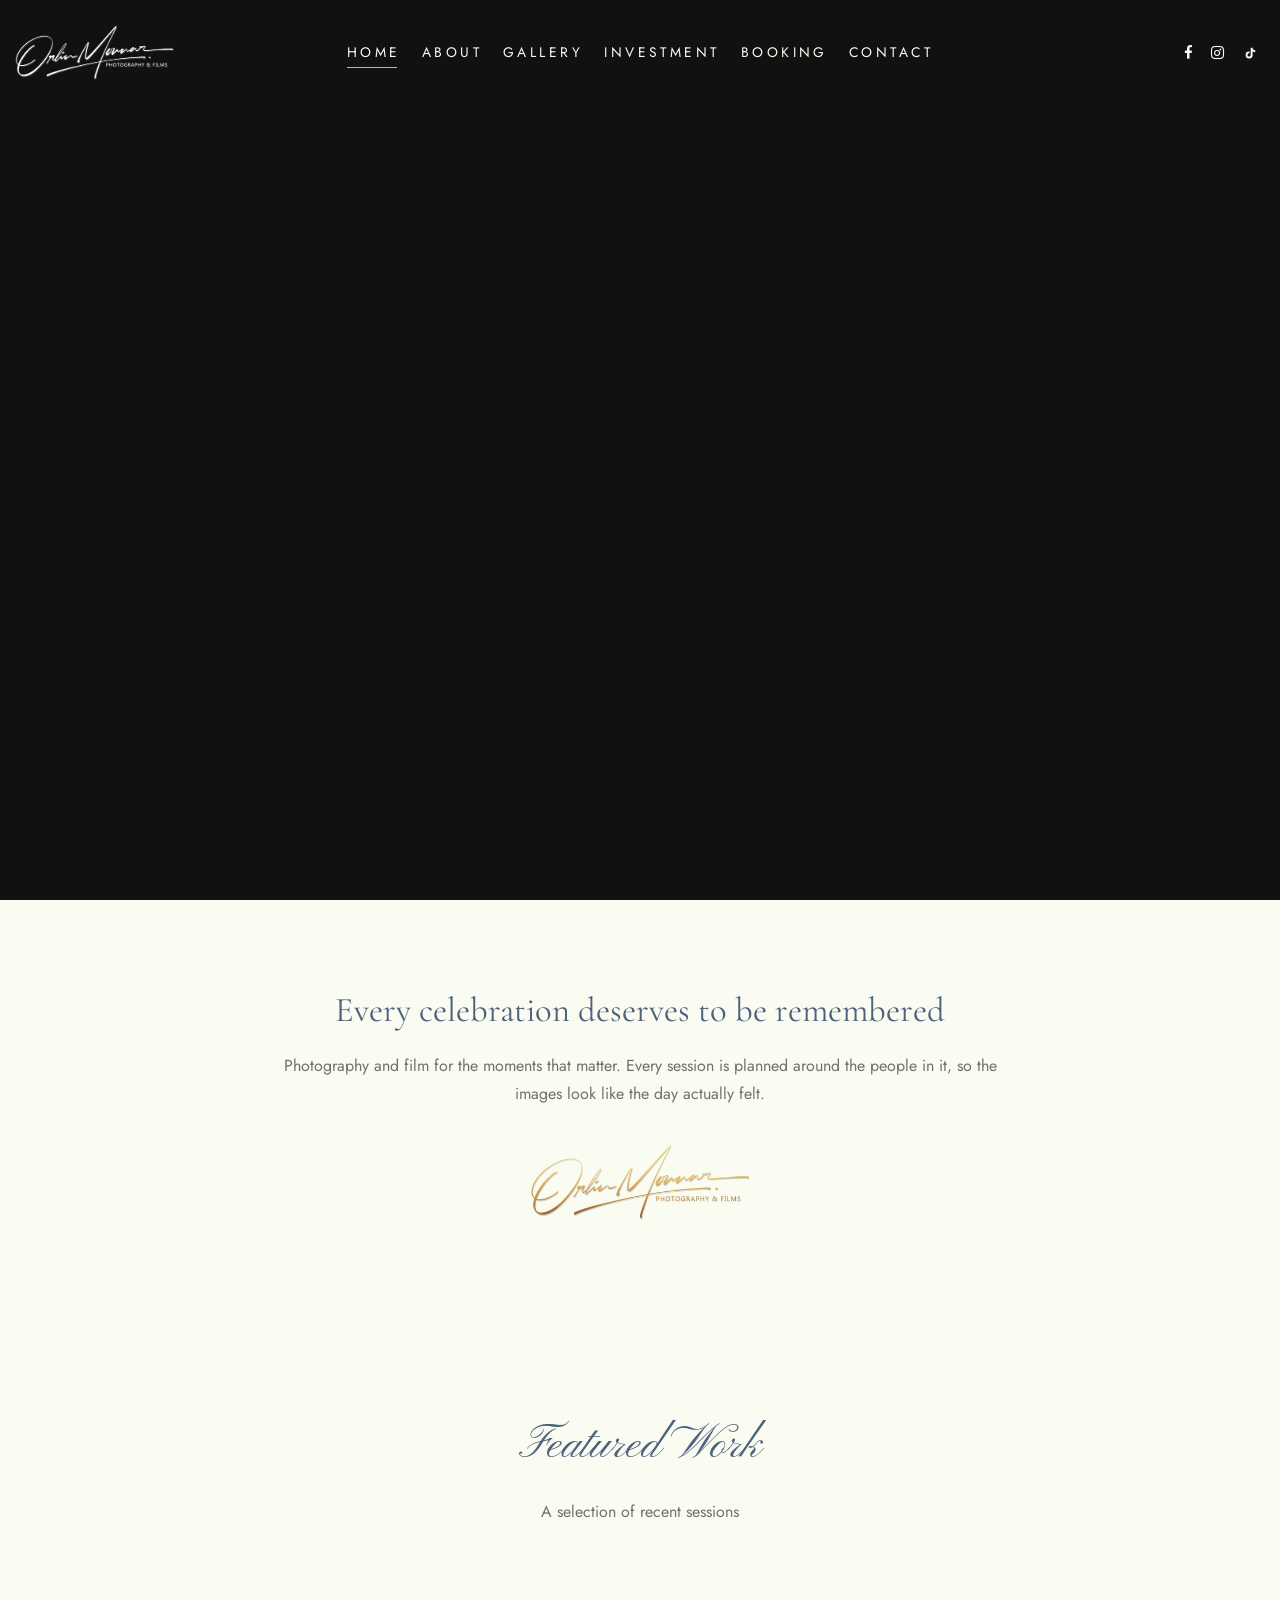
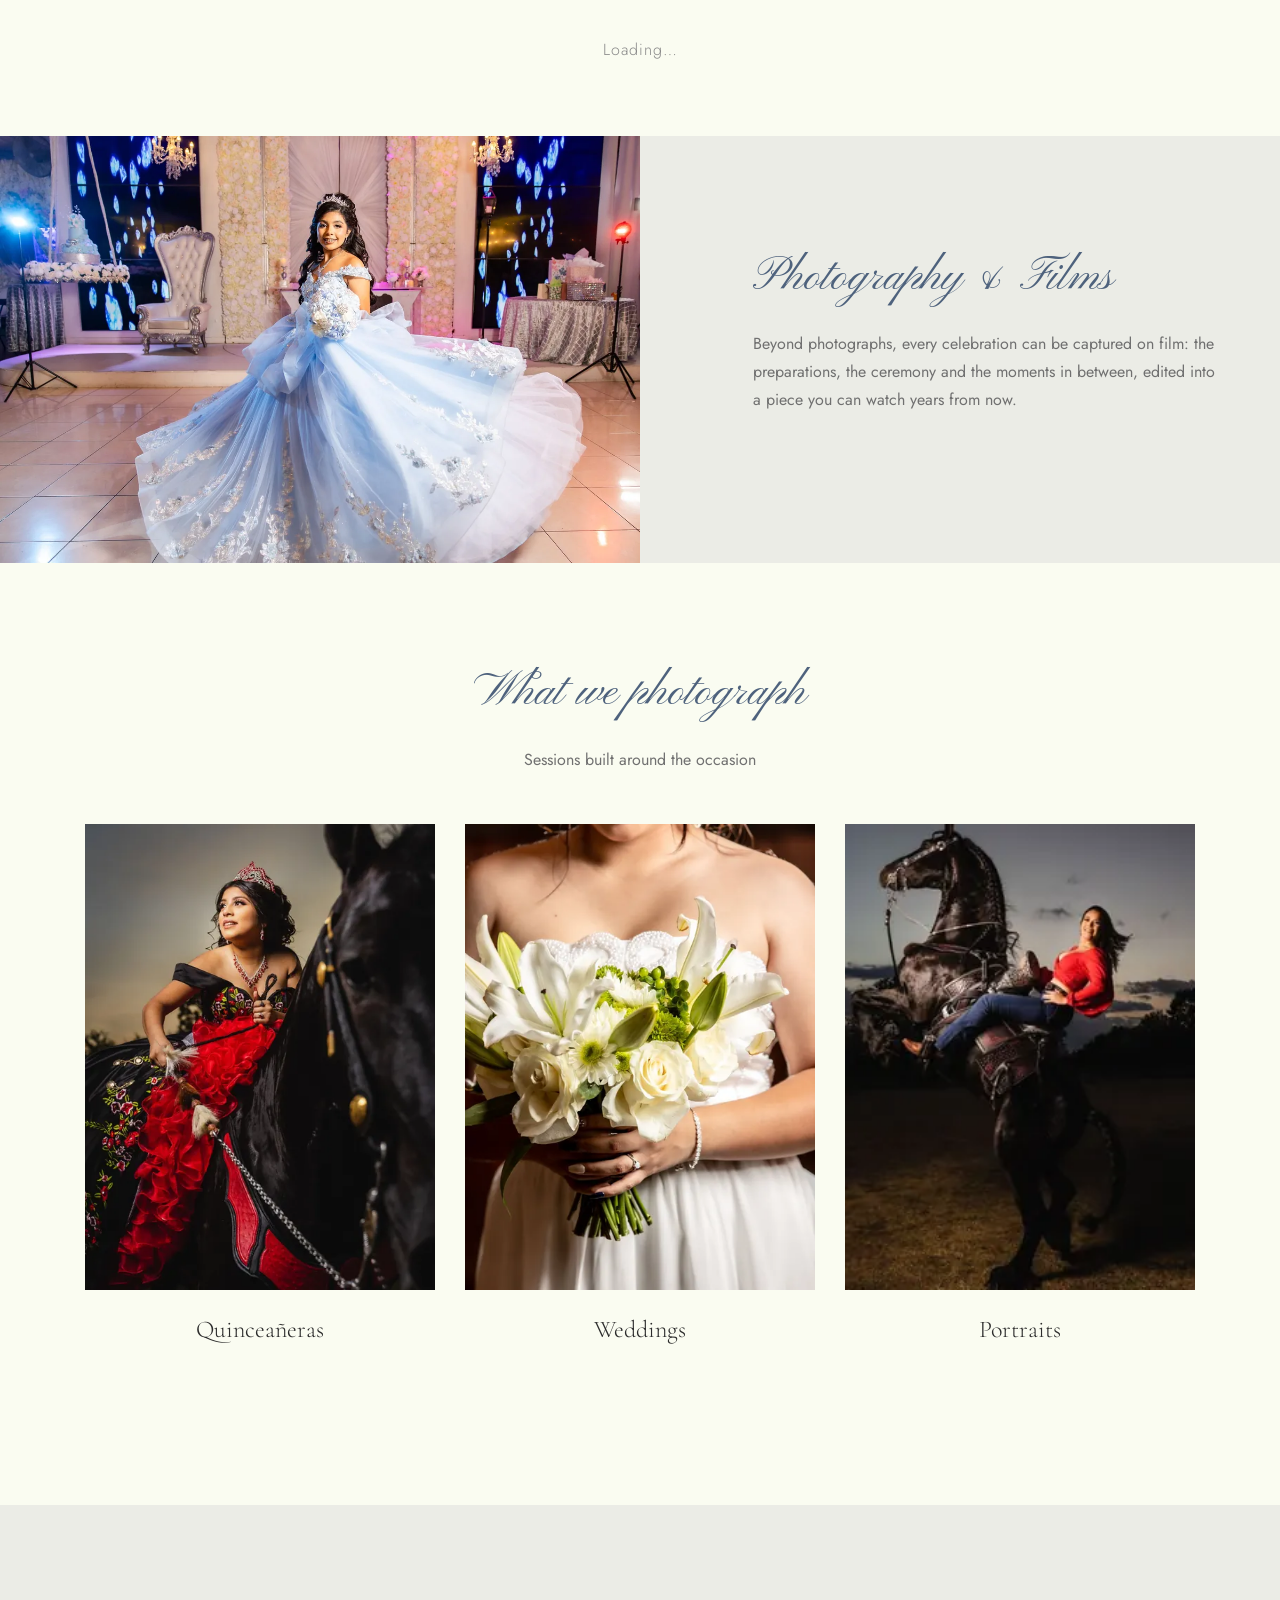
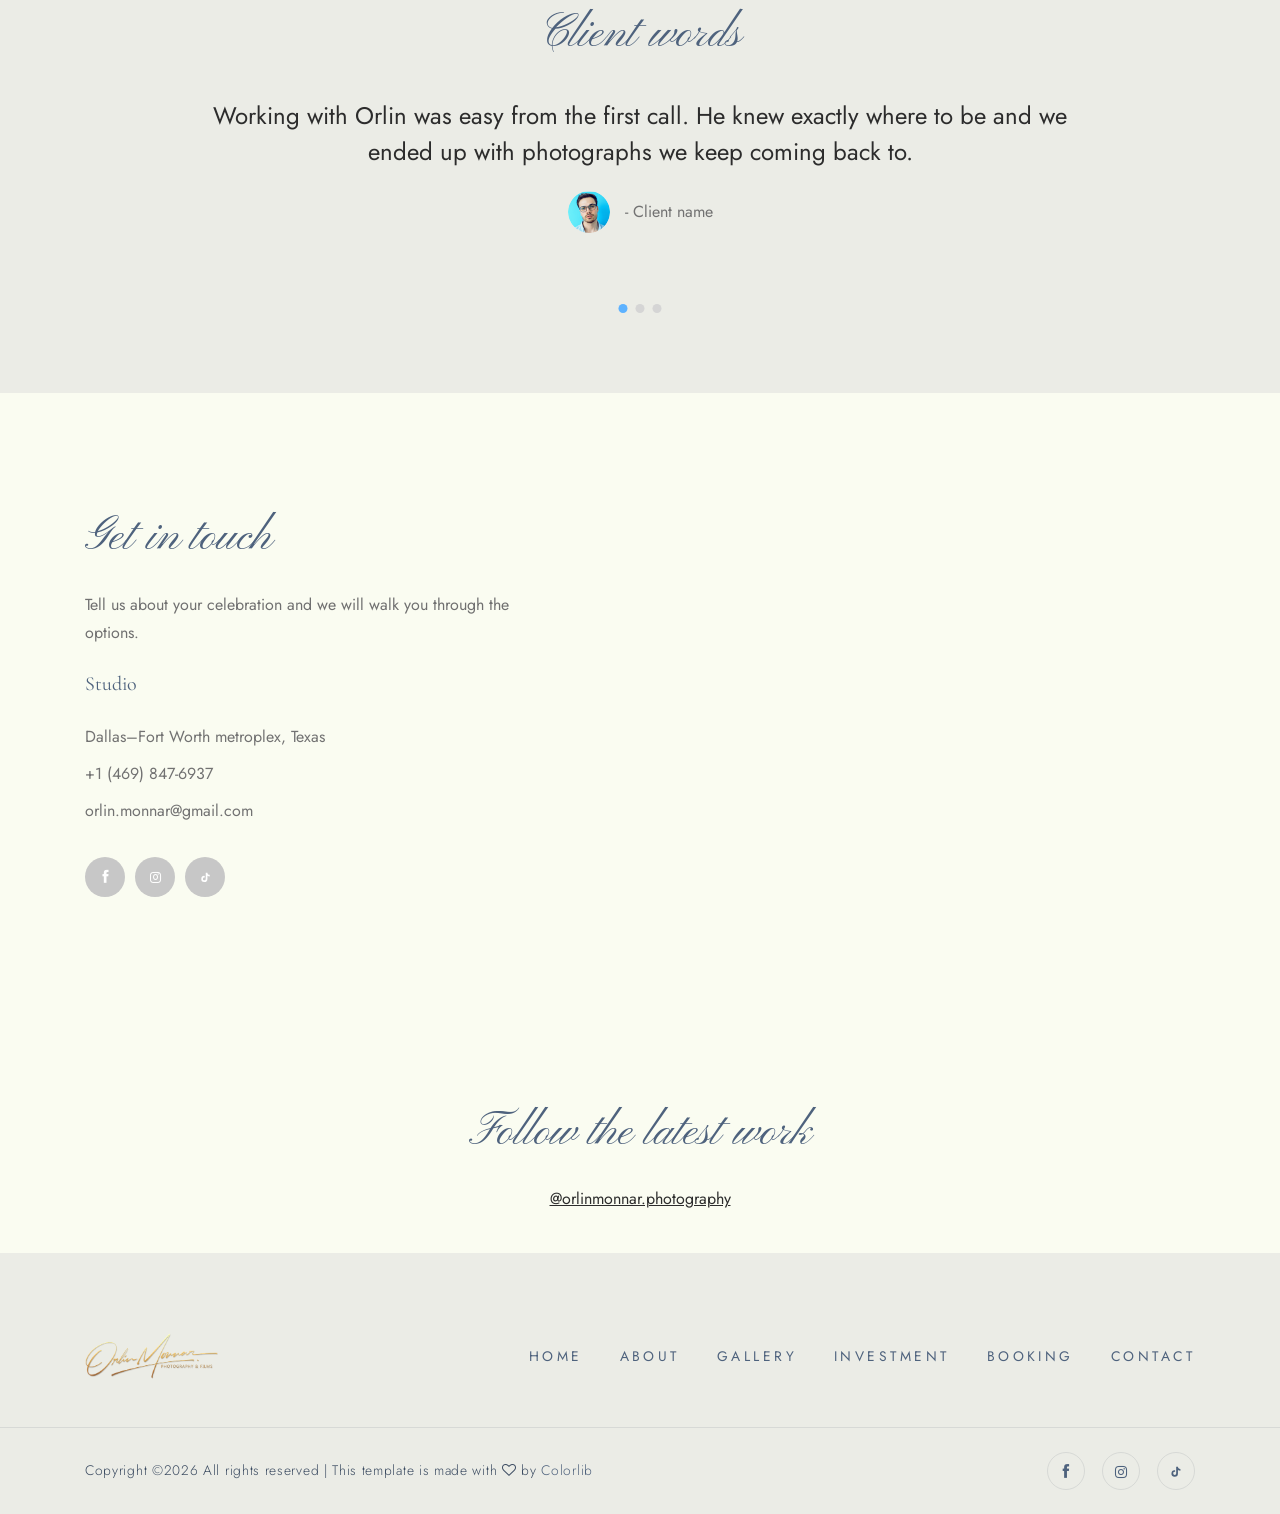
==== commit 954ea39a: "feat(landing): rediseñar header y footer con navegacion minima en las siete paginas" ====
--- a/index.html
+++ b/index.html
@@ -29,6 +29,9 @@
     <!-- Estilos propios: único CSS que editamos. -->
     <link rel="stylesheet" href="css/omp-custom.css">
     <!-- <link rel="stylesheet" href="css/responsive.css"> -->
+    <!-- Único script propio en el <head>: pone la clase de movimiento antes
+         del primer pintado, como [x-cloak]. No depende de nada. -->
+    <script src="js/app/motion.js"></script>
 </head>
 
 <body>
@@ -38,7 +41,7 @@
 
     <!-- header-start -->
     <header>
-        <div class="header-area ">
+        <div class="header-area">
             <div id="sticky-header" class="main-header-area">
                 <div class="container-fluid">
                     <div class="row align-items-center">
@@ -50,7 +53,7 @@
                             </div>
                         </div>
                         <div class="col-xl-6 col-lg-7">
-                            <div class="main-menu  d-none d-lg-block">
+                            <div class="main-menu d-none d-lg-block">
                                 <nav>
                                     <ul id="navigation">
                                         <li><a class="active" href="index.html">Home</a></li>
@@ -66,9 +69,9 @@
                         <div class="col-xl-3 col-lg-3 d-none d-lg-block">
                             <div class="social_links">
                                 <ul>
-                                    <li><a href="https://www.facebook.com/orlinmonnarphotography" target="_blank" rel="noopener" aria-label="Facebook"> <i class="fa fa-facebook"></i> </a></li>
-                                    <li><a href="https://www.instagram.com/orlinmonnar.photography" target="_blank" rel="noopener" aria-label="Instagram"> <i class="fa fa-instagram"></i> </a></li>
-                                    <li><a href="https://www.tiktok.com/@orlinmonnar.photography" target="_blank" rel="noopener" aria-label="TikTok"> <svg class="omp-icon-tiktok" viewBox="0 0 24 24" aria-hidden="true"><path d="M16.6 5.82a4.28 4.28 0 0 1-1.05-2.82h-3.1v11.6a2.59 2.59 0 1 1-1.85-2.48V9.02a5.66 5.66 0 1 0 4.95 5.6V8.7a7.3 7.3 0 0 0 4.27 1.37V7a4.3 4.3 0 0 1-3.22-1.18z"/></svg> </a></li>
+                                    <li><a href="https://www.facebook.com/orlinmonnarphotography" target="_blank" rel="noopener" aria-label="Facebook"><i class="fa fa-facebook"></i></a></li>
+                                    <li><a href="https://www.instagram.com/orlinmonnar.photography" target="_blank" rel="noopener" aria-label="Instagram"><i class="fa fa-instagram"></i></a></li>
+                                    <li><a href="https://www.tiktok.com/@orlinmonnar.photography" target="_blank" rel="noopener" aria-label="TikTok"><svg class="omp-icon-tiktok" viewBox="0 0 24 24" aria-hidden="true"><path d="M16.6 5.82a4.28 4.28 0 0 1-1.05-2.82h-3.1v11.6a2.59 2.59 0 1 1-1.85-2.48V9.02a5.66 5.66 0 1 0 4.95 5.6V8.7a7.3 7.3 0 0 0 4.27 1.37V7a4.3 4.3 0 0 1-3.22-1.18z"/></svg></a></li>
                                 </ul>
                             </div>
                         </div>
@@ -76,7 +79,6 @@
                             <div class="mobile_menu d-block d-lg-none"></div>
                         </div>
                     </div>
-
                 </div>
             </div>
         </div>
@@ -376,14 +378,39 @@
 
     <!-- footer start -->
     <footer class="footer">
+        <div class="omp-footer-top">
+            <div class="container">
+                <div class="row align-items-center">
+                    <div class="col-lg-4 col-md-12">
+                        <div class="omp-footer-logo">
+                            <a href="index.html">
+                                <img src="img/logo-omp.png" alt="Orlin Monnar Photography &amp; Films">
+                            </a>
+                        </div>
+                    </div>
+                    <div class="col-lg-8 col-md-12">
+                        <nav class="omp-footer-nav" aria-label="Footer">
+                            <ul>
+                                <li><a href="index.html">Home</a></li>
+                                <li><a href="about.html">About</a></li>
+                                <li><a href="gallery.html">Gallery</a></li>
+                                <li><a href="investment.html">Investment</a></li>
+                                <li><a href="booking.html">Booking</a></li>
+                                <li><a href="contact.html">Contact</a></li>
+                            </ul>
+                        </nav>
+                    </div>
+                </div>
+            </div>
+        </div>
         <div class="copy-right_text">
             <div class="container">
                 <div class="row align-items-center">
                     <div class="col-xl-7 col-md-8">
-                        <p class="copy_right ">
+                        <p class="copy_right">
                             <!-- Link back to Colorlib can't be removed. Template is licensed under CC BY 3.0. -->
-Copyright &copy;<script>document.write(new Date().getFullYear());</script> All rights reserved | This template is made with <i class="fa fa-heart-o" aria-hidden="true"></i> by <a href="https://colorlib.com" target="_blank">Colorlib</a>
-<!-- Link back to Colorlib can't be removed. Template is licensed under CC BY 3.0. -->
+                            Copyright &copy;<script>document.write(new Date().getFullYear());</script> All rights reserved | This template is made with <i class="fa fa-heart-o" aria-hidden="true"></i> by <a href="https://colorlib.com" target="_blank" rel="noopener">Colorlib</a>
+                            <!-- Link back to Colorlib can't be removed. Template is licensed under CC BY 3.0. -->
                         </p>
                     </div>
                     <div class="col-xl-5 col-md-4">
@@ -395,7 +422,6 @@
                             </ul>
                         </div>
                     </div>
-                    
                 </div>
             </div>
         </div>
--- a/css/omp-custom.css
+++ b/css/omp-custom.css
@@ -132,9 +132,9 @@
     --omp-azul: #4E627D;
     --omp-azul-profundo: #3A4A60;
     --omp-nude: #CAAFA0;
-    --omp-gris-perla: #D7D9DD;
-    --omp-hueso: #FAFCF6;
-    --omp-niebla: #EBECED;
+    --omp-gris-perla: #D7D9D6;
+    --omp-hueso: #FAFCF1;
+    --omp-niebla: #EBECE6;
 
     /* Roles de color */
     --omp-color-titulo: var(--omp-azul);
@@ -199,6 +199,10 @@
     --omp-dur-reveal: 800ms;
     --omp-dur-enlace: 350ms;
     --omp-dur-zoom: 700ms;
+    /* Desplazamiento de la aparición: corto, la referencia no empuja el bloque. */
+    --omp-reveal-shift: 24px;
+    /* Zoom de las fotografías: apenas perceptible, muy por debajo del 1.2 del template. */
+    --omp-zoom-escala: 1.04;
 }
 
 /* --------------------------------------------------------------------------
@@ -384,6 +388,157 @@
     color: var(--omp-color-titulo);
 }
 
+/* --------------------------------------------------------------------------
+   MOVIMIENTO
+   Aparición al entrar en viewport, zoom de las fotografías y fundido de
+   entrada de página.
+
+   Todo el estado inicial cuelga de .omp-motion, que motion.js pone en <html>
+   solo si va a animar. Sin JavaScript, sin IntersectionObserver o con
+   prefers-reduced-motion la clase no existe y el contenido se ve en su estado
+   final: es el mismo criterio de [x-cloak].
+
+   Solo se animan opacity y transform. Nada de width, height ni box-shadow.
+   -------------------------------------------------------------------------- */
+
+/* Fundido de entrada de página.
+
+   El velo es un pseudo-elemento del documento que se desvanece, no una
+   opacidad sobre el contenido: la fotografía se pinta a opacidad plena desde
+   el primer fotograma, así que el LCP se registra igual que sin animación.
+   No intercepta el puntero en ningún momento y no necesita marcado. */
+.omp-motion::before {
+    content: '';
+    position: fixed;
+    top: 0;
+    right: 0;
+    bottom: 0;
+    left: 0;
+    z-index: 9999;
+    pointer-events: none;
+    background-color: var(--omp-color-fondo);
+    animation: omp-page-in 420ms var(--omp-ease-suave) both;
+}
+
+@keyframes omp-page-in {
+    from { opacity: 1; }
+    to   { opacity: 0; }
+}
+
+/* --------------------------------------------------------------------------
+   Aparición al entrar en viewport
+
+   Se marca con data-omp-reveal y el valor elige la variante. El retardo llega
+   como variable, escrita por motion.js: explícita con data-omp-reveal-delay o
+   calculada por posición dentro de un contenedor con data-omp-reveal-stagger.
+   -------------------------------------------------------------------------- */
+
+.omp-motion [data-omp-reveal] {
+    opacity: 0;
+    transition: opacity var(--omp-dur-reveal) var(--omp-ease-reveal),
+                transform var(--omp-dur-reveal) var(--omp-ease-reveal);
+    transition-delay: var(--omp-reveal-delay, 0ms);
+}
+
+/* Entra subiendo. Es la variante por defecto del sitio. */
+.omp-motion [data-omp-reveal="up"] {
+    transform: translateY(var(--omp-reveal-shift));
+}
+
+/* Entra bajando. Para lo que cuelga de una cabecera. */
+.omp-motion [data-omp-reveal="down"] {
+    transform: translateY(calc(var(--omp-reveal-shift) * -1));
+}
+
+/* Entra asentándose. Para fotografías, donde un desplazamiento se nota más. */
+.omp-motion [data-omp-reveal="scale"] {
+    transform: scale(1.02);
+}
+
+/* data-omp-reveal sin valor —o con "fade"— es solo fundido. */
+
+.omp-motion [data-omp-reveal].omp-revealed {
+    opacity: 1;
+    transform: none;
+}
+
+/* --------------------------------------------------------------------------
+   Zoom lento de las fotografías
+
+   El marco recorta y solo se mueve la imagen. La utilidad sirve para marcos
+   propios; debajo se re-templa el zoom que el template ya trae, que a 1.2 en
+   medio segundo compite con la fotografía en lugar de acompañarla.
+   -------------------------------------------------------------------------- */
+
+.omp-zoom {
+    overflow: hidden;
+}
+
+.omp-zoom img {
+    transition: transform var(--omp-dur-zoom) var(--omp-ease-suave);
+}
+
+/* Solo donde hay puntero: en táctil el :hover se queda pegado tras el toque. */
+@media (hover: hover) {
+    .omp-zoom:hover img,
+    .omp-zoom:focus-within img {
+        transform: scale(var(--omp-zoom-escala));
+    }
+}
+
+/* Zoom del template, a los tokens propios. Se repite la forma exacta de sus
+   selectores porque esta hoja carga después y así gana sin !important. */
+.gallery_area .single_photography .thumb img,
+.team_area .border_bottom .single_team .team_thumb img {
+    transition: transform var(--omp-dur-zoom) var(--omp-ease-suave);
+}
+
+.gallery_area .single_photography:hover .thumb img,
+.team_area .border_bottom .single_team:hover .team_thumb img {
+    transform: scale(var(--omp-zoom-escala));
+}
+
+@media (hover: none) {
+    .gallery_area .single_photography:hover .thumb img,
+    .team_area .border_bottom .single_team:hover .team_thumb img {
+        transform: none;
+    }
+}
+
+/* --------------------------------------------------------------------------
+   Menos movimiento
+
+   motion.js ya no añade .omp-motion con esta preferencia activa, así que nada
+   de lo de arriba llega a aplicarse. Este bloque es el segundo cinturón: cubre
+   el caso de que la clase quede puesta y neutraliza el zoom, que es puro CSS
+   y no depende de motion.js.
+   -------------------------------------------------------------------------- */
+
+@media (prefers-reduced-motion: reduce) {
+    .omp-motion::before {
+        display: none;
+    }
+
+    .omp-motion [data-omp-reveal] {
+        opacity: 1;
+        transform: none;
+        transition: none;
+    }
+
+    .omp-zoom img,
+    .gallery_area .single_photography .thumb img,
+    .team_area .border_bottom .single_team .team_thumb img {
+        transition: none;
+    }
+
+    .omp-zoom:hover img,
+    .omp-zoom:focus-within img,
+    .gallery_area .single_photography:hover .thumb img,
+    .team_area .border_bottom .single_team:hover .team_thumb img {
+        transform: none;
+    }
+}
+
 
 /* --------------------------------------------------------------------------
    Alpine.js
@@ -448,7 +603,9 @@
    las fotografías.
    -------------------------------------------------------------------------- */
 
-/* El header flota sobre la imagen en lugar de ocupar su propia banda. */
+/* The header floats over the photograph instead of occupying its own band.
+   Absolute positioning keeps it out of the flow, so switching to the sticky
+   state (position: fixed) never shifts the page content. */
 header {
     position: absolute;
     top: 0;
@@ -457,50 +614,209 @@
     z-index: 99;
 }
 
-/* Transparente en todos los tamaños: el template lo pinta sólido por debajo
-   de 992px y casi blanco al hacer scroll. */
-.header-area .main-header-area,
+/* Resting state, over the hero: fully transparent, white ink.
+   The transition lives on the base rule on purpose. The template declares it
+   only on .sticky (style.css:1147), so removing the class would snap back
+   instantly. `transform` is deliberately excluded: .sticky pairs top:-70px
+   with translateY(70px), and animating it on removal would slide the header
+   70px upwards out of its resting position. */
+.header-area .main-header-area {
+    background-color: transparent;
+    box-shadow: none;
+    border-bottom: 1px solid transparent;
+    transition: background-color var(--omp-dur-enlace) var(--omp-ease-suave),
+                border-color var(--omp-dur-enlace) var(--omp-ease-suave);
+}
+
+/* Solid state. js/main.js:4-12 toggles .sticky on #sticky-header past 400px
+   of scroll; the template's script is left untouched.
+   No drop shadow: a 1px pearl-grey rule is the only separation allowed. */
 .header-area .main-header-area.sticky {
+    background-color: var(--omp-hueso);
+    box-shadow: none;
+    border-bottom-color: var(--omp-color-borde);
+}
+
+/* The template drops the menu padding to 0 when sticky, shrinking the header
+   by 24px. Restoring it keeps the height identical across both states. */
+.header-area .main-header-area.sticky .main-menu {
+    padding: 12px 0;
+}
+
+/* --- Navigation typography ---------------------------------------------- */
+
+/* Jost in faux small caps. The self-hosted subsets from google-webfonts-helper
+   carry no `smcp` OpenType feature, so font-variant-caps would force the
+   browser to synthesise them by scaling capitals: thinner strokes and
+   inconsistent results across engines. Uppercase at --omp-fs-100 with wide
+   tracking is the deterministic equivalent. */
+.header-area .main-header-area .main-menu ul li {
+    margin: 0 var(--omp-space-2);
+}
+
+.header-area .main-header-area .main-menu ul li a,
+.omp-footer-nav ul li a {
+    font-family: var(--omp-font-ui);
+    font-size: var(--omp-fs-100);
+    font-weight: var(--omp-peso-normal);
+    line-height: 1;
+    text-transform: uppercase;
+    letter-spacing: var(--omp-track-rotulo);
+    position: relative;
+    display: inline-block;
+    padding-bottom: var(--omp-space-2);
+    text-shadow: none;
+    transition: color var(--omp-dur-enlace) var(--omp-ease-suave);
+}
+
+/* Nude rule growing from the centre. ::after and not ::before: style.css:1063
+   and :1069 already declare a:hover::before / a.active::before with
+   scaleX(1), but the base ::before rule carrying `content` does not exist in
+   the template, so those two are dead code and are left alone.
+   Inset on the right by exactly one tracking step, since letter-spacing adds
+   trailing space after the last glyph and would push the rule off-centre. */
+.header-area .main-header-area .main-menu ul li a::after,
+.omp-footer-nav ul li a::after {
+    content: "";
+    position: absolute;
+    left: 0;
+    right: var(--omp-track-rotulo);
+    bottom: 0;
+    height: 1px;
+    background-color: var(--omp-color-filete);
+    transform: scaleX(0);
+    transform-origin: center;
+    transition: transform var(--omp-dur-enlace) var(--omp-ease-suave);
+}
+
+.header-area .main-header-area .main-menu ul li a:hover::after,
+.header-area .main-header-area .main-menu ul li a.active::after,
+.omp-footer-nav ul li a:hover::after,
+.omp-footer-nav ul li a.active::after {
+    transform: scaleX(1);
+}
+
+/* --- Ink per state ------------------------------------------------------- */
+
+/* Over the photograph. No text shadow: the hero and bradcam overlays already
+   darken the top of the image, and the brief rules out hard shadows. */
+.header-area .main-header-area .main-menu ul li a,
+.header-area .main-header-area .social_links ul li a {
+    color: var(--omp-hueso);
+}
+
+.header-area .main-header-area .main-menu ul li a:hover,
+.header-area .main-header-area .main-menu ul li a.active,
+.header-area .main-header-area .social_links ul li a:hover {
+    color: var(--omp-hueso);
+}
+
+/* Solid: brand blue ink. */
+.header-area .main-header-area.sticky .main-menu ul li a,
+.header-area .main-header-area.sticky .social_links ul li a {
+    color: var(--omp-color-enlace);
+}
+
+.header-area .main-header-area.sticky .main-menu ul li a:hover,
+.header-area .main-header-area.sticky .main-menu ul li a.active,
+.header-area .main-header-area.sticky .social_links ul li a:hover {
+    color: var(--omp-color-enlace-hover);
+}
+
+.header-area .main-header-area .social_links ul li a {
+    font-size: var(--omp-fs-200);
+    transition: color var(--omp-dur-enlace) var(--omp-ease-suave);
+}
+
+/* --- Logotype ------------------------------------------------------------ */
+
+/* img/logo-omp.png is a gold signature on transparency. Over the hero it is
+   driven to pure white; over the bone background it returns to brand gold.
+   brightness(0) flattens every pixel to black while preserving alpha, and
+   invert(1) then lifts it to white. Replace both rules with a dedicated white
+   asset the day one exists. */
+.main-header-area .logo img {
+    filter: brightness(0) invert(1);
+    transition: filter var(--omp-dur-enlace) var(--omp-ease-suave);
+}
+
+.main-header-area.sticky .logo img {
+    filter: none;
+}
+
+/* --- Mobile menu (slicknav) ---------------------------------------------- */
+
+/* Only paint: the markup, the toggle and the open/close behaviour stay with
+   the template's plugin (js/main.js:22-29, prependTo .mobile_menu). */
+.slicknav_menu {
     background: transparent;
-    box-shadow: none;
-}
-
-/* Al hacer scroll el fondo se insinúa apenas para sostener la lectura del
-   menú; nunca un bloque sólido. */
-.header-area .main-header-area.sticky {
-    background: rgba(20, 20, 20, 0.35);
-    backdrop-filter: blur(12px);
-    -webkit-backdrop-filter: blur(12px);
-}
-
-/* Menú legible sobre fotografías claras sin recurrir a una caja de fondo. */
-.main-menu ul#navigation > li > a,
-.slicknav_menu .slicknav_nav a {
-    color: #fff;
-    text-shadow: 0 1px 12px rgba(0, 0, 0, 0.55);
-}
-
-.logo img {
-    filter: drop-shadow(0 1px 10px rgba(0, 0, 0, 0.45));
-}
-
-/* Botón de menú móvil: solo las tres barras, sin caja ni borde. */
+    padding: 0;
+}
+
 .slicknav_menu .slicknav_btn,
 .slicknav_menu .slicknav_nav .slicknav_btn {
+    background: transparent;
     border: none;
+    border-radius: 0;
+    margin: 0;
+    padding: var(--omp-space-2);
+}
+
+.slicknav_menu .slicknav_icon-bar {
+    width: 22px;
+    height: 1px;
+    background-color: var(--omp-hueso);
+    box-shadow: none;
+    transition: background-color var(--omp-dur-enlace) var(--omp-ease-suave);
+}
+
+.main-header-area.sticky .slicknav_menu .slicknav_icon-bar {
+    background-color: var(--omp-azul);
+}
+
+/* The panel reads as a sheet of the same bone paper as the solid header,
+   never as dark glass. Anchored below the button rather than at the
+   template's top:11px, which overlapped it. */
+.slicknav_menu .slicknav_nav {
+    top: 100%;
+    width: 100%;
+    margin: var(--omp-space-3) 0 0;
+    padding: var(--omp-space-2) 0;
+    background-color: var(--omp-hueso);
+    border: 1px solid var(--omp-color-borde);
+    border-radius: 0;
+    box-shadow: none;
+}
+
+.slicknav_menu .slicknav_nav a {
+    display: block;
+    margin: 0;
+    padding: var(--omp-space-3) var(--omp-space-5);
+    font-family: var(--omp-font-ui);
+    font-size: var(--omp-fs-100);
+    font-weight: var(--omp-peso-normal);
+    text-transform: uppercase;
+    letter-spacing: var(--omp-track-rotulo);
+    color: var(--omp-color-enlace);
+    text-shadow: none;
+    border-bottom: 1px solid var(--omp-color-borde);
+    transition: color var(--omp-dur-enlace) var(--omp-ease-suave);
+}
+
+.slicknav_menu .slicknav_nav li:last-child a {
+    border-bottom: none;
+}
+
+.slicknav_menu .slicknav_nav a:hover {
     background: transparent;
-}
-
-.slicknav_menu .slicknav_icon-bar {
-    background-color: #fff;
-    box-shadow: 0 1px 8px rgba(0, 0, 0, 0.5);
-}
-
-/* El desplegable móvil comparte el mismo vidrio oscuro del header. */
-.slicknav_menu .slicknav_nav {
-    background: rgba(20, 20, 20, 0.92);
-    backdrop-filter: blur(12px);
-    -webkit-backdrop-filter: blur(12px);
+    color: var(--omp-color-enlace-hover);
+}
+
+/* Stacked links cannot carry a centred rule under the word. The current page
+   is marked with a nude edge drawn as an inset shadow, so nothing shifts. */
+.slicknav_menu .slicknav_nav a.active {
+    color: var(--omp-color-enlace-hover);
+    box-shadow: inset 2px 0 0 var(--omp-color-filete);
 }
 
 /* Las páginas interiores dejan aire para el header flotante. */
@@ -664,7 +980,7 @@
    logo; se neutralizan conservando el contraste entre secciones. */
 .wild_photography,
 .testimonial_area {
-    background: #FAFAFA;
+    background: var(--omp-niebla);
 }
 
 /* Bloques a media página: la imagen ocupa su mitad completa. */
@@ -1057,4 +1373,116 @@
     padding: 8px 0;
     border-bottom: 1px solid #F2F2F2;
     text-align: center;
+}
+
+/* --------------------------------------------------------------------------
+   Footer
+
+   Sober closing band: logotype, page links, social icons and the rights
+   notice. Mist ground so the page closes on a shift of tone rather than a
+   black slab; the whole palette hangs off the two variables below, so
+   switching to brand blue is a two-line change.
+   -------------------------------------------------------------------------- */
+
+.footer {
+    /* Swap these two for --omp-azul / --omp-hueso to close on brand blue. */
+    --omp-footer-fondo: var(--omp-color-fondo-alt);
+    --omp-footer-tinta: var(--omp-color-texto);
+
+    background: var(--omp-footer-fondo);
+}
+
+.omp-footer-top {
+    padding: var(--omp-space-10) 0 var(--omp-space-8);
+}
+
+/* The logotype closes the page at the same weight it opens it, one step down. */
+.omp-footer-logo img {
+    max-height: 46px;
+    width: auto;
+}
+
+.omp-footer-nav ul {
+    margin: 0;
+    padding: 0;
+    list-style: none;
+    text-align: right;
+}
+
+.omp-footer-nav ul li {
+    display: inline-block;
+    margin-left: var(--omp-space-6);
+}
+
+/* Typography and the centre-growing rule are shared with the header
+   navigation; only the ink is set here. */
+.omp-footer-nav ul li a {
+    color: var(--omp-color-enlace);
+}
+
+.omp-footer-nav ul li a:hover {
+    color: var(--omp-color-enlace-hover);
+}
+
+/* Rights notice. The template paints this band solid black over a 60px
+   padding; here it is a hairline over the same mist ground. */
+.footer .copy-right_text {
+    background: transparent;
+    border-top: 1px solid var(--omp-color-borde);
+    padding: var(--omp-space-5) 0;
+}
+
+.footer .copy-right_text .copy_right {
+    font-family: var(--omp-font-ui);
+    font-size: var(--omp-fs-100);
+    font-weight: var(--omp-peso-ligero);
+    letter-spacing: var(--omp-track-ui);
+    color: var(--omp-footer-tinta);
+}
+
+.footer .copy-right_text .copy_right a {
+    color: var(--omp-color-enlace);
+}
+
+/* Social icons: an outline, not a filled disc. The two !important below are
+   forced by the template, which sets `line-height: 41px !important`
+   (style.css:2443) and `color: #fff !important` on hover (style.css:2446).
+   Matching them is the only way to override without raising specificity. */
+.footer .socail_links ul li a {
+    width: 38px;
+    height: 38px;
+    line-height: 38px !important;
+    margin-left: var(--omp-space-3);
+    font-size: var(--omp-fs-100);
+    background: transparent;
+    border: 1px solid var(--omp-color-borde);
+    color: var(--omp-color-enlace);
+    transition: color var(--omp-dur-enlace) var(--omp-ease-suave),
+                background-color var(--omp-dur-enlace) var(--omp-ease-suave),
+                border-color var(--omp-dur-enlace) var(--omp-ease-suave);
+}
+
+.footer .socail_links ul li a:hover {
+    background: var(--omp-azul);
+    border-color: var(--omp-azul);
+    color: var(--omp-hueso) !important;
+}
+
+@media (max-width: 991px) {
+    .omp-footer-top {
+        padding: var(--omp-space-8) 0 var(--omp-space-6);
+        text-align: center;
+    }
+
+    .omp-footer-logo {
+        margin-bottom: var(--omp-space-6);
+    }
+
+    .omp-footer-nav ul {
+        text-align: center;
+    }
+
+    .omp-footer-nav ul li {
+        margin: 0 var(--omp-space-3) var(--omp-space-4);
+    }
 }
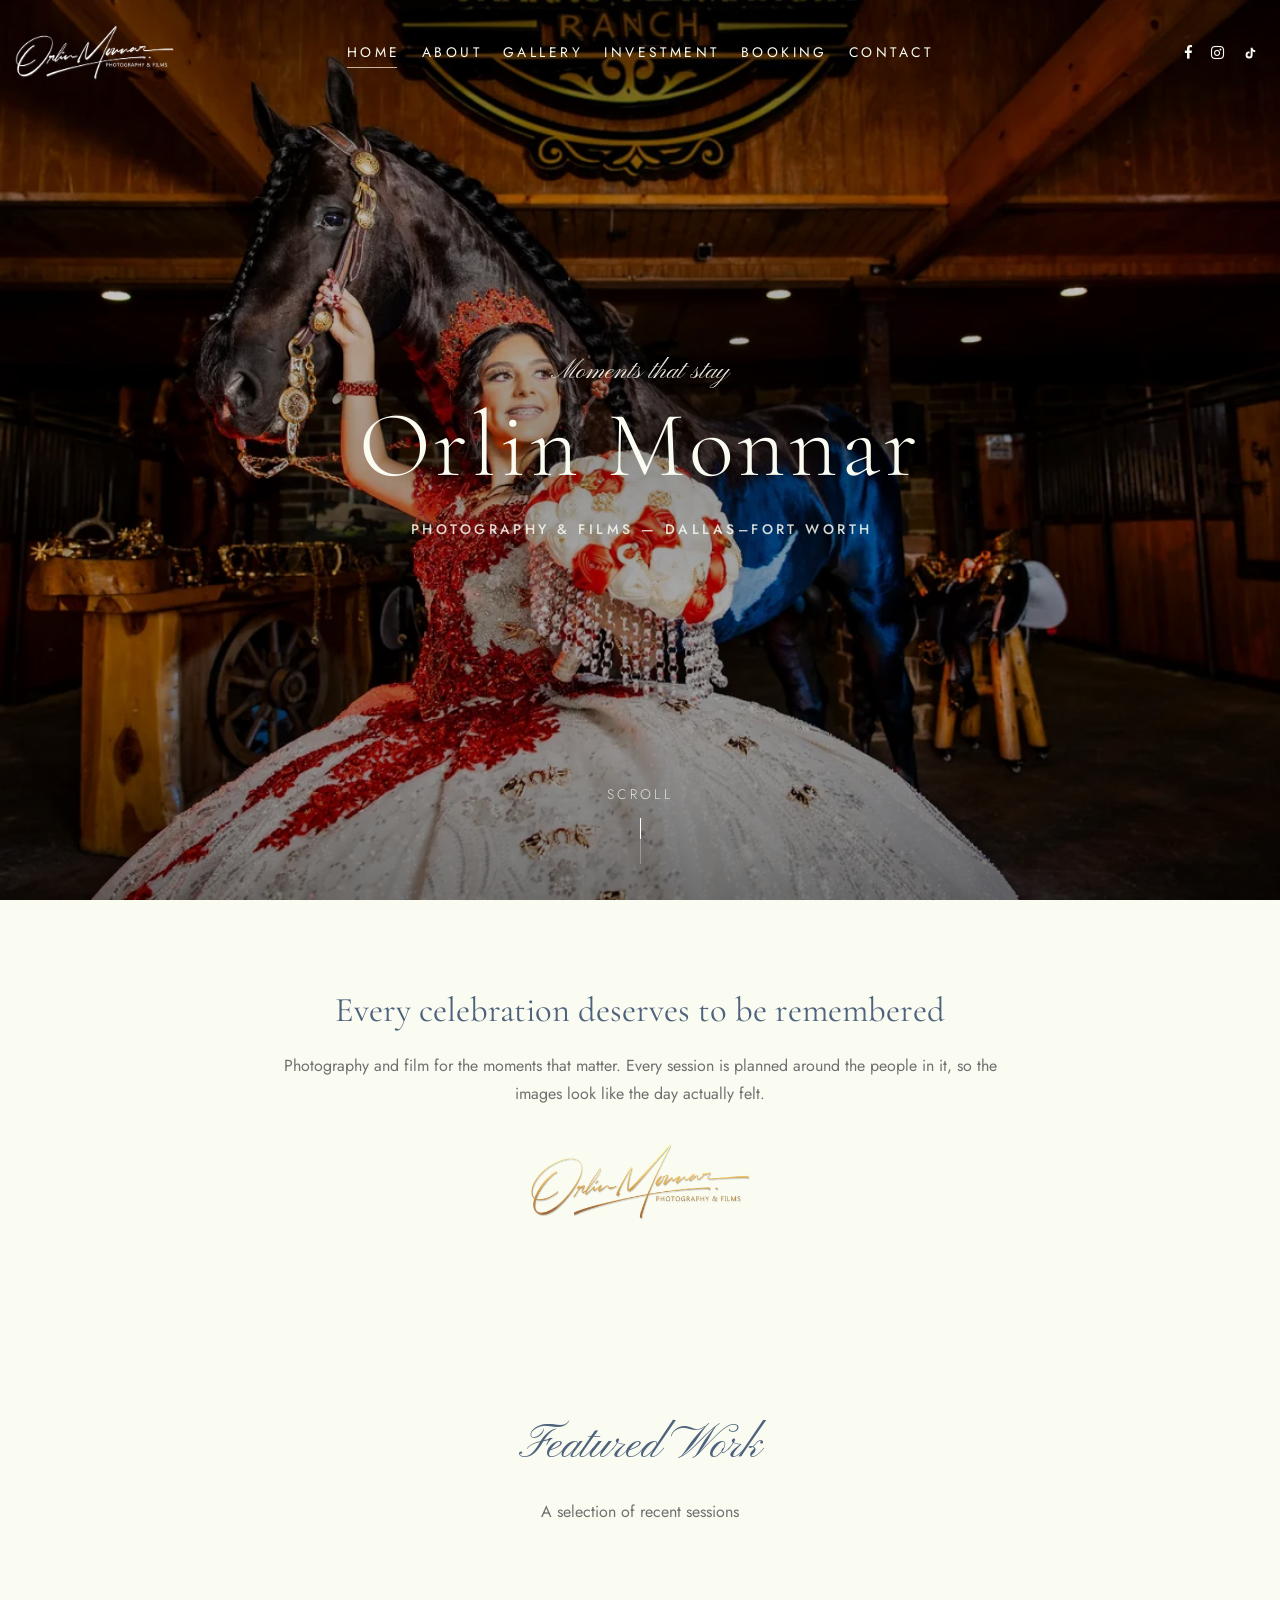
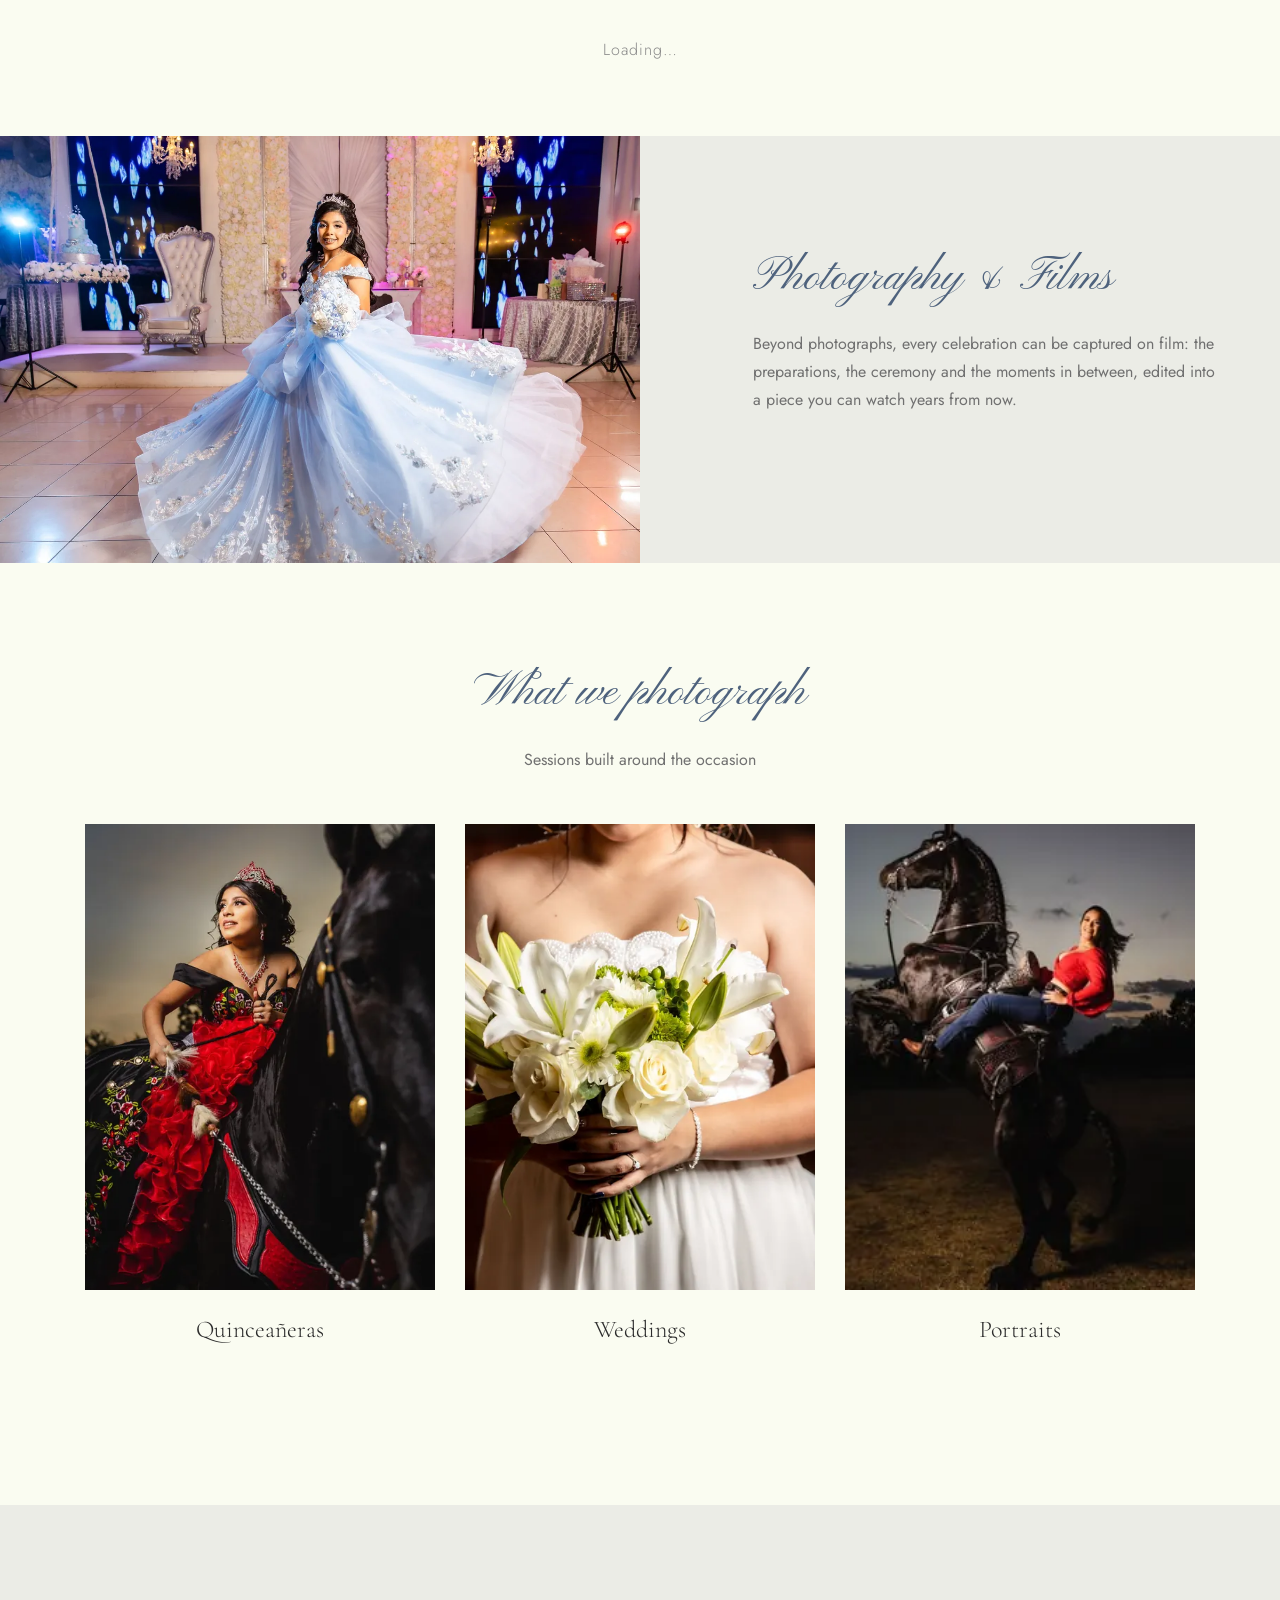
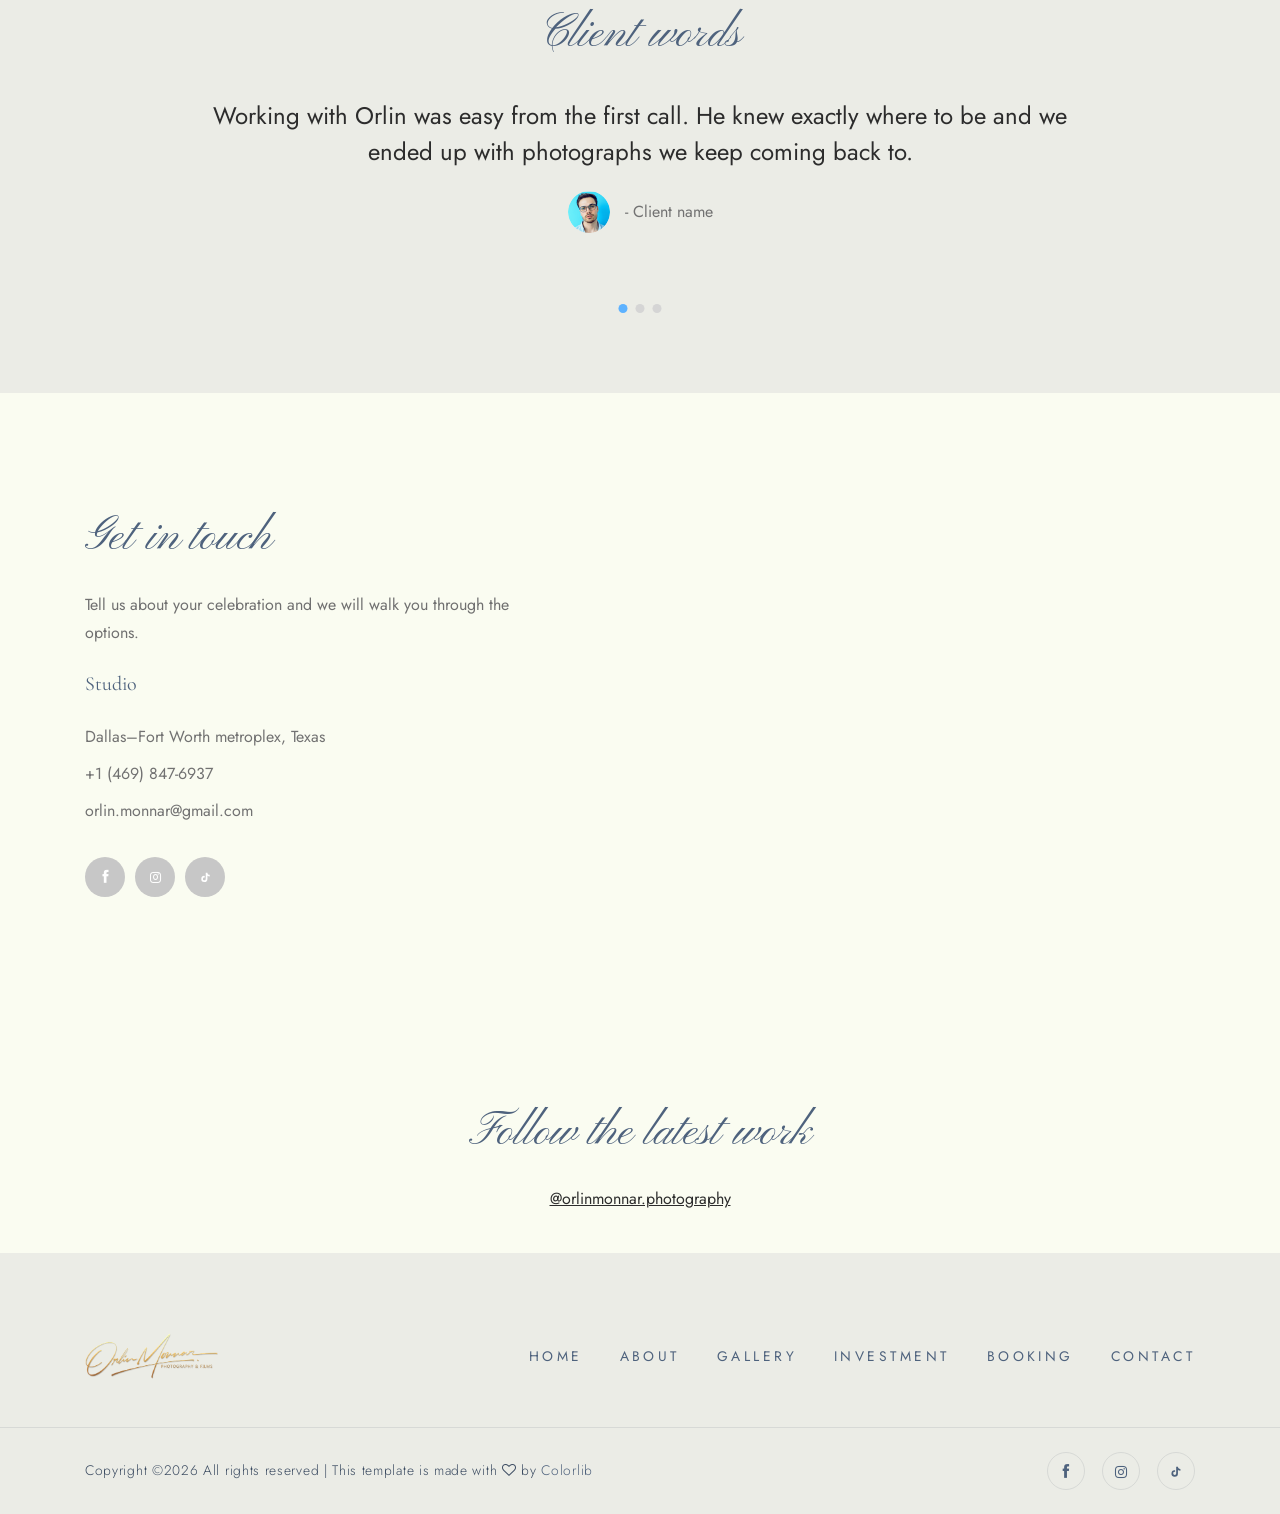
==== commit 53878c92: "feat(landing-hero): rehacer el hero a pantalla completa con fundido y srcset" ====
--- a/index.html
+++ b/index.html
@@ -89,17 +89,63 @@
     <div x-data="homePage" x-init="init()">
 
         <!-- slider_area_start -->
-        <div class="slider_area">
+        <div class="slider_area omp-hero" :class="{ 'omp-hero--ready': heroReady }">
+
+            <!-- Respaldo local, presente en el HTML inicial. Pinta antes de que
+                 responda /api/gallery/featured, así que es el LCP de la página, y
+                 es lo único que se ve si el script falla. Se retira en cuanto la
+                 primera fotografía del carrusel ha cargado. -->
+            <img class="omp-hero__poster"
+                 src="img/provisional/quinceanera-02-medium.webp"
+                 alt=""
+                 width="2500" height="1667"
+                 fetchpriority="high" decoding="async">
+
             <!-- Owl Carousel clona y reubica los slides, así que Alpine no debe
                  gestionar este subárbol: se puebla desde renderHeroSlides()
                  antes de inicializar el plugin. Sin x-cloak, porque x-ignore
                  impide que Alpine llegue a retirarlo. -->
             <div class="slider_active owl-carousel" x-ignore></div>
+
+            <!-- El rótulo no viaja dentro de los slides: la fotografía cambia
+                 debajo y el texto se queda quieto. Al estar fuera de x-ignore,
+                 Alpine sí puede gestionarlo. -->
+            <div class="omp-hero__caption">
+                <p class="omp-script omp-hero__script" x-text="content.heroScript"></p>
+                <h1 class="omp-hero__title" x-text="content.heroTitle"></h1>
+                <p class="omp-eyebrow omp-hero__meta" x-text="content.heroSubtitle"></p>
+            </div>
+
+            <!-- Pie del hero. Fuera de .slider_active para que Owl no lo clone. -->
+            <div class="omp-hero__footer">
+                <a class="omp-hero__scroll" href="#omp-intro">
+                    <span class="omp-hero__scroll-label" x-text="content.heroScrollLabel"></span>
+                    <span class="omp-hero__scroll-line" aria-hidden="true"></span>
+                </a>
+
+                <div class="omp-hero__controls" x-show="heroCount > 1" x-cloak>
+                    <button type="button" class="omp-hero__arrow" @click="heroPrev()"
+                            aria-label="Previous photograph">
+                        <i class="ti-angle-left" aria-hidden="true"></i>
+                    </button>
+
+                    <p class="omp-hero__counter" aria-live="polite">
+                        <span x-text="heroIndex + 1"></span>
+                        <span class="omp-hero__counter-sep" aria-hidden="true">/</span>
+                        <span x-text="heroCount"></span>
+                    </p>
+
+                    <button type="button" class="omp-hero__arrow" @click="heroNext()"
+                            aria-label="Next photograph">
+                        <i class="ti-angle-right" aria-hidden="true"></i>
+                    </button>
+                </div>
+            </div>
         </div>
         <!-- slider_area_end -->
 
         <!-- intro_area_start -->
-        <div class="omp-intro">
+        <div class="omp-intro" id="omp-intro">
             <div class="container">
                 <div class="row justify-content-center">
                     <div class="col-xl-8 col-lg-9">
--- a/css/omp-custom.css
+++ b/css/omp-custom.css
@@ -203,6 +203,21 @@
     --omp-reveal-shift: 24px;
     /* Zoom de las fotografías: apenas perceptible, muy por debajo del 1.2 del template. */
     --omp-zoom-escala: 1.04;
+
+    /* Hero — alto de ventana y ritmo del carrusel */
+    --omp-hero-alto: 100vh;
+    --omp-hero-fundido: 1600ms;
+    --omp-hero-zoom-dur: 14s;
+    --omp-hero-zoom-escala: 1.07;
+}
+
+/* 100vh mide la ventana como si la barra del navegador móvil no existiera, y
+   recorta la composición por abajo. dvh sigue a la barra mientras aparece y se
+   retrae; el @supports deja 100vh como respaldo donde dvh no existe. */
+@supports (height: 100dvh) {
+    :root {
+        --omp-hero-alto: 100dvh;
+    }
 }
 
 /* --------------------------------------------------------------------------
@@ -254,7 +269,7 @@
 
 /* Títulos sobre fotografía: el color lo manda el fondo, no la paleta de marca.
    El azul solo se sostiene sobre fondo claro; aquí el orden se invierte. */
-.slider_area .single_slider .slider_text h3,
+.omp-hero__title,
 .bradcam_area h3 {
     font-family: var(--omp-font-display);
     color: var(--omp-color-titulo-sobre-foto);
@@ -843,66 +858,331 @@
 }
 
 /* --------------------------------------------------------------------------
-   Home
-   -------------------------------------------------------------------------- */
-
-/* El hero ocupa la ventana: la primera impresión es la fotografía. También
-   reserva su altura para que la página no salte al llegar los datos. */
-.slider_area {
+   Home — hero
+
+   La fotografía ocupa la ventana entera: sin marco, sin contenedor y sin
+   borde. Lo demás se apila encima por capas: 1 respaldo, 2 fotografías,
+   3 velo, 4 texto y controles.
+   -------------------------------------------------------------------------- */
+
+.omp-hero {
+    position: relative;
+    height: var(--omp-hero-alto);
+    /* En apaisado de móvil la ventana es muy baja: por debajo de esto el rótulo
+       y el pie se solaparían. */
+    min-height: 520px;
+    overflow: hidden;
     background-color: #111;
 }
 
-.slider_area,
-.slider_area .single_slider {
-    min-height: 100vh;
-    height: 100vh;
-}
-
-/* El velo uniforme del template apaga la fotografía entera. Se sustituye por
-   un degradado que solo sostiene la legibilidad del menú y del pie. */
-.slider_area .single_slider.black_overlay::before {
-    background: linear-gradient(to bottom,
-                rgba(0, 0, 0, 0.45) 0%,
-                rgba(0, 0, 0, 0.12) 25%,
-                rgba(0, 0, 0, 0) 45%,
-                rgba(0, 0, 0, 0.55) 100%);
+/* Respaldo local: pinta antes de que responda la API y se queda si el script
+   falla. Solo se retira cuando hay una fotografía cargada detrás. */
+.omp-hero__poster {
+    position: absolute;
+    top: 0;
+    left: 0;
+    z-index: 1;
+    width: 100%;
+    height: 100%;
+    object-fit: cover;
+    object-position: center;
+    transition: opacity var(--omp-hero-fundido) var(--omp-ease-suave);
+}
+
+.omp-hero--ready .omp-hero__poster {
+    opacity: 0;
+}
+
+/* Owl reparte los slides en una fila y la desplaza con un translate3d en línea.
+   Aquí no hay desplazamiento: se anula la fila y los slides se apilan en el
+   mismo hueco, que es lo que permite fundirlos con opacidad. El plugin sigue
+   llevando el índice, el autoplay y los clones; solo deja de mover nada.
+   Los !important son inevitables: esas dos medidas las escribe Owl en el
+   atributo style. */
+.omp-hero .owl-carousel,
+.omp-hero .owl-stage-outer {
+    position: absolute;
+    top: 0;
+    left: 0;
+    z-index: 2;
+    width: 100%;
+    height: 100%;
+}
+
+.omp-hero .owl-stage {
+    position: relative;
+    width: 100% !important;
+    height: 100%;
+    transform: none !important;
+    transition: none !important;
+}
+
+.omp-hero .owl-item {
+    position: absolute;
+    top: 0;
+    left: 0;
+    width: 100% !important;
+    height: 100%;
+    opacity: 0;
+    transition: opacity var(--omp-hero-fundido) var(--omp-ease-suave);
+}
+
+.omp-hero .owl-item.active {
     opacity: 1;
 }
 
-/* Pie del hero: identidad y servicios en tono discreto, sin botones. */
-.omp-hero-caption {
-    padding-bottom: 90px;
-}
-
-.slider_area .single_slider .omp-hero-caption h3 {
-    font-size: 28px;
-    line-height: 1.3;
-    letter-spacing: 1px;
-    margin-bottom: 6px;
-}
-
-.omp-hero-caption p {
-    color: #fff;
-    font-size: 15px;
-    letter-spacing: 1px;
+.omp-hero__slide,
+.omp-hero__img {
+    width: 100%;
+    height: 100%;
+}
+
+.omp-hero__img {
+    display: block;
+    object-fit: cover;
+    object-position: center;
+}
+
+/* Zoom continuo de la fotografía activa: muy lento y de recorrido muy corto,
+   lo justo para que la imagen no parezca congelada. Al cambiar de slide la
+   clase se va, la animación se descarta y vuelve a empezar en la siguiente. */
+.omp-hero .owl-item.active .omp-hero__img {
+    animation: omp-hero-zoom var(--omp-hero-zoom-dur) var(--omp-ease-suave) forwards;
+}
+
+@keyframes omp-hero-zoom {
+    from { transform: scale(1); }
+    to   { transform: scale(var(--omp-hero-zoom-escala)); }
+}
+
+/* Velo por degradado, no color plano: denso en la banda central donde va el
+   rótulo, en la franja del menú y en el pie, y prácticamente nulo en el resto,
+   que es donde se ve la fotografía. */
+.omp-hero::after {
+    position: absolute;
+    content: "";
+    top: 0;
+    left: 0;
+    z-index: 3;
+    width: 100%;
+    height: 100%;
+    pointer-events: none;
+    background:
+        radial-gradient(ellipse 90% 55% at 50% 48%,
+            rgba(0, 0, 0, 0.42) 0%,
+            rgba(0, 0, 0, 0.22) 45%,
+            rgba(0, 0, 0, 0) 100%),
+        linear-gradient(to bottom,
+            rgba(0, 0, 0, 0.40) 0%,
+            rgba(0, 0, 0, 0.10) 18%,
+            rgba(0, 0, 0, 0) 40%,
+            rgba(0, 0, 0, 0.10) 68%,
+            rgba(0, 0, 0, 0.52) 100%);
+}
+
+/* --- Rótulo -------------------------------------------------------------- */
+
+.omp-hero__caption {
+    position: absolute;
+    top: 50%;
+    left: 0;
+    z-index: 4;
+    width: 100%;
+    padding: 0 var(--omp-space-6);
+    transform: translateY(-50%);
+    text-align: center;
+    color: var(--omp-color-titulo-sobre-foto);
+}
+
+/* Las tres líneas reutilizan las utilidades del sistema: aquí solo se invierte
+   el color y se ajusta la presencia sobre fotografía. */
+.omp-hero__script {
+    margin-bottom: var(--omp-space-2);
+    font-size: var(--omp-fs-500);
+    color: inherit;
+    opacity: 0.92;
+}
+
+/* Único h1 de la página. Sale de la escala tipográfica porque es el bloque más
+   grande del sitio: interpola entre 40 y 104 px. */
+.omp-hero__title {
+    margin-bottom: var(--omp-space-4);
+    font-weight: var(--omp-peso-ligero);
+    font-size: clamp(2.5rem, 1.2rem + 5.8vw, 6.5rem);
+    line-height: var(--omp-lh-apretado);
+    letter-spacing: 0.04em;
+}
+
+.omp-hero__meta {
     margin-bottom: 0;
+    color: inherit;
     opacity: 0.85;
-}
-
-.omp-hero-caption h3,
-.omp-hero-caption p {
-    text-shadow: 0 1px 16px rgba(0, 0, 0, 0.6);
+    /* Con este tracking la línea no cabe en un móvil y parte por el guion de
+       "Dallas–Fort Worth". El reparto equilibrado la corta por la raya, que es
+       la pausa que la frase ya tiene. */
+    text-wrap: balance;
+}
+
+/* --- Pie: invitación a bajar y posición en el carrusel ------------------- */
+
+/* Rejilla de tres columnas: la del centro mantiene centrada la invitación a
+   bajar aunque el indicador de la derecha crezca. */
+.omp-hero__footer {
+    position: absolute;
+    bottom: clamp(20px, 4vh, 44px);
+    left: 0;
+    z-index: 4;
+    display: grid;
+    grid-template-columns: 1fr auto 1fr;
+    align-items: end;
+    width: 100%;
+    padding: 0 clamp(20px, 4vw, 60px);
+    color: var(--omp-color-titulo-sobre-foto);
+}
+
+.omp-hero__scroll {
+    grid-column: 2;
+    display: inline-block;
+    color: inherit;
+    text-align: center;
+    text-decoration: none;
+}
+
+.omp-hero__scroll:hover,
+.omp-hero__scroll:focus {
+    color: inherit;
+    text-decoration: none;
+}
+
+.omp-hero__scroll-label {
+    display: block;
+    font-family: var(--omp-font-ui);
+    font-size: var(--omp-fs-100);
+    text-transform: uppercase;
+    letter-spacing: var(--omp-track-rotulo);
+    opacity: 0.8;
+}
+
+/* Un filete vertical con un trazo que lo recorre: la señal más callada posible
+   para decir que hay página debajo. */
+.omp-hero__scroll-line {
+    position: relative;
+    display: block;
+    width: 1px;
+    height: 46px;
+    margin: var(--omp-space-3) auto 0;
+    overflow: hidden;
+    background-color: rgba(255, 255, 255, 0.28);
+}
+
+.omp-hero__scroll-line::after {
+    position: absolute;
+    content: "";
+    top: 0;
+    left: 0;
+    width: 100%;
+    height: 45%;
+    background-color: #fff;
+    animation: omp-hero-scroll 2.6s var(--omp-ease-suave) infinite;
+}
+
+@keyframes omp-hero-scroll {
+    0%        { transform: translateY(-105%); }
+    55%, 100% { transform: translateY(225%); }
+}
+
+.omp-hero__controls {
+    grid-column: 3;
+    justify-self: end;
+    display: flex;
+    align-items: center;
+    gap: var(--omp-space-2);
+    /* Compensa el acolchado de la última flecha para que el bloque quede a ras
+       del margen de la página, no del área de clic. */
+    margin-right: calc(var(--omp-space-2) * -1);
+}
+
+/* Solo el trazo de la flecha, igual que en el resto de carruseles. El acolchado
+   no se ve: solo agranda el área de clic, que el glifo mide 14 px. */
+.omp-hero__arrow {
+    padding: var(--omp-space-2);
+    border: 0;
+    background: none;
+    color: inherit;
+    font-size: 18px;
+    line-height: 1;
+    opacity: 0.65;
+    transition: opacity var(--omp-dur-enlace) var(--omp-ease-suave);
+}
+
+.omp-hero__arrow:hover,
+.omp-hero__arrow:focus-visible {
+    opacity: 1;
+}
+
+/* Cifras tabulares: sin ellas el indicador se desplaza al pasar de "1" a "4". */
+.omp-hero__counter {
+    margin-bottom: 0;
+    font-family: var(--omp-font-ui);
+    font-size: var(--omp-fs-100);
+    font-weight: var(--omp-peso-ligero);
+    letter-spacing: var(--omp-track-ui);
+    font-variant-numeric: tabular-nums;
+    color: inherit;
+}
+
+.omp-hero__counter-sep {
+    margin: 0 var(--omp-space-2);
+    opacity: 0.5;
 }
 
 @media (max-width: 767px) {
-    .omp-hero-caption {
-        padding-bottom: 60px;
-    }
-
-    .slider_area .single_slider .omp-hero-caption h3 {
-        font-size: 22px;
-    }
-}
+    /* Sin sitio para la columna vacía: la invitación a bajar se alinea a la
+       izquierda y el indicador queda enfrente. Las flechas desaparecen, que en
+       táctil el gesto es el deslizamiento. */
+    .omp-hero__footer {
+        grid-template-columns: 1fr auto;
+        padding: 0 var(--omp-space-5);
+    }
+
+    .omp-hero__scroll {
+        grid-column: 1;
+        justify-self: start;
+        text-align: left;
+    }
+
+    .omp-hero__scroll-line {
+        margin-left: 0;
+        height: 34px;
+    }
+
+    .omp-hero__controls {
+        grid-column: 2;
+    }
+
+    .omp-hero__arrow {
+        display: none;
+    }
+}
+
+/* motion.js no llega hasta aquí: el hero se mueve solo, así que respeta la
+   preferencia por su cuenta. El fundido no se anula del todo, se acorta: sin
+   él el cambio de fotografía sería un corte seco. */
+@media (prefers-reduced-motion: reduce) {
+    .omp-hero__poster,
+    .omp-hero .owl-item {
+        transition-duration: 1ms;
+    }
+
+    .omp-hero .owl-item.active .omp-hero__img,
+    .omp-hero__scroll-line::after {
+        animation: none;
+    }
+}
+
+/* --------------------------------------------------------------------------
+   Home — presentación
+   -------------------------------------------------------------------------- */
 
 /* Mismo aire que el photography_skill_area del template, al que sustituye. */
 .omp-intro {
@@ -948,28 +1228,6 @@
     background: transparent;
     border: none;
     color: #fff;
-}
-
-/* Puntos del hero: marcas mínimas sobre la fotografía. */
-.slider_area .owl-dots {
-    position: absolute;
-    right: 30px;
-    bottom: 40px;
-    display: flex;
-}
-
-.slider_area .owl-dots .owl-dot span {
-    width: 6px;
-    height: 6px;
-    margin: 0 4px;
-    display: block;
-    border-radius: 50%;
-    background: rgba(255, 255, 255, 0.45);
-    transition: background 0.3s ease;
-}
-
-.slider_area .owl-dots .owl-dot.active span {
-    background: #fff;
 }
 
 /* --------------------------------------------------------------------------
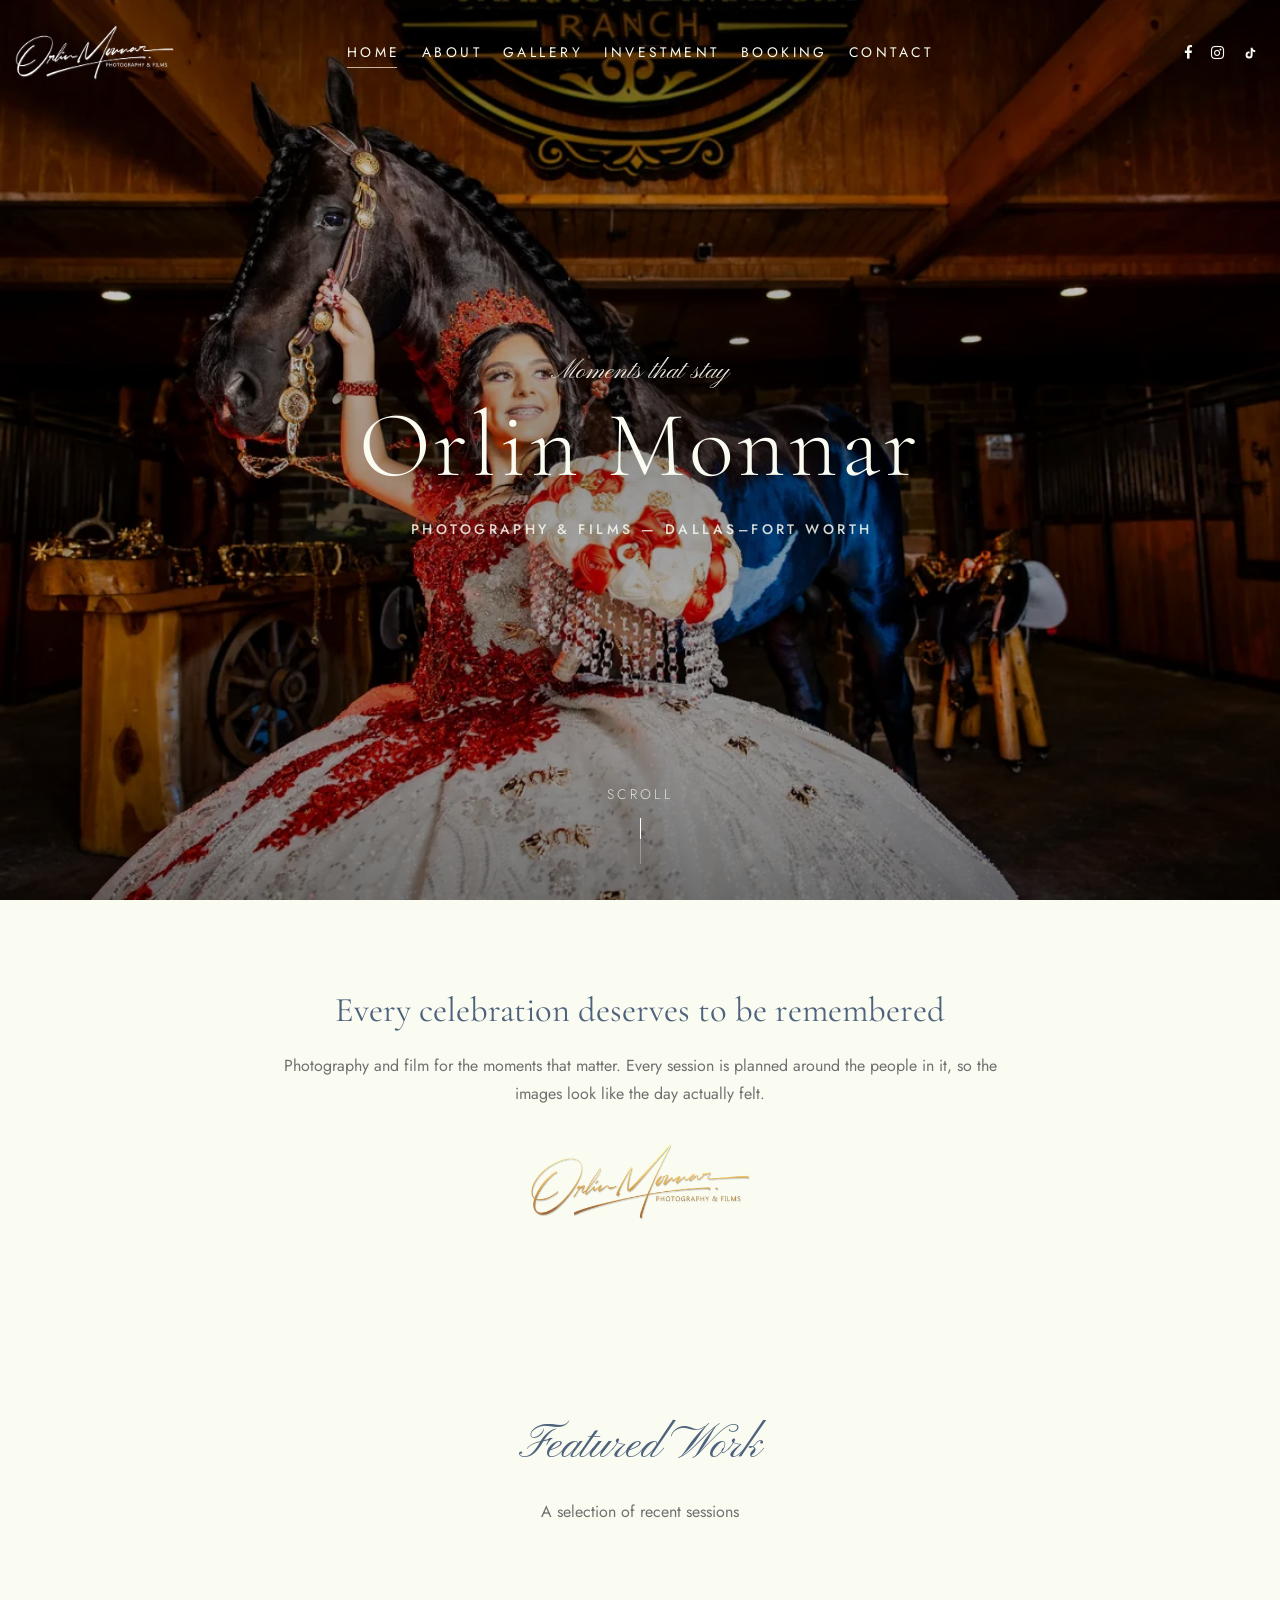
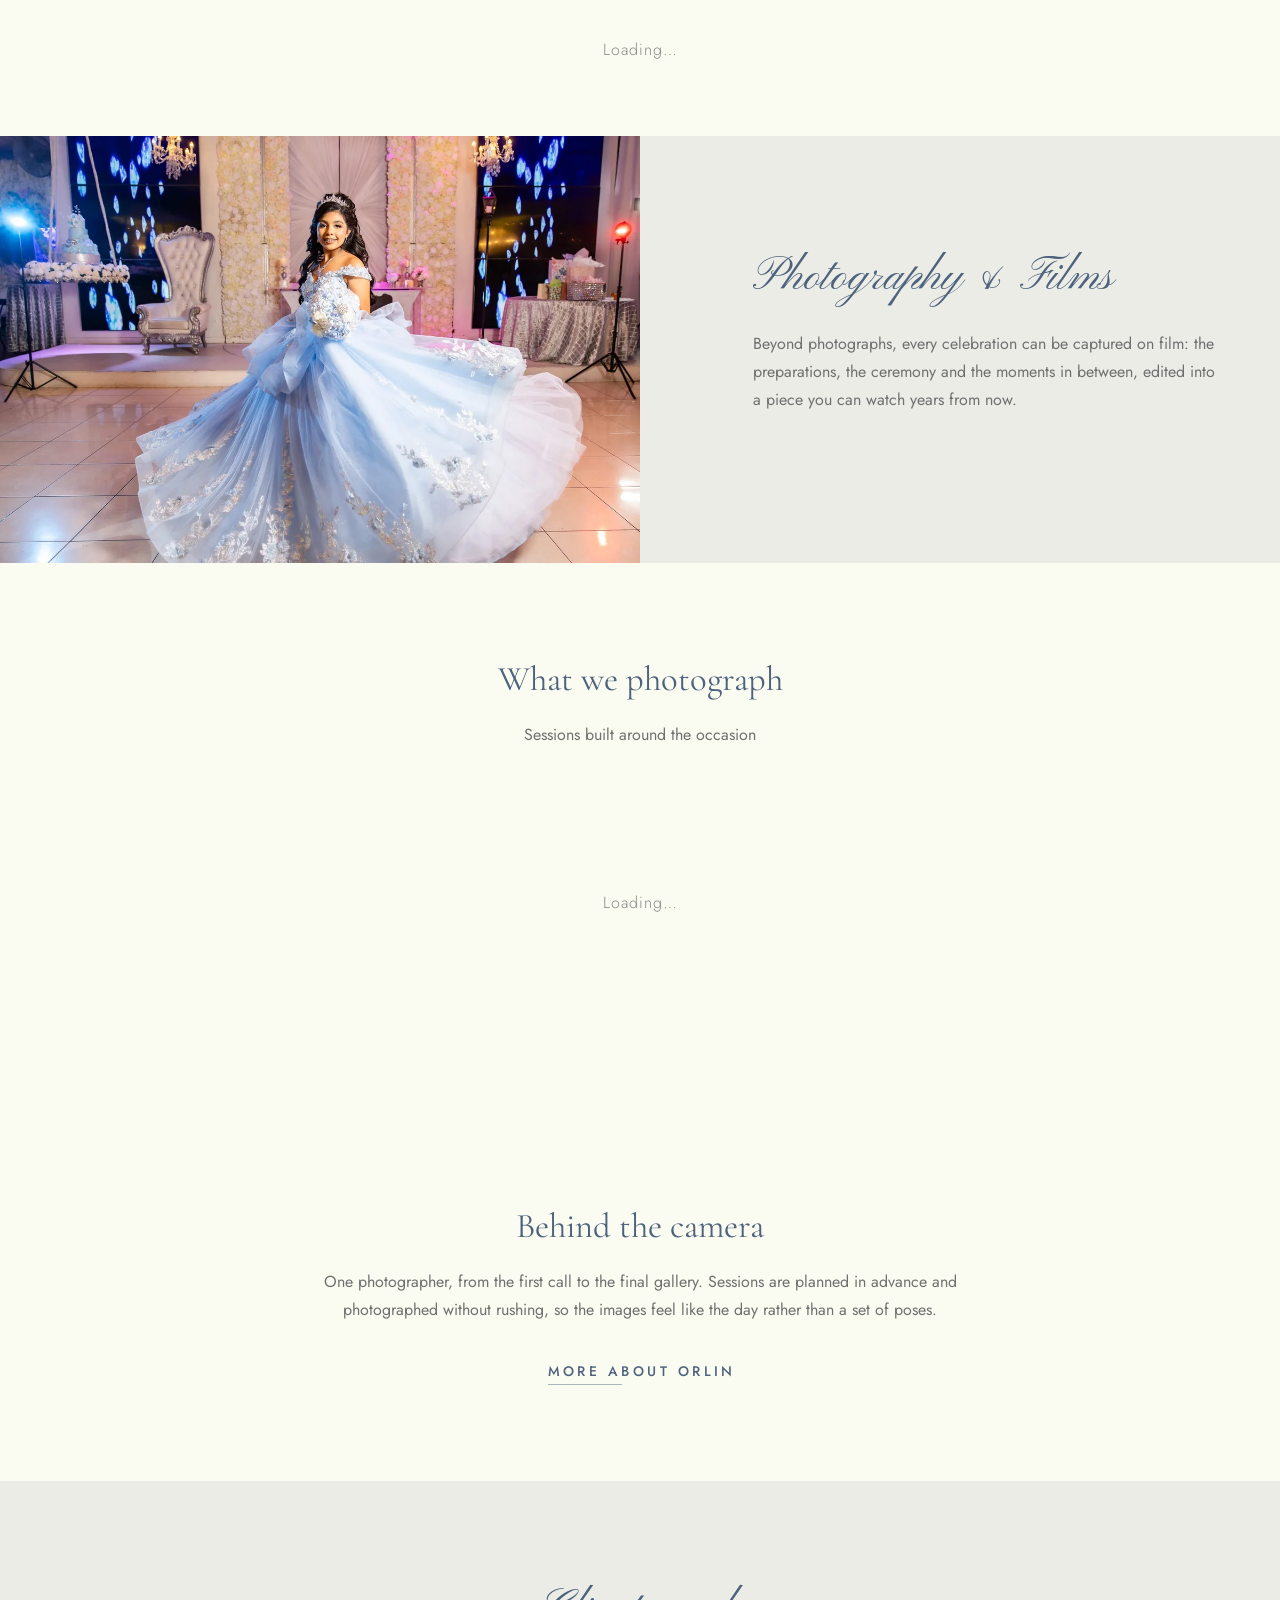
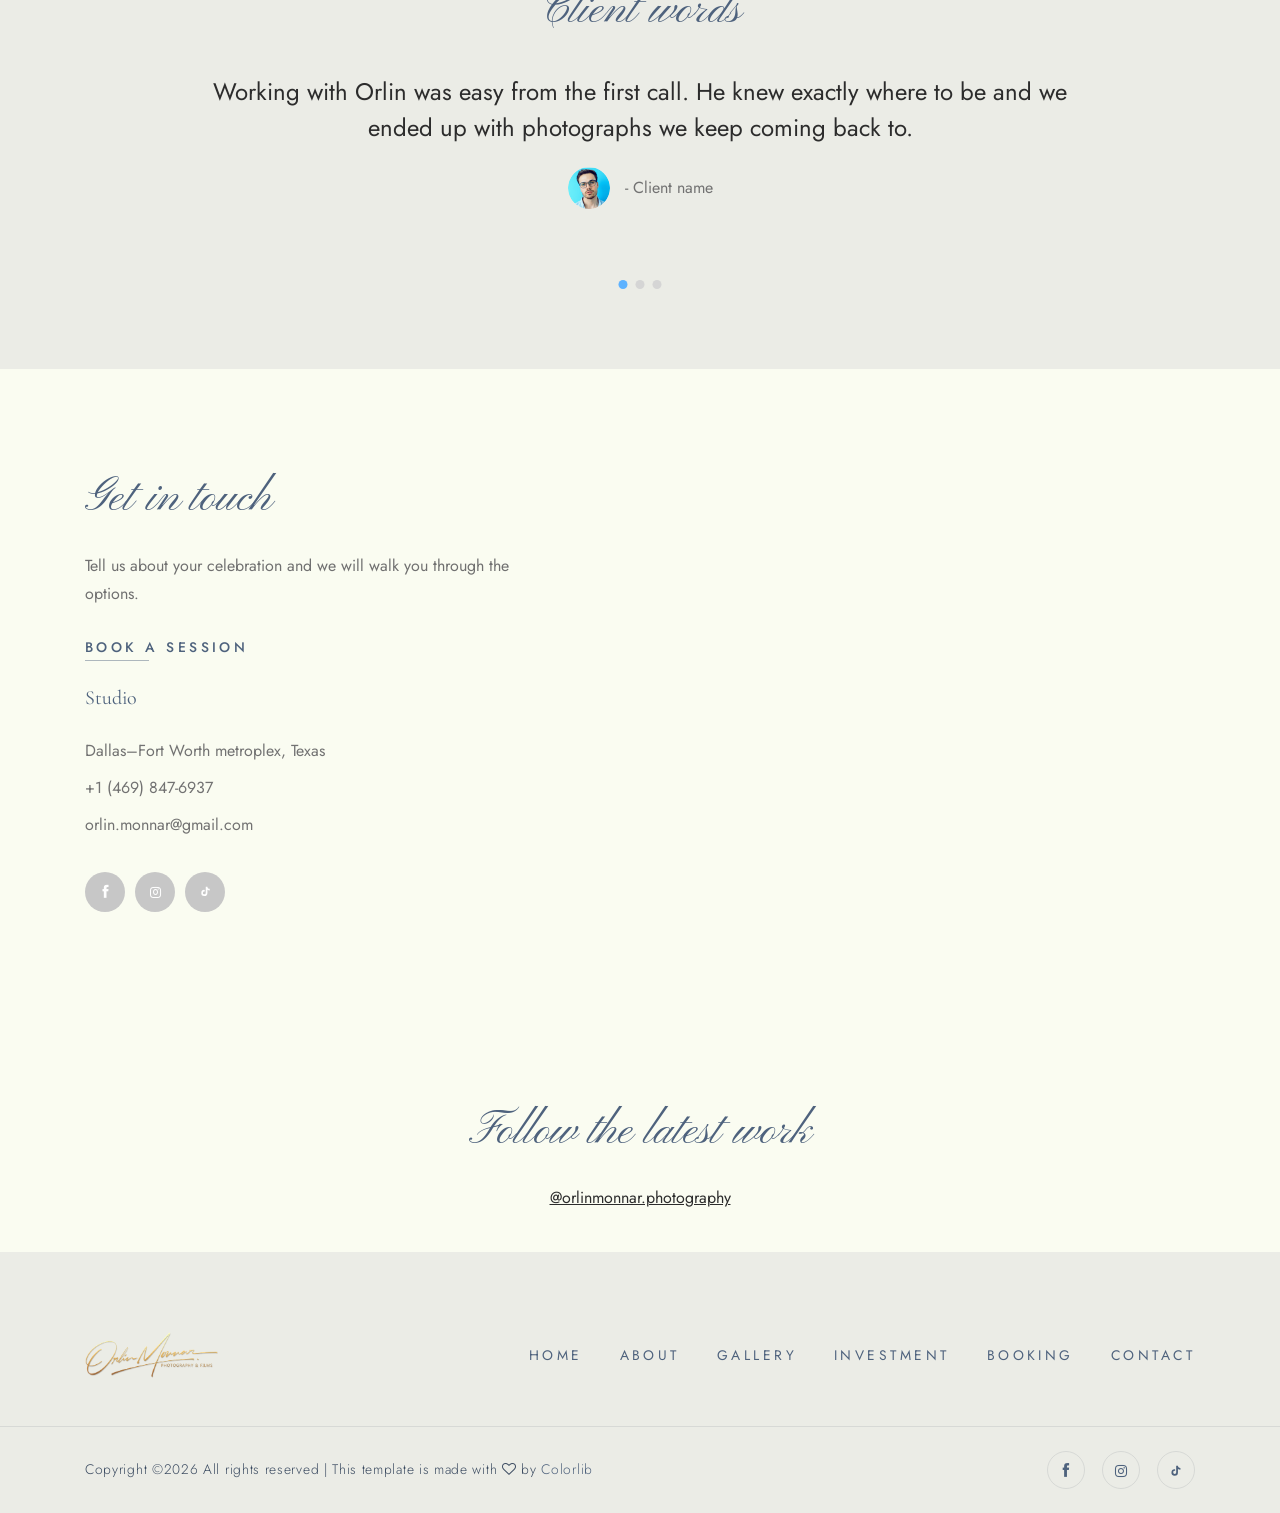
==== commit 660a920b: "feat(home): rehacer las categorías como bloques a sangre completa desde la API" ====
--- a/index.html
+++ b/index.html
@@ -177,6 +177,10 @@
             </div>
 
             <p class="omp-state" x-show="loading" x-text="states.loading"></p>
+            <!-- La API respondió y no hay fotografías publicadas: se dice, no se
+                 rellena con imágenes provisionales. -->
+            <p class="omp-state" x-show="!loading && !photos.length"
+               x-text="states.emptyGallery" x-cloak></p>
 
             <div class="container-fluid p-0">
                 <div class="row no-gutters" id="featured-grid" x-cloak>
@@ -231,77 +235,107 @@
         </div>
         <!-- films_area_end -->
 
-        <!-- services_area_start -->
-        <div class="team_area">
+        <!-- categories_area_start -->
+        <!-- Bloques a sangre completa, uno debajo de otro: la fotografía de
+             portada es el objeto y el rótulo se apoya encima. El lado del texto
+             alterna por posición para dar ritmo a la secuencia. -->
+        <div class="omp-categories">
             <div class="container">
                 <div class="row justify-content-center">
-                    <div class="col-xl-7 col-lg-7">
-                        <div class="section_title text-center mb-50">
-                            <h3 x-text="content.servicesTitle"></h3>
-                            <p x-text="content.servicesSubtitle"></p>
-                        </div>
-                    </div>
-                </div>
-
-                <!-- TODO: enlazar cada tarjeta a su categoría real de la galería
-                     cuando existan los slugs (L5), en lugar de a gallery.html. -->
-                <!-- .border_bottom es el contenedor bajo el que el template anida
-                     todo el CSS de single_team; su línea se anula en omp-custom.css. -->
-                <div class="border_bottom">
-                <div class="row">
-                    <div class="col-xl-4 col-lg-4 col-md-6">
-                        <div class="single_team">
-                            <a href="gallery.html">
-                                <div class="team_thumb omp-photo">
-                                    <img src="img/provisional/quinceanera-07-medium.webp"
-                                         srcset="img/provisional/quinceanera-07-thumb.webp 500w,
-                                                 img/provisional/quinceanera-07-medium.webp 1200w"
-                                         sizes="(max-width: 767px) 100vw, 33vw"
-                                         alt="Quinceañera session" loading="lazy">
+                    <div class="col-xl-7 col-lg-8">
+                        <!-- .omp-heading-long deja el título en Cormorant: el
+                             registro script queda reservado a los bloques. -->
+                        <div class="section_title text-center omp-heading-long omp-categories__intro"
+                             data-omp-reveal="up">
+                            <h3 x-text="content.categoriesTitle"></h3>
+                            <p x-text="content.categoriesSubtitle"></p>
+                        </div>
+                    </div>
+                </div>
+            </div>
+
+            <p class="omp-state" x-show="categoriesLoading" x-text="states.loading"></p>
+            <p class="omp-state" x-show="!categoriesLoading && !categories.length"
+               x-text="states.emptyCategories" x-cloak></p>
+            <p class="omp-state omp-state--error" x-show="categoriesNotice"
+               x-text="categoriesNotice" x-cloak></p>
+
+            <div x-cloak>
+                <template x-for="(category, index) in categories" :key="category.id">
+                    <article class="omp-category"
+                             :class="{ 'omp-category--flip': index % 2 === 1 }">
+                        <!-- Sin href durante el respaldo: Alpine retira el atributo
+                             con null y el bloque deja de ser navegable, porque el
+                             detalle no tiene respaldo al que caer. -->
+                        <a class="omp-category__link" :href="albumHref(category)">
+                            <!-- .omp-zoom recorta y mueve solo la imagen; el marco
+                                 se queda quieto. La aparición es un fundido: un
+                                 desplazamiento a sangre completa abriría barra
+                                 horizontal. -->
+                            <div class="omp-category__photo omp-zoom"
+                                 :class="{ 'omp-category__photo--empty': !category.coverPhoto }"
+                                 data-omp-reveal>
+                                <!-- coverPhoto es null cuando la categoría no tiene
+                                     fotografías activas; entonces photoCount vale 0. -->
+                                <template x-if="category.coverPhoto">
+                                    <img :src="thumb(category.coverPhoto)"
+                                         :srcset="srcset(category.coverPhoto)"
+                                         sizes="100vw"
+                                         :alt="alt(category.coverPhoto)"
+                                         loading="lazy" decoding="async">
+                                </template>
+                            </div>
+
+                            <!-- El rótulo se centra con flex y no con translate:
+                                 data-omp-reveal escribe transform y anularía el
+                                 centrado a mitad de la animación. -->
+                            <div class="omp-category__caption">
+                                <div class="omp-category__text"
+                                     data-omp-reveal="up" data-omp-reveal-delay="140">
+                                    <p class="omp-script omp-category__script"
+                                       x-text="content.categoriesScript"></p>
+                                    <h3 class="omp-category__name" x-text="category.name"></h3>
+                                    <p class="omp-category__description"
+                                       x-show="category.description"
+                                       x-text="category.description"></p>
+                                    <p class="omp-category__meta">
+                                        <span class="omp-eyebrow omp-link-quiet"
+                                              x-text="content.categoriesCta"></span>
+                                        <span class="omp-category__count"
+                                              x-text="photoCountLabel(category)"></span>
+                                    </p>
                                 </div>
-                            </a>
-                            <div class="team_info text-center">
-                                <h3>Quinceañeras</h3>
-                            </div>
-                        </div>
-                    </div>
-                    <div class="col-xl-4 col-lg-4 col-md-6">
-                        <div class="single_team">
-                            <a href="gallery.html">
-                                <div class="team_thumb omp-photo">
-                                    <img src="img/provisional/wedding-03-medium.webp"
-                                         srcset="img/provisional/wedding-03-thumb.webp 500w,
-                                                 img/provisional/wedding-03-medium.webp 1200w"
-                                         sizes="(max-width: 767px) 100vw, 33vw"
-                                         alt="Wedding session" loading="lazy">
-                                </div>
-                            </a>
-                            <div class="team_info text-center">
-                                <h3>Weddings</h3>
-                            </div>
-                        </div>
-                    </div>
-                    <div class="col-xl-4 col-lg-4 col-md-6">
-                        <div class="single_team">
-                            <a href="gallery.html">
-                                <div class="team_thumb omp-photo">
-                                    <img src="img/provisional/portrait-01-medium.webp"
-                                         srcset="img/provisional/portrait-01-thumb.webp 500w,
-                                                 img/provisional/portrait-01-medium.webp 1200w"
-                                         sizes="(max-width: 767px) 100vw, 33vw"
-                                         alt="Portrait session" loading="lazy">
-                                </div>
-                            </a>
-                            <div class="team_info text-center">
-                                <h3>Portraits</h3>
-                            </div>
-                        </div>
-                    </div>
-                </div>
-                </div>
-            </div>
-        </div>
-        <!-- services_area_end -->
+                            </div>
+                        </a>
+                    </article>
+                </template>
+            </div>
+        </div>
+        <!-- categories_area_end -->
+
+        <!-- about_note_start -->
+        <div class="omp-about-note">
+            <div class="container">
+                <div class="row justify-content-center">
+                    <div class="col-xl-7 col-lg-8">
+                        <div class="section_title text-center omp-heading-long"
+                             data-omp-reveal="up">
+                            <h3 x-text="content.aboutNoteTitle"></h3>
+                            <p x-text="content.aboutNoteText"></p>
+                        </div>
+                        <!-- El enlace vive fuera de .section_title: su regla
+                             `.section_title p a` impone subrayado y color propios
+                             y ganaría por especificidad a .omp-link-quiet. -->
+                        <p class="text-center omp-about-note__action"
+                           data-omp-reveal="up" data-omp-reveal-delay="140">
+                            <a class="omp-eyebrow omp-link-quiet" href="about.html"
+                               x-text="content.aboutNoteCta"></a>
+                        </p>
+                    </div>
+                </div>
+            </div>
+        </div>
+        <!-- about_note_end -->
 
         <!-- testimonial_area_start -->
         <div class="testimonial_area">
@@ -364,6 +398,15 @@
                                 <h3 x-text="content.contactTitle"></h3>
                                 <p x-text="content.contactText"></p>
                             </div>
+                            <!-- Cierre de la página: la llamada a la reserva vive aquí,
+                                 donde el visitante ya está mirando cómo ponerse en
+                                 contacto, en lugar de en una sección propia. Fuera de
+                                 .section_title, cuya regla `.section_title p a` impone
+                                 color y subrayado y ganaría por especificidad. -->
+                            <p class="omp-contact-action">
+                                <a class="omp-eyebrow omp-link-quiet" href="booking.html"
+                                   x-text="content.contactCta"></a>
+                            </p>
                             <div class="address_info">
                                 <h4>Studio</h4>
                                 <ul class="Address">
--- a/css/omp-custom.css
+++ b/css/omp-custom.css
@@ -270,6 +270,7 @@
 /* Títulos sobre fotografía: el color lo manda el fondo, no la paleta de marca.
    El azul solo se sostiene sobre fondo claro; aquí el orden se invierte. */
 .omp-hero__title,
+.omp-category__name,
 .bradcam_area h3 {
     font-family: var(--omp-font-display);
     color: var(--omp-color-titulo-sobre-foto);
@@ -374,9 +375,11 @@
    Utilidades tipográficas
    -------------------------------------------------------------------------- */
 
-/* Registro script. Máximo tres apariciones por página y frases cortas: es un
-   acento, no un cuerpo de texto. Nunca en mayúsculas ni con tracking, que es
-   donde una script se vuelve ilegible. */
+/* Registro script. Un solo uso por pantalla y frases cortas: es un acento, no
+   un cuerpo de texto. El límite es visual, no por documento: los bloques de
+   categoría lo repiten porque cada uno ocupa una pantalla entera y nunca se
+   ven dos a la vez. Nunca en mayúsculas ni con tracking, que es donde una
+   script se vuelve ilegible. */
 .omp-script {
     font-family: var(--omp-font-script);
     font-weight: var(--omp-peso-normal);
@@ -401,6 +404,58 @@
        que el bloque quede alineado a la izquierda con el resto. */
     margin-right: calc(var(--omp-track-rotulo) * -1);
     color: var(--omp-color-titulo);
+}
+
+/* Enlace en el registro del sistema: un rótulo en versalitas sobre un filete
+   que se completa al pasar el cursor. Es lo que sustituye a los botones del
+   template, que esta hoja no usa en ninguna página. Se combina con
+   .omp-eyebrow, que ya pone la caja alta, el cuerpo y el tracking. */
+.omp-link-quiet {
+    position: relative;
+    padding-bottom: var(--omp-space-1);
+    color: var(--omp-color-titulo);
+    text-decoration: none;
+}
+
+.omp-link-quiet::after {
+    position: absolute;
+    content: "";
+    left: 0;
+    bottom: 0;
+    /* El tracking deja un hueco tras la última letra: el filete se recorta esa
+       misma medida para no sobresalir del rótulo. */
+    right: var(--omp-track-rotulo);
+    height: 1px;
+    background-color: currentColor;
+    opacity: 0.45;
+    transform: scaleX(0.4);
+    transform-origin: left center;
+    transition: transform var(--omp-dur-enlace) var(--omp-ease-suave),
+                opacity var(--omp-dur-enlace) var(--omp-ease-suave);
+}
+
+/* El filete responde también cuando el puntero o el foco están en el enlace
+   que envuelve al rótulo, no solo sobre el rótulo mismo. */
+a.omp-link-quiet:hover::after,
+a.omp-link-quiet:focus-visible::after,
+a:hover .omp-link-quiet::after,
+a:focus-visible .omp-link-quiet::after {
+    transform: scaleX(1);
+    opacity: 1;
+}
+
+/* En táctil no hay :hover: el filete nace completo o nunca se vería entero. */
+@media (hover: none) {
+    .omp-link-quiet::after {
+        transform: scaleX(1);
+        opacity: 0.7;
+    }
+}
+
+@media (prefers-reduced-motion: reduce) {
+    .omp-link-quiet::after {
+        transition: none;
+    }
 }
 
 /* --------------------------------------------------------------------------
@@ -1200,6 +1255,272 @@
 }
 
 /* --------------------------------------------------------------------------
+   Home — categorías a sangre completa
+
+   Una fotografía por categoría, del ancho de la ventana, con el rótulo encima
+   y el lado del texto alternando. Sin tarjeta, sin sombra y sin radio: lo
+   único que separa un bloque del siguiente es el aire.
+   -------------------------------------------------------------------------- */
+
+.omp-categories {
+    padding: var(--omp-space-11) 0 var(--omp-space-12);
+}
+
+.omp-categories__intro {
+    margin-bottom: var(--omp-space-10);
+}
+
+.omp-category {
+    position: relative;
+    /* Recorta el 2% que la aparición "scale" añade a lo que haya dentro: a
+       ancho completo, ese sobrante abriría barra horizontal en el documento. */
+    overflow: hidden;
+}
+
+.omp-category + .omp-category {
+    margin-top: var(--omp-space-12);
+}
+
+/* El enlace envuelve fotografía y rótulo: toda la pieza es el área de clic. */
+.omp-category__link {
+    display: block;
+    color: inherit;
+}
+
+.omp-category__link:hover,
+.omp-category__link:focus {
+    color: inherit;
+    text-decoration: none;
+}
+
+/* Apaisada y dominante. El tope en vh evita que en un monitor muy ancho el
+   bloque crezca por encima de lo que cabe de una mirada.
+
+   El ancho tiene que ser explícito. Con width: auto, aspect-ratio y max-height
+   a la vez, el motor resuelve el ancho a partir de la altura ya recortada
+   (738 × 16/9 = 1312 px en una ventana de 1440) y el bloque deja de llegar a
+   los bordes. Fijado el ancho, el ratio solo decide la altura y max-height la
+   recorta, que es lo que se buscaba. */
+.omp-category__photo {
+    position: relative;
+    width: 100%;
+    aspect-ratio: 16 / 9;
+    max-height: 82vh;
+}
+
+.omp-category__photo img {
+    display: block;
+    width: 100%;
+    height: 100%;
+    object-fit: cover;
+    object-position: center;
+}
+
+/* Categoría sin fotografías activas (coverPhoto null): fondo de marca en vez
+   de una fotografía que no existe. El azul profundo sostiene el rótulo hueso;
+   .omp-cover-empty, que es gris claro, aquí lo dejaría ilegible. */
+.omp-category__photo--empty {
+    background-color: var(--omp-azul-profundo);
+}
+
+/* Velo direccional: denso del lado del rótulo y nulo del contrario, que es
+   donde se ve la fotografía. Va sobre el marco y no sobre la imagen, así que
+   el zoom del cursor no lo arrastra.
+
+   Las paradas no son decorativas. La portada la elige el cliente desde el
+   panel y puede venir muy clara: con este reparto el rótulo mantiene 4.7:1
+   sobre la más clara de las provisionales, y sobre una oscura la fotografía no
+   se apaga, porque el velo ya es nulo al 80% del ancho. */
+.omp-category__photo::after {
+    position: absolute;
+    content: "";
+    top: 0;
+    left: 0;
+    z-index: 1;
+    width: 100%;
+    height: 100%;
+    pointer-events: none;
+    background: linear-gradient(to right,
+        rgba(0, 0, 0, 0.82) 0%,
+        rgba(0, 0, 0, 0.74) 30%,
+        rgba(0, 0, 0, 0.34) 56%,
+        rgba(0, 0, 0, 0) 80%);
+}
+
+.omp-category--flip .omp-category__photo::after {
+    background: linear-gradient(to left,
+        rgba(0, 0, 0, 0.82) 0%,
+        rgba(0, 0, 0, 0.74) 30%,
+        rgba(0, 0, 0, 0.34) 56%,
+        rgba(0, 0, 0, 0) 80%);
+}
+
+/* Centrado por flex y no por translate: data-omp-reveal escribe transform en
+   el elemento que anima, y un translateY(-50%) de centrado se perdería en
+   cuanto la aparición lo sustituyera por `none`. */
+.omp-category__caption {
+    position: absolute;
+    top: 0;
+    left: 0;
+    z-index: 2;
+    display: flex;
+    flex-direction: column;
+    justify-content: center;
+    align-items: flex-start;
+    width: 100%;
+    height: 100%;
+    padding: var(--omp-space-8) clamp(24px, 6vw, 110px);
+    text-align: left;
+    color: var(--omp-color-titulo-sobre-foto);
+}
+
+.omp-category--flip .omp-category__caption {
+    align-items: flex-end;
+    text-align: right;
+}
+
+.omp-category__text {
+    max-width: min(46ch, 100%);
+}
+
+.omp-category__script {
+    margin-bottom: var(--omp-space-2);
+    font-size: var(--omp-fs-500);
+    color: inherit;
+    opacity: 0.92;
+}
+
+/* El nombre es la pieza tipográfica grande del bloque: mismo peso y tracking
+   que el hero, un escalón por debajo en tamaño. */
+.omp-category__name {
+    margin-bottom: var(--omp-space-4);
+    font-size: var(--omp-fs-800);
+    font-weight: var(--omp-peso-ligero);
+    line-height: var(--omp-lh-apretado);
+    letter-spacing: 0.04em;
+    color: inherit;
+}
+
+/* La descripción la escribe el panel y puede no existir: x-show retira el
+   párrafo entero antes que dejar un hueco. */
+.omp-category__description {
+    margin-bottom: var(--omp-space-5);
+    color: inherit;
+    opacity: 0.88;
+}
+
+.omp-category__meta {
+    display: flex;
+    align-items: baseline;
+    gap: var(--omp-space-5);
+    margin-bottom: 0;
+    color: inherit;
+}
+
+.omp-category--flip .omp-category__meta {
+    justify-content: flex-end;
+}
+
+/* Sobre fotografía manda el claro: las dos utilidades traen el azul de marca
+   y aquí heredan el color del rótulo. */
+.omp-category__caption .omp-link-quiet {
+    color: inherit;
+}
+
+.omp-category--flip .omp-link-quiet::after {
+    transform-origin: right center;
+}
+
+.omp-category__count {
+    font-family: var(--omp-font-ui);
+    font-size: var(--omp-fs-100);
+    font-weight: var(--omp-peso-ligero);
+    letter-spacing: var(--omp-track-ui);
+    color: inherit;
+    opacity: 0.7;
+}
+
+@media (max-width: 767px) {
+    .omp-categories {
+        padding: var(--omp-space-9) 0 var(--omp-space-10);
+    }
+
+    .omp-categories__intro {
+        margin-bottom: var(--omp-space-8);
+    }
+
+    .omp-category + .omp-category {
+        margin-top: var(--omp-space-9);
+    }
+
+    /* Vertical: a lo ancho de un teléfono, un 16/9 deja una franja sin sitio
+       para el rótulo. */
+    .omp-category__photo {
+        aspect-ratio: 4 / 5;
+        max-height: none;
+    }
+
+    /* Sin columna que ceder, el rótulo se centra y el velo deja de ser lateral
+       para venir de abajo, que es donde ahora se apoya el texto. */
+    .omp-category__photo::after,
+    .omp-category--flip .omp-category__photo::after {
+        background: linear-gradient(to bottom,
+            rgba(0, 0, 0, 0.30) 0%,
+            rgba(0, 0, 0, 0.12) 38%,
+            rgba(0, 0, 0, 0.58) 100%);
+    }
+
+    .omp-category__caption,
+    .omp-category--flip .omp-category__caption {
+        align-items: center;
+        justify-content: flex-end;
+        padding: var(--omp-space-6) var(--omp-space-5) var(--omp-space-8);
+        text-align: center;
+    }
+
+    .omp-category--flip .omp-category__meta {
+        justify-content: center;
+    }
+
+    .omp-category__meta {
+        justify-content: center;
+    }
+}
+
+/* --------------------------------------------------------------------------
+   Home — nota de presentación y cierre
+
+   La página no lleva una sección de cierre propia. El bloque de contacto ya es
+   el cierre —título, texto, teléfono, correo y mapa— y la llamada a la reserva
+   vive dentro de él. Una banda más, en niebla, quedaba pegada al footer, que es
+   de ese mismo tono: entre las dos sumaban 790 px de gris continuo y el footer
+   dejaba de leerse como banda. Así el final del Home es el de about.html.
+   -------------------------------------------------------------------------- */
+
+.omp-about-note {
+    padding: var(--omp-space-11) 0;
+}
+
+.omp-about-note__action {
+    margin-top: var(--omp-space-6);
+    margin-bottom: 0;
+}
+
+/* Llamada a la reserva, dentro del bloque de contacto. El margen superior
+   compensa que .section_title deja su párrafo a ras, y el inferior mantiene la
+   distancia que el template da a .address_info. */
+.omp-contact-action {
+    margin-top: var(--omp-space-5);
+    margin-bottom: 0;
+}
+
+@media (max-width: 767px) {
+    .omp-about-note {
+        padding: var(--omp-space-9) 0;
+    }
+}
+
+/* --------------------------------------------------------------------------
    Navegación de los carruseles
    -------------------------------------------------------------------------- */
 
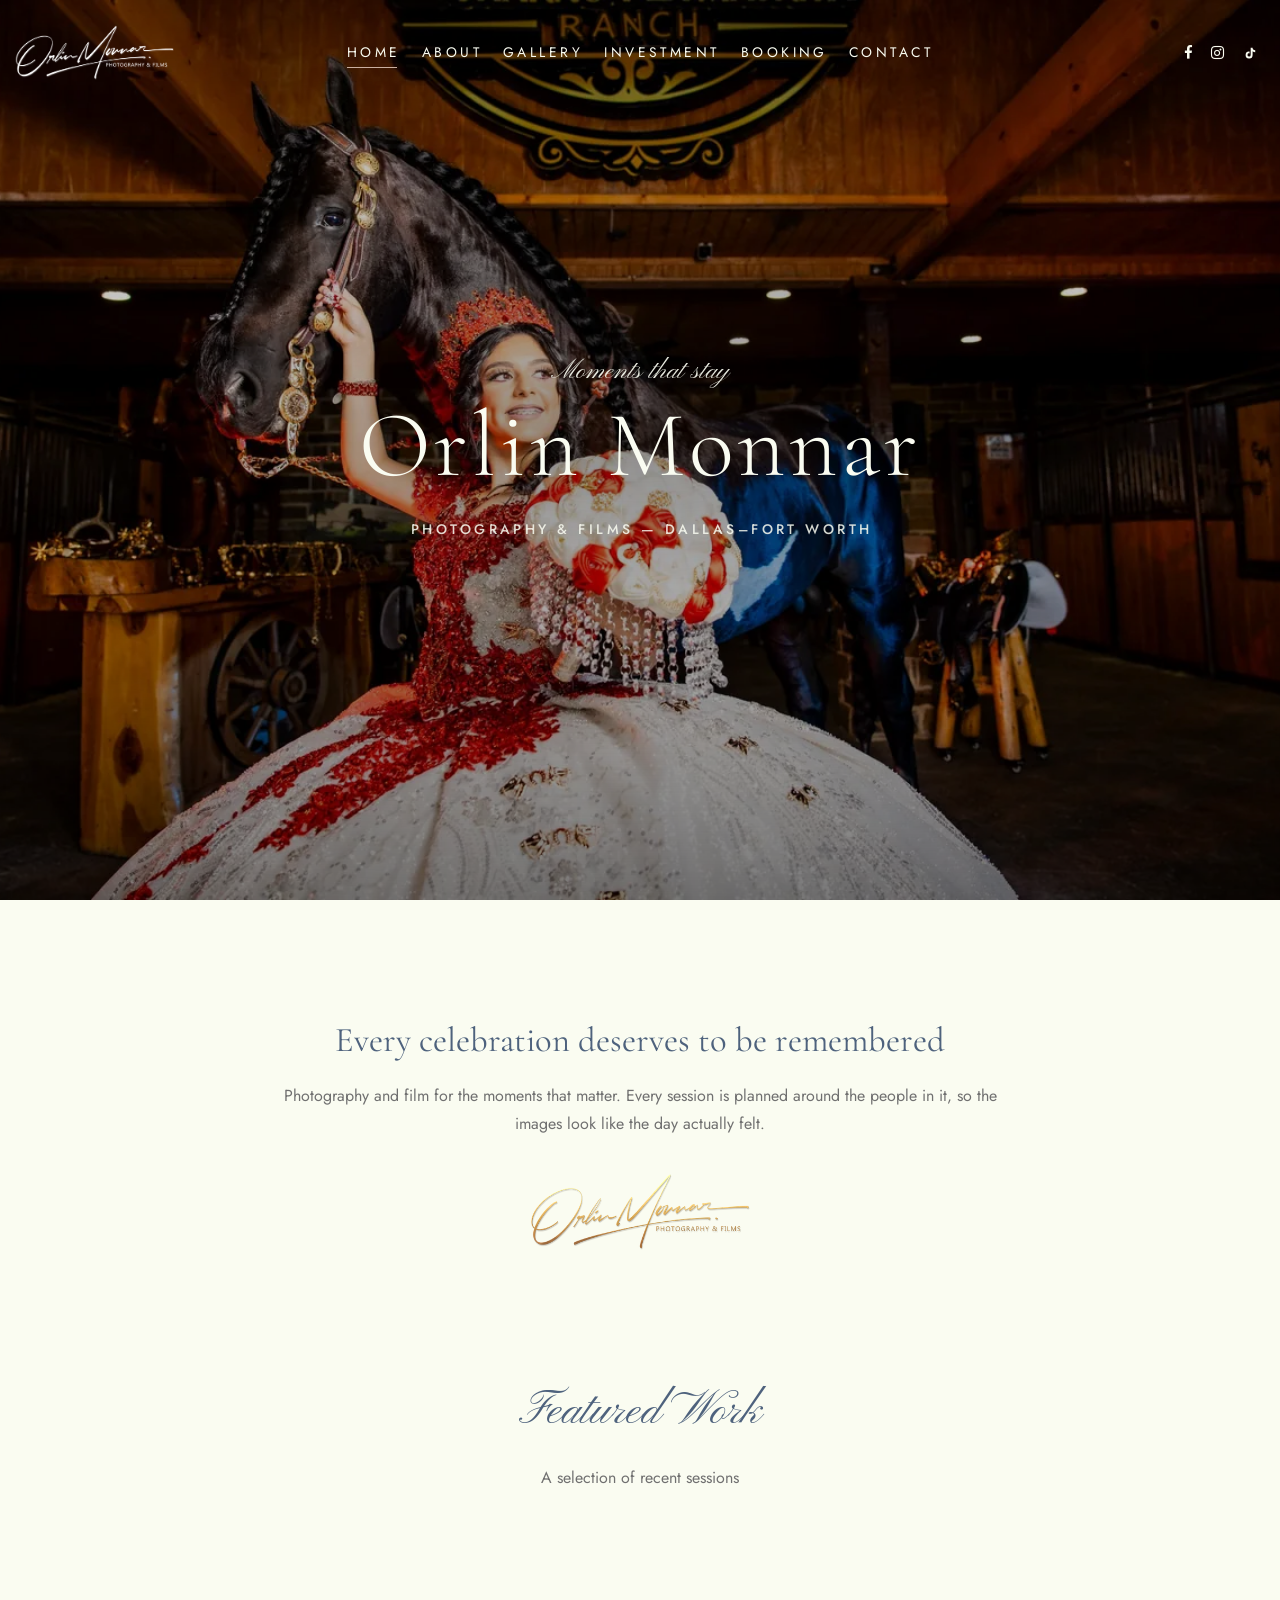
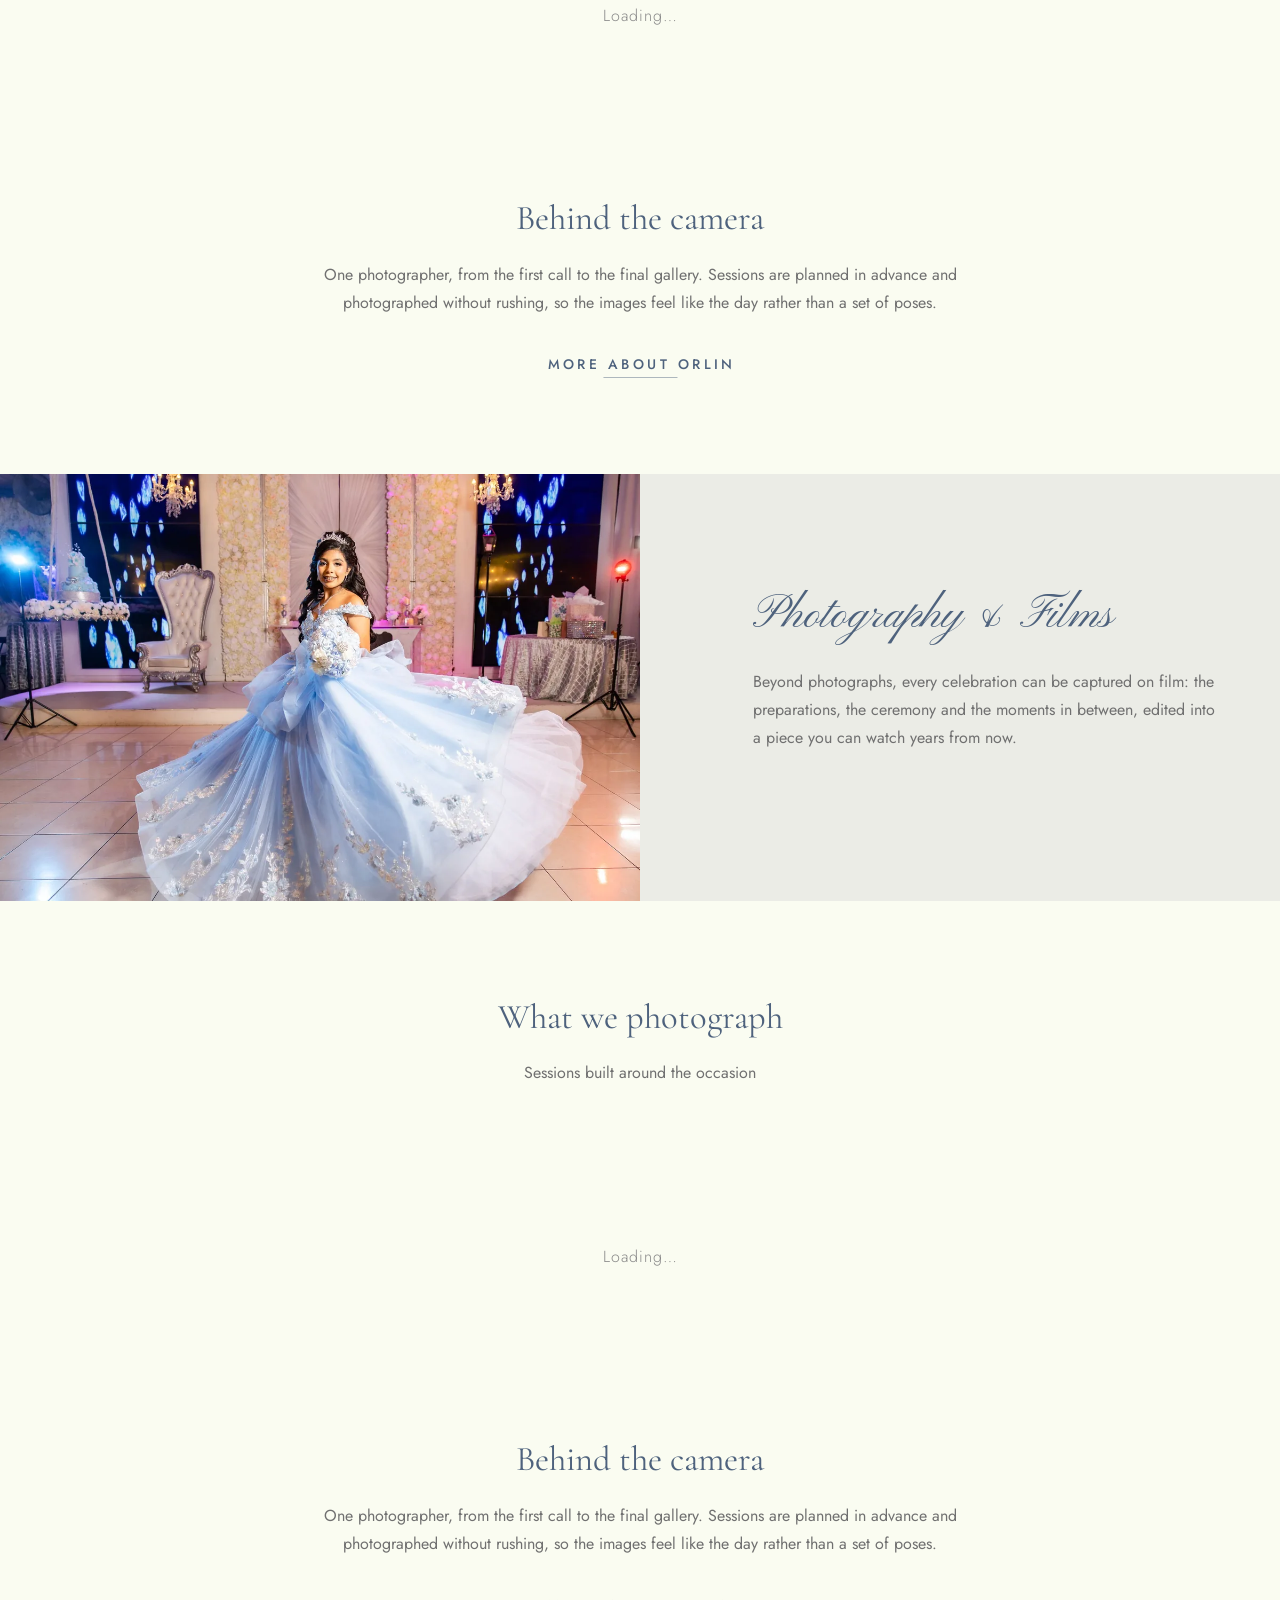
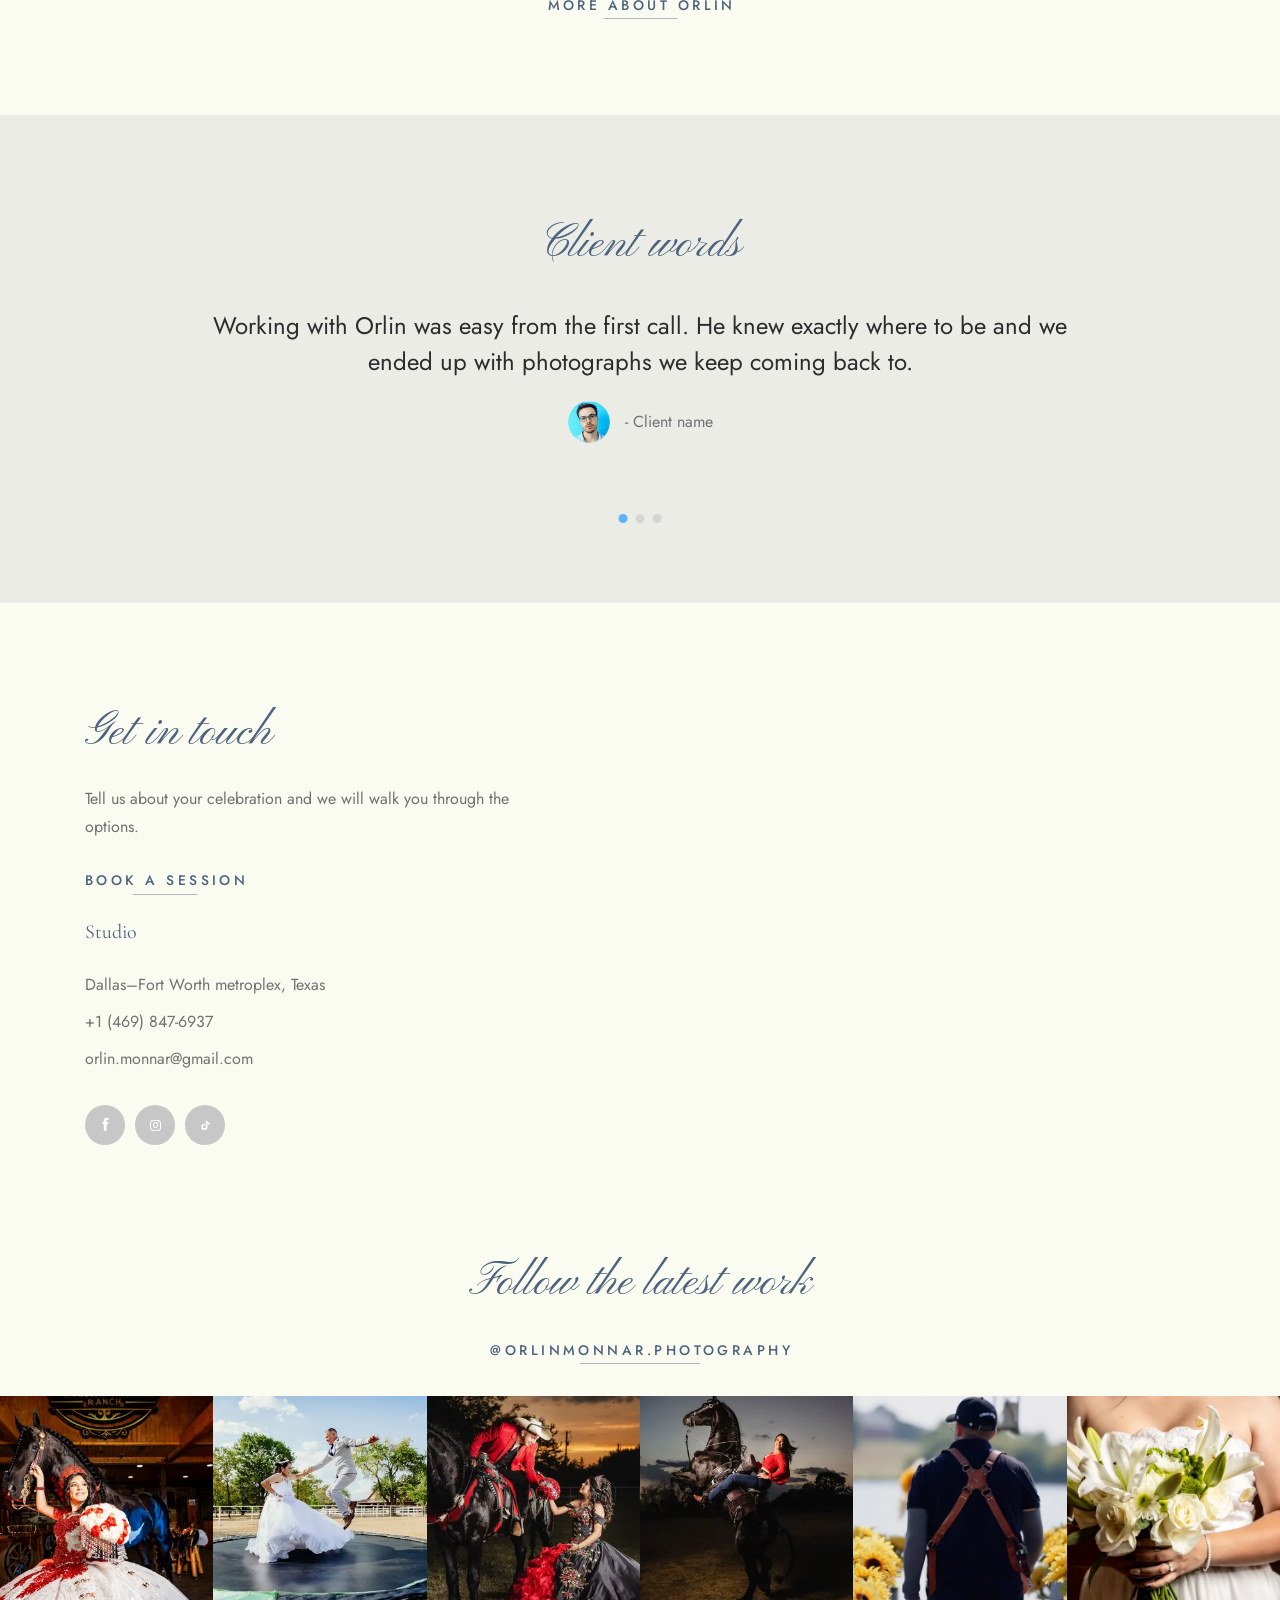
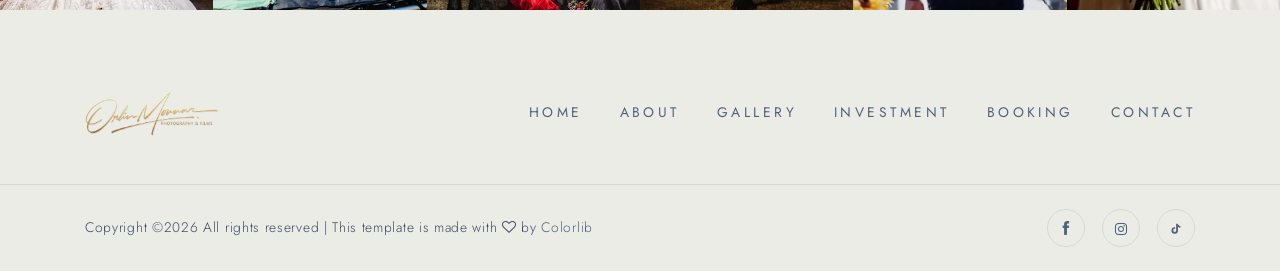
==== commit 1020fe74: "feat(about): recomponer la página en clave editorial con retrato dominante, cita y firma" ====
--- a/index.html
+++ b/index.html
@@ -117,11 +117,7 @@
             </div>
 
             <!-- Pie del hero. Fuera de .slider_active para que Owl no lo clone. -->
-            <div class="omp-hero__footer">
-                <a class="omp-hero__scroll" href="#omp-intro">
-                    <span class="omp-hero__scroll-label" x-text="content.heroScrollLabel"></span>
-                    <span class="omp-hero__scroll-line" aria-hidden="true"></span>
-                </a>
+            <div class="omp-hero__footer">                
 
                 <div class="omp-hero__controls" x-show="heroCount > 1" x-cloak>
                     <button type="button" class="omp-hero__arrow" @click="heroPrev()"
@@ -208,6 +204,30 @@
 
         </div>
         <!-- featured_gallery_end -->
+
+        <!-- about_note_start -->
+        <div class="omp-about-note">
+            <div class="container">
+                <div class="row justify-content-center">
+                    <div class="col-xl-7 col-lg-8">
+                        <div class="section_title text-center omp-heading-long"
+                             data-omp-reveal="up">
+                            <h3 x-text="content.aboutNoteTitle"></h3>
+                            <p x-text="content.aboutNoteText"></p>
+                        </div>
+                        <!-- El enlace vive fuera de .section_title: su regla
+                             `.section_title p a` impone subrayado y color propios
+                             y ganaría por especificidad a .omp-link-quiet. -->
+                        <p class="text-center omp-about-note__action"
+                           data-omp-reveal="up" data-omp-reveal-delay="140">
+                            <a class="omp-eyebrow omp-link-quiet" href="about.html"
+                               x-text="content.aboutNoteCta"></a>
+                        </p>
+                    </div>
+                </div>
+            </div>
+        </div>
+        <!-- about_note_end -->
 
         <!-- films_area_start -->
         <div class="wild_photography">
@@ -414,7 +434,7 @@
                                     <li><a :href="business.phoneLink" x-text="business.phoneDisplay"></a></li>
                                     <li><a :href="'mailto:' + business.email" x-text="business.email"></a></li>
                                 </ul>
-                                <div class="socail_links">
+                                <div class="social_links">
                                     <ul>
                                 <li><a href="https://www.facebook.com/orlinmonnarphotography" target="_blank" rel="noopener" aria-label="Facebook"><i class="ti-facebook"></i></a></li>
                                 <li><a href="https://www.instagram.com/orlinmonnar.photography" target="_blank" rel="noopener" aria-label="Instagram"><i class="fa fa-instagram"></i></a></li>
@@ -438,28 +458,56 @@
         <!-- contact_info_area_end -->
 
         <!-- instagram_area_start -->
-        <div class="omp-instagram-heading">
-            <div class="container">
-                <div class="section_title text-center">
+        <section class="omp-instagram-heading">
+            <div class="container">
+                <div class="section_title  text-center" data-omp-reveal="up">
                     <h3 x-text="content.instagramTitle"></h3>
-                    <p><a :href="business.instagram" target="_blank" rel="noopener"
-                          x-text="'@orlinmonnar.photography'"></a></p>
-                </div>
-            </div>
-        </div>
+                    <p class="omp-about-follow__handle">
+                        <a class="omp-eyebrow omp-link-quiet" :href="business.instagram"
+                           target="_blank" rel="noopener" x-text="'@orlinmonnar.photography'"></a>
+                    </p>
+                </div>
+            </div>
+        </section>
 
         <!-- TODO: sustituir por las publicaciones reales del perfil. -->
-        <div class="instragram_area">
-            <template x-for="photo in instagramPhotos" :key="photo.id">
-                <div class="single_instagram omp-photo">
-                    <img :src="thumb(photo)" :alt="alt(photo)" loading="lazy">
-                    <div class="ovrelay">
-                        <a :href="business.instagram" target="_blank" rel="noopener">
-                            <i class="fa fa-instagram"></i>
-                        </a>
-                    </div>
-                </div>
-            </template>
+        <div class="instragram_area" data-omp-reveal-stagger="90">
+            <div class="single_instagram omp-photo" data-omp-reveal>
+                <img src="img/provisional/quinceanera-02-thumb.webp" alt="Quinceañera session" loading="lazy">
+                <div class="ovrelay">
+                    <a :href="business.instagram" target="_blank" rel="noopener"><i class="fa fa-instagram"></i></a>
+                </div>
+            </div>
+            <div class="single_instagram omp-photo" data-omp-reveal>
+                <img src="img/provisional/wedding-02-thumb.webp" alt="Wedding session" loading="lazy">
+                <div class="ovrelay">
+                    <a :href="business.instagram" target="_blank" rel="noopener"><i class="fa fa-instagram"></i></a>
+                </div>
+            </div>
+            <div class="single_instagram omp-photo" data-omp-reveal>
+                <img src="img/provisional/quinceanera-06-thumb.webp" alt="Quinceañera session" loading="lazy">
+                <div class="ovrelay">
+                    <a :href="business.instagram" target="_blank" rel="noopener"><i class="fa fa-instagram"></i></a>
+                </div>
+            </div>
+            <div class="single_instagram omp-photo" data-omp-reveal>
+                <img src="img/provisional/portrait-01-thumb.webp" alt="Portrait session" loading="lazy">
+                <div class="ovrelay">
+                    <a :href="business.instagram" target="_blank" rel="noopener"><i class="fa fa-instagram"></i></a>
+                </div>
+            </div>
+            <div class="single_instagram omp-photo" data-omp-reveal>
+                <img src="img/provisional/orlin-portrait-thumb.webp" alt="Orlin Monnar at work during an event" loading="lazy">
+                <div class="ovrelay">
+                    <a :href="business.instagram" target="_blank" rel="noopener"><i class="fa fa-instagram"></i></a>
+                </div>
+            </div>
+            <div class="single_instagram omp-photo" data-omp-reveal>
+                <img src="img/provisional/wedding-03-thumb.webp" alt="Bridal portrait" loading="lazy">
+                <div class="ovrelay">
+                    <a :href="business.instagram" target="_blank" rel="noopener"><i class="fa fa-instagram"></i></a>
+                </div>
+            </div>
         </div>
         <!-- instagram_area_end -->
 
@@ -503,7 +551,7 @@
                         </p>
                     </div>
                     <div class="col-xl-5 col-md-4">
-                        <div class="socail_links">
+                        <div class="social_links">
                             <ul>
                                 <li><a href="https://www.facebook.com/orlinmonnarphotography" target="_blank" rel="noopener" aria-label="Facebook"><i class="ti-facebook"></i></a></li>
                                 <li><a href="https://www.instagram.com/orlinmonnar.photography" target="_blank" rel="noopener" aria-label="Instagram"><i class="fa fa-instagram"></i></a></li>
--- a/css/style.css
+++ b/css/style.css
@@ -2406,25 +2406,25 @@
 }
 
 /* line 145, ../../Arafath/CL/CL October/215. Photography/HTML/scss/_footer.scss */
-.footer .socail_links {
+.footer .social_links {
   text-align: right;
 }
 
 @media (max-width: 767px) {
   /* line 145, ../../Arafath/CL/CL October/215. Photography/HTML/scss/_footer.scss */
-  .footer .socail_links {
+  .footer .social_links {
     margin-top: 30px;
     text-align: center;
   }
 }
 
 /* line 153, ../../Arafath/CL/CL October/215. Photography/HTML/scss/_footer.scss */
-.footer .socail_links ul li {
+.footer .social_links ul li {
   display: inline-block;
 }
 
 /* line 156, ../../Arafath/CL/CL October/215. Photography/HTML/scss/_footer.scss */
-.footer .socail_links ul li a {
+.footer .social_links ul li a {
   font-size: 13px;
   color: #fff;
   width: 40px;
@@ -2442,7 +2442,7 @@
 }
 
 /* line 169, ../../Arafath/CL/CL October/215. Photography/HTML/scss/_footer.scss */
-.footer .socail_links ul li a:hover {
+.footer .social_links ul li a:hover {
   color: #fff !important;
   background: #6EBFF9;
 }
@@ -3013,24 +3013,24 @@
 }
 
 /* line 32, ../../Arafath/CL/CL October/215. Photography/HTML/scss/_contact_info.scss */
-.contact_info_area .cotact_info .address_info .socail_links {
+.contact_info_area .cotact_info .address_info .social_links {
   text-align: left;
 }
 
 @media (max-width: 767px) {
   /* line 32, ../../Arafath/CL/CL October/215. Photography/HTML/scss/_contact_info.scss */
-  .contact_info_area .cotact_info .address_info .socail_links {
+  .contact_info_area .cotact_info .address_info .social_links {
     margin-top: 30px;
   }
 }
 
 /* line 39, ../../Arafath/CL/CL October/215. Photography/HTML/scss/_contact_info.scss */
-.contact_info_area .cotact_info .address_info .socail_links ul li {
+.contact_info_area .cotact_info .address_info .social_links ul li {
   display: inline-block;
 }
 
 /* line 42, ../../Arafath/CL/CL October/215. Photography/HTML/scss/_contact_info.scss */
-.contact_info_area .cotact_info .address_info .socail_links ul li a {
+.contact_info_area .cotact_info .address_info .social_links ul li a {
   font-size: 13px;
   color: #fff;
   width: 40px;
@@ -3048,7 +3048,7 @@
 }
 
 /* line 55, ../../Arafath/CL/CL October/215. Photography/HTML/scss/_contact_info.scss */
-.contact_info_area .cotact_info .address_info .socail_links ul li a:hover {
+.contact_info_area .cotact_info .address_info .social_links ul li a:hover {
   color: #fff !important;
   background: #6EBFF9;
 }
--- a/css/omp-custom.css
+++ b/css/omp-custom.css
@@ -429,7 +429,7 @@
     background-color: currentColor;
     opacity: 0.45;
     transform: scaleX(0.4);
-    transform-origin: left center;
+    transform-origin: center;
     transition: transform var(--omp-dur-enlace) var(--omp-ease-suave),
                 opacity var(--omp-dur-enlace) var(--omp-ease-suave);
 }
@@ -1086,59 +1086,13 @@
     position: absolute;
     bottom: clamp(20px, 4vh, 44px);
     left: 0;
-    z-index: 4;
-    display: grid;
-    grid-template-columns: 1fr auto 1fr;
-    align-items: end;
+    z-index: 3;
+    display: flex;
+    flex-direction: column;
+    align-items: center;
     width: 100%;
     padding: 0 clamp(20px, 4vw, 60px);
     color: var(--omp-color-titulo-sobre-foto);
-}
-
-.omp-hero__scroll {
-    grid-column: 2;
-    display: inline-block;
-    color: inherit;
-    text-align: center;
-    text-decoration: none;
-}
-
-.omp-hero__scroll:hover,
-.omp-hero__scroll:focus {
-    color: inherit;
-    text-decoration: none;
-}
-
-.omp-hero__scroll-label {
-    display: block;
-    font-family: var(--omp-font-ui);
-    font-size: var(--omp-fs-100);
-    text-transform: uppercase;
-    letter-spacing: var(--omp-track-rotulo);
-    opacity: 0.8;
-}
-
-/* Un filete vertical con un trazo que lo recorre: la señal más callada posible
-   para decir que hay página debajo. */
-.omp-hero__scroll-line {
-    position: relative;
-    display: block;
-    width: 1px;
-    height: 46px;
-    margin: var(--omp-space-3) auto 0;
-    overflow: hidden;
-    background-color: rgba(255, 255, 255, 0.28);
-}
-
-.omp-hero__scroll-line::after {
-    position: absolute;
-    content: "";
-    top: 0;
-    left: 0;
-    width: 100%;
-    height: 45%;
-    background-color: #fff;
-    animation: omp-hero-scroll 2.6s var(--omp-ease-suave) infinite;
 }
 
 @keyframes omp-hero-scroll {
@@ -1200,17 +1154,6 @@
         padding: 0 var(--omp-space-5);
     }
 
-    .omp-hero__scroll {
-        grid-column: 1;
-        justify-self: start;
-        text-align: left;
-    }
-
-    .omp-hero__scroll-line {
-        margin-left: 0;
-        height: 34px;
-    }
-
     .omp-hero__controls {
         grid-column: 2;
     }
@@ -1229,8 +1172,7 @@
         transition-duration: 1ms;
     }
 
-    .omp-hero .owl-item.active .omp-hero__img,
-    .omp-hero__scroll-line::after {
+    .omp-hero .owl-item.active .omp-hero__img {
         animation: none;
     }
 }
@@ -1241,7 +1183,7 @@
 
 /* Mismo aire que el photography_skill_area del template, al que sustituye. */
 .omp-intro {
-    padding: 90px 0 96px;
+    padding: var(--omp-space-12) 0 var(--omp-space-6);
 }
 
 /* El logo actúa como firma al cierre del texto de presentación. */
@@ -1263,11 +1205,11 @@
    -------------------------------------------------------------------------- */
 
 .omp-categories {
-    padding: var(--omp-space-11) 0 var(--omp-space-12);
+    padding: var(--omp-space-11) 0 0;
 }
 
 .omp-categories__intro {
-    margin-bottom: var(--omp-space-10);
+    margin-bottom: var(--omp-space-11);
 }
 
 .omp-category {
@@ -1278,7 +1220,7 @@
 }
 
 .omp-category + .omp-category {
-    margin-top: var(--omp-space-12);
+    margin-top: 0;
 }
 
 /* El enlace envuelve fotografía y rótulo: toda la pieza es el área de clic. */
@@ -1498,7 +1440,7 @@
    -------------------------------------------------------------------------- */
 
 .omp-about-note {
-    padding: var(--omp-space-11) 0;
+    padding: var(--omp-space-11) 0 var(--omp-space-11);
 }
 
 .omp-about-note__action {
@@ -1615,7 +1557,7 @@
 
 /* Franja de Instagram: piezas cuadradas. */
 .omp-instagram-heading {
-    padding: 90px 0 40px;
+    padding: var(--omp-space-2) 0 var(--omp-space-6);
 }
 
 .instragram_area .single_instagram {
@@ -1653,11 +1595,209 @@
 
 /* --------------------------------------------------------------------------
    About
+
+   Página editorial: un retrato dominante, una columna de texto estrecha y una
+   cita como pieza central. Ninguno de sus bloques usa .section_title, así que
+   ningún título hereda el registro script y la página lo reserva para su único
+   uso: la firma bajo la cita. Home y el resto del sitio no cambian.
    -------------------------------------------------------------------------- */
 
 /* Fondo de la cabecera de About. Es una fotografía provisional. */
 .omp-bradcam-about {
     background-image: url(../img/provisional/quinceanera-01-large.webp);
+}
+
+/* Ritmo vertical de la página: el mismo aire entre todos los bloques. */
+.omp-about-lede,
+.omp-about-statement,
+.omp-about-role,
+.omp-about-cta {
+    padding: var(--omp-space-11) 0;
+}
+
+.omp-about-follow {
+    padding: var(--omp-space-11) 0 var(--omp-space-6);
+}
+
+/* Un fondo por medio: la cita y los testimonios se apoyan en niebla y el resto
+   en hueso. La página alterna sin necesidad de filetes de separación. */
+.omp-about-statement {
+    background: var(--omp-color-fondo-alt);
+}
+
+/* Medida de lectura. Jost a --omp-fs-300 da entre 60 y 70 caracteres por línea
+   con este ancho; el interlineado generoso ya viene de la base (1.7). */
+.omp-about-text {
+    max-width: 64ch;
+}
+
+.omp-about-text p {
+    margin-bottom: var(--omp-space-5);
+}
+
+.omp-about-text p:last-child {
+    margin-bottom: 0;
+}
+
+/* Títulos de la página: fuera de .section_title heredan Cormorant de la regla
+   base, así que aquí solo se fija el ritmo y el filete que los precede. */
+.omp-about-heading {
+    margin: 0 0 var(--omp-space-5);
+    color: var(--omp-color-titulo);
+}
+
+/* Filete nude sobre el título. Es decorativo —contraste 2:1—: nunca lleva
+   texto encima ni separa dos secciones, solo abre el bloque. */
+.omp-about-heading::before {
+    content: "";
+    display: block;
+    width: 48px;
+    height: 1px;
+    margin-bottom: var(--omp-space-5);
+    background-color: var(--omp-color-filete);
+}
+
+.omp-about-heading--center::before {
+    margin-left: auto;
+    margin-right: auto;
+}
+
+/* --- Retrato dominante --------------------------------------------------- */
+
+/* Los retratos provisionales vienen en 9:16: el marco los lleva a una vertical
+   de retrato y recorta por el centro, como el resto de fotografías del sitio. */
+.omp-about-lede__photo {
+    aspect-ratio: 4 / 5;
+    overflow: hidden;
+}
+
+@supports not (aspect-ratio: 4 / 5) {
+    .omp-about-lede__photo {
+        height: 560px;
+    }
+}
+
+/* --- Cita y firma -------------------------------------------------------- */
+
+.omp-about-quote {
+    margin: 0;
+    text-align: center;
+}
+
+.omp-about-quote__label {
+    margin-bottom: var(--omp-space-5);
+    opacity: 0.7;
+}
+
+.omp-about-quote blockquote {
+    margin: 0;
+    padding: 0;
+    border: none;
+}
+
+/* Peso normal y no ligero: de Cormorant solo está auto-hospedada la itálica de
+   400 (ver fonts/omp/). Pedir 300 obligaría al navegador a inclinar la redonda
+   por su cuenta, que es justo lo que la tipografía propia viene a evitar.
+   La medida es más corta que la del cuerpo porque el cuerpo es mucho mayor. */
+.omp-about-quote blockquote p {
+    max-width: 30ch;
+    margin: 0 auto;
+    font-family: var(--omp-font-display);
+    font-style: italic;
+    font-weight: var(--omp-peso-normal);
+    font-size: var(--omp-fs-600);
+    line-height: 1.45;
+    color: var(--omp-color-titulo);
+}
+
+/* Único uso del registro script en la página. Sube un escalón sobre el cuerpo
+   que fija .omp-script, por el mismo motivo que los títulos de sección: el ojo
+   de Pinyon es mucho menor que el de Cormorant. */
+.omp-about-signature {
+    margin-top: var(--omp-space-6);
+    font-size: var(--omp-fs-700);
+}
+
+/* --- Rol ----------------------------------------------------------------- */
+
+.omp-about-role__photo {
+    aspect-ratio: 3 / 4;
+    overflow: hidden;
+}
+
+@supports not (aspect-ratio: 3 / 4) {
+    .omp-about-role__photo {
+        height: 520px;
+    }
+}
+
+.omp-about-role__member {
+    margin: var(--omp-space-6) 0 0;
+}
+
+.omp-about-role__name {
+    display: block;
+    font-family: var(--omp-font-display);
+    font-size: var(--omp-fs-500);
+    line-height: var(--omp-lh-titulo);
+    color: var(--omp-color-titulo);
+}
+
+.omp-about-role__role {
+    margin-top: var(--omp-space-2);
+    opacity: 0.7;
+}
+
+/* --- Cierre -------------------------------------------------------------- */
+
+.omp-about-follow__handle {
+    margin: var(--omp-space-4) 0 0;
+}
+
+.omp-about-cta__text {
+    margin-left: auto;
+    margin-right: auto;
+}
+
+/* Los dos caminos, al mismo peso: ninguno es el principal. */
+.omp-about-cta__actions {
+    display: flex;
+    flex-wrap: wrap;
+    justify-content: center;
+    gap: var(--omp-space-5) var(--omp-space-8);
+    margin: var(--omp-space-7) 0 0;
+}
+
+/* --- Adaptación ---------------------------------------------------------- */
+
+@media (max-width: 991px) {
+    /* En una columna el retrato se acorta: a 4/5 y ancho completo ocuparía
+       más de una pantalla de teléfono él solo. */
+    .omp-about-lede__photo {
+        aspect-ratio: 3 / 4;
+        margin-bottom: var(--omp-space-7);
+    }
+
+    .omp-about-role__photo {
+        margin-bottom: var(--omp-space-7);
+    }
+}
+
+@media (max-width: 767px) {
+    .omp-about-lede,
+    .omp-about-statement,
+    .omp-about-role,
+    .omp-about-cta {
+        padding: var(--omp-space-9) 0;
+    }
+
+    .omp-about-follow {
+        padding: var(--omp-space-9) 0 var(--omp-space-5);
+    }
+
+    .omp-about-quote blockquote p {
+        max-width: 24ch;
+    }
 }
 
 /* --------------------------------------------------------------------------
@@ -1731,11 +1871,11 @@
     margin-bottom: 0;
     font-size: 13px;
     line-height: 22px;
-    color: #909090;
+    color: var(--omp-color-titulo);
 }
 
 .omp-form-note a {
-    color: #707070;
+    color: var(--omp-color-enlace);
     text-decoration: underline;
 }
 
@@ -1745,12 +1885,11 @@
 
 /* Enlaces de texto dentro de los párrafos: sustituyen a los botones. */
 .section_title p a {
-    color: #2C2C2C;
-    text-decoration: underline;
+    color: var(--omp-color-enlace);
 }
 
 .section_title p a:hover {
-    color: #707070;
+    color: var(--omp-color-enlace-hover);
 }
 
 /* Icono de TikTok: Font Awesome 4.7 del template no lo incluye. */
@@ -1810,17 +1949,12 @@
    Galería
    -------------------------------------------------------------------------- */
 
-/* Cabeceras. La del índice es una fotografía provisional; la del álbum la
-   pone el módulo desde coverPhoto y esta solo es el respaldo. */
+/* Cabecera del índice. Es una fotografía provisional. El detalle del álbum no
+   lleva cabecera fotográfica: sus fotografías empiezan justo debajo. */
 .omp-bradcam-gallery {
     background-image: url(../img/provisional/wedding-02-large.webp);
 }
 
-.omp-bradcam-album {
-    background-color: #111;
-    background-position: center;
-    background-size: cover;
-}
 
 /* El nombre del álbum solo aparece en :hover, y en táctil no hay :hover: sin
    esto el nombre nunca se ve y visibility:hidden impide tocar el enlace. */
@@ -1832,63 +1966,439 @@
     }
 }
 
-/* Portada de una categoría sin fotografías activas (coverPhoto null). */
-.omp-cover-empty {
-    width: 100%;
-    height: 100%;
-    display: flex;
-    align-items: center;
-    justify-content: center;
-    padding: 20px;
-    text-align: center;
-    background: #EFEFEF;
-    color: #909090;
-    font-size: 14px;
-    letter-spacing: 1px;
-}
-
-/* Menú de álbumes: texto, sin caja ni color de marca. */
-.omp-album-menu button {
-    padding: 6px 18px;
-    border: none;
-    border-bottom: 1px solid transparent;
-    background: transparent;
-    color: #909090;
-    font-size: 13px;
-    letter-spacing: 2px;
-    text-transform: uppercase;
-    transition: color 0.3s ease, border-color 0.3s ease;
-}
-
-.omp-album-menu button:hover,
-.omp-album-menu button.active {
-    color: #2C2C2C;
-}
-
-.omp-album-menu button.active {
-    border-bottom-color: #2C2C2C;
-}
-
-/* Mosaico. El template estira la imagen a 100% × 100% de un marco de 530px:
-   sin object-fit las verticales salen deformadas. */
-.baby_gallery_wrap .single_gallery img {
-    display: block;
-    object-fit: cover;
-    object-position: center;
-}
-
-/* Por debajo de 768px el template pasa el marco a altura automática: ahí la
-   fotografía manda su propia proporción y no hay nada que recortar. */
-@media (max-width: 767px) {
-    .baby_gallery_wrap .single_gallery img {
-        height: auto;
-    }
-}
+
+
 
 /* Enlace al índice desde el estado de álbum inexistente. */
 .omp-state a {
     color: #2C2C2C;
     text-decoration: underline;
+}
+
+/* --------------------------------------------------------------------------
+   Página clara
+
+   Variante para las páginas que no abren con una fotografía bajo el header. El
+   reposo pinta la tinta en hueso —el header flota sobre la imagen— y sobre
+   fondo hueso eso es blanco sobre blanco hasta que main.js añade .sticky a los
+   400 px. Esta clase adelanta la tinta azul y el logo en su color, sin pintar
+   el fondo: el header sigue transparente hasta que se hace sólido.
+   -------------------------------------------------------------------------- */
+
+.omp-page-light .header-area .main-header-area .main-menu ul li a,
+.omp-page-light .header-area .main-header-area .social_links ul li a {
+    color: var(--omp-color-enlace);
+}
+
+.omp-page-light .header-area .main-header-area .main-menu ul li a:hover,
+.omp-page-light .header-area .main-header-area .main-menu ul li a.active,
+.omp-page-light .header-area .main-header-area .social_links ul li a:hover {
+    color: var(--omp-color-enlace-hover);
+}
+
+.omp-page-light .main-header-area .logo img {
+    filter: none;
+}
+
+.omp-page-light .slicknav_menu .slicknav_icon-bar {
+    background-color: var(--omp-azul);
+}
+
+/* --------------------------------------------------------------------------
+   Mosaico de fotografías
+
+   Componente compartido por el índice de álbumes y el detalle. Cada pieza
+   reserva la proporción real de su fotografía (Width y Height del PhotoDto),
+   así que la retícula está cuadrada antes de que llegue el primer archivo: no
+   hay salto al cargar ni alturas cero que medir.
+
+   Separaciones estrechas y a sangre: entre dos fotografías solo hay tres
+   píxeles de papel.
+   -------------------------------------------------------------------------- */
+
+.omp-mosaic {
+    --omp-mosaic-columna: 33.3333%;
+    --omp-mosaic-hueco: 3px;
+
+    /* Sin relleno lateral, a propósito. Isotope coloca las piezas en absoluto,
+       y un porcentaje sobre un elemento absoluto se resuelve contra la caja de
+       relleno del contenedor, mientras que el sizer, que sigue en el flujo, lo
+       resuelve contra la caja de contenido: con relleno el item mide dos
+       píxeles más que la columna, colSpan redondea a 2 y el mosaico entero se
+       apila en la primera columna. El aire de los bordes lo pone el relleno de
+       cada pieza. */
+
+    /* El fundido del cambio de álbum. Isotope anima la posición de las piezas
+       por su cuenta; esto solo evita ver el relevo del contenido. */
+    opacity: 1;
+    transition: opacity 240ms var(--omp-ease-suave);
+}
+
+.omp-mosaic.is-swapping {
+    opacity: 0;
+}
+
+/* Isotope mide aquí el ancho de columna. Sin .grid-item no es una pieza: se
+   queda en el flujo, con altura cero, y no se coloca. */
+.omp-mosaic__sizer,
+.omp-mosaic__item {
+    width: var(--omp-mosaic-columna);
+}
+
+.omp-mosaic__item {
+    padding: var(--omp-mosaic-hueco);
+}
+
+.omp-mosaic__link {
+    display: block;
+    color: inherit;
+}
+
+.omp-mosaic__link:hover,
+.omp-mosaic__link:focus {
+    color: inherit;
+    text-decoration: none;
+}
+
+/* La proporción llega en línea, desde el DTO. El marco recorta lo poco que
+   sobra cuando la proporción real venía fuera del rango que el mosaico
+   admite. */
+.omp-mosaic__frame {
+    position: relative;
+    display: block;
+    overflow: hidden;
+    background-color: var(--omp-color-fondo-alt);
+}
+
+.omp-mosaic__frame img {
+    display: block;
+    width: 100%;
+    height: 100%;
+    object-fit: cover;
+    object-position: center;
+    transition: transform var(--omp-dur-zoom) var(--omp-ease-suave);
+}
+
+/* Solo donde hay puntero: en táctil el :hover se queda pegado tras el toque. */
+@media (hover: hover) {
+    .omp-mosaic__link:hover .omp-mosaic__frame img,
+    .omp-mosaic__link:focus-visible .omp-mosaic__frame img {
+        transform: scale(var(--omp-zoom-escala));
+    }
+}
+
+/* Navegadores sin aspect-ratio: el marco no se queda sin altura. */
+@supports not (aspect-ratio: 3 / 2) {
+    .omp-mosaic__frame {
+        min-height: 280px;
+    }
+}
+
+/* Rótulo bajo la fotografía, no encima: el azul de marca solo se sostiene
+   sobre fondo claro, y así ninguna portada necesita velo. */
+.omp-mosaic__caption {
+    display: flex;
+    align-items: baseline;
+    justify-content: space-between;
+    gap: var(--omp-space-4);
+    padding: var(--omp-space-3) var(--omp-space-1) 0;
+}
+
+.omp-mosaic__name {
+    margin: 0;
+    font-family: var(--omp-font-ui);
+    font-size: var(--omp-fs-100);
+    font-weight: var(--omp-peso-medio);
+    line-height: 1.4;
+    letter-spacing: var(--omp-track-rotulo);
+    text-transform: uppercase;
+    color: var(--omp-color-titulo);
+}
+
+.omp-mosaic__count {
+    flex: none;
+    font-size: var(--omp-fs-100);
+    font-weight: var(--omp-peso-ligero);
+    letter-spacing: var(--omp-track-ui);
+    color: var(--omp-color-texto);
+    opacity: 0.6;
+}
+
+@media (max-width: 991px) {
+    .omp-mosaic {
+        --omp-mosaic-columna: 50%;
+    }
+}
+
+@media (max-width: 575px) {
+    .omp-mosaic {
+        --omp-mosaic-columna: 100%;
+        --omp-mosaic-hueco: 2px;
+    }
+}
+
+@media (prefers-reduced-motion: reduce) {
+    .omp-mosaic,
+    .omp-mosaic__frame img {
+        transition: none;
+    }
+}
+
+/* Portada de una categoría sin fotografías activas (coverPhoto null). */
+.omp-cover-empty {
+    display: flex;
+    align-items: center;
+    justify-content: center;
+    width: 100%;
+    height: 100%;
+    padding: var(--omp-space-5);
+    text-align: center;
+    background-color: var(--omp-color-fondo-alt);
+    font-size: var(--omp-fs-100);
+    letter-spacing: var(--omp-track-ui);
+    color: var(--omp-color-texto);
+    opacity: 0.6;
+}
+
+/* --------------------------------------------------------------------------
+   Detalle del álbum — encabezado y filtros
+   -------------------------------------------------------------------------- */
+
+.omp-album-head {
+    padding: clamp(130px, 13vw, 190px) 0 var(--omp-space-7);
+    text-align: center;
+}
+
+.omp-album-head__name {
+    margin: var(--omp-space-3) 0 0;
+    font-size: var(--omp-fs-700);
+    letter-spacing: 0.04em;
+    color: var(--omp-color-titulo);
+}
+
+.omp-album-head__description {
+    max-width: 56ch;
+    margin: var(--omp-space-4) auto 0;
+}
+
+.omp-album-head__count {
+    margin: var(--omp-space-3) 0 0;
+    font-size: var(--omp-fs-100);
+    letter-spacing: var(--omp-track-ui);
+    opacity: 0.6;
+}
+
+/* El encabezado ya deja el aire de arriba. */
+.omp-album-body {
+    padding-top: 0;
+}
+
+/* Filtros por categoría: el mismo registro del menú del header —versalitas
+   falsas, tracking amplio y filete nude que crece desde el centro—, un punto
+   más discretos por ser navegación secundaria. */
+.omp-album-menu {
+    display: flex;
+    flex-wrap: wrap;
+    justify-content: center;
+    gap: var(--omp-space-2) var(--omp-space-6);
+    margin-top: var(--omp-space-7);
+}
+
+.omp-album-menu button {
+    position: relative;
+    padding: 0 0 var(--omp-space-2);
+    border: none;
+    background: transparent;
+    font-family: var(--omp-font-ui);
+    font-size: var(--omp-fs-100);
+    font-weight: var(--omp-peso-normal);
+    line-height: 1;
+    letter-spacing: var(--omp-track-rotulo);
+    text-transform: uppercase;
+    color: var(--omp-color-enlace);
+    opacity: 0.55;
+    transition: opacity var(--omp-dur-enlace) var(--omp-ease-suave),
+                color var(--omp-dur-enlace) var(--omp-ease-suave);
+}
+
+/* El tracking deja un hueco tras la última letra: el filete se recorta esa
+   misma medida para quedar centrado bajo la palabra. */
+.omp-album-menu button::after {
+    content: "";
+    position: absolute;
+    left: 0;
+    right: var(--omp-track-rotulo);
+    bottom: 0;
+    height: 1px;
+    background-color: var(--omp-color-filete);
+    transform: scaleX(0);
+    transform-origin: center;
+    transition: transform var(--omp-dur-enlace) var(--omp-ease-suave);
+}
+
+.omp-album-menu button:hover,
+.omp-album-menu button.active {
+    opacity: 1;
+    color: var(--omp-color-enlace-hover);
+}
+
+.omp-album-menu button:hover::after,
+.omp-album-menu button.active::after {
+    transform: scaleX(1);
+}
+
+@media (prefers-reduced-motion: reduce) {
+    .omp-album-menu button,
+    .omp-album-menu button::after {
+        transition: none;
+    }
+}
+
+/* --------------------------------------------------------------------------
+   Lightbox
+
+   Magnific pinta un velo negro al 80% y una caja gris tras la imagen. Aquí el
+   velo es hueso llevado casi a negro y casi opaco, la caja desaparece y los
+   controles se reducen al trazo. La apertura funde y escala; el cierre lo
+   permite removalDelay, que mantiene el nodo vivo esos 300 ms.
+   -------------------------------------------------------------------------- */
+
+.omp-lightbox.mfp-bg {
+    background-color: #14150F;
+    opacity: 0;
+    transition: opacity 300ms var(--omp-ease-suave);
+}
+
+.omp-lightbox.mfp-bg.mfp-ready {
+    opacity: 0.97;
+}
+
+.omp-lightbox.mfp-bg.mfp-removing {
+    opacity: 0;
+}
+
+.omp-lightbox .mfp-figure {
+    opacity: 0;
+    transform: scale(0.96);
+    transition: opacity 300ms var(--omp-ease-suave),
+                transform 420ms var(--omp-ease-reveal);
+}
+
+.omp-lightbox.mfp-ready .mfp-figure {
+    opacity: 1;
+    transform: none;
+}
+
+.omp-lightbox.mfp-removing .mfp-figure {
+    opacity: 0;
+    transform: scale(0.98);
+}
+
+/* La caja gris con sombra que el plugin dibuja detrás de la imagen. */
+.omp-lightbox .mfp-figure:after {
+    display: none;
+}
+
+.omp-lightbox img.mfp-img {
+    padding: var(--omp-space-8) 0 var(--omp-space-9);
+}
+
+/* Título y contador: un solo renglón en versalitas, bajo la fotografía. */
+.omp-lightbox .mfp-bottom-bar {
+    margin-top: -30px;
+    padding: 0 var(--omp-space-5);
+}
+
+.omp-lightbox .mfp-title,
+.omp-lightbox .mfp-counter {
+    font-family: var(--omp-font-ui);
+    font-size: var(--omp-fs-100);
+    font-weight: var(--omp-peso-ligero);
+    line-height: 1.6;
+    letter-spacing: var(--omp-track-rotulo);
+    text-transform: uppercase;
+    color: var(--omp-hueso);
+    opacity: 0.65;
+}
+
+.omp-lightbox .mfp-title {
+    padding-right: 120px;
+}
+
+/* Flechas y cierre: solo el trazo, sin caja ni triángulos rellenos. */
+.omp-lightbox .mfp-arrow {
+    width: 60px;
+    height: 60px;
+    margin-top: -30px;
+    opacity: 0.5;
+    background: transparent;
+    border: none;
+    transition: opacity var(--omp-dur-enlace) var(--omp-ease-suave);
+}
+
+.omp-lightbox .mfp-arrow:active {
+    margin-top: -30px;
+}
+
+.omp-lightbox .mfp-arrow:hover,
+.omp-lightbox .mfp-arrow:focus {
+    opacity: 1;
+}
+
+.omp-lightbox .mfp-arrow:before {
+    display: none;
+}
+
+.omp-lightbox .mfp-arrow:after {
+    content: "";
+    position: absolute;
+    top: 50%;
+    left: 50%;
+    width: 14px;
+    height: 14px;
+    margin: -7px 0 0 -7px;
+    border: none;
+    border-top: 1px solid var(--omp-hueso);
+    border-left: 1px solid var(--omp-hueso);
+}
+
+.omp-lightbox .mfp-arrow-left:after {
+    transform: rotate(-45deg);
+}
+
+.omp-lightbox .mfp-arrow-right:after {
+    transform: rotate(135deg);
+}
+
+.omp-lightbox .mfp-close,
+.omp-lightbox .mfp-image-holder .mfp-close {
+    width: 44px;
+    height: 44px;
+    padding: 0;
+    font-family: var(--omp-font-ui);
+    font-size: var(--omp-fs-500);
+    font-weight: var(--omp-peso-ligero);
+    color: var(--omp-hueso);
+    opacity: 0.5;
+    transition: opacity var(--omp-dur-enlace) var(--omp-ease-suave);
+}
+
+.omp-lightbox .mfp-close:hover,
+.omp-lightbox .mfp-close:focus {
+    opacity: 1;
+}
+
+.omp-lightbox .mfp-arrow:focus-visible,
+.omp-lightbox .mfp-close:focus-visible {
+    outline: 1px solid var(--omp-hueso);
+    outline-offset: -4px;
+}
+
+@media (prefers-reduced-motion: reduce) {
+    .omp-lightbox.mfp-bg,
+    .omp-lightbox .mfp-figure {
+        transition: none;
+    }
 }
 
 @media (max-width: 991px) {
@@ -2027,7 +2537,7 @@
    forced by the template, which sets `line-height: 41px !important`
    (style.css:2443) and `color: #fff !important` on hover (style.css:2446).
    Matching them is the only way to override without raising specificity. */
-.footer .socail_links ul li a {
+.footer .social_links ul li a {
     width: 38px;
     height: 38px;
     line-height: 38px !important;
@@ -2041,7 +2551,7 @@
                 border-color var(--omp-dur-enlace) var(--omp-ease-suave);
 }
 
-.footer .socail_links ul li a:hover {
+.footer .social_links ul li a:hover {
     background: var(--omp-azul);
     border-color: var(--omp-azul);
     color: var(--omp-hueso) !important;
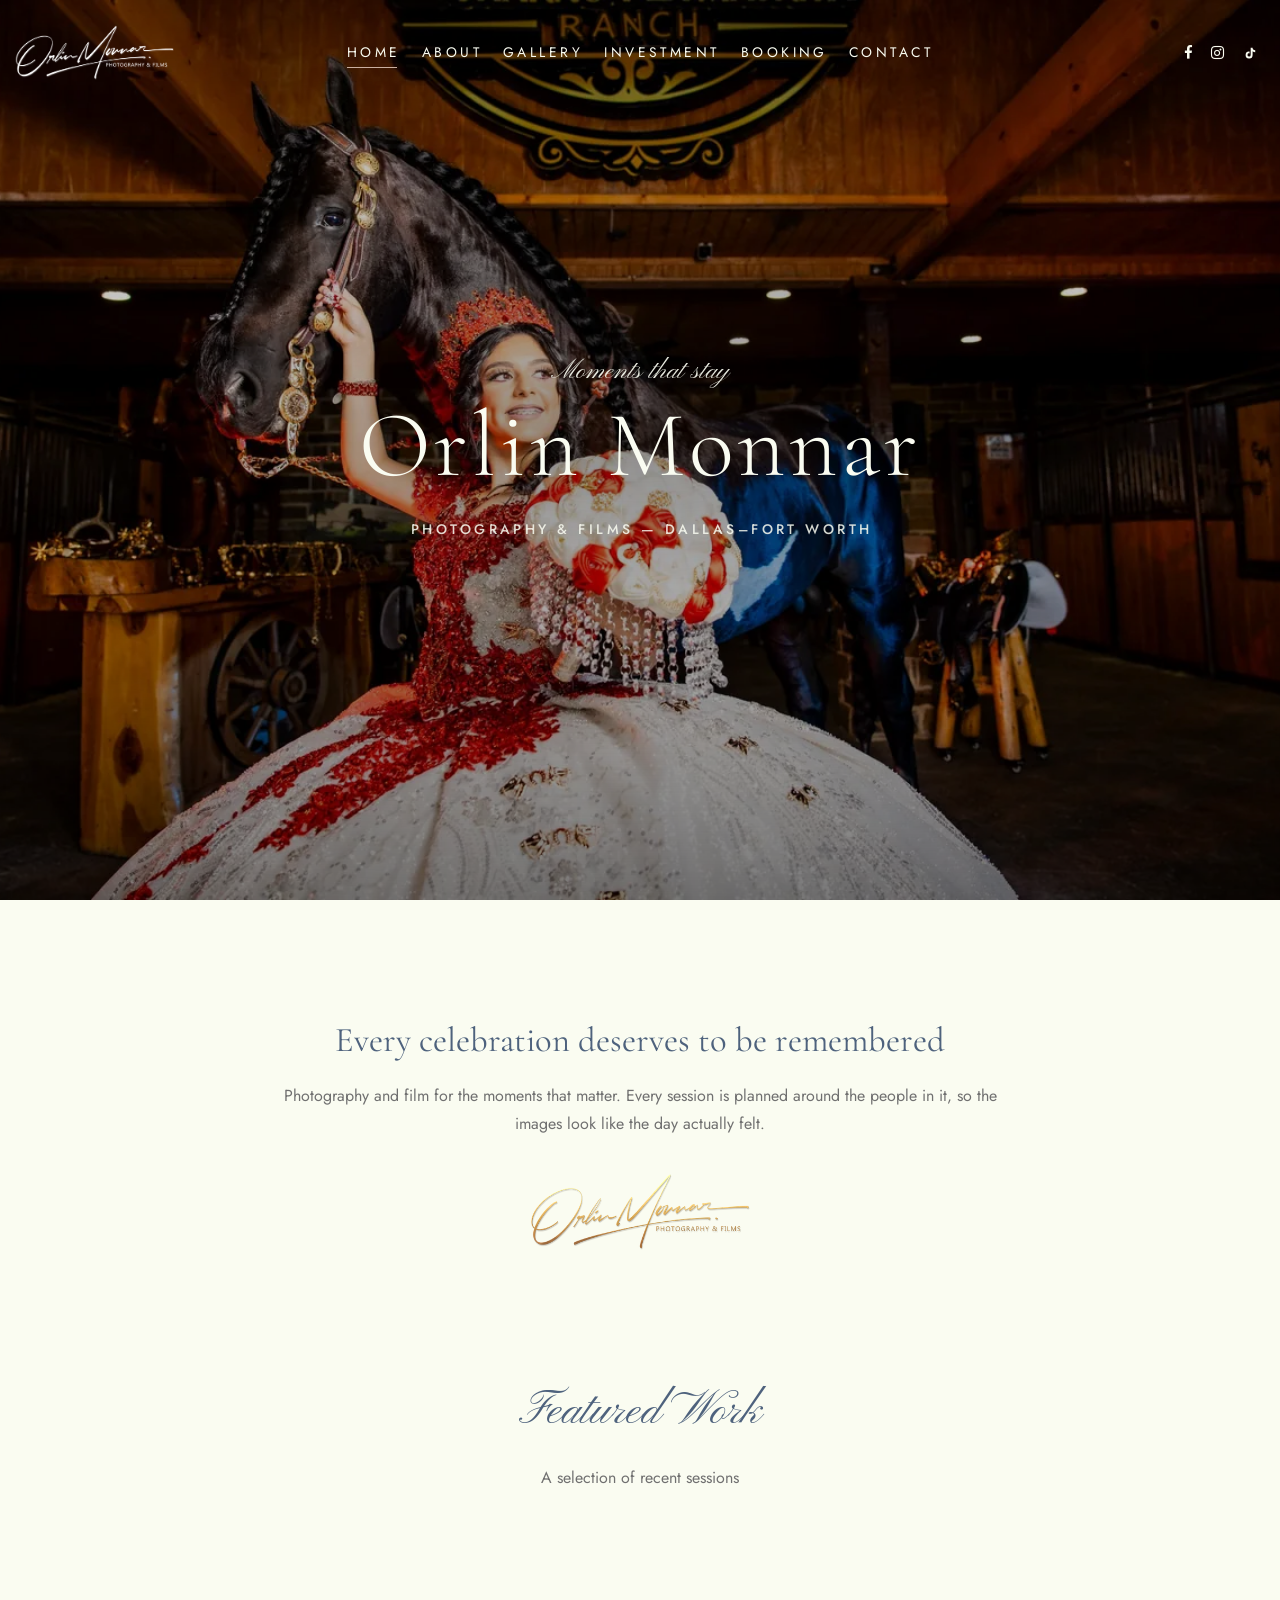
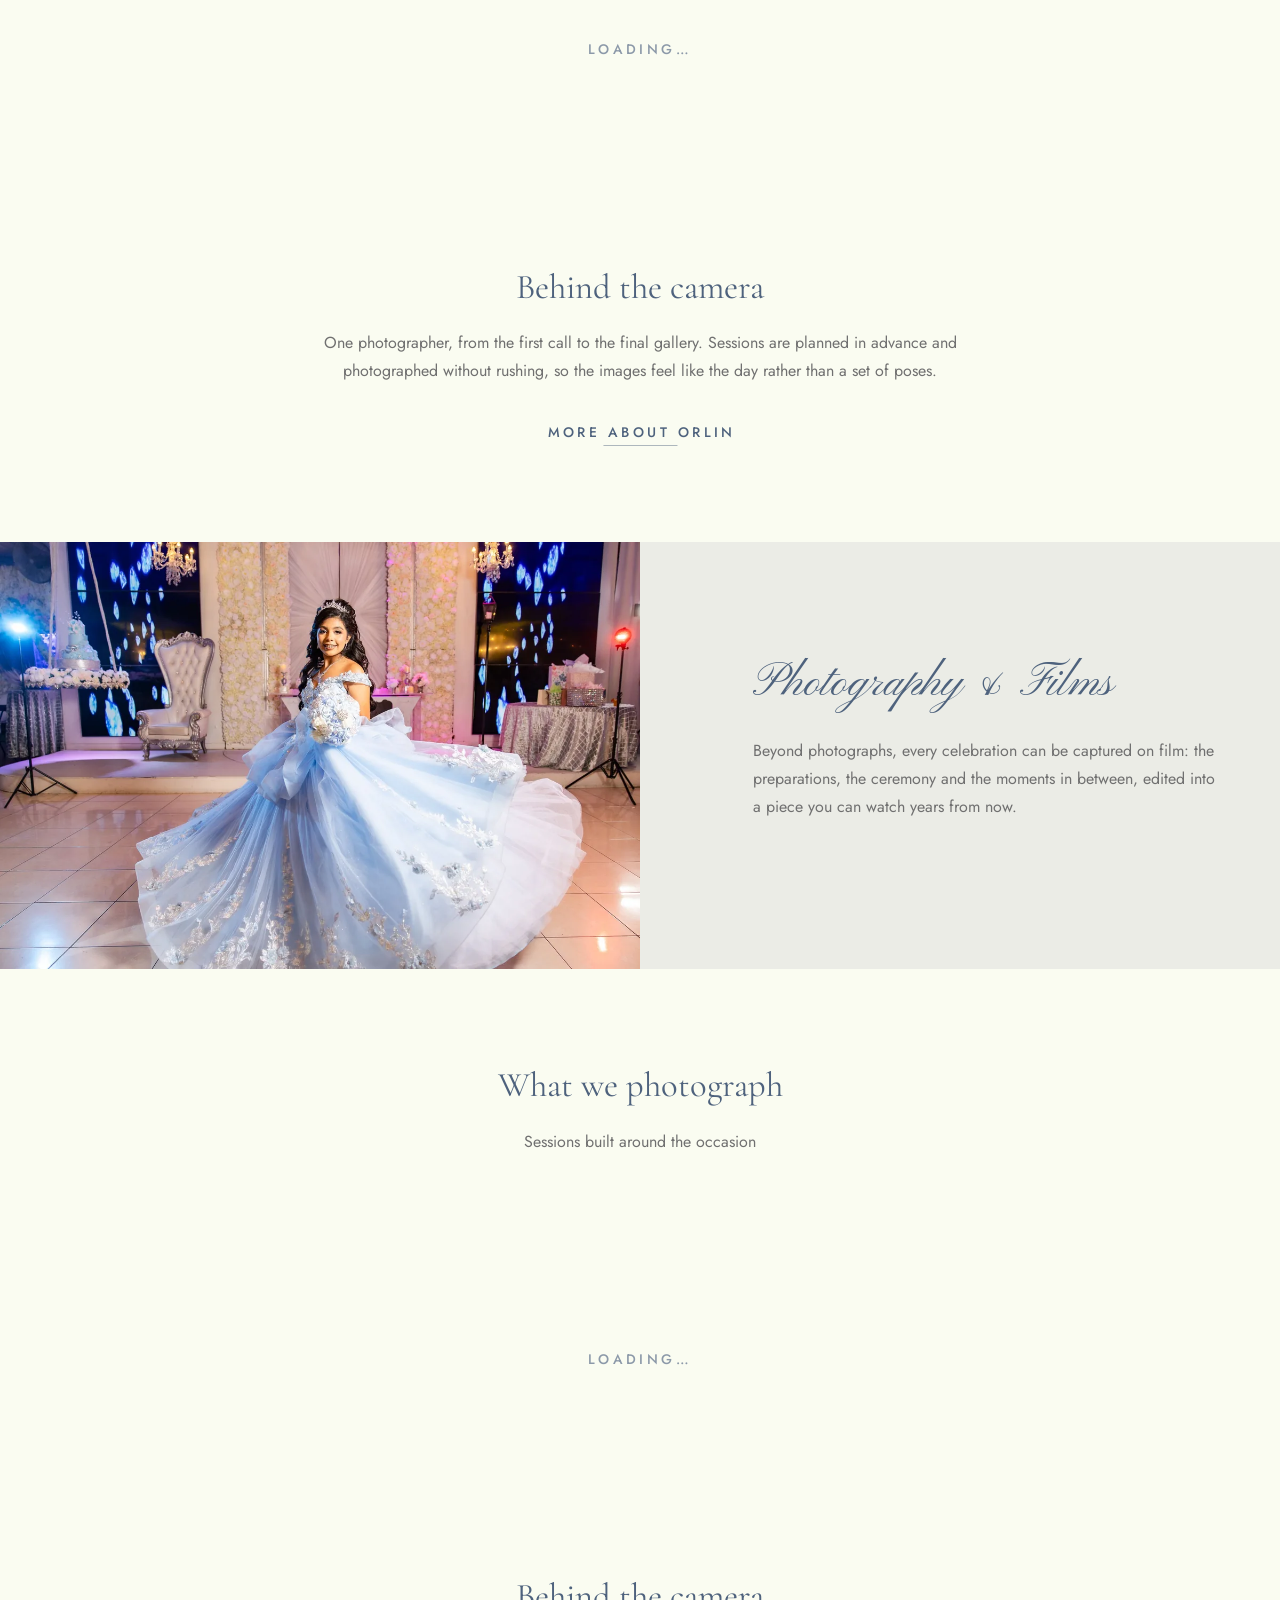
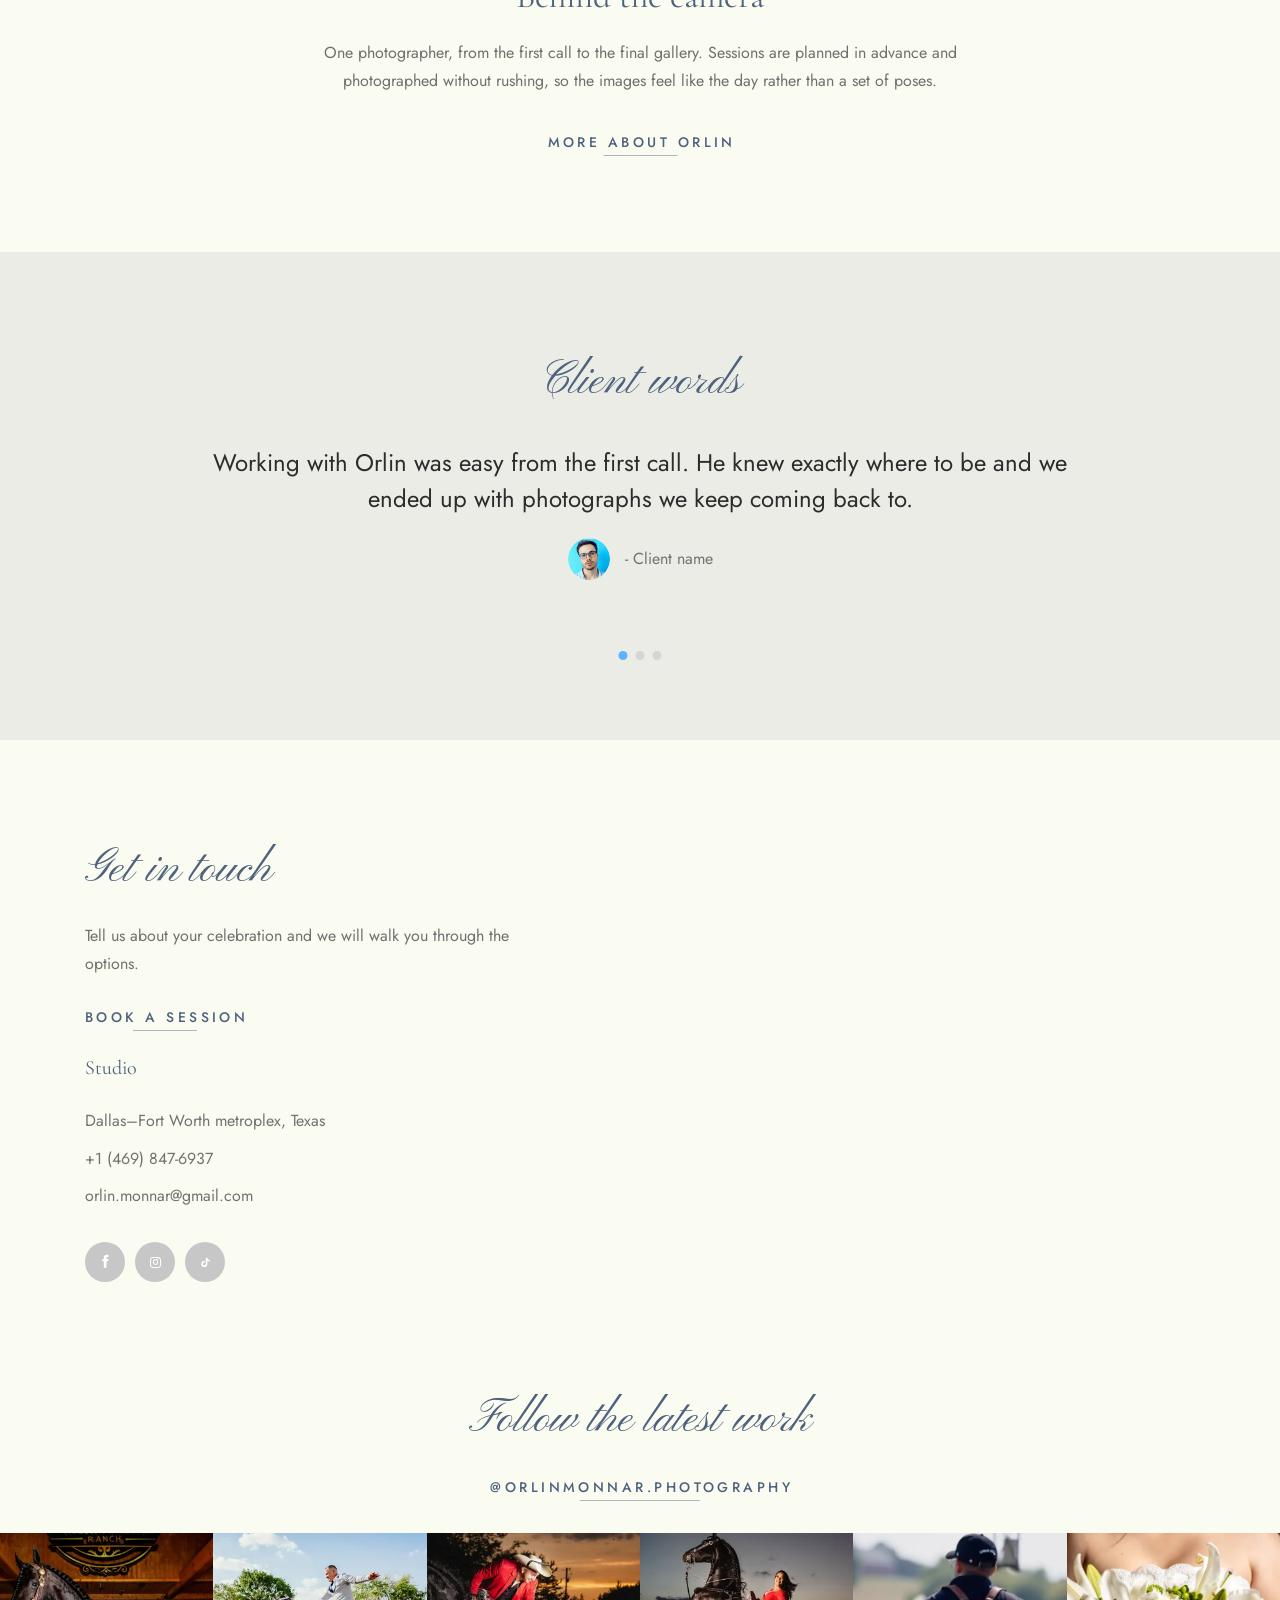
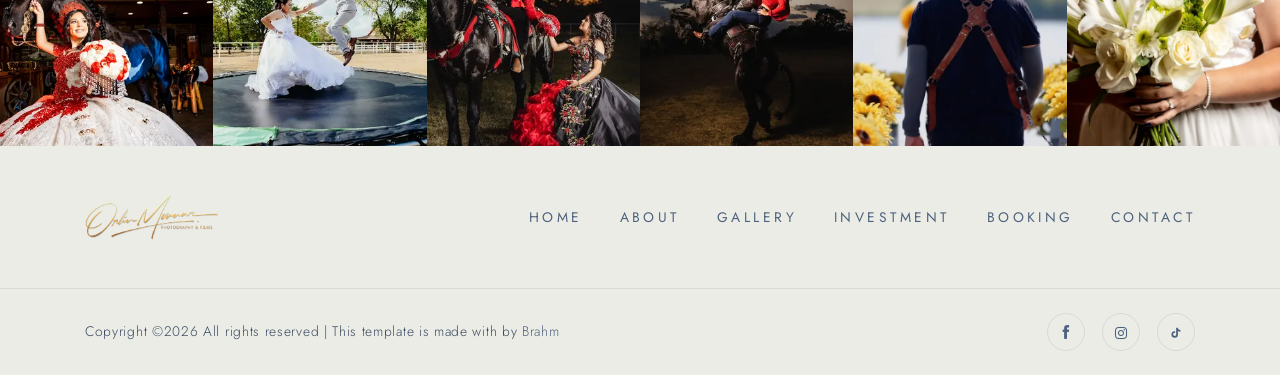
==== commit 0bf5f359: "refactor(investment): recomponer los paquetes como bloques editoriales feat(investment): mostrar paq" ====
--- a/index.html
+++ b/index.html
@@ -181,7 +181,7 @@
             <div class="container-fluid p-0">
                 <div class="row no-gutters" id="featured-grid" x-cloak>
                     <template x-for="photo in photos" :key="photo.id">
-                        <div class="col-xl-4 col-md-4">
+                        <div class="col-xl-6 col-md-6">
                             <div class="single_photography">
                                 <div class="thumb">
                                     <img :src="thumb(photo)"
@@ -470,7 +470,6 @@
             </div>
         </section>
 
-        <!-- TODO: sustituir por las publicaciones reales del perfil. -->
         <div class="instragram_area" data-omp-reveal-stagger="90">
             <div class="single_instagram omp-photo" data-omp-reveal>
                 <img src="img/provisional/quinceanera-02-thumb.webp" alt="Quinceañera session" loading="lazy">
@@ -546,7 +545,7 @@
                     <div class="col-xl-7 col-md-8">
                         <p class="copy_right">
                             <!-- Link back to Colorlib can't be removed. Template is licensed under CC BY 3.0. -->
-                            Copyright &copy;<script>document.write(new Date().getFullYear());</script> All rights reserved | This template is made with <i class="fa fa-heart-o" aria-hidden="true"></i> by <a href="https://colorlib.com" target="_blank" rel="noopener">Colorlib</a>
+                            Copyright &copy;<script>document.write(new Date().getFullYear());</script> All rights reserved | This template is made with by <a href="https://colorlib.com" target="_blank" rel="noopener">Brahm</a>
                             <!-- Link back to Colorlib can't be removed. Template is licensed under CC BY 3.0. -->
                         </p>
                     </div>
--- a/css/omp-custom.css
+++ b/css/omp-custom.css
@@ -148,6 +148,25 @@
     --omp-color-fondo-alt: var(--omp-niebla);
     /* Decorativo. Contraste 2:1: nunca sobre texto. */
     --omp-color-filete: var(--omp-nude);
+
+    /* Estado. El rojo se desatura hacia la paleta: un error no debe gritar
+       más fuerte que la fotografía. El éxito no estrena color, usa el azul
+       de marca, que es lo que el sistema ya entiende como afirmación. */
+    --omp-rojo: #A65A5A;
+    --omp-color-error: var(--omp-rojo);
+    --omp-color-error-fondo: #F7F0EF;
+    --omp-color-exito: var(--omp-azul);
+
+    /* Azul rebajado hacia el gris perla: rótulos en reposo y cromo del
+       calendario. No es un color de marca, es la voz baja del sistema. */
+    --omp-azul-tenue: #8C99A9;
+
+    /* Controles. 48px es el alto de campo del template (style.css:3120):
+       se conserva para no descuadrar las filas ya maquetadas. */
+    --omp-campo-alto: 3rem;
+    --omp-campo-rotulo-alto: 1.375rem;
+    --omp-color-campo-linea: var(--omp-gris-perla);
+    --omp-color-campo-rotulo: var(--omp-azul-tenue);
 
     /* Familias */
     --omp-font-display: 'Cormorant Garamond', 'OMP Display Fallback', Georgia, 'Times New Roman', serif;
@@ -625,44 +644,225 @@
    -------------------------------------------------------------------------- */
 
 .omp-state {
-    padding: 60px 15px;
+    padding: var(--omp-space-11) var(--omp-space-4);
     text-align: center;
-    color: #888;
-    font-size: 16px;
-    letter-spacing: 1px;
+    font-size: var(--omp-fs-100);
+    font-weight: var(--omp-peso-medio);
+    letter-spacing: var(--omp-track-rotulo);
+    text-transform: uppercase;
+    color: var(--omp-color-campo-rotulo);
 }
 
 .omp-state--error {
-    color: #b94a48;
+    color: var(--omp-color-error);
+}
+
+/* --------------------------------------------------------------------------
+   BOTONES DEL SISTEMA
+
+   Rectangulares, sin redondeo, en versalitas. Primario: azul macizo que se
+   vacía al pasar el cursor. Secundario: el mismo trazo, hueco de origen.
+   .omp-btn es el nombre del sistema; .boxed-btn es el del template y ya está
+   escrito en los formularios y en alertService, así que comparten la regla en
+   vez de duplicarla. El color va con !important porque style.css:397 lo
+   declara así y no hay forma de ganarle sin igualarlo.
+   -------------------------------------------------------------------------- */
+
+.omp-btn,
+.boxed-btn {
+    display: inline-block;
+    padding: var(--omp-space-4) var(--omp-space-8);
+    border: 1px solid var(--omp-azul);
+    border-radius: 0;
+    background: var(--omp-azul);
+    font-family: var(--omp-font-ui);
+    font-size: var(--omp-fs-100);
+    font-weight: var(--omp-peso-medio);
+    line-height: 1.4;
+    letter-spacing: var(--omp-track-rotulo);
+    text-align: center;
+    text-transform: uppercase;
+    color: var(--omp-hueso) !important;
+    cursor: pointer;
+    transition: background-color var(--omp-dur-enlace) var(--omp-ease-suave),
+                border-color var(--omp-dur-enlace) var(--omp-ease-suave),
+                color var(--omp-dur-enlace) var(--omp-ease-suave);
+}
+
+.omp-btn:hover,
+.omp-btn:focus,
+.boxed-btn:hover,
+.boxed-btn:focus {
+    background: transparent;
+    border-color: var(--omp-azul);
+    color: var(--omp-azul) !important;
+}
+
+/* Secundario: la inversión del primario, y su hover lo devuelve al macizo.
+   .boxed-btn-cancel es la clase que alertService pasa a SweetAlert2. */
+.omp-btn--ghost,
+.boxed-btn-cancel {
+    background: transparent;
+    color: var(--omp-azul) !important;
+}
+
+.omp-btn--ghost:hover,
+.omp-btn--ghost:focus,
+.boxed-btn-cancel:hover,
+.boxed-btn-cancel:focus {
+    background: var(--omp-azul);
+    color: var(--omp-hueso) !important;
+}
+
+/* style.css:410 anula el outline del botón. Se repone, porque sin él el
+   recorrido con teclado se pierde justo en el control que envía. */
+.omp-btn:focus-visible,
+.boxed-btn:focus-visible {
+    outline: 1px solid var(--omp-azul);
+    outline-offset: 3px;
+}
+
+.omp-btn:disabled,
+.boxed-btn:disabled {
+    opacity: 0.45;
+    cursor: not-allowed;
+}
+
+.omp-btn:disabled:hover,
+.boxed-btn:disabled:hover {
+    background: var(--omp-azul);
+    color: var(--omp-hueso) !important;
+}
+
+/* Botón mientras la petición está en curso. El texto lo cambia x-text; aquí
+   solo se añade el giro, que nace de la propia tinta del botón. */
+.omp-submitting {
+    position: relative;
+    padding-right: var(--omp-space-9);
+    opacity: 0.75;
+    pointer-events: none;
+}
+
+.omp-submitting::after {
+    position: absolute;
+    content: "";
+    top: 50%;
+    right: var(--omp-space-6);
+    width: 14px;
+    height: 14px;
+    margin-top: -7px;
+    border: 1px solid currentColor;
+    border-top-color: transparent;
+    border-radius: 50%;
+    animation: omp-spin 700ms linear infinite;
+}
+
+@keyframes omp-spin {
+    to { transform: rotate(360deg); }
+}
+
+@media (prefers-reduced-motion: reduce) {
+    .omp-submitting::after {
+        animation: none;
+        border-top-color: currentColor;
+        opacity: 0.4;
+    }
 }
 
 /* --------------------------------------------------------------------------
    SweetAlert2
+
+   alertService pasa .omp-swal al popup y .boxed-btn a los botones, así que el
+   aviso ya hereda el botón del sistema. Aquí se lleva el resto del diálogo a
+   la tipografía y la paleta: título en display, cuerpo en la UI, iconos
+   repintados —los de SweetAlert son bordes y barras, no imágenes—.
    -------------------------------------------------------------------------- */
 
 .omp-swal {
     border-radius: 0;
+    border: 1px solid var(--omp-color-borde);
+    background: var(--omp-color-fondo);
+    font-family: var(--omp-font-ui);
+}
+
+.omp-swal .swal2-title {
+    font-family: var(--omp-font-display);
+    font-size: var(--omp-fs-600);
+    font-weight: var(--omp-peso-ligero);
+    line-height: var(--omp-lh-titulo);
+    letter-spacing: normal;
+    color: var(--omp-color-titulo);
+}
+
+.omp-swal .swal2-html-container {
+    font-size: var(--omp-fs-200);
+    font-weight: var(--omp-peso-ligero);
+    line-height: var(--omp-lh-cuerpo);
+    letter-spacing: var(--omp-track-ui);
+    color: var(--omp-color-texto);
+}
+
+/* La lista de validationError() llega como viñetas dentro de este contenedor. */
+.omp-swal .swal2-html-container .text-left {
+    display: inline-block;
+    text-align: left;
+}
+
+.omp-swal .swal2-actions {
+    margin-top: var(--omp-space-6);
+    gap: var(--omp-space-2);
 }
 
 .omp-swal .boxed-btn {
     margin: 0 5px;
 }
 
-/* Variante de cancelar: mismo botón del template en tono neutro. */
-.boxed-btn-cancel {
-    background: transparent;
-    color: #666;
-    border-color: #ccc;
-}
-
-/* --------------------------------------------------------------------------
-   Formularios controlados por Alpine
-   -------------------------------------------------------------------------- */
-
-/* Botón de envío mientras la petición está en curso. */
-.omp-submitting {
-    opacity: 0.6;
-    pointer-events: none;
+/* Éxito: el azul de marca, no el verde de la librería. */
+.omp-swal .swal2-icon.swal2-success {
+    border-color: var(--omp-azul);
+    color: var(--omp-azul);
+}
+
+.omp-swal .swal2-icon.swal2-success .swal2-success-ring {
+    border-color: rgba(78, 98, 125, 0.3);
+}
+
+.omp-swal .swal2-icon.swal2-success [class^="swal2-success-line"] {
+    background-color: var(--omp-azul);
+}
+
+/* Error: el rojo desaturado del sistema. */
+.omp-swal .swal2-icon.swal2-error {
+    border-color: var(--omp-color-error);
+    color: var(--omp-color-error);
+}
+
+.omp-swal .swal2-icon.swal2-error [class^="swal2-x-mark-line"] {
+    background-color: var(--omp-color-error);
+}
+
+/* Aviso —el límite de peticiones—: el nude, que advierte sin alarmar. */
+.omp-swal .swal2-icon.swal2-warning,
+.omp-swal .swal2-icon.swal2-info,
+.omp-swal .swal2-icon.swal2-question {
+    border-color: var(--omp-nude);
+    color: var(--omp-nude);
+}
+
+/* Aviso breve en esquina: mismo lenguaje, sin el peso del diálogo. */
+.omp-swal--toast {
+    padding: var(--omp-space-3) var(--omp-space-4);
+    box-shadow: 0 8px 24px rgba(58, 74, 96, 0.14);
+}
+
+.omp-swal--toast .swal2-title {
+    font-family: var(--omp-font-ui);
+    font-size: var(--omp-fs-200);
+    letter-spacing: var(--omp-track-ui);
+}
+
+.omp-swal--toast .swal2-timer-progress-bar {
+    background: var(--omp-azul);
 }
 
 /* --------------------------------------------------------------------------
@@ -1247,7 +1447,7 @@
     position: relative;
     width: 100%;
     aspect-ratio: 16 / 9;
-    max-height: 82vh;
+    max-height: var(--omp-hero-alto);
 }
 
 .omp-category__photo img {
@@ -1284,17 +1484,17 @@
     pointer-events: none;
     background: linear-gradient(to right,
         rgba(0, 0, 0, 0.82) 0%,
-        rgba(0, 0, 0, 0.74) 30%,
-        rgba(0, 0, 0, 0.34) 56%,
-        rgba(0, 0, 0, 0) 80%);
+        rgba(0, 0, 0, 0.74) 15%,
+        rgba(0, 0, 0, 0.34) 28%,
+        rgba(0, 0, 0, 0) 40%);
 }
 
 .omp-category--flip .omp-category__photo::after {
     background: linear-gradient(to left,
         rgba(0, 0, 0, 0.82) 0%,
-        rgba(0, 0, 0, 0.74) 30%,
-        rgba(0, 0, 0, 0.34) 56%,
-        rgba(0, 0, 0, 0) 80%);
+        rgba(0, 0, 0, 0.74) 15%,
+        rgba(0, 0, 0, 0.34) 28%,
+        rgba(0, 0, 0, 0) 40%);
 }
 
 /* Centrado por flex y no por translate: data-omp-reveal escribe transform en
@@ -1801,77 +2001,200 @@
 }
 
 /* --------------------------------------------------------------------------
-   Formularios
+   FORMULARIOS
+
+   Un solo sistema para contact.html y booking.html. El campo pierde la caja
+   del template y se queda en una línea inferior de gris perla; la etiqueta,
+   en versalitas, descansa sobre esa línea y sube al recibir foco o contenido.
+   El foco marca la línea en azul de marca.
+
+   La línea de foco se dobla con un box-shadow interior en lugar de engrosar
+   el borde: cambiar border-width movería el campo un píxel en cada foco.
    -------------------------------------------------------------------------- */
 
+.contact-title {
+    font-size: var(--omp-fs-600);
+    font-weight: var(--omp-peso-ligero);
+    letter-spacing: normal;
+    margin-bottom: var(--omp-space-3);
+}
+
 .omp-contact-lead {
-    color: #707070;
-    font-size: 16px;
-    margin: -10px 0 30px;
-}
-
-/* Errores de validación, propios y de la API. */
+    max-width: 56ch;
+    margin: 0 0 var(--omp-space-8);
+    font-size: var(--omp-fs-300);
+    color: var(--omp-color-campo-rotulo);
+}
+
+/* --- Campo -------------------------------------------------------------- */
+
+/* El padding superior es el hueco donde aterriza la etiqueta al flotar. */
+.form-contact .omp-field {
+    position: relative;
+    padding-top: var(--omp-campo-rotulo-alto);
+    margin-bottom: var(--omp-space-6);
+}
+
+.form-contact .omp-field .form-control {
+    height: var(--omp-campo-alto);
+    padding: 0;
+    border: 0;
+    border-bottom: 1px solid var(--omp-color-campo-linea);
+    border-radius: 0;
+    background: transparent;
+    box-shadow: none;
+    font-family: var(--omp-font-ui);
+    font-size: var(--omp-fs-300);
+    font-weight: var(--omp-peso-ligero);
+    letter-spacing: var(--omp-track-ui);
+    color: var(--omp-color-texto);
+    transition: border-color var(--omp-dur-enlace) var(--omp-ease-suave),
+                box-shadow var(--omp-dur-enlace) var(--omp-ease-suave);
+}
+
+/* El template fija height: 100% !important en el textarea (style.css:3143):
+   solo se le gana con la misma arma. */
+.form-contact .omp-field textarea.form-control {
+    height: auto !important;
+    padding-top: var(--omp-space-3);
+    line-height: var(--omp-lh-cuerpo);
+    resize: vertical;
+}
+
+/* El marcador de posición sobra: la etiqueta ya dice qué es el campo. Se deja
+   en blanco —no se borra— porque :placeholder-shown es lo que decide si la
+   etiqueta está flotada. Solo el datepicker conserva texto, para el formato. */
+.form-contact .omp-field .form-control::placeholder {
+    color: transparent;
+}
+
+.form-contact .omp-field .form-control:focus {
+    border-bottom-color: var(--omp-azul);
+    box-shadow: inset 0 -1px 0 0 var(--omp-azul);
+}
+
+/* --- Etiqueta ------------------------------------------------------------ */
+
+.omp-field__label {
+    position: absolute;
+    left: 0;
+    top: var(--omp-campo-rotulo-alto);
+    display: flex;
+    align-items: center;
+    height: var(--omp-campo-alto);
+    max-width: 100%;
+    margin: 0;
+    font-family: var(--omp-font-ui);
+    font-size: var(--omp-fs-200);
+    font-weight: var(--omp-peso-normal);
+    letter-spacing: var(--omp-track-rotulo);
+    text-transform: uppercase;
+    white-space: nowrap;
+    overflow: hidden;
+    color: var(--omp-color-campo-rotulo);
+    /* No intercepta el clic: quien pulsa la etiqueta quiere el campo. */
+    pointer-events: none;
+    transition: top var(--omp-dur-enlace) var(--omp-ease-suave),
+                height var(--omp-dur-enlace) var(--omp-ease-suave),
+                font-size var(--omp-dur-enlace) var(--omp-ease-suave),
+                color var(--omp-dur-enlace) var(--omp-ease-suave);
+}
+
+/* En el textarea la etiqueta se apoya en la primera línea, no en el centro
+   de un bloque de nueve filas. */
+.form-contact .omp-field--area .omp-field__label {
+    height: auto;
+    padding-top: var(--omp-space-3);
+}
+
+/* Estado flotado: con foco, con contenido, o siempre en los campos que un
+   plugin gobierna (--static), donde :placeholder-shown no llega. */
+.omp-field .form-control:focus ~ .omp-field__label,
+.omp-field .form-control:not(:placeholder-shown) ~ .omp-field__label,
+.omp-field--static .omp-field__label {
+    top: 0;
+    height: var(--omp-campo-rotulo-alto);
+    padding-top: 0;
+    font-size: var(--omp-fs-100);
+    color: var(--omp-azul);
+}
+
+/* Relleno sin foco: la etiqueta se queda arriba pero baja la voz. */
+.omp-field .form-control:not(:placeholder-shown):not(:focus) ~ .omp-field__label {
+    color: var(--omp-color-campo-rotulo);
+}
+
+/* --- Estado de error ----------------------------------------------------- */
+
+.form-contact .omp-field--error .form-control,
+.form-contact .omp-field--error .nice-select {
+    border-bottom-color: var(--omp-color-error);
+}
+
+.form-contact .omp-field--error .form-control:focus {
+    box-shadow: inset 0 -1px 0 0 var(--omp-color-error);
+}
+
+.omp-field--error .omp-field__label,
+.omp-field--error .form-control:focus ~ .omp-field__label {
+    color: var(--omp-color-error);
+}
+
+/* --- Estado deshabilitado ------------------------------------------------ */
+
+.form-contact .omp-field .form-control:disabled,
+.form-contact .omp-field .form-control[readonly] {
+    border-bottom-style: dotted;
+    color: var(--omp-color-campo-rotulo);
+    cursor: not-allowed;
+}
+
+/* --- Estado cargando ----------------------------------------------------- */
+
+/* Mientras la petición viaja, el formulario se retira sin desaparecer: sigue
+   legible, deja de ser operable. El botón lleva su propio giro. */
+.omp-form--busy .omp-field {
+    opacity: 0.55;
+    pointer-events: none;
+}
+
+/* --- Mensajes ------------------------------------------------------------ */
+
+/* Resumen de errores propios y de la API (contact.html). */
 .omp-form-errors {
-    margin-top: 20px;
-    padding: 16px 20px;
-    background: #FDF3F3;
-    border-left: 2px solid #B94A48;
+    margin-top: var(--omp-space-5);
+    padding: var(--omp-space-4) var(--omp-space-5);
+    background: var(--omp-color-error-fondo);
+    border-left: 2px solid var(--omp-color-error);
 }
 
 .omp-form-errors ul {
     margin: 0;
-    padding-left: 18px;
+    padding-left: var(--omp-space-4);
 }
 
 .omp-form-errors li {
-    color: #B94A48;
-    font-size: 15px;
-    line-height: 26px;
     list-style: disc;
-}
-
-/* Mensaje de validación bajo cada campo. */
+    font-size: var(--omp-fs-200);
+    line-height: var(--omp-lh-cuerpo);
+    color: var(--omp-color-error);
+}
+
+/* Mensaje de validación bajo cada campo (booking.html). */
 .omp-field-error {
-    margin: 6px 0 0;
-    font-size: 13px;
-    line-height: 20px;
-    color: #B94A48;
-}
-
-/* El combo del tema mide 40px y los inputs del formulario 48px: se igualan
-   para que la fila no quede escalonada. */
-.form-contact .default-select,
-.form-contact .default-select .nice-select {
-    height: 48px;
-    line-height: 46px;
-}
-
-.form-contact .default-select .nice-select {
-    background: transparent;
-    border: 1px solid #E5E6E9;
-    font-size: 13px;
-    padding-left: 18px;
-}
-
-.form-contact .default-select .nice-select .list .option.selected {
-    color: #2C2C2C;
-}
-
-/* gijgo envuelve el input en un div propio: el icono se centra sobre los
-   48px del campo. */
-.form-contact .gj-datepicker-md [role="right-icon"] {
-    top: 12px;
-    right: 12px;
-    font-size: 16px;
+    margin: var(--omp-space-2) 0 0;
+    font-size: var(--omp-fs-100);
+    line-height: 1.5;
+    letter-spacing: var(--omp-track-ui);
+    color: var(--omp-color-error);
 }
 
 /* Aviso de reCAPTCHA: su presencia es lo que permite ocultar el badge. */
 .omp-form-note {
-    margin-top: 18px;
-    margin-bottom: 0;
-    font-size: 13px;
-    line-height: 22px;
-    color: var(--omp-color-titulo);
+    margin: var(--omp-space-5) 0 0;
+    font-size: var(--omp-fs-100);
+    line-height: 1.7;
+    color: var(--omp-color-campo-rotulo);
 }
 
 .omp-form-note a {
@@ -1879,8 +2202,159 @@
     text-decoration: underline;
 }
 
-.contact_form .boxed-btn:disabled {
-    cursor: not-allowed;
+/* --- Selector (nice-select) ---------------------------------------------- */
+
+/* El plugin sustituye el <select> por un <div tabindex="0">: hereda la línea
+   del campo, pero su foco y su lista se repintan aquí. */
+.form-contact .omp-field .default-select,
+.form-contact .omp-field .nice-select {
+    float: none;
+    width: 100%;
+    height: var(--omp-campo-alto);
+    line-height: calc(var(--omp-campo-alto) - 1px);
+}
+
+.form-contact .omp-field .nice-select {
+    padding: 0 var(--omp-space-6) 0 0;
+    border: 0;
+    border-bottom: 1px solid var(--omp-color-campo-linea);
+    border-radius: 0;
+    background: transparent;
+    font-size: var(--omp-fs-300);
+    font-weight: var(--omp-peso-ligero);
+    letter-spacing: var(--omp-track-ui);
+    color: var(--omp-color-texto);
+    transition: border-color var(--omp-dur-enlace) var(--omp-ease-suave),
+                box-shadow var(--omp-dur-enlace) var(--omp-ease-suave);
+}
+
+.form-contact .omp-field .nice-select.open {
+    border-bottom-color: var(--omp-azul);
+    box-shadow: inset 0 -1px 0 0 var(--omp-azul);
+}
+
+/* nice-select.css:17 apaga el outline. Se repone: el combo es focusable. */
+.form-contact .omp-field .nice-select:focus-visible {
+    outline: 1px solid var(--omp-azul);
+    outline-offset: 3px;
+}
+
+.form-contact .omp-field .nice-select::after {
+    right: 0;
+    color: var(--omp-color-campo-rotulo);
+}
+
+.form-contact .omp-field .nice-select .list {
+    width: 100%;
+    margin-top: 0;
+    padding: var(--omp-space-2) 0;
+    border: 1px solid var(--omp-color-borde);
+    border-radius: 0;
+    background: var(--omp-color-fondo);
+    box-shadow: 0 12px 32px rgba(58, 74, 96, 0.12);
+}
+
+.form-contact .omp-field .nice-select .list .option {
+    padding: 0 var(--omp-space-4);
+    font-size: var(--omp-fs-200);
+    font-weight: var(--omp-peso-ligero);
+    line-height: 2.2;
+    min-height: 0;
+    color: var(--omp-color-texto);
+}
+
+.form-contact .omp-field .nice-select .list .option:hover,
+.form-contact .omp-field .nice-select .list .option.focus,
+.form-contact .omp-field .nice-select .list .option.selected {
+    background: var(--omp-color-fondo-alt);
+    color: var(--omp-azul);
+}
+
+.form-contact .omp-field .nice-select .list .option.selected {
+    font-weight: var(--omp-peso-medio);
+}
+
+/* --- Fecha (gijgo) ------------------------------------------------------- */
+
+/* gijgo envuelve el input en un div propio; el icono se centra sobre los
+   48px del campo, ya sin caja que lo separe del borde derecho. */
+.form-contact .omp-field .gj-datepicker-md [role="right-icon"] {
+    top: 14px;
+    right: 0;
+    font-size: var(--omp-fs-200);
+    color: var(--omp-color-campo-rotulo);
+}
+
+/* El calendario, a la paleta y la tipografía del sistema. gijgo.css solo trae
+   el tema Material —de ahí los sufijos -md—, que llega con azul de Material,
+   Roboto y esquinas redondas: se sustituyen los tres. */
+.gj-picker-md {
+    font-family: var(--omp-font-ui);
+    font-size: var(--omp-fs-200);
+    letter-spacing: var(--omp-track-ui);
+    color: var(--omp-color-texto);
+    border: 1px solid var(--omp-color-borde);
+    border-radius: 0;
+    background: var(--omp-color-fondo);
+    box-shadow: 0 12px 32px rgba(58, 74, 96, 0.12);
+}
+
+.gj-picker-md.datepicker [role="header"] {
+    background: var(--omp-azul);
+    color: rgba(250, 252, 241, 0.65);
+}
+
+.gj-picker-md.datepicker [role="header"] [role="date"] {
+    font-family: var(--omp-font-display);
+    font-weight: var(--omp-peso-ligero);
+    color: var(--omp-hueso);
+}
+
+.gj-picker-md div[role="navigator"] div[role="period"] {
+    font-family: var(--omp-font-display);
+    font-size: var(--omp-fs-400);
+    font-weight: var(--omp-peso-ligero);
+    color: var(--omp-color-titulo);
+}
+
+.gj-picker-md table thead {
+    font-size: var(--omp-fs-100);
+    letter-spacing: var(--omp-track-rotulo);
+    text-transform: uppercase;
+    color: var(--omp-color-campo-rotulo);
+}
+
+/* Cuadrado, no círculo: el sistema no redondea nada. */
+.gj-picker-md table tr td.gj-cursor-pointer div:hover,
+.gj-picker-md table tr td.focused div {
+    background: var(--omp-color-fondo-alt);
+    border-radius: 0;
+    color: var(--omp-azul);
+}
+
+.gj-picker-md table tr td.today div {
+    color: var(--omp-nude);
+    font-weight: var(--omp-peso-medio);
+}
+
+.gj-picker-md table tr td.selected.gj-cursor-pointer div {
+    background: var(--omp-azul);
+    border-radius: 0;
+    color: var(--omp-hueso);
+}
+
+.gj-picker-md table tr td.other-month div,
+.gj-picker-md table tr td.disabled div {
+    color: var(--omp-gris-perla);
+}
+
+.gj-picker-md [role="footer"] button.gj-button-md {
+    font-family: var(--omp-font-ui);
+    font-size: var(--omp-fs-100);
+    font-weight: var(--omp-peso-medio);
+    letter-spacing: var(--omp-track-rotulo);
+    text-transform: uppercase;
+    color: var(--omp-azul);
 }
 
 /* Enlaces de texto dentro de los párrafos: sustituyen a los botones. */
@@ -2408,60 +2882,177 @@
 }
 
 /* --------------------------------------------------------------------------
-   Paquetes de la página Investment
+   Investment — el paquete como bloque editorial
+
+   No hay tarjeta de precio. Cada paquete es una franja con la fotografía a un
+   lado y el texto al otro, alternando el lado como los bloques de categoría del
+   Home, y lo único que separa un paquete del siguiente es un filete. La
+   jerarquía la fija el cuerpo: el nombre en Cormorant es la pieza grande y el
+   precio baja al registro del sistema, un escalón por debajo de la descripción.
    -------------------------------------------------------------------------- */
 
-/* El template no trae bloque de precios: la tarjeta reutiliza single_team y
-   solo se define lo que no existe (precio, duración y lista de conceptos). */
-.omp-package {
-    padding: 40px 25px;
-    border: 1px solid #E8E8E8;
-    height: calc(100% - 60px);
-    display: flex;
-    flex-direction: column;
-}
-
-.omp-package .team_info h3 {
-    margin-bottom: 10px;
-}
-
-.omp-package-duration {
-    font-size: 13px;
-    font-weight: 300;
-    color: #888;
-    letter-spacing: 1px;
-    margin-bottom: 6px;
-}
-
-.omp-package-price {
+.omp-packages {
+    padding: var(--omp-space-11) 0;
+}
+
+/* El filete separa, no encierra: solo entre bloques, nunca alrededor. */
+.omp-package + .omp-package {
+    margin-top: var(--omp-space-10);
+    padding-top: var(--omp-space-10);
+    border-top: 1px solid var(--omp-color-borde);
+}
+
+/* El lado del texto alterna. Bootstrap trae .flex-row-reverse, pero la variante
+   sin punto de ruptura invertiría también el apilado de móvil, donde la
+   fotografía tiene que abrir el bloque y el texto seguirla. */
+@media (min-width: 992px) {
+    .omp-package--flip .omp-package__row {
+        flex-direction: row-reverse;
+    }
+}
+
+/* --- Fotografía ---------------------------------------------------------- */
+
+/* Vertical de retrato, como el resto de fotografías del sitio. El marco define
+   la proporción y la imagen lo rellena recortando por el centro; .omp-zoom, que
+   viaja en el marcado, es quien recorta y mueve solo la imagen. */
+.omp-package__photo {
+    position: relative;
+    width: 100%;
+    aspect-ratio: 4 / 5;
+}
+
+@supports not (aspect-ratio: 4 / 5) {
+    .omp-package__photo {
+        height: 560px;
+    }
+}
+
+.omp-package__photo img {
     display: block;
-    font-size: 30px;
-    font-weight: 300;
-    color: #2C2C2C;
-    margin-bottom: 25px;
-}
-
-.omp-package-description {
-    font-size: 14px;
-    font-weight: 300;
-    color: #666;
-    text-align: center;
-}
-
-.omp-package-includes {
+    width: 100%;
+    height: 100%;
+    object-fit: cover;
+    object-position: center;
+}
+
+/* --- Texto --------------------------------------------------------------- */
+
+/* Medida de lectura dentro de la media columna. En el bloque volteado el texto
+   se apoya en el borde exterior, que es hacia donde mira la composición. */
+.omp-package__text {
+    max-width: 46ch;
+}
+
+@media (min-width: 992px) {
+    .omp-package--flip .omp-package__text {
+        margin-left: auto;
+    }
+}
+
+/* La duración es el rótulo que abre el bloque: baja la voz para que el nombre
+   entre primero. */
+.omp-package__duration {
+    margin-bottom: var(--omp-space-3);
+    opacity: 0.7;
+}
+
+/* La pieza tipográfica grande del bloque. Cormorant y el peso ligero los hereda
+   de la regla base de los títulos; aquí solo sube de la escala y toma el
+   tracking corto que ya usa el nombre de categoría. */
+.omp-package__name {
+    margin: 0 0 var(--omp-space-2);
+    font-size: var(--omp-fs-700);
+    letter-spacing: 0.04em;
+}
+
+/* El precio no es el protagonista: sale del registro display y baja al del
+   sistema, dos escalones por debajo del nombre y sin llegar al gris de rótulo,
+   que no sostiene contraste sobre hueso. */
+.omp-package__price {
+    margin: 0 0 var(--omp-space-5);
+    font-family: var(--omp-font-ui);
+    font-size: var(--omp-fs-200);
+    font-weight: var(--omp-peso-normal);
+    letter-spacing: var(--omp-track-ui);
+    color: var(--omp-color-texto);
+    opacity: 0.8;
+}
+
+/* La descripción la escribe el panel y puede no existir: x-show retira el
+   párrafo entero antes que dejar el hueco de su margen. */
+.omp-package__description {
+    margin: 0 0 var(--omp-space-6);
+}
+
+/* --- Conceptos incluidos ------------------------------------------------- */
+
+/* Sin filete inferior por renglón: eso era la tabla de precios. La lista se
+   ordena por la sangría y por la viñeta, y el aire hace el resto. */
+.omp-package__includes {
     list-style: none;
+    margin: 0 0 var(--omp-space-7);
     padding: 0;
-    margin: 0 0 30px 0;
-    flex-grow: 1;
-}
-
-.omp-package-includes li {
-    font-size: 14px;
-    font-weight: 300;
-    color: #666;
-    padding: 8px 0;
-    border-bottom: 1px solid #F2F2F2;
-    text-align: center;
+}
+
+.omp-package__includes li {
+    position: relative;
+    /* 32 px = los 18 del filete más el aire que lo separa del texto. */
+    padding-left: var(--omp-space-6);
+    margin-bottom: var(--omp-space-3);
+}
+
+.omp-package__includes li:last-child {
+    margin-bottom: 0;
+}
+
+/* La viñeta es el filete nude del sistema. Es decorativa —contraste 2:1—: nunca
+   lleva texto encima y su ausencia no cambia lo que se lee. Se alinea al centro
+   óptico de la primera línea, media altura de línea del cuerpo, para que no se
+   descoloque cuando un concepto ocupa dos renglones. */
+.omp-package__includes li::before {
+    position: absolute;
+    content: "";
+    left: 0;
+    top: calc(var(--omp-lh-cuerpo) * 0.5em);
+    width: 18px;
+    height: 1px;
+    background-color: var(--omp-color-filete);
+}
+
+/* --- Llamada a la acción ------------------------------------------------- */
+
+/* Sin regla de color: .omp-link-quiet ya la pone y cualquier selector de aquí
+   ganaría por especificidad, como advierte el mismo caso en index.html. El
+   hover es el filete que se completa, que es el del sistema. */
+.omp-package__action {
+    margin: 0;
+}
+
+/* --- Adaptación ---------------------------------------------------------- */
+
+@media (max-width: 991px) {
+    /* En una columna el retrato se acorta: a 4/5 y ancho completo ocuparía él
+       solo más de una pantalla de teléfono. */
+    .omp-package__photo {
+        aspect-ratio: 3 / 4;
+        margin-bottom: var(--omp-space-7);
+    }
+
+    .omp-package__text {
+        max-width: none;
+    }
+}
+
+@media (max-width: 767px) {
+    .omp-packages {
+        padding: var(--omp-space-9) 0;
+    }
+
+    .omp-package + .omp-package {
+        margin-top: var(--omp-space-8);
+        padding-top: var(--omp-space-8);
+    }
 }
 
 /* --------------------------------------------------------------------------
@@ -2482,7 +3073,7 @@
 }
 
 .omp-footer-top {
-    padding: var(--omp-space-10) 0 var(--omp-space-8);
+    padding: var(--omp-space-8) 0 var(--omp-space-8);
 }
 
 /* The logotype closes the page at the same weight it opens it, one step down. */
